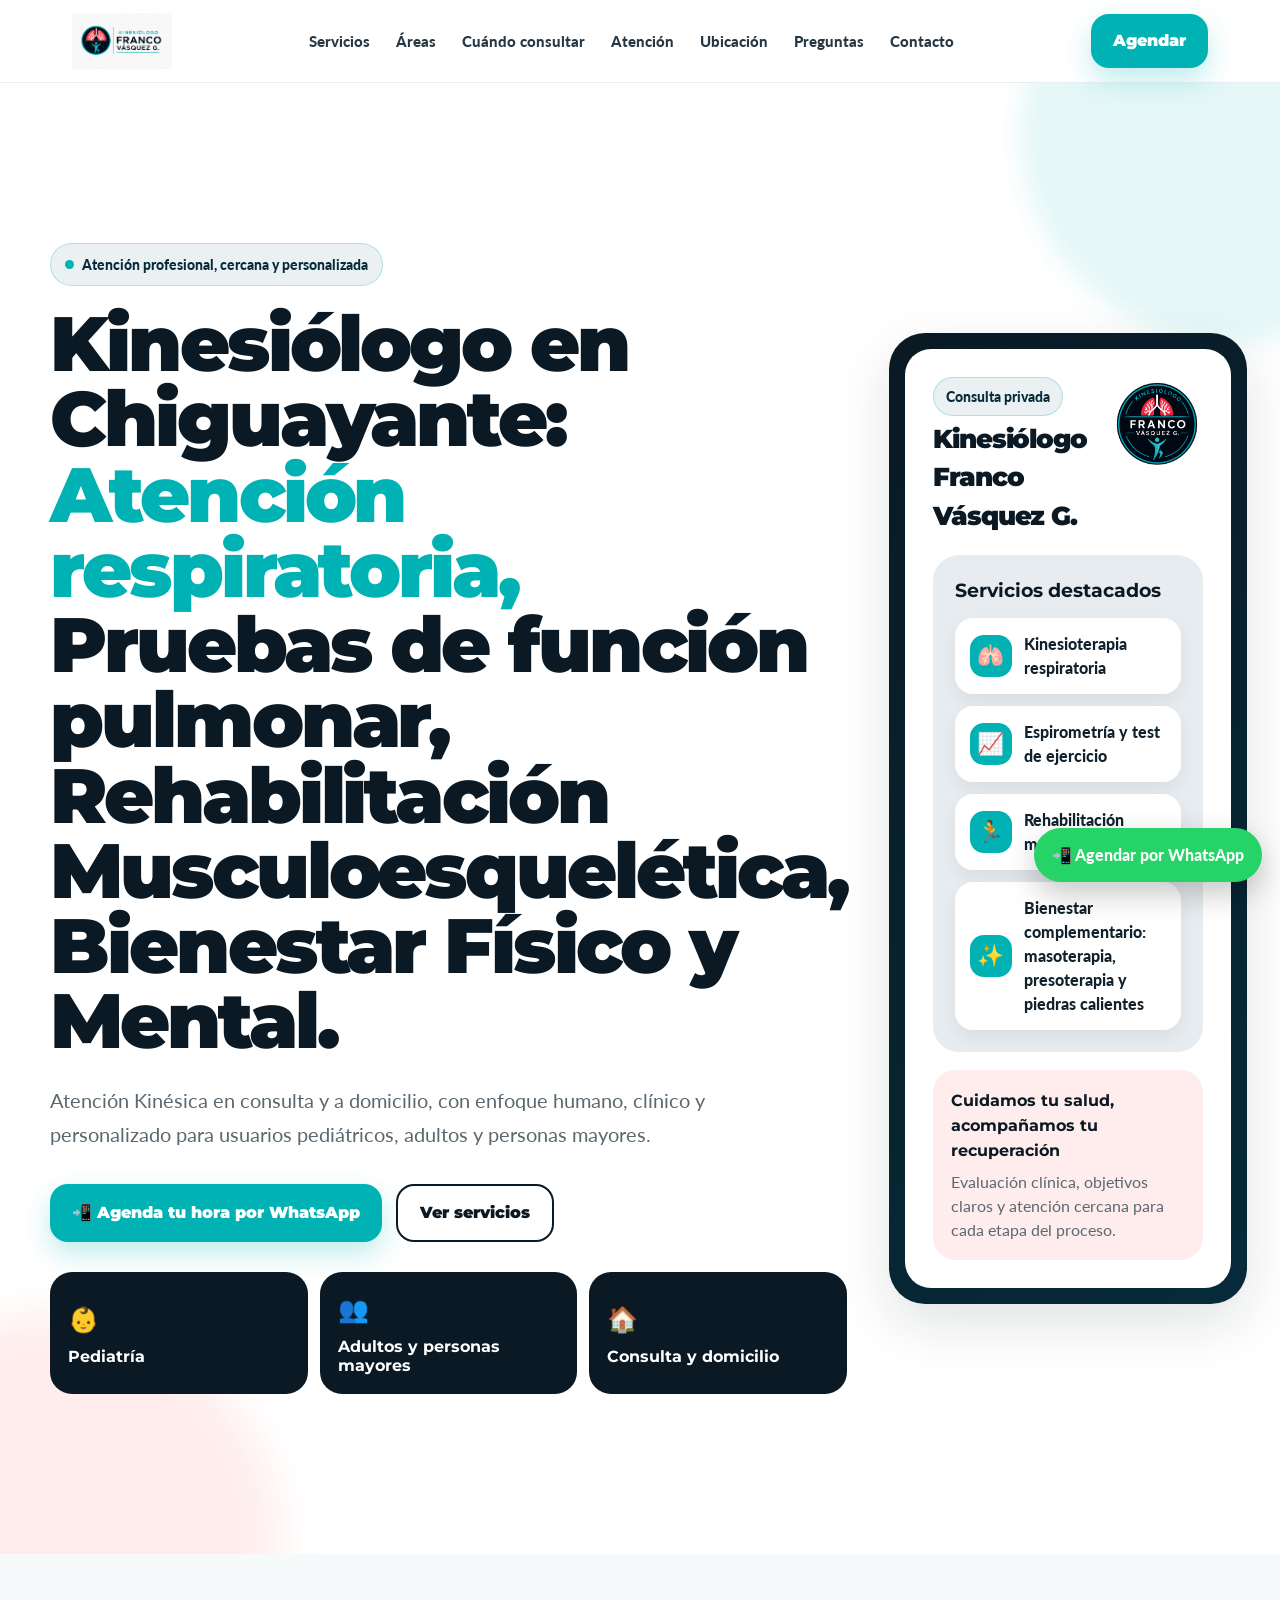
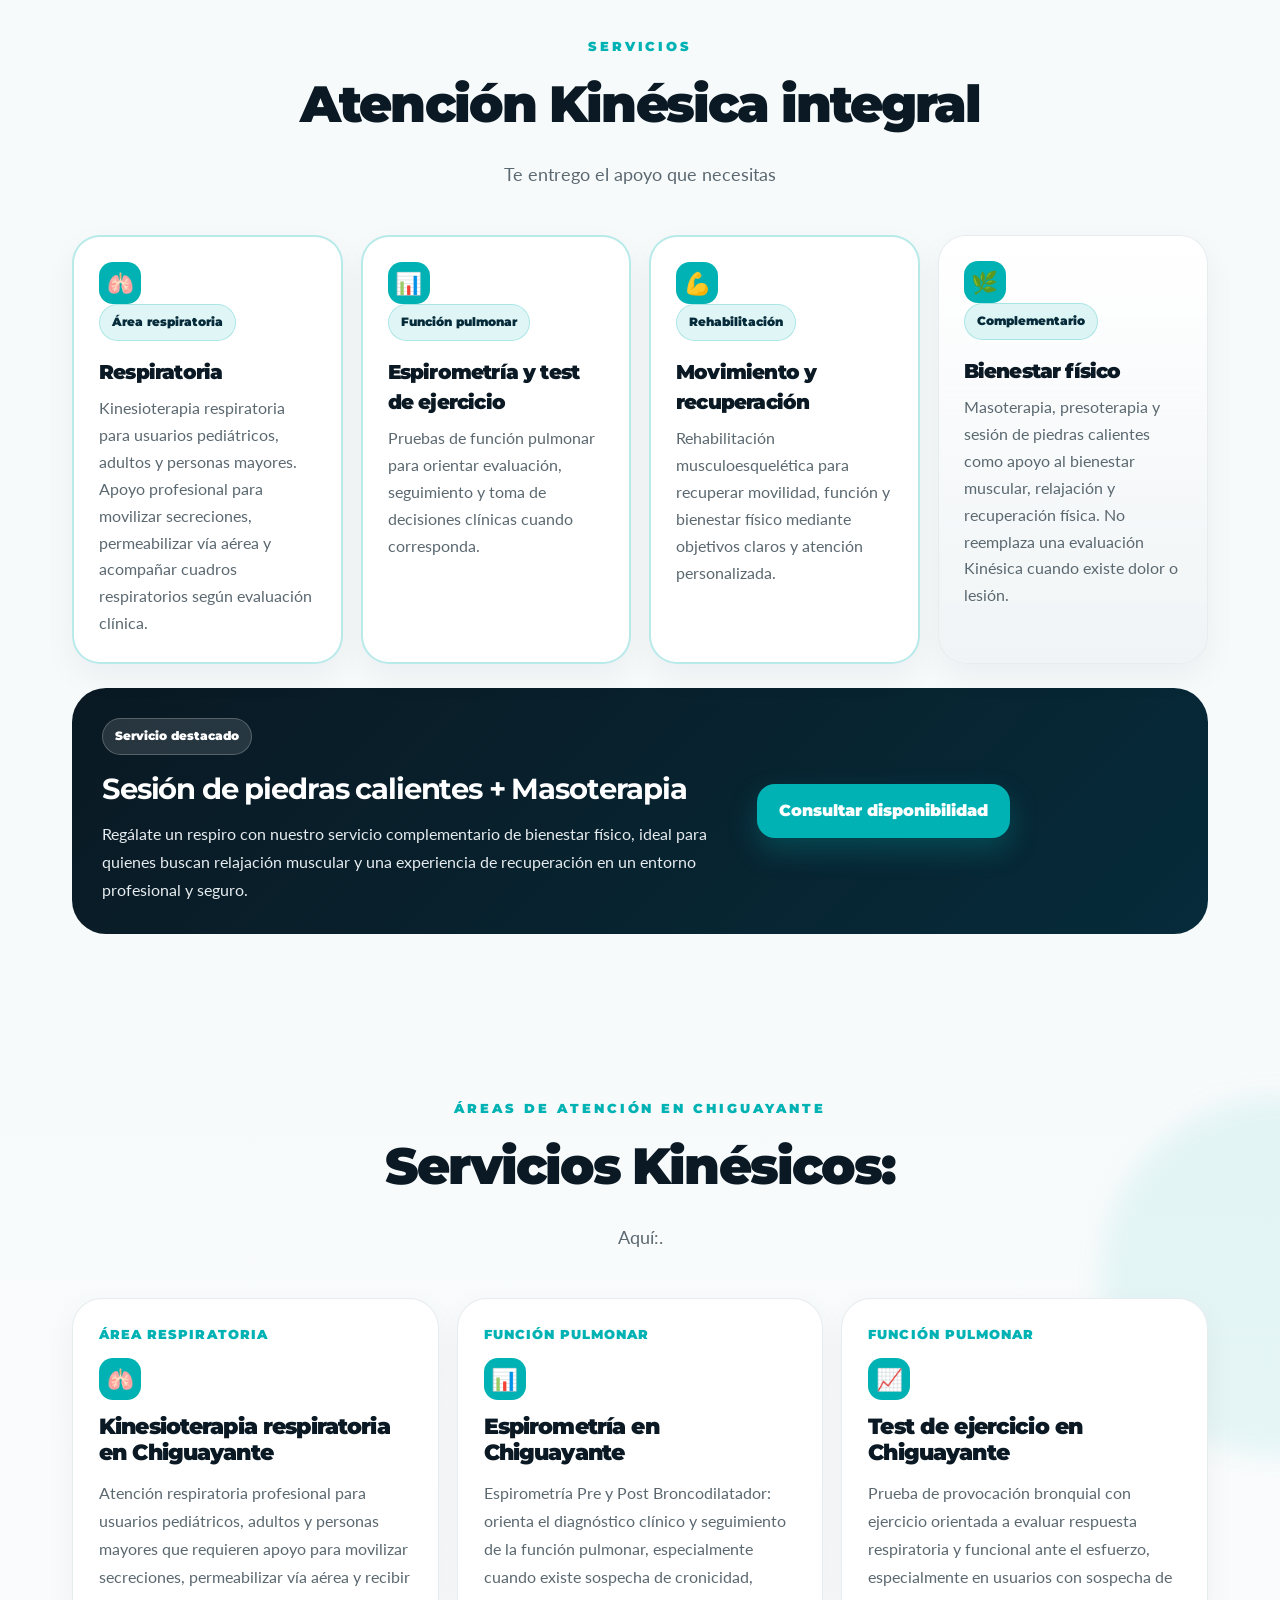
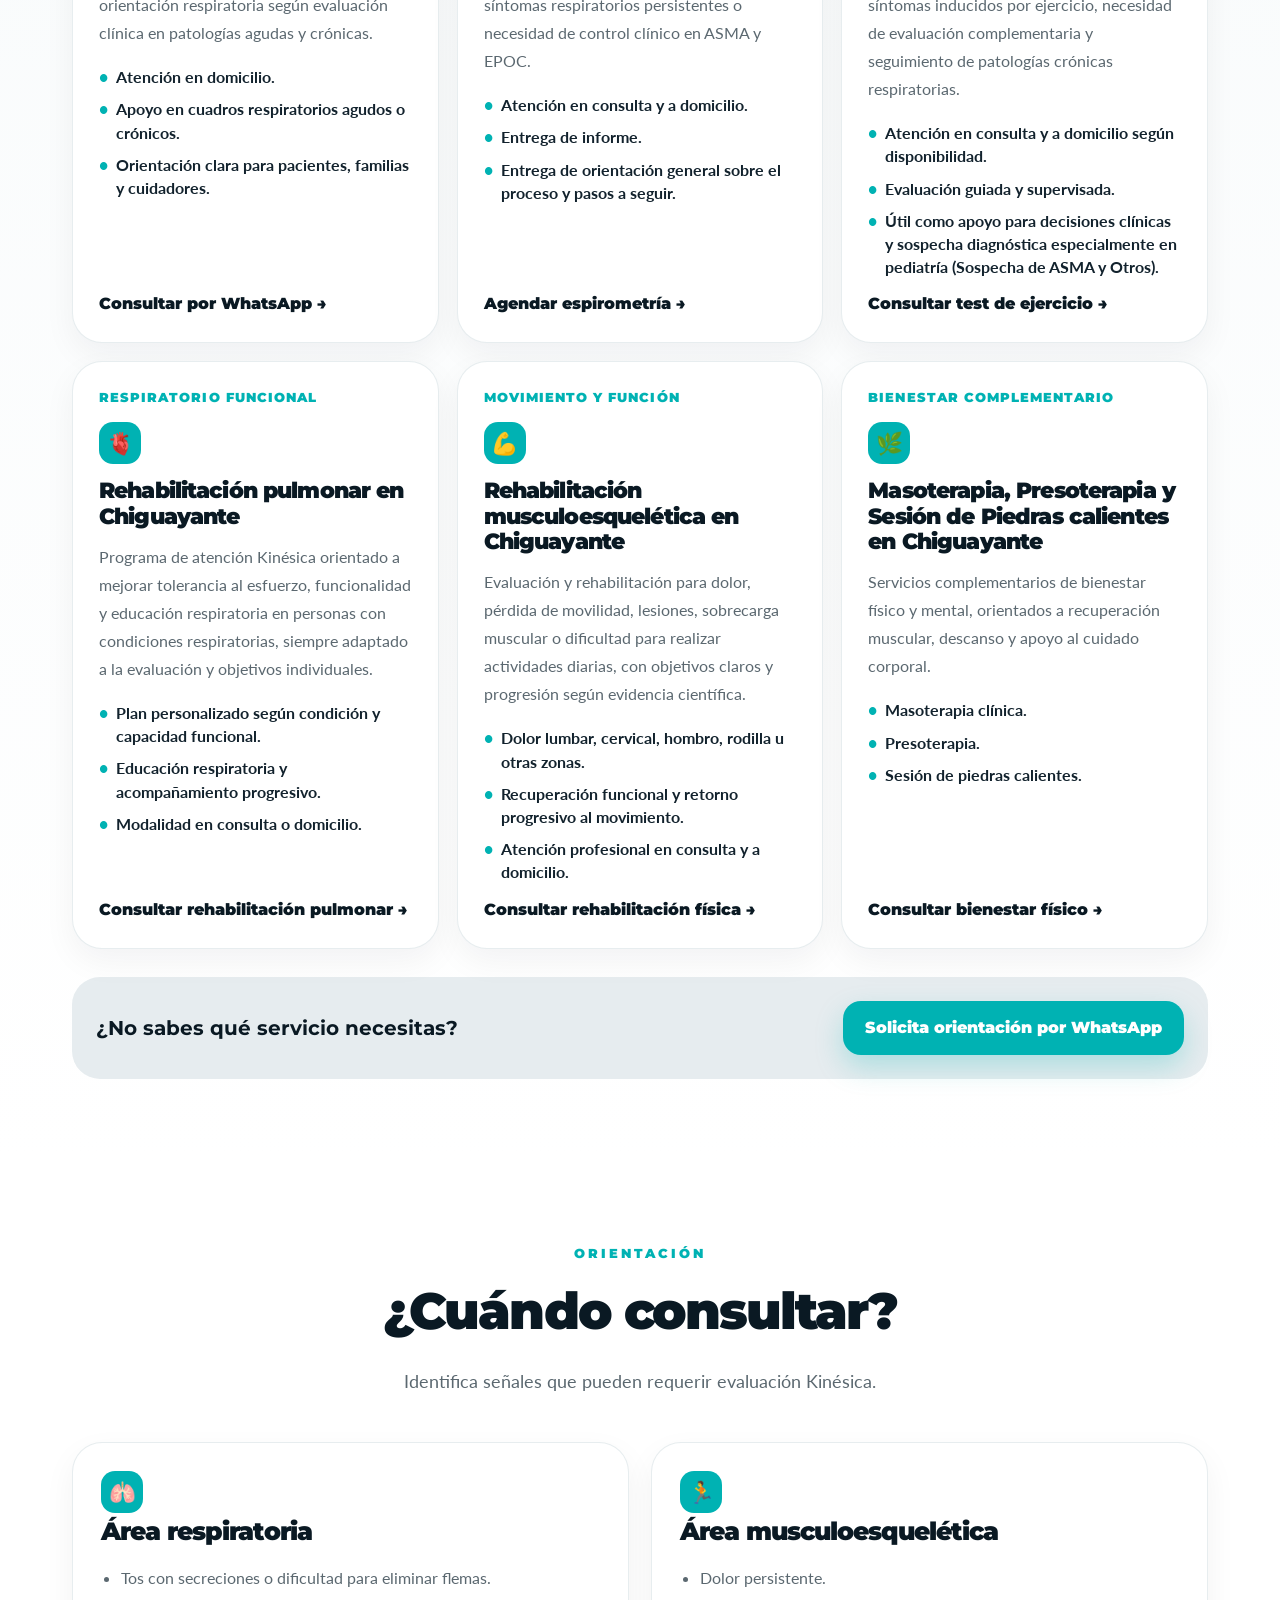
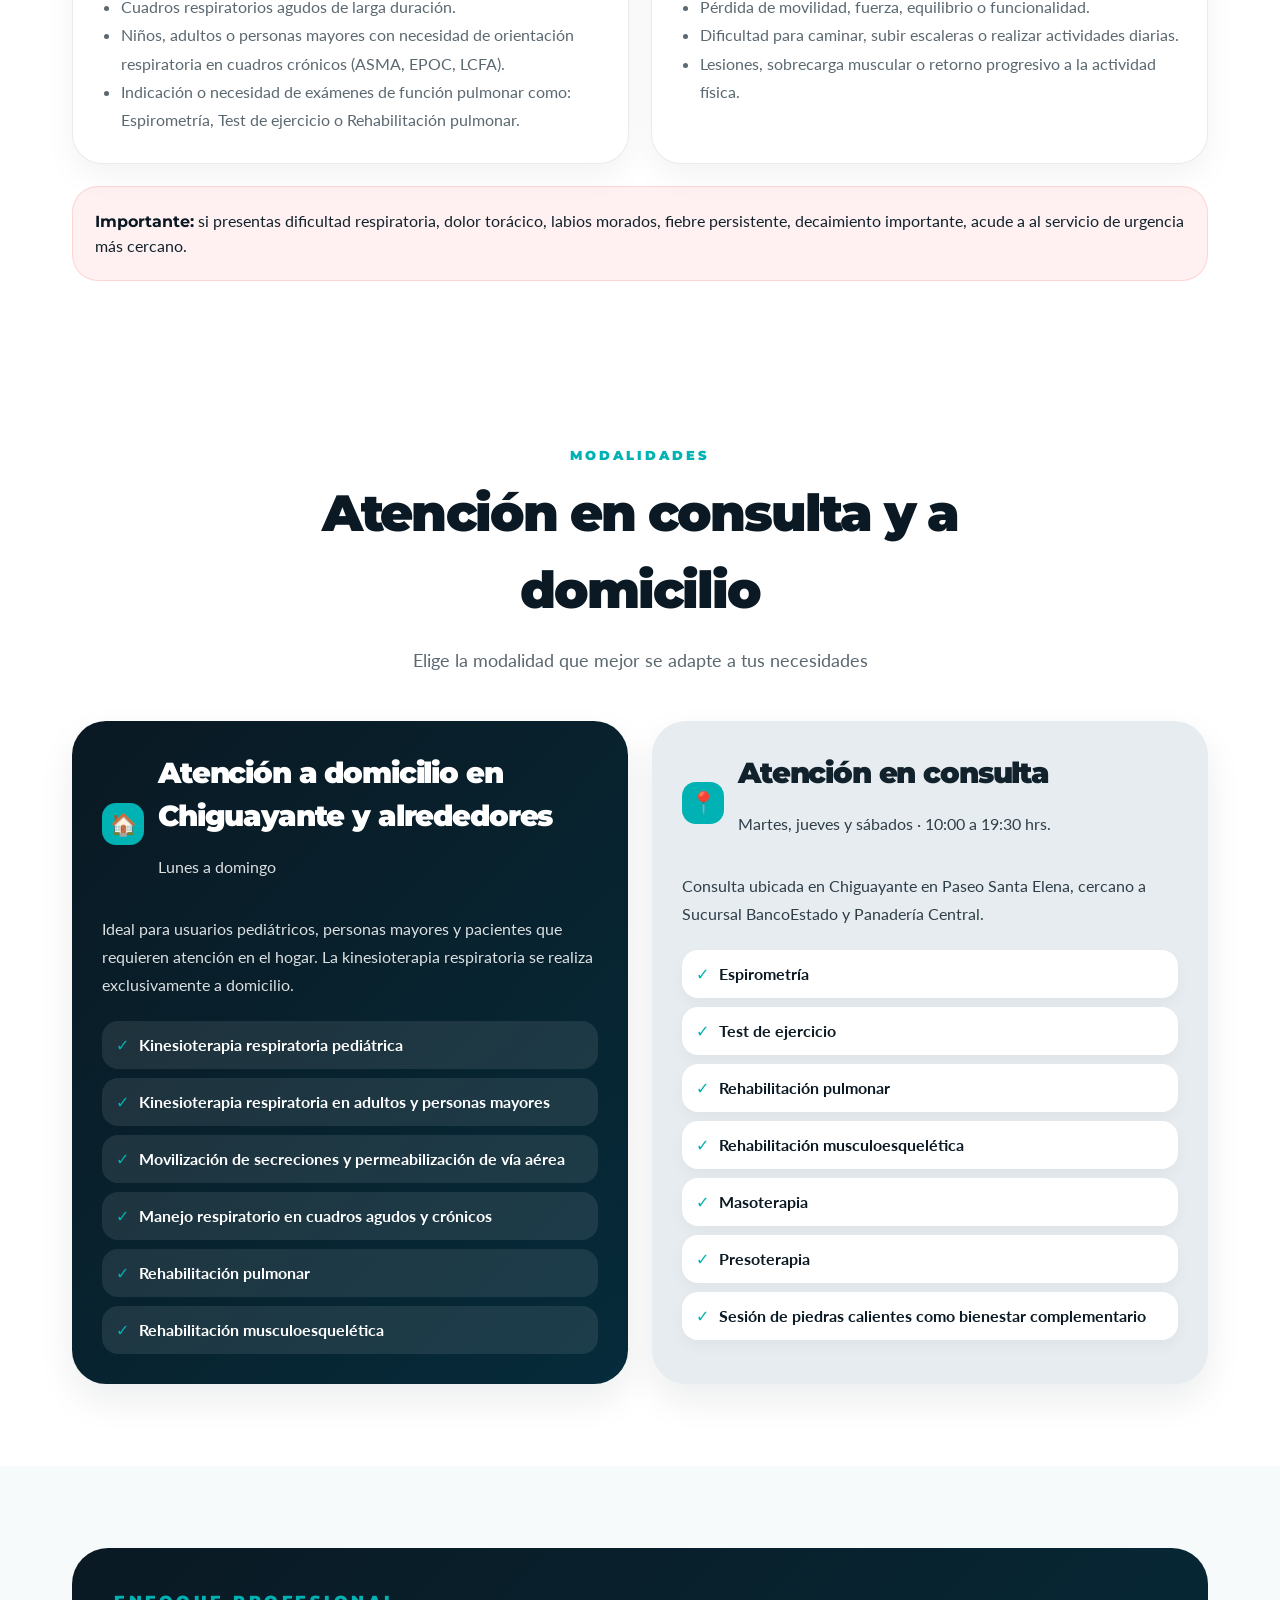
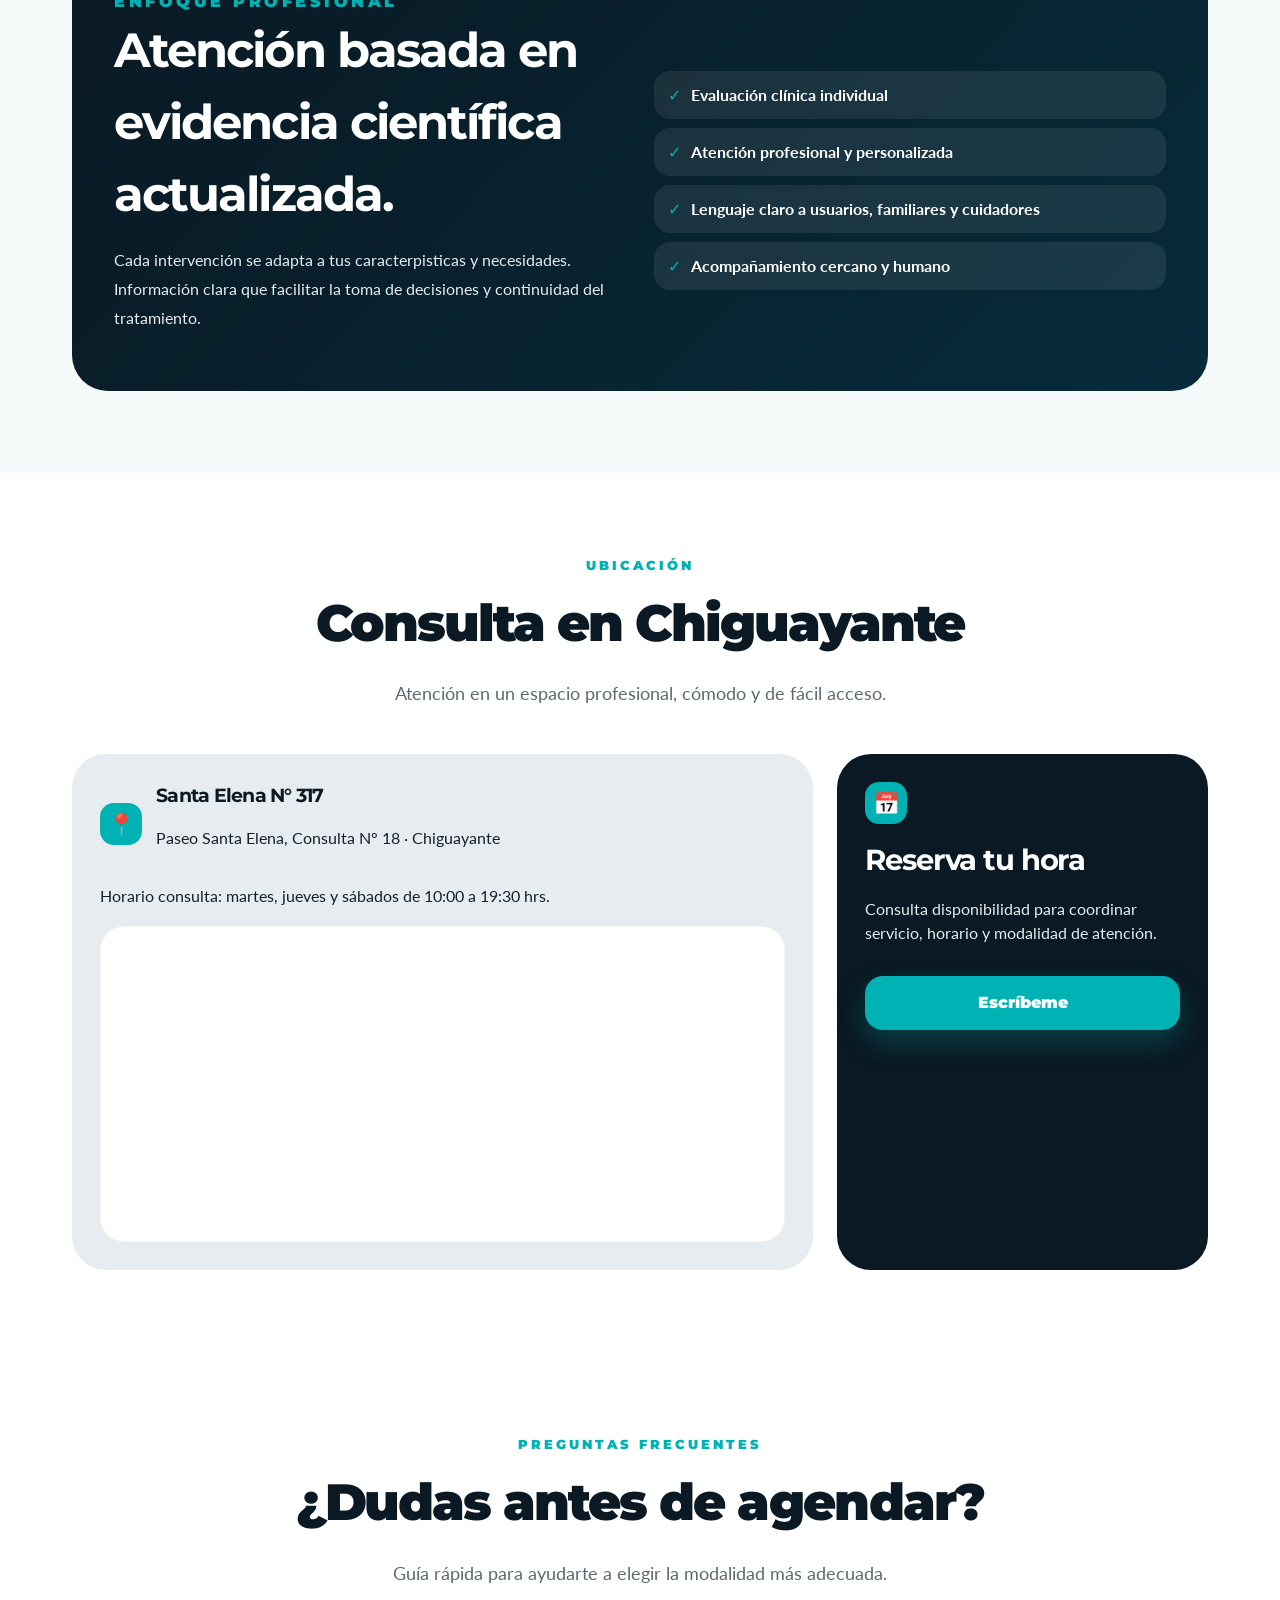
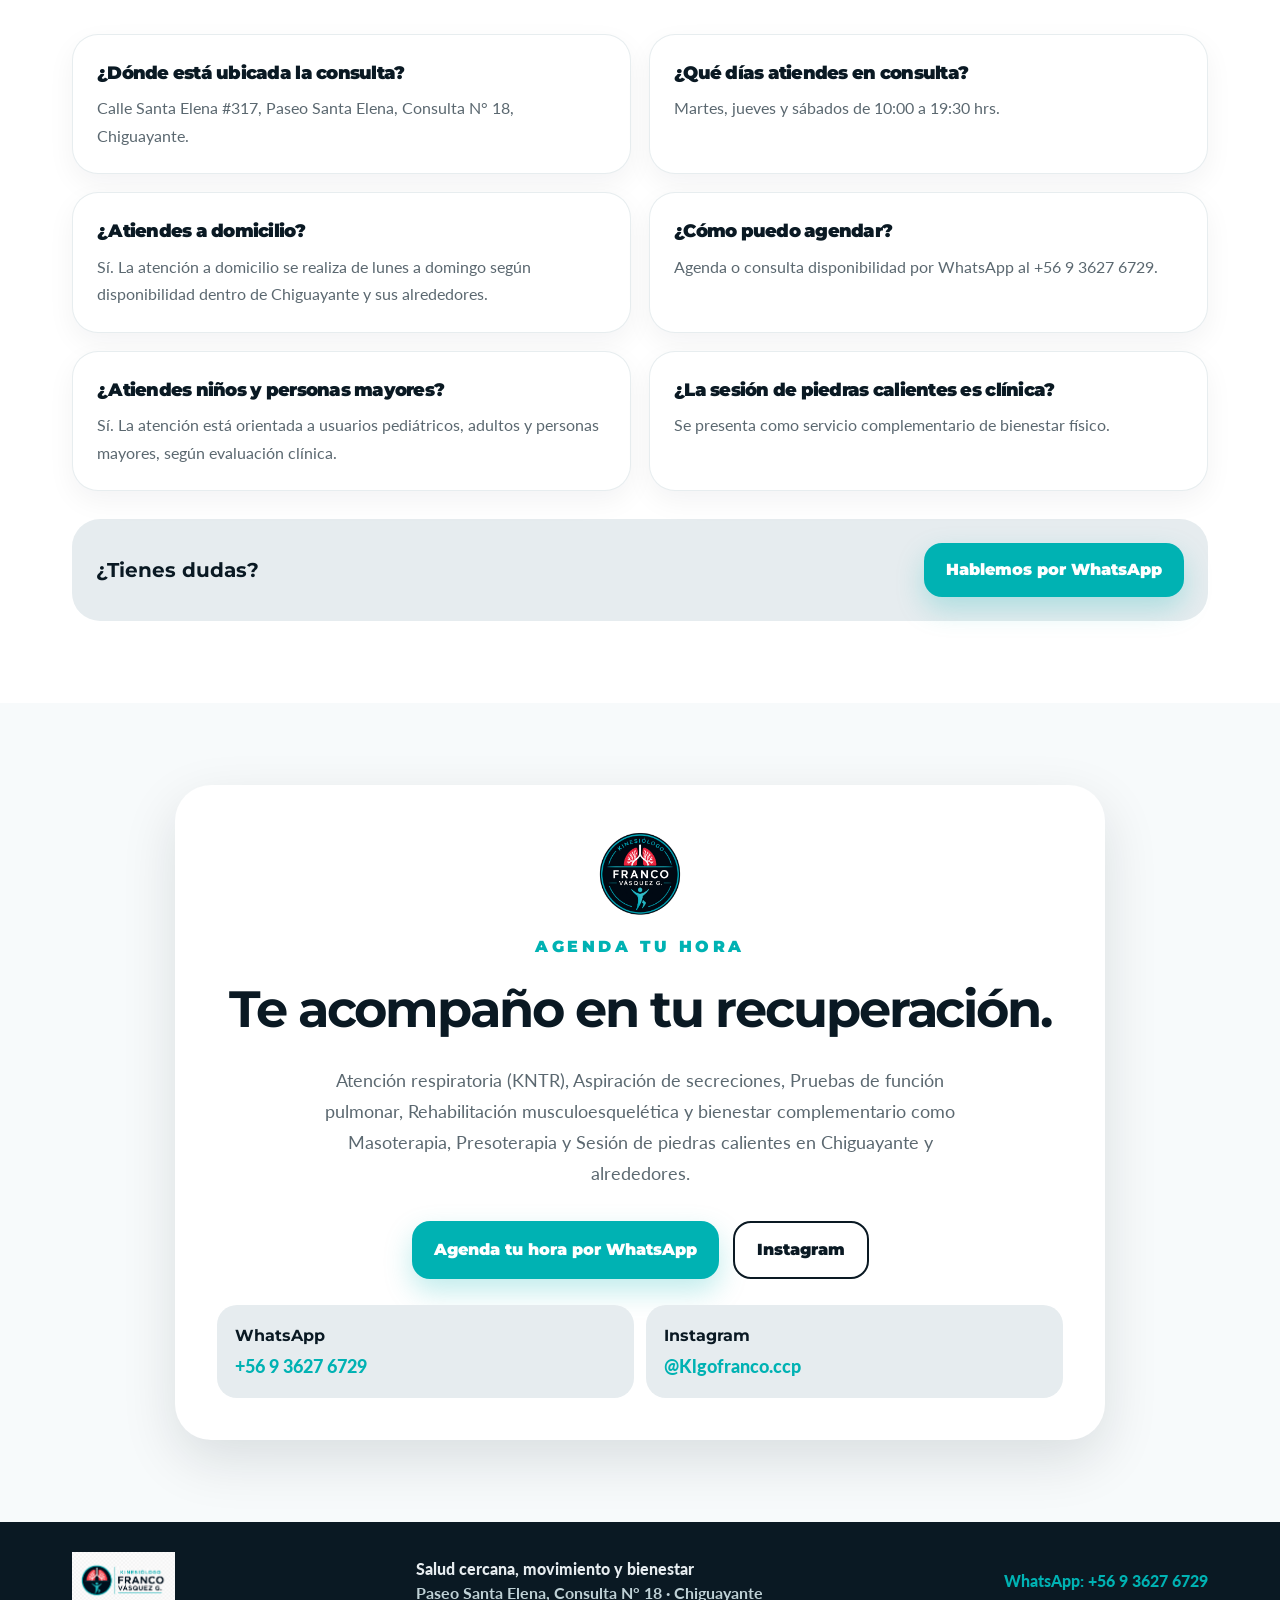
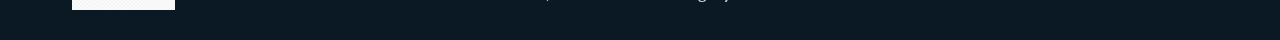
==== index.html @ 35f3f90d "Update index.html" ====
<!doctype html>
<html lang="es-CL">
<head>
  <meta charset="utf-8" />
  <meta name="viewport" content="width=device-width, initial-scale=1" />
  <title>Kinesiólogo Franco Vásquez G. | Kinesiología en Chiguayante</title>
  <meta name="description" content="Kinesiólogo en Chiguayante. Atención Kinésica profesional en consulta y visita domiciliaria: Kinesioterapia respiratoria, Rehabilitación musculoesquelética, Espirometría, Test de ejercicio, Rehabilitación pulmonar, Masoterapia, Presoterapia y Sesión de piedras calientes. Agenda por WhatsApp." />
  <meta name="keywords" content="Kinesiólogo Chiguayante, Kinesiología Chiguayante, Kinesioterapia respiratoria pediátrica, Kinesiología a domicilio, Espirometría Chiguayante, Test de ejercicio Chiguayante, Rehabilitación pulmonar, Rehabilitación musculoesquelética, Masoterapia Chiguayante, Presoterapia Chiguayante, Sesión de piedras calientes Chiguayante" />
  <meta property="og:title" content="Kinesiólogo Franco Vásquez G." />
  <meta property="og:description" content="Salud cercana, movimiento y bienestar. Atención respiratoria, espirometría, rehabilitación física y bienestar complementario en consulta y a domicilio en Chiguayante." />
  <meta property="og:type" content="website" />
  <meta property="og:url" content="https://kinesiologofrancovasquez.com" />
  <link rel="icon" href="assets/logo-circular.png" />
  <link rel="preconnect" href="https://fonts.googleapis.com">
  <link rel="preconnect" href="https://fonts.gstatic.com" crossorigin>
  <link href="https://fonts.googleapis.com/css2?family=Lato:wght@400;700;900&family=Montserrat:wght@600;700;800;900&display=swap" rel="stylesheet">

  <script type="application/ld+json">
  {
    "@context": "https://schema.org",
    "@graph": [
      {
        "@type": "MedicalBusiness",
        "@id": "https://kinesiologofrancovasquez.com/#business",
        "name": "Kinesiólogo Franco Vásquez G.",
        "url": "https://kinesiologofrancovasquez.com/",
        "logo": "https://kinesiologofrancovasquez.com/assets/logo-horizontal.png",
        "image": "https://kinesiologofrancovasquez.com/assets/logo-horizontal.png",
        "description": "Atención Kinésica profesional en Chiguayante: Kinesioterapia respiratoria, Espirometría, Test de ejercicio, Rehabilitación pulmonar, Rehabilitación musculoesquelética, Masoterapia, Presoterapia y Sesión de piedras calientes como servicio complementario.",
        "telephone": "+56936276729",
        "priceRange": "$$",
        "address": {
          "@type": "PostalAddress",
          "streetAddress": "Calle Santa Elena #317, Paseo Santa Elena, Consulta N° 18",
          "addressLocality": "Chiguayante",
          "addressRegion": "Biobío",
          "addressCountry": "CL"
        },
        "areaServed": [
          "Chiguayante",
          "Concepción",
          "Hualqui",
          "San Pedro de la Paz"
        ],
        "openingHoursSpecification": [
          {
            "@type": "OpeningHoursSpecification",
            "dayOfWeek": ["Tuesday", "Thursday", "Saturday"],
            "opens": "10:00",
            "closes": "19:30"
          }
        ],
        "sameAs": [
          "https://www.instagram.com/Klgofranco.ccp"
        ],
        "makesOffer": [
          {"@type": "Offer", "itemOffered": {"@type": "Service", "name": "Kinesioterapia respiratoria"}},
          {"@type": "Offer", "itemOffered": {"@type": "Service", "name": "Espirometría"}},
          {"@type": "Offer", "itemOffered": {"@type": "Service", "name": "Test de ejercicio"}},
          {"@type": "Offer", "itemOffered": {"@type": "Service", "name": "Rehabilitación pulmonar"}},
          {"@type": "Offer", "itemOffered": {"@type": "Service", "name": "Rehabilitación musculoesquelética"}},
          {"@type": "Offer", "itemOffered": {"@type": "Service", "name": "Masoterapia"}},
          {"@type": "Offer", "itemOffered": {"@type": "Service", "name": "Presoterapia"}},
          {"@type": "Offer", "itemOffered": {"@type": "Service", "name": "Sesión de piedras calientes"}}
        ]
      },
      {
        "@type": "FAQPage",
        "@id": "https://kinesiologofrancovasquez.com/#faq",
        "mainEntity": [
          {
            "@type": "Question",
            "name": "¿Dónde atiende Kinesiólogo Franco Vásquez G.?",
            "acceptedAnswer": {
              "@type": "Answer",
              "text": "Atiende en Calle Santa Elena #317, Paseo Santa Elena, Consulta N° 18, Chiguayante, y también realiza atención a domicilio según disponibilidad."
            }
          },
          {
            "@type": "Question",
            "name": "¿Cómo puedo agendar una atención?",
            "acceptedAnswer": {
              "@type": "Answer",
              "text": "Puedes agendar o consultar disponibilidad por WhatsApp al +56 9 3627 6729."
            }
          },
          {
            "@type": "Question",
            "name": "¿Realiza kinesioterapia respiratoria a domicilio?",
            "acceptedAnswer": {
              "@type": "Answer",
              "text": "Sí. La kinesioterapia respiratoria se realiza exclusivamente a domicilio, según evaluación clínica y disponibilidad."
            }
          },
          {
            "@type": "Question",
            "name": "¿La sesión de piedras calientes reemplaza una evaluación Kinésica?",
            "acceptedAnswer": {
              "@type": "Answer",
              "text": "No. La sesión de piedras calientes se ofrece como servicio complementario de bienestar físico y no reemplaza una evaluación kinésica cuando existe dolor, lesión o condición clínica."
            }
          }
        ]
      }
    ]
  }
  </script>

  <script type="application/ld+json">
  {
    "@context": "https://schema.org",
    "@type": "ItemList",
    "@id": "https://kinesiologofrancovasquez.com/#servicios-chiguayante",
    "name": "Servicios kinésicos en Chiguayante",
    "description": "Servicios de Kinesiólogo Franco Vásquez G. en Chiguayante: kinesioterapia respiratoria, espirometría, test de ejercicio, rehabilitación pulmonar, rehabilitación musculoesquelética, masoterapia, presoterapia y sesión de piedras calientes.",
    "itemListElement": [
      {"@type": "ListItem", "position": 1, "url": "https://kinesiologofrancovasquez.com/#kinesioterapia-respiratoria-chiguayante", "name": "Kinesioterapia respiratoria en Chiguayante"},
      {"@type": "ListItem", "position": 2, "url": "https://kinesiologofrancovasquez.com/#espirometria-chiguayante", "name": "Espirometría en Chiguayante"},
      {"@type": "ListItem", "position": 3, "url": "https://kinesiologofrancovasquez.com/#test-de-ejercicio-chiguayante", "name": "Test de ejercicio en Chiguayante"},
      {"@type": "ListItem", "position": 4, "url": "https://kinesiologofrancovasquez.com/#rehabilitacion-pulmonar-chiguayante", "name": "Rehabilitación pulmonar en Chiguayante"},
      {"@type": "ListItem", "position": 5, "url": "https://kinesiologofrancovasquez.com/#rehabilitacion-musculoesqueletica-chiguayante", "name": "Rehabilitación musculoesquelética en Chiguayante"},
      {"@type": "ListItem", "position": 6, "url": "https://kinesiologofrancovasquez.com/#masoterapia-presoterapia-chiguayante", "name": "Masoterapia y presoterapia en Chiguayante"}
    ]
  }
  </script>

  <style>
    :root{
      --navy:#0A1923;
      --navy2:#062B3A;
      --teal:#00B2B3;
      --coral:#FF4D4F;
      --gray:#E6ECEF;
      --white:#FFFFFF;
      --text:#12222D;
      --muted:#5B6870;
      --shadow:0 20px 55px rgba(10,25,35,.12);
      --radius:28px;
    }
    *{box-sizing:border-box}
    html{scroll-behavior:smooth}
    body{
      margin:0;
      font-family:'Lato', system-ui, -apple-system, BlinkMacSystemFont, 'Segoe UI', sans-serif;
      color:var(--text);
      background:#F7FAFB;
      line-height:1.5;
    }
    img{max-width:100%;display:block}
    a{text-decoration:none;color:inherit}
    .container{max-width:1180px;margin:0 auto;padding:0 22px}
    .topbar{
      position:sticky;top:0;z-index:50;
      background:rgba(255,255,255,.92);
      backdrop-filter: blur(18px);
      border-bottom:1px solid rgba(230,236,239,.9);
    }
    .nav{height:82px;display:flex;align-items:center;justify-content:space-between;gap:22px}
    .brand{display:flex;align-items:center;gap:14px;min-width:0}
    .brand img{height:56px;width:auto;object-fit:contain}
    .brand-fallback{display:none}
    .menu{display:flex;gap:26px;align-items:center;font-weight:900;font-size:.92rem;color:#273743}
    .menu a:hover{color:var(--teal)}
    .btn{
      display:inline-flex;align-items:center;justify-content:center;gap:10px;
      background:var(--teal);color:#fff;border-radius:18px;
      padding:15px 22px;font-weight:900;font-family:'Montserrat',sans-serif;
      box-shadow:0 12px 28px rgba(0,178,179,.25);
      transition:.2s ease;
    }
    .btn:hover{transform:translateY(-2px);background:#009a9b}
    .btn.dark{background:var(--navy);box-shadow:0 12px 28px rgba(10,25,35,.22)}
    .btn.light{background:white;color:var(--navy);box-shadow:none;border:2px solid var(--navy)}
    .hero{background:white;position:relative;overflow:hidden}
    .hero:before{content:"";position:absolute;right:-160px;top:-160px;width:420px;height:420px;background:rgba(0,178,179,.10);border-radius:50%;filter:blur(12px)}
    .hero:after{content:"";position:absolute;left:-180px;bottom:-220px;width:460px;height:460px;background:rgba(255,77,79,.10);border-radius:50%;filter:blur(20px)}
    .hero-grid{position:relative;z-index:1;display:grid;grid-template-columns:1.05fr .95fr;gap:42px;align-items:center;padding:78px 0}
    .eyebrow{display:inline-flex;align-items:center;gap:8px;background:rgba(230,236,239,.78);border:1px solid rgba(0,178,179,.25);border-radius:999px;padding:10px 14px;color:var(--navy2);font-weight:900;font-size:.88rem}
    .dot{width:9px;height:9px;border-radius:50%;background:var(--teal);display:inline-block}
    h1,h2,h3{font-family:'Montserrat',sans-serif;margin:0;color:var(--navy);letter-spacing:-.04em}
    h1{font-size:clamp(2.55rem,6vw,5.1rem);line-height:.98;margin-top:20px;font-weight:900}
    .hero p.lead{font-size:1.24rem;color:var(--muted);max-width:680px;margin:24px 0 0;line-height:1.75}
    .accent{color:var(--teal)}
    .hero-actions{display:flex;flex-wrap:wrap;gap:14px;margin-top:32px}
    .mini-grid{display:grid;grid-template-columns:repeat(3,1fr);gap:12px;margin-top:30px}
    .mini-card{background:var(--navy);color:#fff;border-radius:22px;padding:18px;min-height:108px;display:flex;flex-direction:column;gap:10px;justify-content:center}
    .mini-card span{font-size:1.55rem}.mini-card strong{font-family:'Montserrat',sans-serif;line-height:1.2}
    .hero-card{background:linear-gradient(135deg,var(--navy),var(--navy2));border-radius:36px;padding:16px;box-shadow:var(--shadow)}
    .hero-inner{background:white;border-radius:26px;padding:28px}
    .hero-inner-top{display:flex;justify-content:space-between;gap:18px;align-items:flex-start;margin-bottom:20px}
    .seal{width:92px;height:92px;object-fit:contain;flex:0 0 auto}
    .card-title{font-size:1.6rem;font-weight:900;margin-top:4px}
    .service-list{background:var(--gray);border-radius:26px;padding:22px;display:grid;gap:12px}
    .service-chip{display:flex;align-items:center;gap:12px;background:white;border-radius:18px;padding:14px 15px;font-weight:900;box-shadow:0 8px 20px rgba(10,25,35,.06)}
    .icon{width:42px;height:42px;border-radius:14px;background:var(--teal);color:white;display:grid;place-items:center;font-size:1.35rem;flex:0 0 auto}
    .soft-note{margin-top:18px;background:rgba(255,77,79,.10);border-radius:22px;padding:18px}.soft-note strong{font-family:'Montserrat',sans-serif;color:var(--navy)}
    section{padding:82px 0}
    .section-title{text-align:center;max-width:760px;margin:0 auto 44px}.section-title .kicker{font-family:'Montserrat',sans-serif;color:var(--teal);font-weight:900;text-transform:uppercase;letter-spacing:.22em;font-size:.84rem;margin-bottom:10px}.section-title h2{font-size:clamp(2rem,4vw,3.2rem);font-weight:900}.section-title p{color:var(--muted);font-size:1.1rem;line-height:1.75}
    .cards{display:grid;grid-template-columns:repeat(4,1fr);gap:18px}.info-card{background:white;border:1px solid rgba(230,236,239,.95);border-radius:28px;padding:25px;box-shadow:0 12px 32px rgba(10,25,35,.05);transition:.2s ease}.info-card:hover{transform:translateY(-4px);box-shadow:var(--shadow)}.info-card h3{font-size:1.25rem;font-weight:900;margin:16px 0 8px}.info-card p{color:var(--muted);font-size:.98rem;line-height:1.72;margin:0}
    .split{display:grid;grid-template-columns:1fr 1fr;gap:24px}.panel{border-radius:34px;padding:30px;box-shadow:0 16px 36px rgba(10,25,35,.08)}.panel.dark{background:linear-gradient(135deg,var(--navy),var(--navy2));color:white}.panel.light{background:var(--gray)}.panel h3{font-size:1.8rem;font-weight:900;color:inherit}.panel p{line-height:1.75;color:inherit;opacity:.86}.panel-head{display:flex;align-items:center;gap:14px;margin-bottom:18px}.check-list{display:grid;gap:9px;margin-top:22px}.check{display:flex;align-items:flex-start;gap:10px;background:rgba(255,255,255,.09);border-radius:16px;padding:12px 14px;font-weight:700}.panel.light .check{background:white;color:var(--navy);box-shadow:0 6px 15px rgba(10,25,35,.04)}.check:before{content:"✓";color:var(--teal);font-weight:900}
    .evidence{background:linear-gradient(135deg,var(--navy),var(--navy2));border-radius:36px;color:white;padding:42px;display:grid;grid-template-columns:1fr 1fr;gap:28px;align-items:center}.evidence h2{color:white;font-size:clamp(2rem,4vw,3rem)}.evidence p{color:var(--gray);line-height:1.8}.evidence .check{background:rgba(255,255,255,.08)}
    .location-grid{display:grid;grid-template-columns:2fr 1fr;gap:24px}.map-card{background:var(--gray);border-radius:34px;padding:28px}.mapbox{margin-top:18px;border-radius:24px;overflow:hidden;background:white;box-shadow:inset 0 0 0 1px rgba(0,0,0,.04)}iframe{width:100%;height:310px;border:0}.reserve{background:var(--navy);color:white;border-radius:34px;padding:28px}.reserve h3{color:white;font-size:1.8rem}.reserve p{color:var(--gray)}
    .contact-card{max-width:930px;margin:0 auto;background:white;border-radius:36px;padding:42px;text-align:center;box-shadow:var(--shadow)}.contact-card .seal{margin:0 auto 16px}.contact-grid{display:grid;grid-template-columns:1fr 1fr;gap:12px;margin-top:26px;text-align:left}.contact-item{background:var(--gray);border-radius:20px;padding:18px}.contact-item strong{font-family:'Montserrat',sans-serif;color:var(--navy)}.contact-item p{font-size:1.1rem;font-weight:900;color:var(--teal);margin:.35rem 0 0}
    footer{background:var(--navy);color:white;padding:30px 0}.footer-row{display:flex;align-items:center;justify-content:space-between;gap:18px}.footer-row img{height:58px;width:auto}.slogan{font-weight:900;color:var(--gray)}
    .floating-wa{position:fixed;right:18px;bottom:18px;z-index:60;background:#25D366;color:white;border-radius:999px;padding:15px 18px;font-weight:900;box-shadow:0 12px 30px rgba(0,0,0,.22);display:flex;align-items:center;gap:8px}

    .tag{
      display:inline-flex;align-items:center;gap:8px;
      border-radius:999px;padding:8px 12px;
      font-family:'Montserrat',sans-serif;font-weight:900;font-size:.78rem;
      color:var(--navy2);background:rgba(0,178,179,.12);
      border:1px solid rgba(0,178,179,.24);
      width:max-content;
    }
    .info-card.featured{border:2px solid rgba(0,178,179,.28)}
    .info-card.complementary{background:linear-gradient(180deg,#fff,rgba(230,236,239,.42));}
    .callout{
      background:white;border-radius:34px;padding:34px;
      box-shadow:var(--shadow);border:1px solid rgba(230,236,239,.95);
    }
    .consult-grid{display:grid;grid-template-columns:1fr 1fr;gap:22px}
    .consult-card{
      background:#fff;border-radius:30px;padding:28px;
      border:1px solid rgba(230,236,239,.95);
      box-shadow:0 12px 32px rgba(10,25,35,.05);
    }
    .consult-card h3{font-size:1.55rem;font-weight:900;margin-bottom:14px}
    .consult-card ul,.faq-card ul{margin:14px 0 0;padding-left:20px;color:var(--muted);line-height:1.78}
    .clinical-note{
      margin-top:22px;border-radius:26px;padding:22px;
      background:rgba(255,77,79,.08);
      border:1px solid rgba(255,77,79,.18);
      color:var(--text);
    }
    .clinical-note strong{font-family:'Montserrat',sans-serif;color:var(--navy)}
    .wellness-band{
      margin-top:24px;background:linear-gradient(135deg,var(--navy),var(--navy2));
      border-radius:34px;padding:30px;color:white;display:grid;grid-template-columns:1.2fr .8fr;gap:24px;align-items:center;
    }
    .wellness-band h3{color:white;font-size:1.8rem}
    .wellness-band p{color:var(--gray);line-height:1.75;margin:10px 0 0}
    .wellness-band .btn{width:max-content}
    .faq-grid{display:grid;grid-template-columns:1fr 1fr;gap:18px}
    .faq-card{
      background:white;border:1px solid rgba(230,236,239,.95);
      border-radius:26px;padding:24px;box-shadow:0 10px 28px rgba(10,25,35,.05);
    }
    .faq-card h3{font-size:1.15rem;font-weight:900;margin-bottom:8px}
    .faq-card p{margin:0;color:var(--muted);line-height:1.72}
    .cta-strip{
      margin-top:28px;background:var(--gray);border-radius:28px;padding:24px;
      display:flex;align-items:center;justify-content:space-between;gap:18px;flex-wrap:wrap;
    }
    .cta-strip strong{font-family:'Montserrat',sans-serif;color:var(--navy);font-size:1.25rem}

    .seo-services{
      background:linear-gradient(180deg,#F7FAFB 0%,#FFFFFF 100%);
      position:relative;
      overflow:hidden;
    }
    .seo-services:before{
      content:"";position:absolute;right:-180px;top:80px;width:360px;height:360px;
      border-radius:50%;background:rgba(0,178,179,.08);filter:blur(12px);
    }
    .seo-grid{
      position:relative;z-index:1;
      display:grid;grid-template-columns:repeat(3,1fr);gap:18px;
    }
    .seo-card{
      background:white;border:1px solid rgba(230,236,239,.95);
      border-radius:30px;padding:26px;box-shadow:0 12px 32px rgba(10,25,35,.05);
      display:flex;flex-direction:column;gap:14px;min-height:100%;
    }
    .seo-card h3{font-size:1.35rem;font-weight:900;line-height:1.18;margin:0;color:var(--navy)}
    .seo-card p{color:var(--muted);line-height:1.75;margin:0}
    .seo-card .micro{font-family:'Montserrat',sans-serif;font-size:.82rem;font-weight:900;color:var(--teal);letter-spacing:.08em;text-transform:uppercase}
    .seo-card .mini-list{display:grid;gap:9px;margin:4px 0 0;padding:0;list-style:none;color:var(--text)}
    .seo-card .mini-list li{display:flex;gap:8px;align-items:flex-start;font-weight:700;line-height:1.45}
    .seo-card .mini-list li:before{content:"•";color:var(--teal);font-weight:900}
    .seo-card .service-link{margin-top:auto;color:var(--navy);font-family:'Montserrat',sans-serif;font-weight:900}
    .seo-card .service-link:hover{color:var(--teal)}

    @media(max-width:930px){.menu{display:none}.hero-grid,.split,.evidence,.location-grid,.consult-grid,.wellness-band,.faq-grid,.seo-grid{grid-template-columns:1fr}.hero-grid{padding:48px 0}.cards{grid-template-columns:1fr 1fr}.seo-grid{grid-template-columns:1fr 1fr}.mini-grid{grid-template-columns:1fr}.brand img{height:46px}.nav{height:72px}.footer-row{flex-direction:column;text-align:center}.hero-inner-top{flex-direction:column}.contact-grid{grid-template-columns:1fr}}
    @media(max-width:560px){.container{padding:0 16px}section{padding:58px 0}.cards,.seo-grid{grid-template-columns:1fr}h1{font-size:2.65rem}.hero-actions .btn{width:100%}.panel,.map-card,.reserve,.contact-card{padding:22px;border-radius:26px}.evidence{padding:26px;border-radius:26px}.floating-wa{left:14px;right:14px;justify-content:center}.hero-card{border-radius:28px}.hero-inner{padding:20px;border-radius:22px}.service-chip{font-size:.95rem}}
  </style>
</head>
<body>
  <a class="floating-wa" href="https://wa.me/56936276729?text=Hola%2C%20quiero%20consultar%20disponibilidad%20para%20una%20atenci%C3%B3n%20kin%C3%A9sica." target="_blank" rel="noopener">📲 Agendar por WhatsApp</a>
  <header class="topbar">
    <div class="container nav">
      <a class="brand" href="#inicio" aria-label="Inicio">
        <img src="assets/logo-horizontal.png" alt="Kinesiólogo Franco Vásquez G." />
        <span class="brand-fallback">Kinesiólogo Franco Vásquez G.</span>
      </a>
      <nav class="menu" aria-label="Menú principal">
        <a href="#servicios">Servicios</a>
        <a href="#servicios-chiguayante">Áreas</a>
        <a href="#cuando-consultar">Cuándo consultar</a>
        <a href="#modalidades">Atención</a>
        <a href="#ubicacion">Ubicación</a>
        <a href="#faq">Preguntas</a>
        <a href="#contacto">Contacto</a>
      </nav>
      <a class="btn" href="https://wa.me/56936276729?text=Hola%2C%20quiero%20consultar%20disponibilidad%20para%20una%20atenci%C3%B3n%20kin%C3%A9sica." target="_blank" rel="noopener">Agendar</a>
    </div>
  </header>

  <main id="inicio">
    <section class="hero">
      <div class="container hero-grid">
        <div>
          <div class="eyebrow"><span class="dot"></span> Atención profesional, cercana y personalizada</div>
          <h1>Kinesiólogo en Chiguayante: <span class="accent">Atención respiratoria,</span> Pruebas de función pulmonar, Rehabilitación Musculoesquelética, Bienestar Físico y Mental.</h1>
          <p class="lead">Atención Kinésica en consulta y a domicilio, con enfoque humano, clínico y personalizado para usuarios pediátricos, adultos y personas mayores.</p>
          <div class="hero-actions">
            <a class="btn" href="https://wa.me/56936276729?text=Hola%2C%20quiero%20consultar%20disponibilidad%20para%20una%20atenci%C3%B3n%20kin%C3%A9sica." target="_blank" rel="noopener">📲 Agenda tu hora por WhatsApp</a>
            <a class="btn light" href="#servicios">Ver servicios</a>
          </div>
          <div class="mini-grid" aria-label="Población atendida">
            <div class="mini-card"><span>👶</span><strong>Pediatría</strong></div>
            <div class="mini-card"><span>👥</span><strong>Adultos y personas mayores</strong></div>
            <div class="mini-card"><span>🏠</span><strong>Consulta y domicilio</strong></div>
          </div>
        </div>
        <div class="hero-card">
          <div class="hero-inner">
            <div class="hero-inner-top">
              <div>
                <div class="eyebrow" style="padding:8px 12px">Consulta privada</div>
                <h2 class="card-title">Kinesiólogo Franco Vásquez G.</h2>
              </div>
              <img class="seal" src="assets/logo-circular.png" alt="Logo circular Kinesiólogo Franco Vásquez G." />
            </div>
            <div class="service-list">
              <strong style="font-family:Montserrat,sans-serif;font-size:1.18rem;color:var(--navy)">Servicios destacados</strong>
              <div class="service-chip"><span class="icon">🫁</span> Kinesioterapia respiratoria</div>
              <div class="service-chip"><span class="icon">📈</span> Espirometría y test de ejercicio</div>
              <div class="service-chip"><span class="icon">🏃</span> Rehabilitación musculoesquelética</div>
              <div class="service-chip"><span class="icon">✨</span> Bienestar complementario: masoterapia, presoterapia y piedras calientes</div>
            </div>
            <div class="soft-note">
              <strong>Cuidamos tu salud, acompañamos tu recuperación</strong>
              <p style="margin:.45rem 0 0;color:var(--muted)">Evaluación clínica, objetivos claros y atención cercana para cada etapa del proceso.</p>
            </div>
          </div>
        </div>
      </div>
    </section>

    <section id="servicios">
      <div class="container">
        <div class="section-title">
          <div class="kicker">Servicios</div>
          <h2>Atención Kinésica integral</h2>
          <p>Te entrego el apoyo que necesitas</p>
        </div>
        <div class="cards">
          <article class="info-card featured"><span class="icon">🫁</span><span class="tag">Área respiratoria</span><h3>Respiratoria</h3><p>Kinesioterapia respiratoria para usuarios pediátricos, adultos y personas mayores. Apoyo profesional para movilizar secreciones, permeabilizar vía aérea y acompañar cuadros respiratorios según evaluación clínica.</p></article>
          <article class="info-card featured"><span class="icon">📊</span><span class="tag">Función pulmonar</span><h3>Espirometría y test de ejercicio</h3><p>Pruebas de función pulmonar para orientar evaluación, seguimiento y toma de decisiones clínicas cuando corresponda.</p></article>
          <article class="info-card featured"><span class="icon">💪</span><span class="tag">Rehabilitación</span><h3>Movimiento y recuperación</h3><p>Rehabilitación musculoesquelética para recuperar movilidad, función y bienestar físico mediante objetivos claros y atención personalizada.</p></article>
          <article class="info-card complementary"><span class="icon">🌿</span><span class="tag">Complementario</span><h3>Bienestar físico</h3><p>Masoterapia, presoterapia y sesión de piedras calientes como apoyo al bienestar muscular, relajación y recuperación física. No reemplaza una evaluación Kinésica cuando existe dolor o lesión.</p></article>
        </div>

        <div class="wellness-band">
          <div>
            <span class="tag" style="background:rgba(255,255,255,.12);color:white;border-color:rgba(255,255,255,.22)">Servicio destacado</span>
            <h3 style="margin-top:12px">Sesión de piedras calientes + Masoterapia</h3>
            <p>Regálate un respiro con nuestro servicio complementario de bienestar físico, ideal para quienes buscan relajación muscular y una experiencia de recuperación en un entorno profesional y seguro.</p>
          </div>
          <a class="btn" href="https://wa.me/56936276729?text=Hola%2C%20quiero%20consultar%20por%20una%20sesi%C3%B3n%20de%20piedras%20calientes." target="_blank" rel="noopener">Consultar disponibilidad</a>
        </div>
      </div>
    </section>


    <section id="servicios-chiguayante" class="seo-services">
      <div class="container">
        <div class="section-title">
          <div class="kicker">Áreas de atención en Chiguayante</div>
          <h2>Servicios Kinésicos:</h2>
          <p>Aquí:.</p>
        </div>
        <div class="seo-grid">
          <article class="seo-card" id="kinesioterapia-respiratoria-chiguayante">
            <span class="micro">Área Respiratoria</span>
            <span class="icon">🫁</span>
            <h3>Kinesioterapia respiratoria en Chiguayante</h3>
            <p>Atención respiratoria profesional para usuarios pediátricos, adultos y personas mayores que requieren apoyo para movilizar secreciones, permeabilizar vía aérea y recibir orientación respiratoria según evaluación clínica en patologías agudas y crónicas.</p>
            <ul class="mini-list">
              <li>Atención en domicilio.</li>
              <li>Apoyo en cuadros respiratorios agudos o crónicos.</li>
              <li>Orientación clara para pacientes, familias y cuidadores.</li>
            </ul>
            <a class="service-link" href="https://wa.me/56936276729?text=Hola%2C%20quiero%20consultar%20por%20kinesioterapia%20respiratoria%20en%20Chiguayante." target="_blank" rel="noopener">Consultar por WhatsApp →</a>
          </article>

          <article class="seo-card" id="espirometria-chiguayante">
            <span class="micro">Función pulmonar</span>
            <span class="icon">📊</span>
            <h3>Espirometría en Chiguayante</h3>
            <p>Espirometría Pre y Post Broncodilatador: orienta el diagnóstico clínico y seguimiento de la función pulmonar, especialmente cuando existe sospecha de cronicidad, síntomas respiratorios persistentes o necesidad de control clínico en ASMA y EPOC.</p>
            <ul class="mini-list">
              <li>Atención en consulta y a domicilio.</li>
              <li>Entrega de informe.</li>
              <li>Entrega de orientación general sobre el proceso y pasos a seguir.</li>
            </ul>
            <a class="service-link" href="https://wa.me/56936276729?text=Hola%2C%20quiero%20consultar%20disponibilidad%20para%20una%20espirometr%C3%ADa%20en%20Chiguayante." target="_blank" rel="noopener">Agendar espirometría →</a>
          </article>

          <article class="seo-card" id="test-de-ejercicio-chiguayante">
            <span class="micro">Función pulmonar</span>
            <span class="icon">📈</span>
            <h3>Test de ejercicio en Chiguayante</h3>
            <p>Prueba de provocación bronquial con ejercicio orientada a evaluar respuesta respiratoria y funcional ante el esfuerzo, especialmente en usuarios con sospecha de síntomas inducidos por ejercicio, necesidad de evaluación complementaria y seguimiento de patologías crónicas respiratorias.</p>
            <ul class="mini-list">
              <li>Atención en consulta y a domicilio según disponibilidad.</li>
              <li>Evaluación guiada y supervisada.</li>
              <li>Útil como apoyo para decisiones clínicas y sospecha diagnóstica especialmente en pediatría (Sospecha de ASMA y Otros).</li>
            </ul>
            <a class="service-link" href="https://wa.me/56936276729?text=Hola%2C%20quiero%20consultar%20por%20test%20de%20ejercicio%20en%20Chiguayante." target="_blank" rel="noopener">Consultar test de ejercicio →</a>
          </article>

          <article class="seo-card" id="rehabilitacion-pulmonar-chiguayante">
            <span class="micro">Respiratorio funcional</span>
            <span class="icon">🫀</span>
            <h3>Rehabilitación pulmonar en Chiguayante</h3>
            <p>Programa de atención Kinésica orientado a mejorar tolerancia al esfuerzo, funcionalidad y educación respiratoria en personas con condiciones respiratorias, siempre adaptado a la evaluación y objetivos individuales.</p>
            <ul class="mini-list">
              <li>Plan personalizado según condición y capacidad funcional.</li>
              <li>Educación respiratoria y acompañamiento progresivo.</li>
              <li>Modalidad en consulta o domicilio.</li>
            </ul>
            <a class="service-link" href="https://wa.me/56936276729?text=Hola%2C%20quiero%20consultar%20por%20rehabilitaci%C3%B3n%20pulmonar%20en%20Chiguayante." target="_blank" rel="noopener">Consultar rehabilitación pulmonar →</a>
          </article>

          <article class="seo-card" id="rehabilitacion-musculoesqueletica-chiguayante">
            <span class="micro">Movimiento y función</span>
            <span class="icon">💪</span>
            <h3>Rehabilitación musculoesquelética en Chiguayante</h3>
            <p>Evaluación y rehabilitación para dolor, pérdida de movilidad, lesiones, sobrecarga muscular o dificultad para realizar actividades diarias, con objetivos claros y progresión según evidencia científica.</p>
            <ul class="mini-list">
              <li>Dolor lumbar, cervical, hombro, rodilla u otras zonas.</li>
              <li>Recuperación funcional y retorno progresivo al movimiento.</li>
              <li>Atención profesional en consulta y a domicilio.</li>
            </ul>
            <a class="service-link" href="https://wa.me/56936276729?text=Hola%2C%20quiero%20consultar%20por%20rehabilitaci%C3%B3n%20musculoesquel%C3%A9tica%20en%20Chiguayante." target="_blank" rel="noopener">Consultar rehabilitación física →</a>
          </article>

          <article class="seo-card" id="masoterapia-presoterapia-chiguayante">
            <span class="micro">Bienestar complementario</span>
            <span class="icon">🌿</span>
            <h3>Masoterapia, Presoterapia y Sesión de Piedras calientes en Chiguayante</h3>
            <p>Servicios complementarios de bienestar físico y mental, orientados a recuperación muscular, descanso y apoyo al cuidado corporal.</p>
            <ul class="mini-list">
              <li>Masoterapia clínica.</li>
              <li>Presoterapia.</li>
              <li>Sesión de piedras calientes.</li>
            </ul>
            <a class="service-link" href="https://wa.me/56936276729?text=Hola%2C%20quiero%20consultar%20por%20masoterapia%2C%20presoterapia%20o%20sesi%C3%B3n%20de%20piedras%20calientes%20en%20Chiguayante." target="_blank" rel="noopener">Consultar bienestar físico →</a>
          </article>
        </div>
        <div class="cta-strip">
          <strong>¿No sabes qué servicio necesitas?</strong>
          <a class="btn" href="https://wa.me/56936276729?text=Hola%2C%20necesito%20orientaci%C3%B3n%20para%20elegir%20el%20servicio%20kin%C3%A9sico%20adecuado." target="_blank" rel="noopener">Solicita orientación por WhatsApp</a>
        </div>
      </div>
    </section>

    <section id="cuando-consultar" style="background:white">
      <div class="container">
        <div class="section-title">
          <div class="kicker">Orientación</div>
          <h2>¿Cuándo consultar?</h2>
          <p>Identifica señales que pueden requerir evaluación Kinésica.</p>
        </div>
        <div class="consult-grid">
          <article class="consult-card">
            <span class="icon">🫁</span>
            <h3>Área respiratoria</h3>
            <ul>
              <li>Tos con secreciones o dificultad para eliminar flemas.</li>
              <li>Cuadros respiratorios agudos de larga duración.</li>
              <li>Niños, adultos o personas mayores con necesidad de orientación respiratoria en cuadros crónicos (ASMA, EPOC, LCFA).</li>
              <li>Indicación o necesidad de exámenes de función pulmonar como: Espirometría, Test de ejercicio o Rehabilitación pulmonar.</li>
            </ul>
          </article>
          <article class="consult-card">
            <span class="icon">🏃</span>
            <h3>Área musculoesquelética</h3>
            <ul>
              <li>Dolor persistente.</li>
              <li>Pérdida de movilidad, fuerza, equilibrio o funcionalidad.</li>
              <li>Dificultad para caminar, subir escaleras o realizar actividades diarias.</li>
              <li>Lesiones, sobrecarga muscular o retorno progresivo a la actividad física.</li>
            </ul>
          </article>
        </div>
        <div class="clinical-note">
          <strong>Importante:</strong> si presentas dificultad respiratoria, dolor torácico, labios morados, fiebre persistente, decaimiento importante, acude a al servicio de urgencia más cercano.
        </div>
      </div>
    </section>

    <section id="modalidades" style="background:white">
      <div class="container">
        <div class="section-title">
          <div class="kicker">Modalidades</div>
          <h2>Atención en consulta y a domicilio</h2>
          <p>Elige la modalidad que mejor se adapte a tus necesidades</p>
        </div>
        <div class="split">
          <article class="panel dark">
            <div class="panel-head"><span class="icon">🏠</span><div><h3>Atención a domicilio en Chiguayante y alrededores</h3><p>Lunes a domingo</p></div></div>
            <p>Ideal para usuarios pediátricos, personas mayores y pacientes que requieren atención en el hogar. La kinesioterapia respiratoria se realiza exclusivamente a domicilio.</p>
            <div class="check-list">
              <div class="check">Kinesioterapia respiratoria pediátrica</div>
              <div class="check">Kinesioterapia respiratoria en adultos y personas mayores</div>
              <div class="check">Movilización de secreciones y permeabilización de vía aérea</div>
              <div class="check">Manejo respiratorio en cuadros agudos y crónicos</div>
              <div class="check">Rehabilitación pulmonar</div>
              <div class="check">Rehabilitación musculoesquelética</div>
            </div>
          </article>
          <article class="panel light">
            <div class="panel-head"><span class="icon">📍</span><div><h3>Atención en consulta</h3><p>Martes, jueves y sábados · 10:00 a 19:30 hrs.</p></div></div>
            <p>Consulta ubicada en Chiguayante en Paseo Santa Elena, cercano a Sucursal BancoEstado y Panadería Central.</p>
            <div class="check-list">
              <div class="check">Espirometría</div>
              <div class="check">Test de ejercicio</div>
              <div class="check">Rehabilitación pulmonar</div>
              <div class="check">Rehabilitación musculoesquelética</div>
              <div class="check">Masoterapia</div>
              <div class="check">Presoterapia</div>
              <div class="check">Sesión de piedras calientes como bienestar complementario</div>
            </div>
          </article>
        </div>
      </div>
    </section>

    <section>
      <div class="container">
        <div class="evidence">
          <div>
            <div class="kicker" style="color:var(--teal);font-family:Montserrat,sans-serif;font-weight:900;letter-spacing:.22em;text-transform:uppercase">Enfoque profesional</div>
            <h2>Atención basada en evidencia científica actualizada.</h2>
            <p>Cada intervención se adapta a tus caracterpisticas y necesidades. Información clara que facilitar la toma de decisiones y continuidad del tratamiento.</p>
          </div>
          <div class="check-list">
            <div class="check">Evaluación clínica individual</div>
            <div class="check">Atención profesional y personalizada</div>
            <div class="check">Lenguaje claro a usuarios, familiares y cuidadores</div>
            <div class="check">Acompañamiento cercano y humano</div>
          </div>
        </div>
      </div>
    </section>

    <section id="ubicacion" style="background:white">
      <div class="container">
        <div class="section-title">
          <div class="kicker">Ubicación</div>
          <h2>Consulta en Chiguayante</h2>
          <p>Atención en un espacio profesional, cómodo y de fácil acceso.</p>
        </div>
        <div class="location-grid">
          <div class="map-card">
            <div class="panel-head"><span class="icon">📍</span><div><h3>Santa Elena N° 317</h3><p>Paseo Santa Elena, Consulta N° 18 · Chiguayante</p></div></div>
            <p>Horario consulta: martes, jueves y sábados de 10:00 a 19:30 hrs.</p>
            <div class="mapbox"><iframe title="Ubicación Paseo Santa Elena Chiguayante" src="https://www.google.com/maps?q=Santa%20Elena%20317%20Chiguayante%20Chile&output=embed" loading="lazy"></iframe></div>
          </div>
          <div class="reserve">
            <span class="icon">📅</span>
            <h3 style="margin-top:14px">Reserva tu hora</h3>
            <p>Consulta disponibilidad para coordinar servicio, horario y modalidad de atención.</p>
            <a class="btn" style="width:100%;margin-top:15px" href="https://wa.me/56936276729?text=Hola%2C%20quiero%20consultar%20disponibilidad%20para%20una%20atenci%C3%B3n%20kin%C3%A9sica." target="_blank" rel="noopener">Escríbeme</a>
          </div>
        </div>
      </div>
    </section>

    <section id="faq" style="background:white">
      <div class="container">
        <div class="section-title">
          <div class="kicker">Preguntas frecuentes</div>
          <h2>¿Dudas antes de agendar?</h2>
          <p>Guía rápida para ayudarte a elegir la modalidad más adecuada.</p>
        </div>
        <div class="faq-grid">
          <article class="faq-card">
            <h3>¿Dónde está ubicada la consulta?</h3>
            <p>Calle Santa Elena #317, Paseo Santa Elena, Consulta N° 18, Chiguayante.</p>
          </article>
          <article class="faq-card">
            <h3>¿Qué días atiendes en consulta?</h3>
            <p>Martes, jueves y sábados de 10:00 a 19:30 hrs.</p>
          </article>
          <article class="faq-card">
            <h3>¿Atiendes a domicilio?</h3>
            <p>Sí. La atención a domicilio se realiza de lunes a domingo según disponibilidad dentro de Chiguayante y sus alrededores.</p>
          </article>
          <article class="faq-card">
            <h3>¿Cómo puedo agendar?</h3>
            <p>Agenda o consulta disponibilidad por WhatsApp al +56 9 3627 6729.</p>
          </article>
          <article class="faq-card">
            <h3>¿Atiendes niños y personas mayores?</h3>
            <p>Sí. La atención está orientada a usuarios pediátricos, adultos y personas mayores, según evaluación clínica.</p>
          </article>
          <article class="faq-card">
            <h3>¿La sesión de piedras calientes es clínica?</h3>
            <p>Se presenta como servicio complementario de bienestar físico.</p>
          </article>
        </div>
        <div class="cta-strip">
          <strong>¿Tienes dudas?</strong>
          <a class="btn" href="https://wa.me/56936276729?text=Hola%2C%20quiero%20orientaci%C3%B3n%20para%20elegir%20el%20servicio%20kin%C3%A9sico%20adecuado." target="_blank" rel="noopener">Hablemos por WhatsApp</a>
        </div>
      </div>
    </section>

    <section id="contacto">
      <div class="container">
        <div class="contact-card">
          <img class="seal" src="assets/logo-circular.png" alt="Logo circular" />
          <div class="kicker" style="font-family:Montserrat,sans-serif;color:var(--teal);font-weight:900;letter-spacing:.22em;text-transform:uppercase">Agenda tu hora</div>
          <h2 style="font-size:clamp(2rem,4vw,3.5rem);margin-top:12px">Te acompaño en tu recuperación.</h2>
          <p style="color:var(--muted);font-size:1.1rem;max-width:660px;margin:18px auto 0;line-height:1.75">Atención respiratoria (KNTR), Aspiración de secreciones, Pruebas de función pulmonar, Rehabilitación musculoesquelética y bienestar complementario como Masoterapia, Presoterapia y Sesión de piedras calientes en Chiguayante y alrededores.</p>
          <div class="hero-actions" style="justify-content:center">
            <a class="btn" href="https://wa.me/56936276729?text=Hola%2C%20quiero%20consultar%20disponibilidad%20para%20una%20atenci%C3%B3n%20kin%C3%A9sica." target="_blank" rel="noopener">Agenda tu hora por WhatsApp</a>
            <a class="btn light" href="https://www.instagram.com/Klgofranco.ccp" target="_blank" rel="noopener">Instagram</a>
          </div>
          <div class="contact-grid">
            <div class="contact-item"><strong>WhatsApp</strong><p>+56 9 3627 6729</p></div>
            <div class="contact-item"><strong>Instagram</strong><p>@Klgofranco.ccp</p></div>
          </div>
        </div>
      </div>
    </section>
  </main>

  <footer>
    <div class="container footer-row">
      <img src="assets/logo-horizontal.png" alt="Kinesiólogo Franco Vásquez G." />
      <div class="slogan">Salud cercana, movimiento y bienestar<br><span style="font-weight:700;color:#BFD1D6">Paseo Santa Elena, Consulta N° 18 · Chiguayante</span></div>
      <a style="color:var(--teal);font-weight:900" href="https://wa.me/56936276729" target="_blank" rel="noopener">WhatsApp: +56 9 3627 6729</a>
    </div>
  </footer>
</body>
</html>
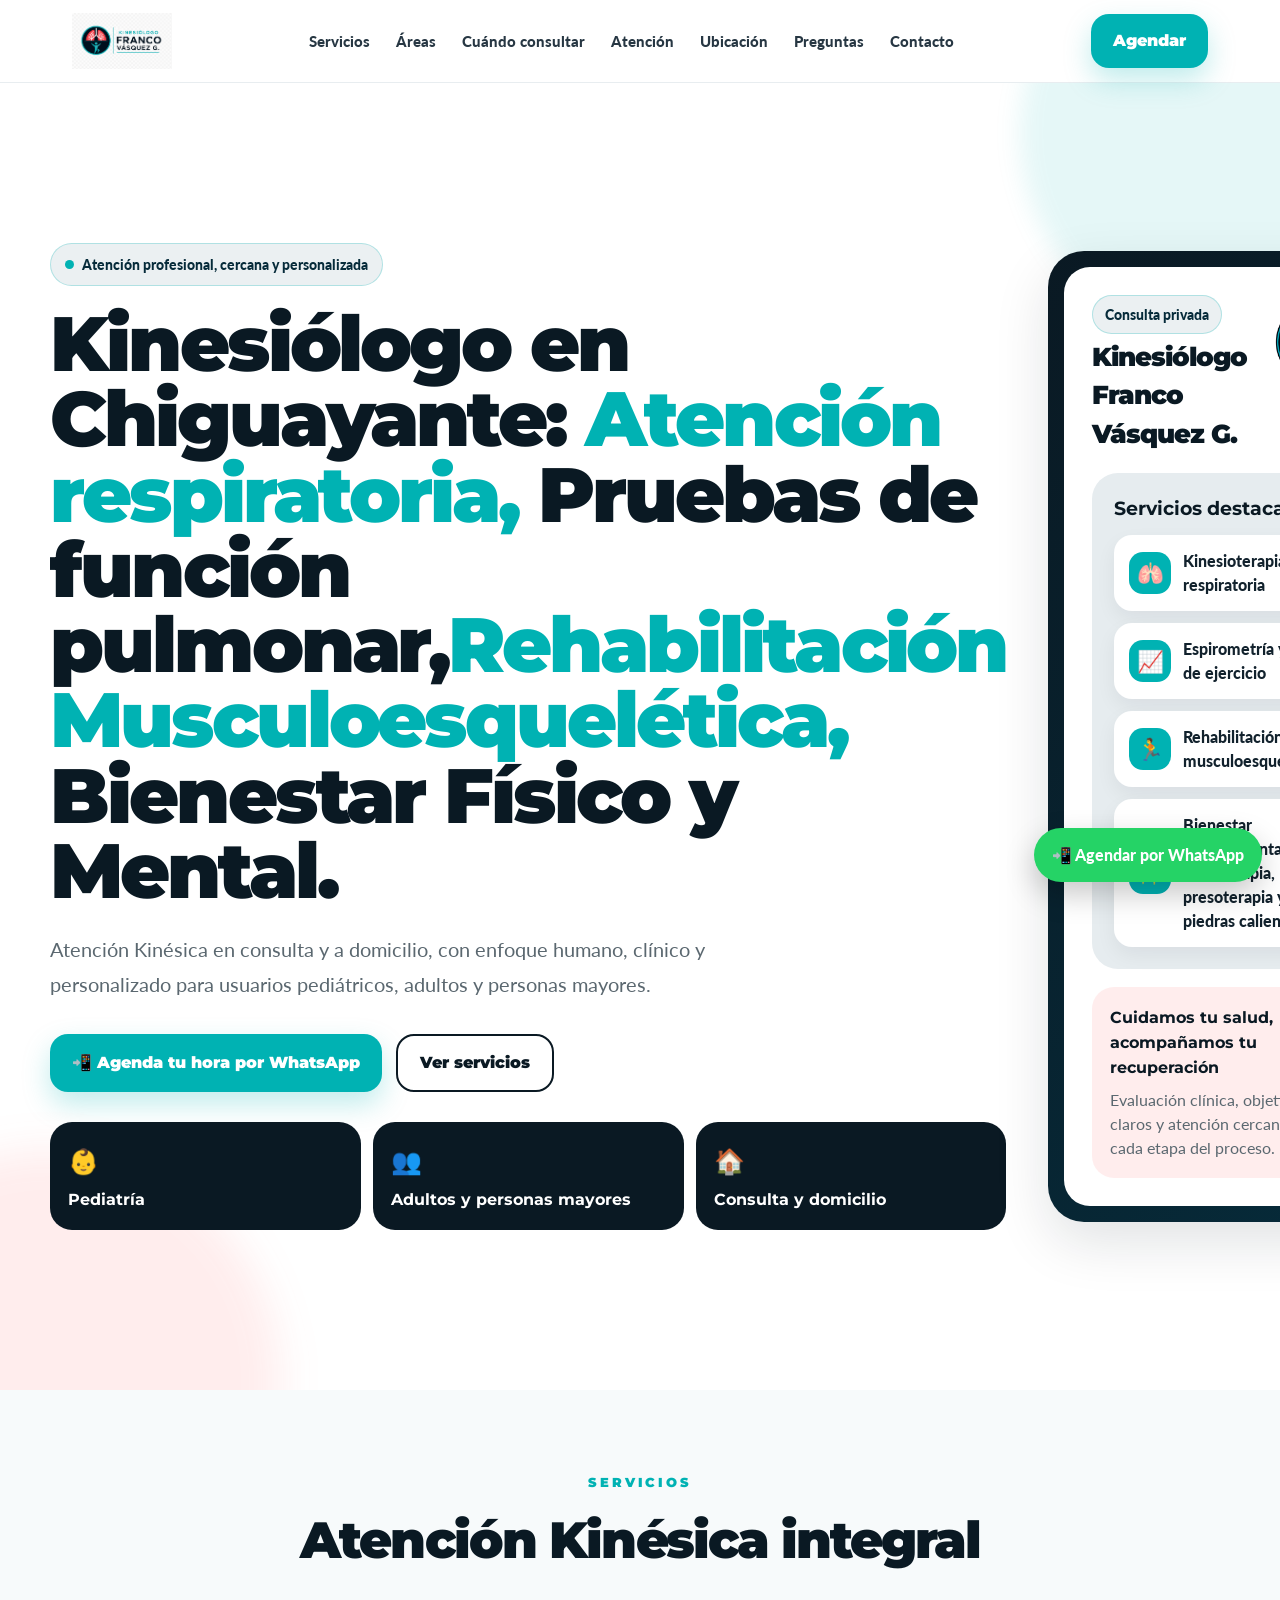
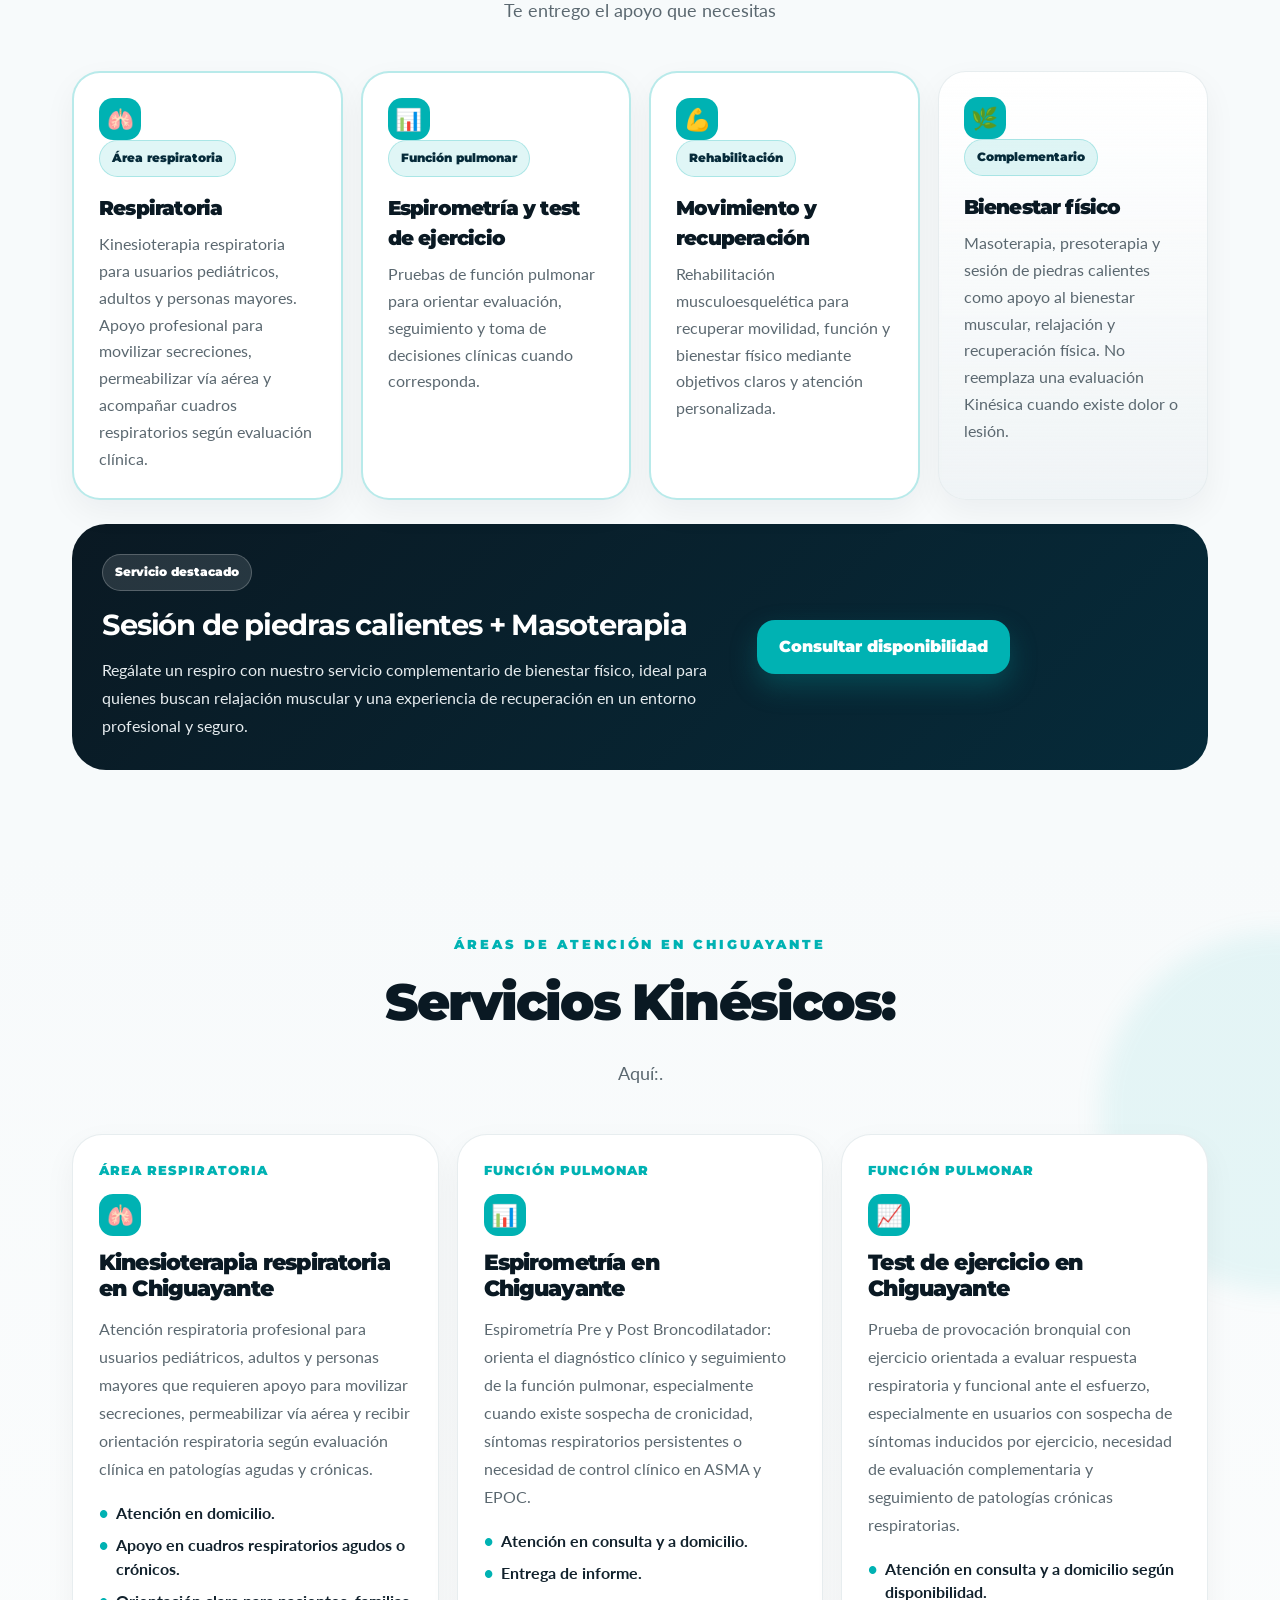
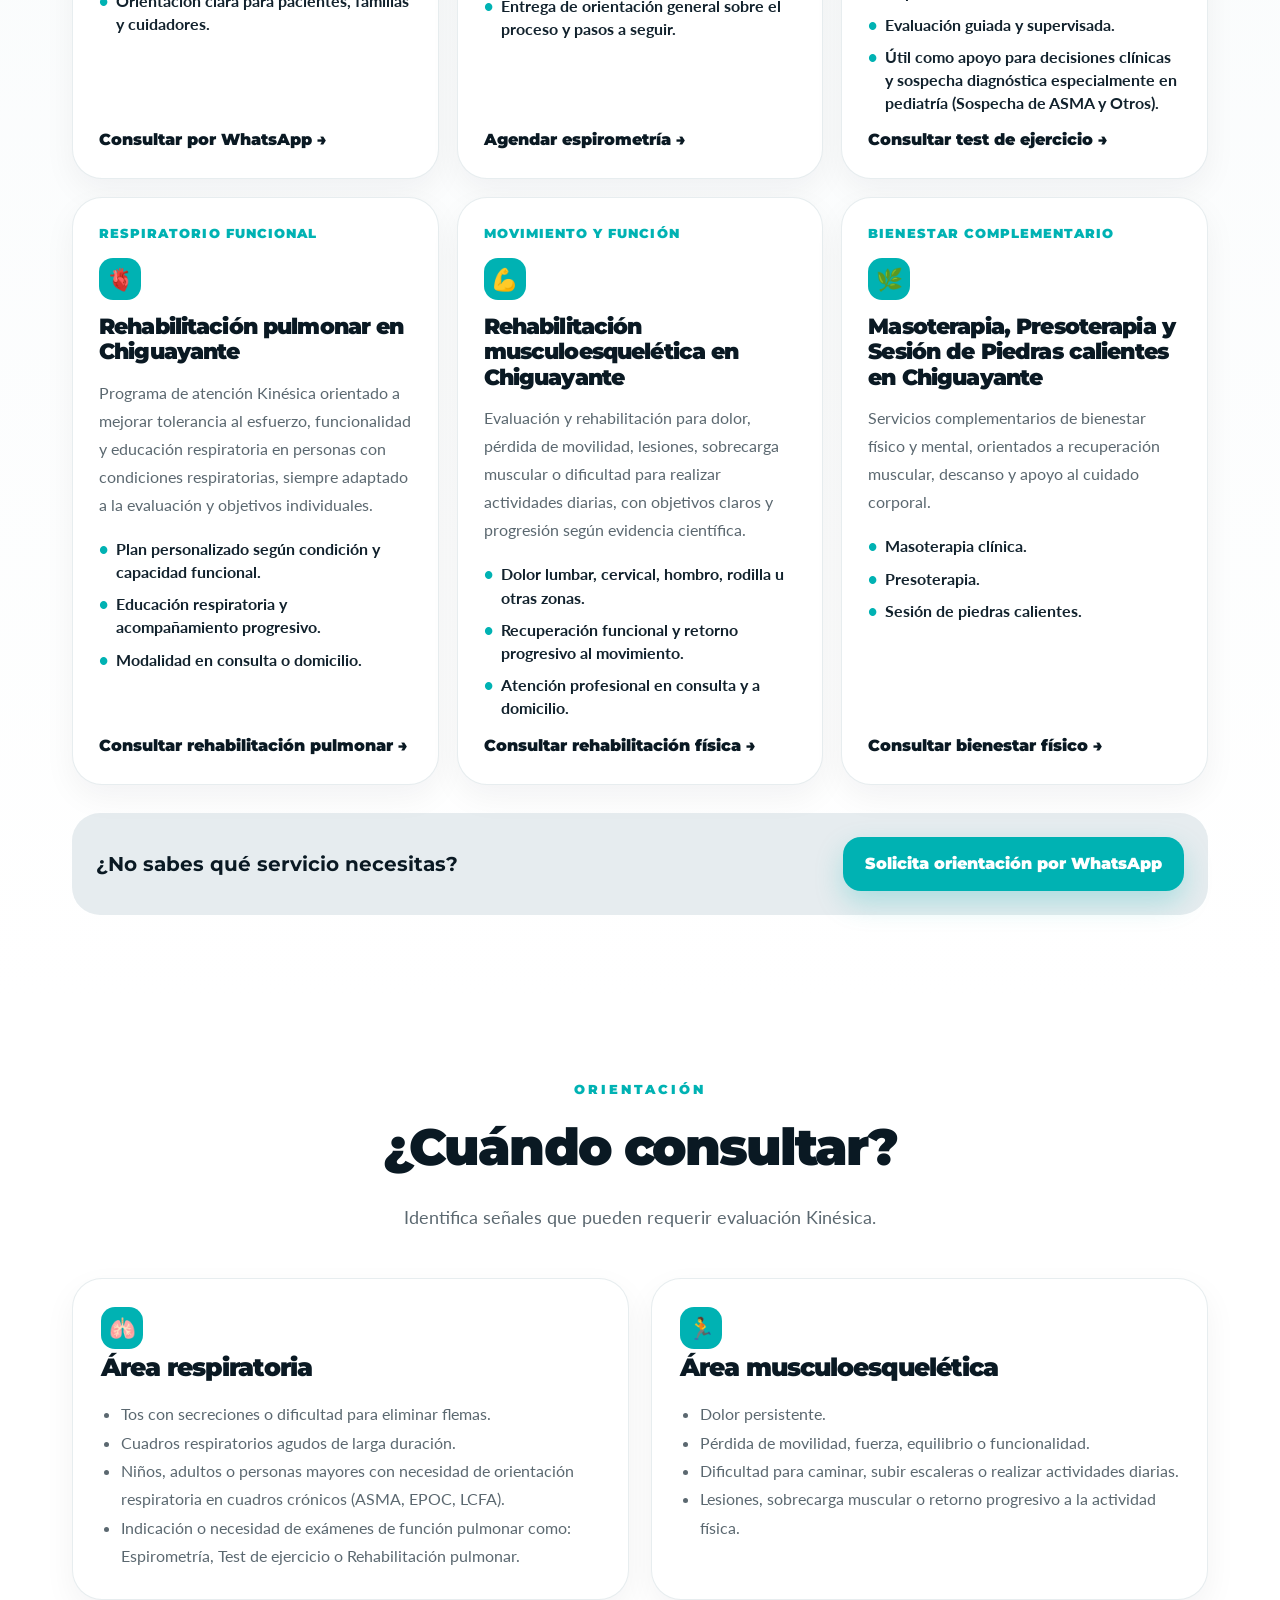
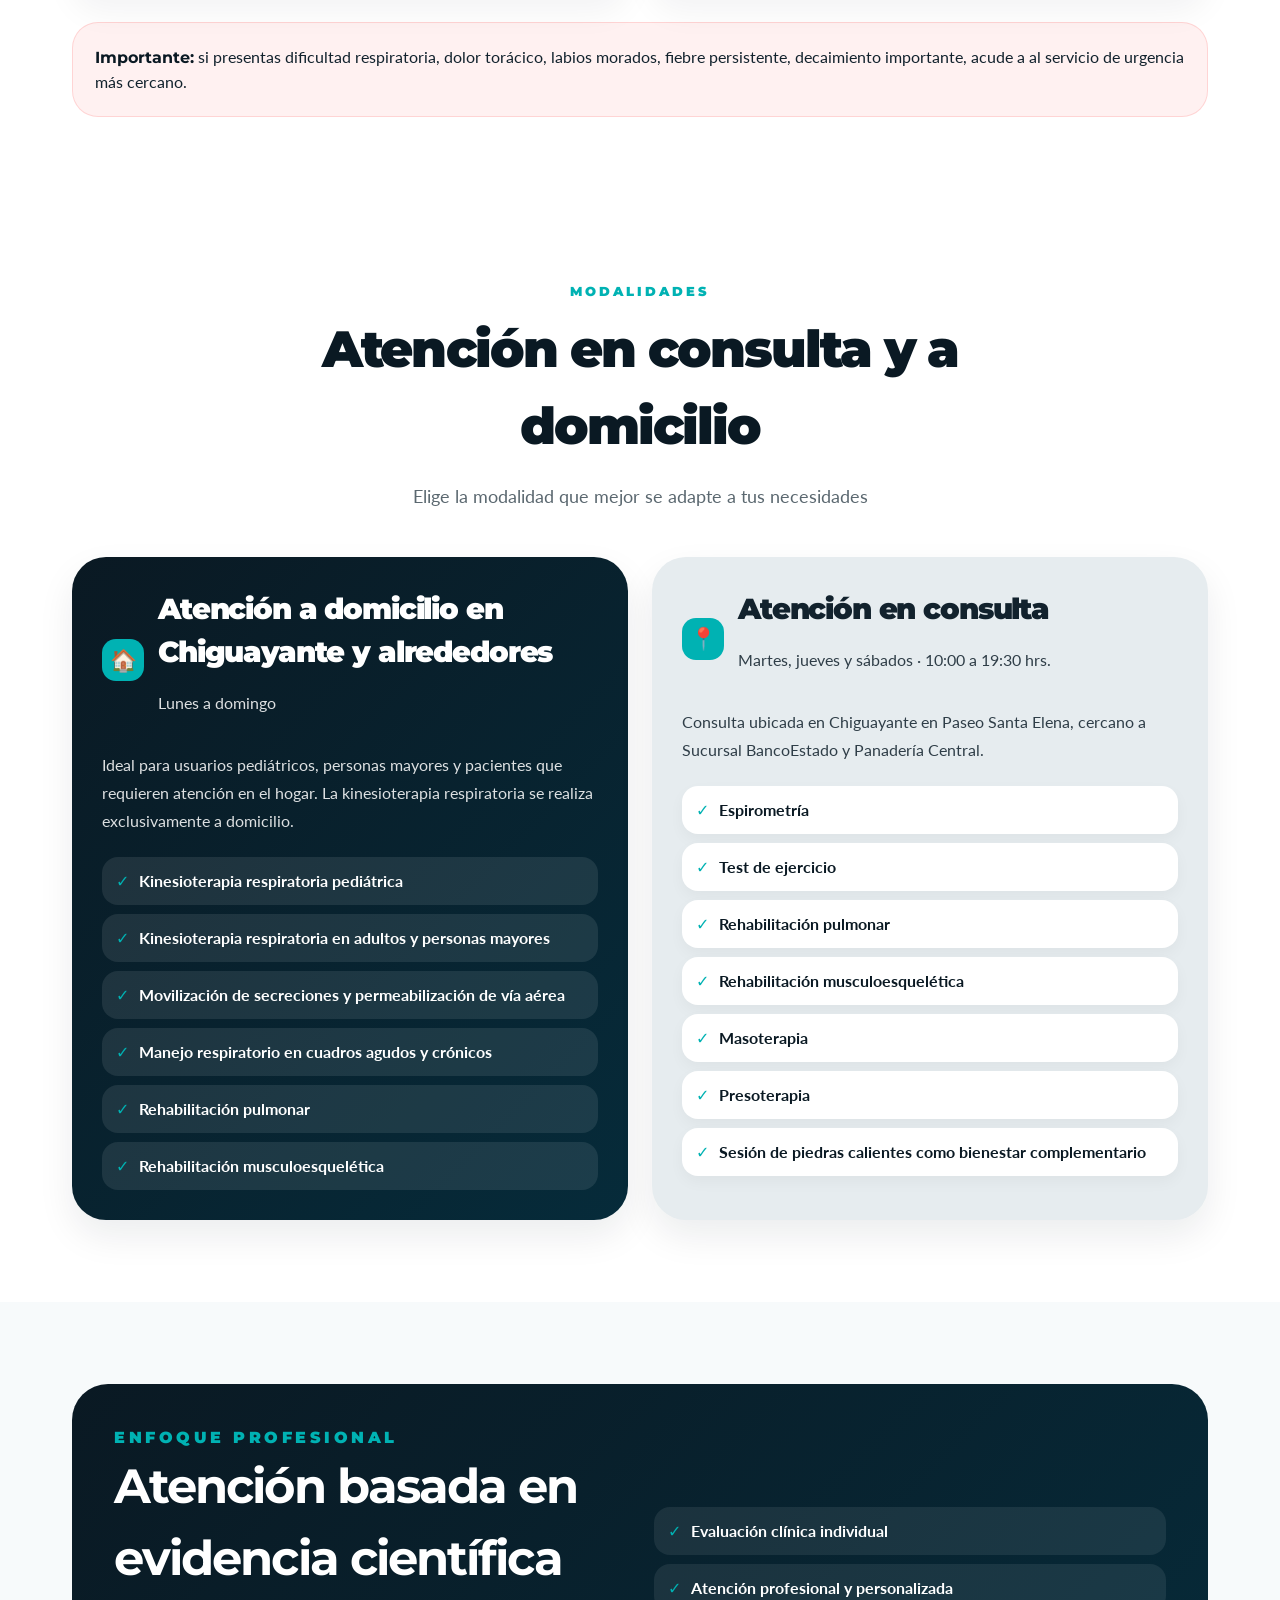
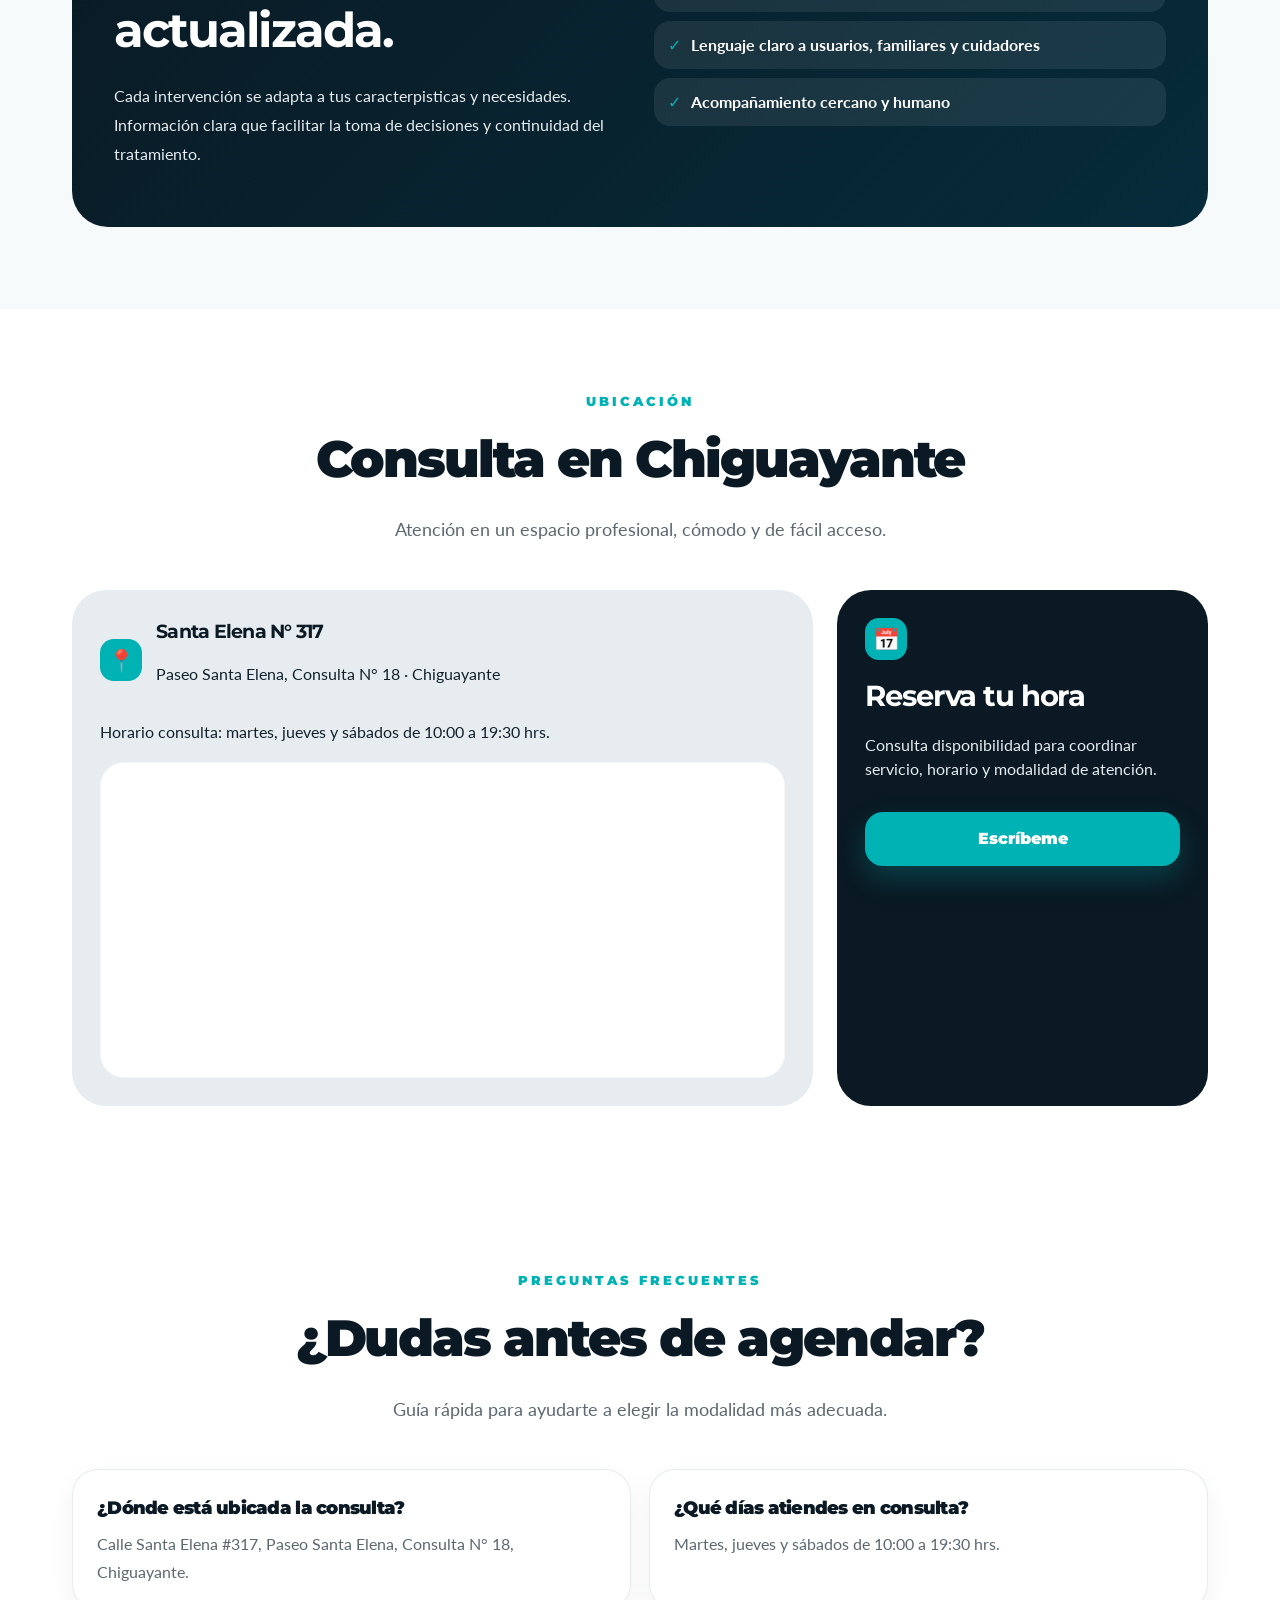
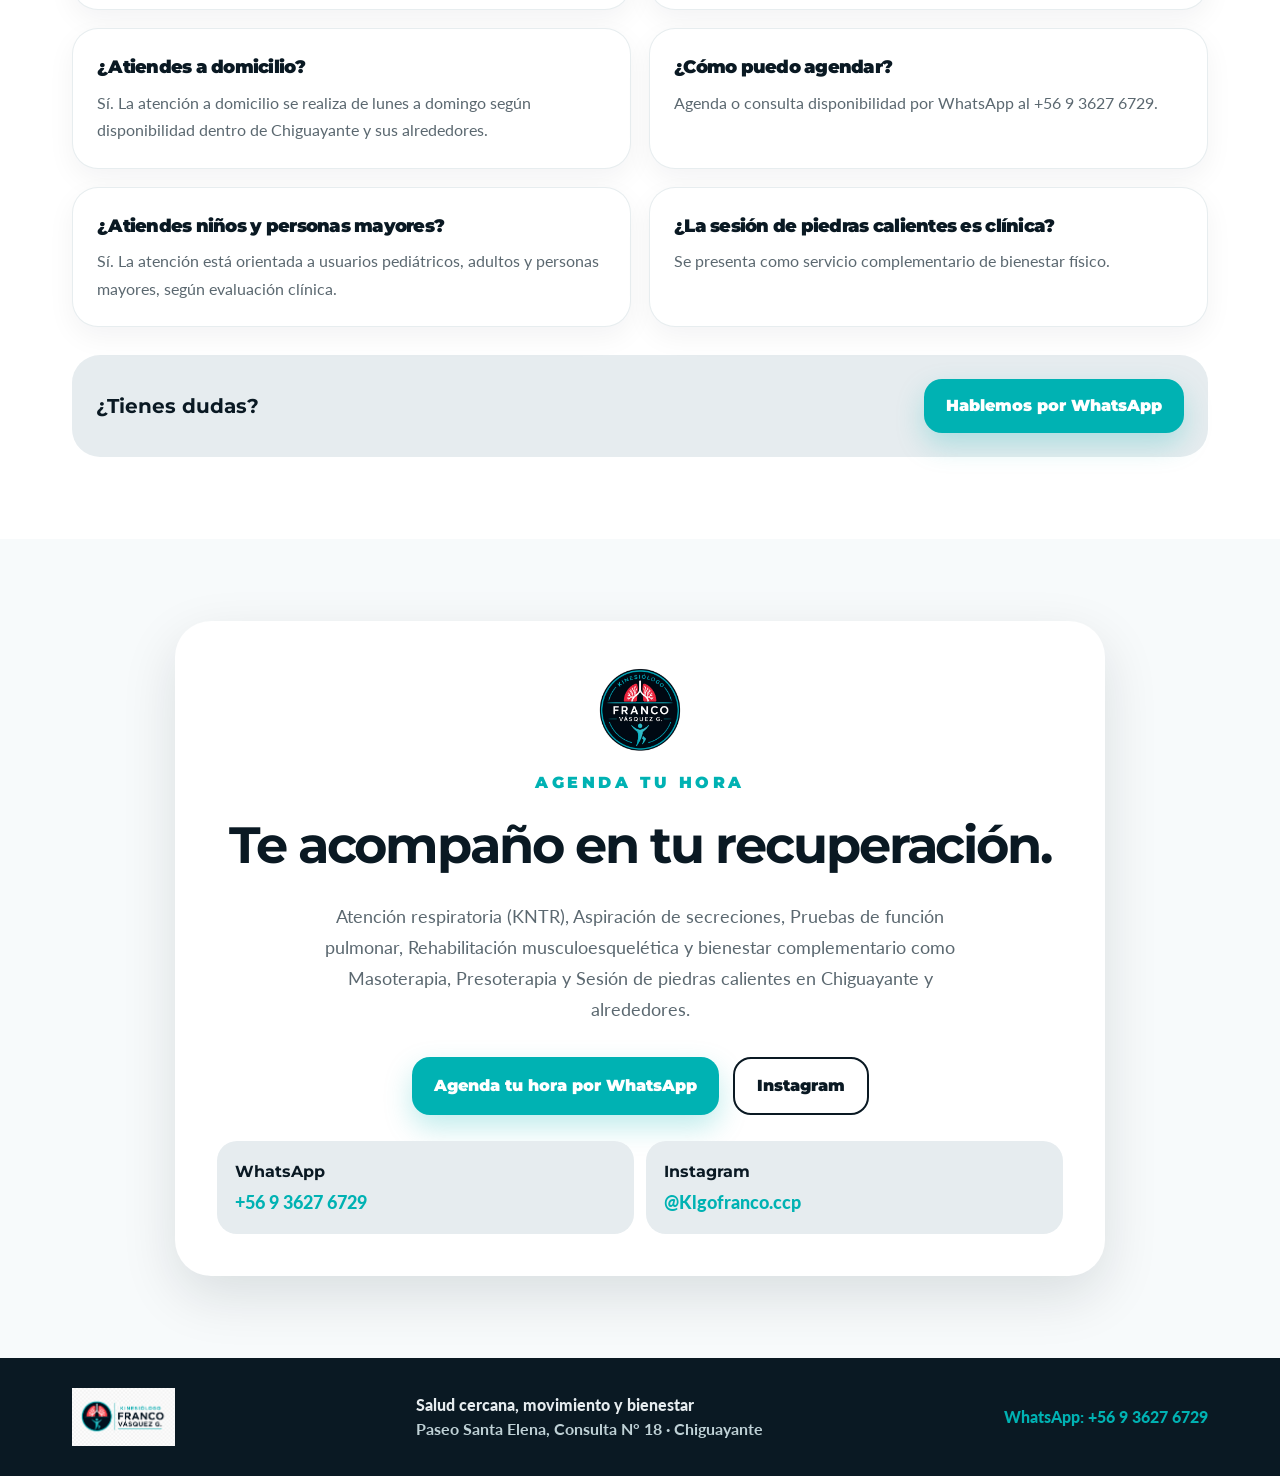
==== commit 23916b85: "Update index.html" ====
--- a/index.html
+++ b/index.html
@@ -310,7 +310,7 @@
       <div class="container hero-grid">
         <div>
           <div class="eyebrow"><span class="dot"></span> Atención profesional, cercana y personalizada</div>
-          <h1>Kinesiólogo en Chiguayante: <span class="accent">Atención respiratoria,</span> Pruebas de función pulmonar, Rehabilitación Musculoesquelética, Bienestar Físico y Mental.</h1>
+          <h1>Kinesiólogo en Chiguayante: <span class="accent">Atención respiratoria,</span> Pruebas de función pulmonar,<span class="accent">Rehabilitación Musculoesquelética,</span>  Bienestar Físico y Mental.</h1>
           <p class="lead">Atención Kinésica en consulta y a domicilio, con enfoque humano, clínico y personalizado para usuarios pediátricos, adultos y personas mayores.</p>
           <div class="hero-actions">
             <a class="btn" href="https://wa.me/56936276729?text=Hola%2C%20quiero%20consultar%20disponibilidad%20para%20una%20atenci%C3%B3n%20kin%C3%A9sica." target="_blank" rel="noopener">📲 Agenda tu hora por WhatsApp</a>
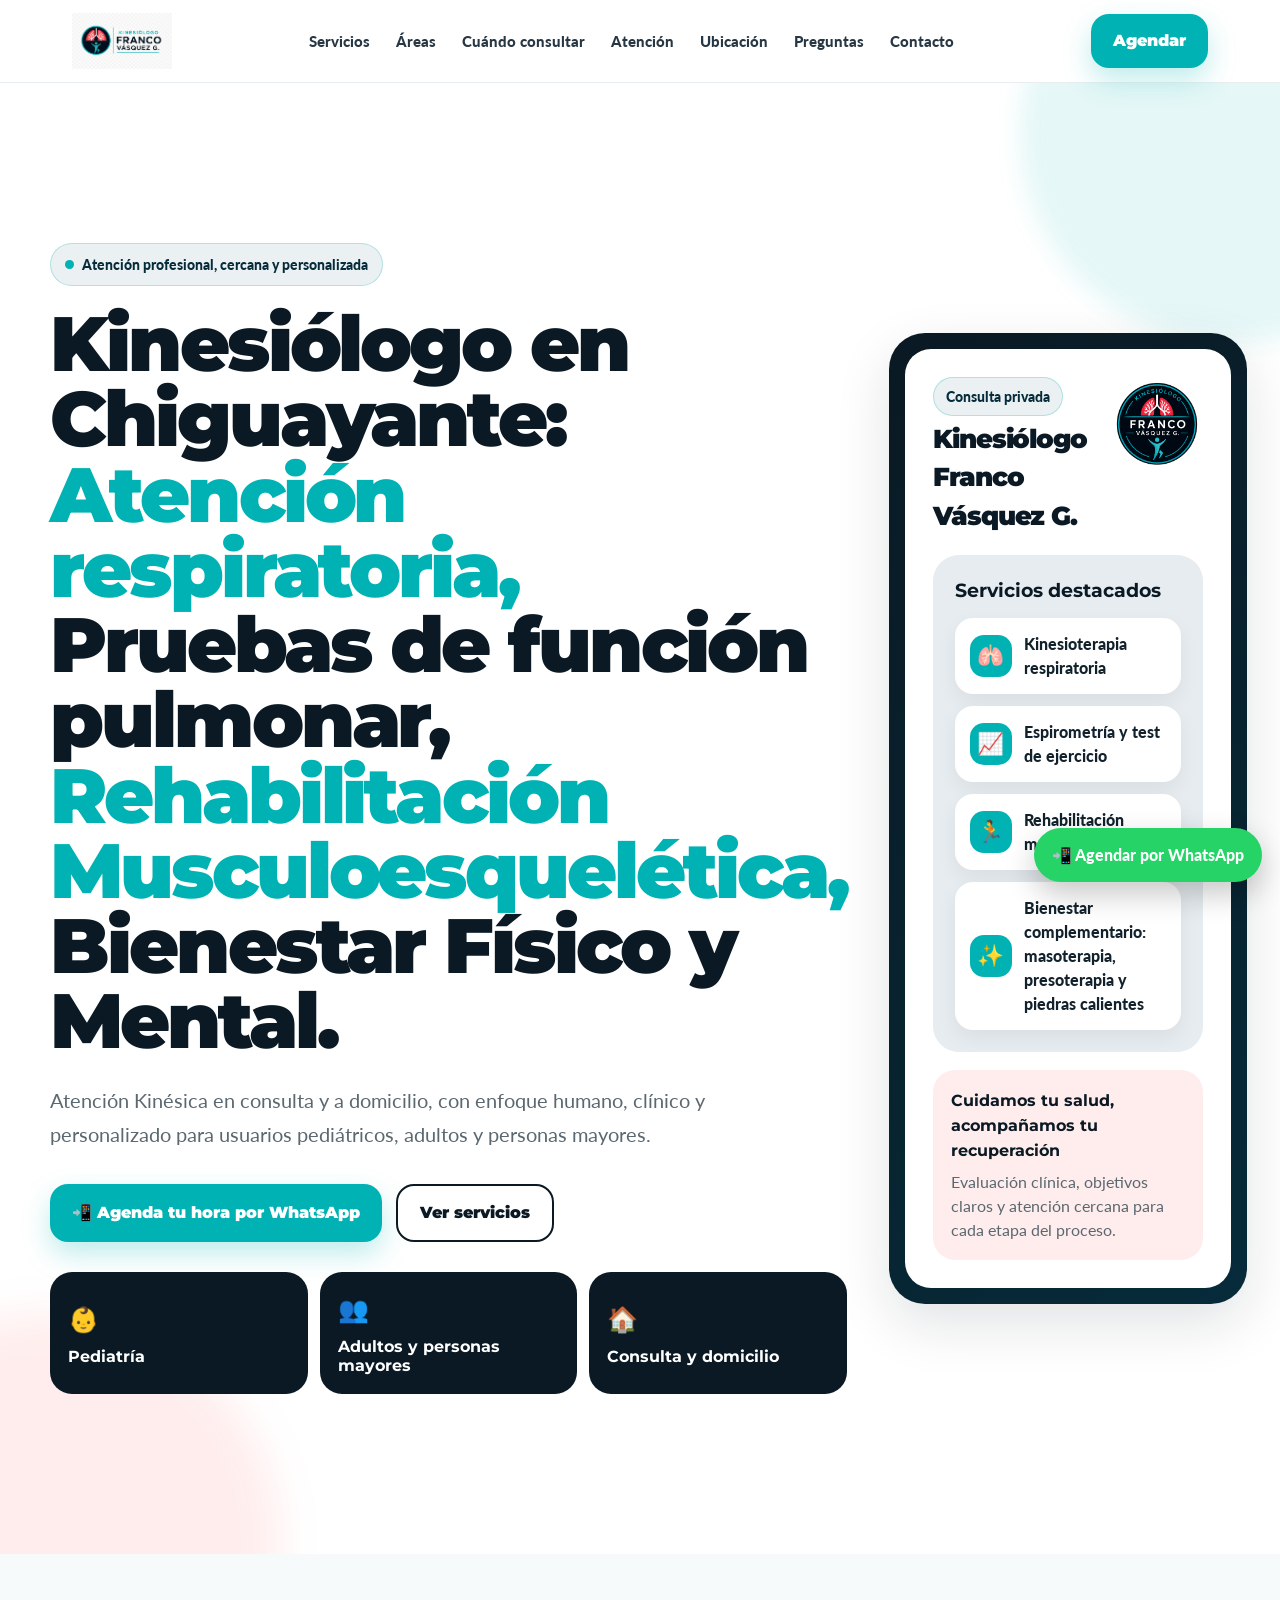
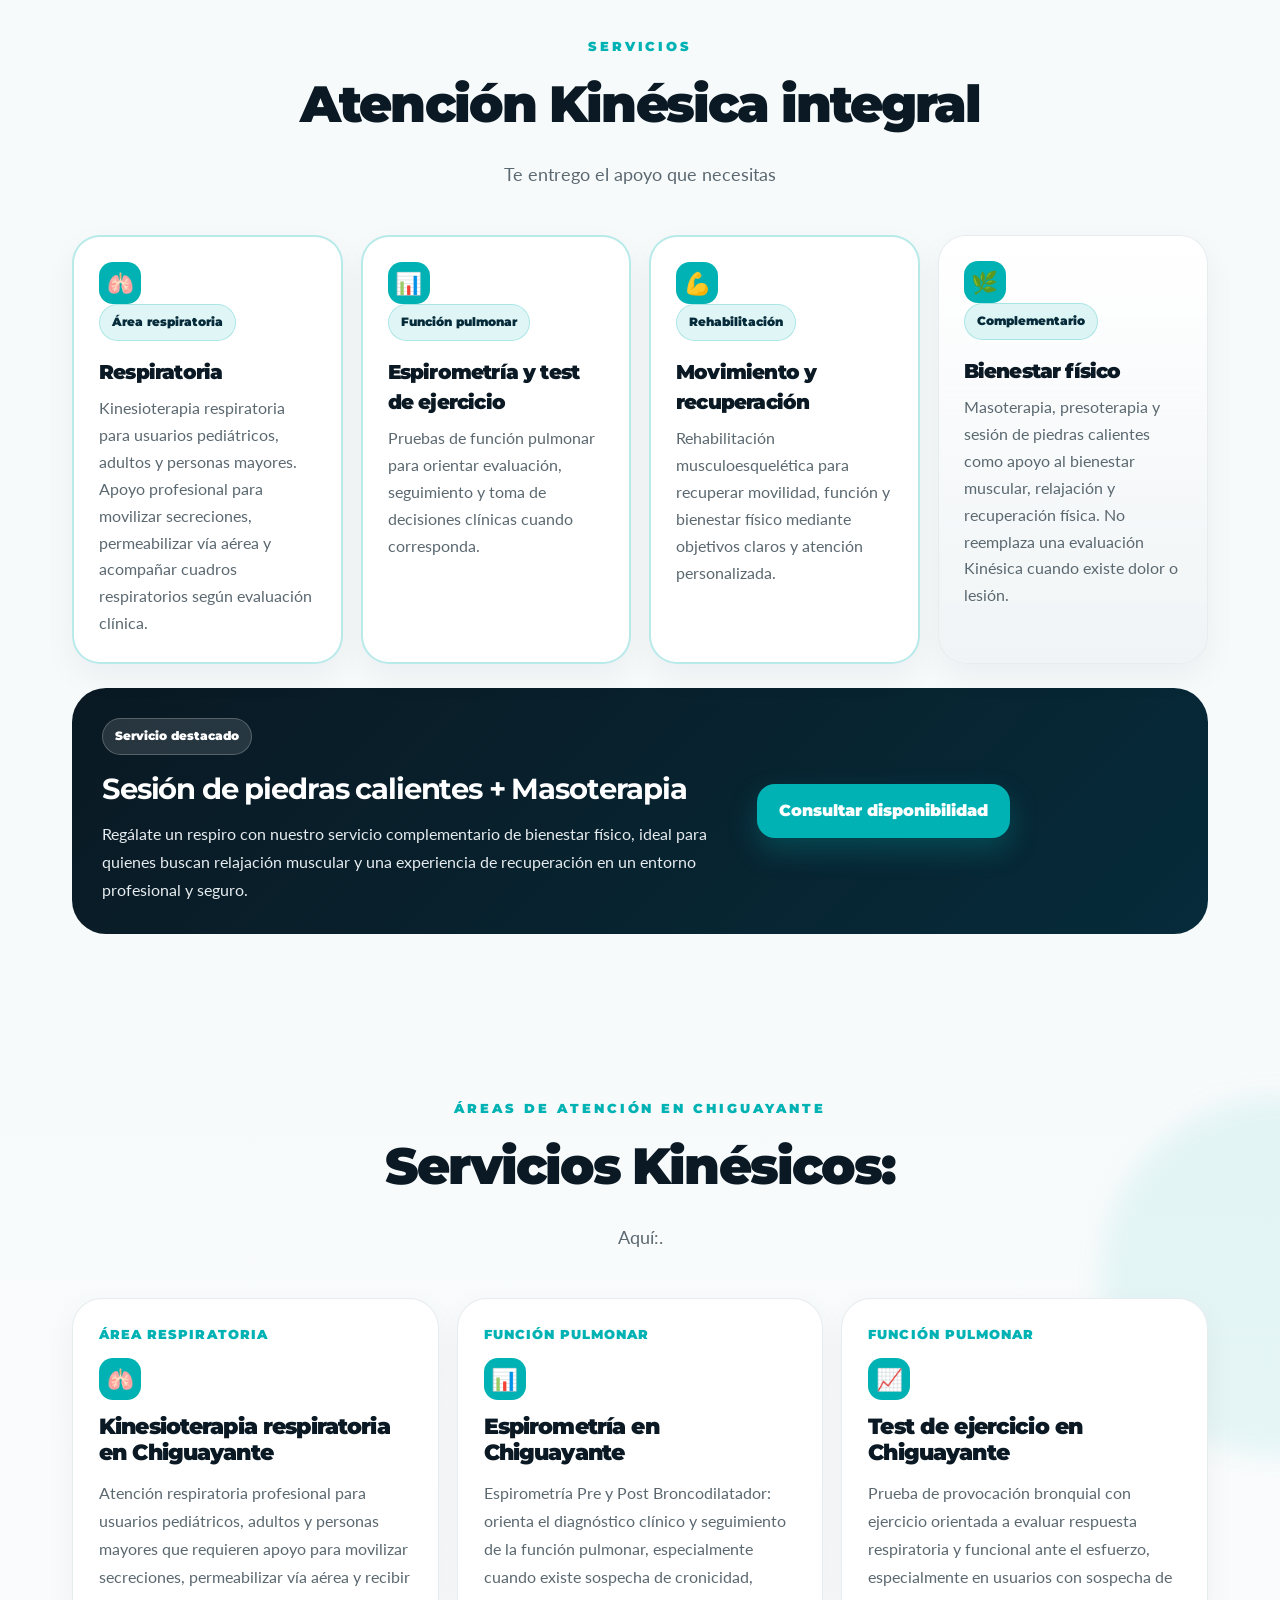
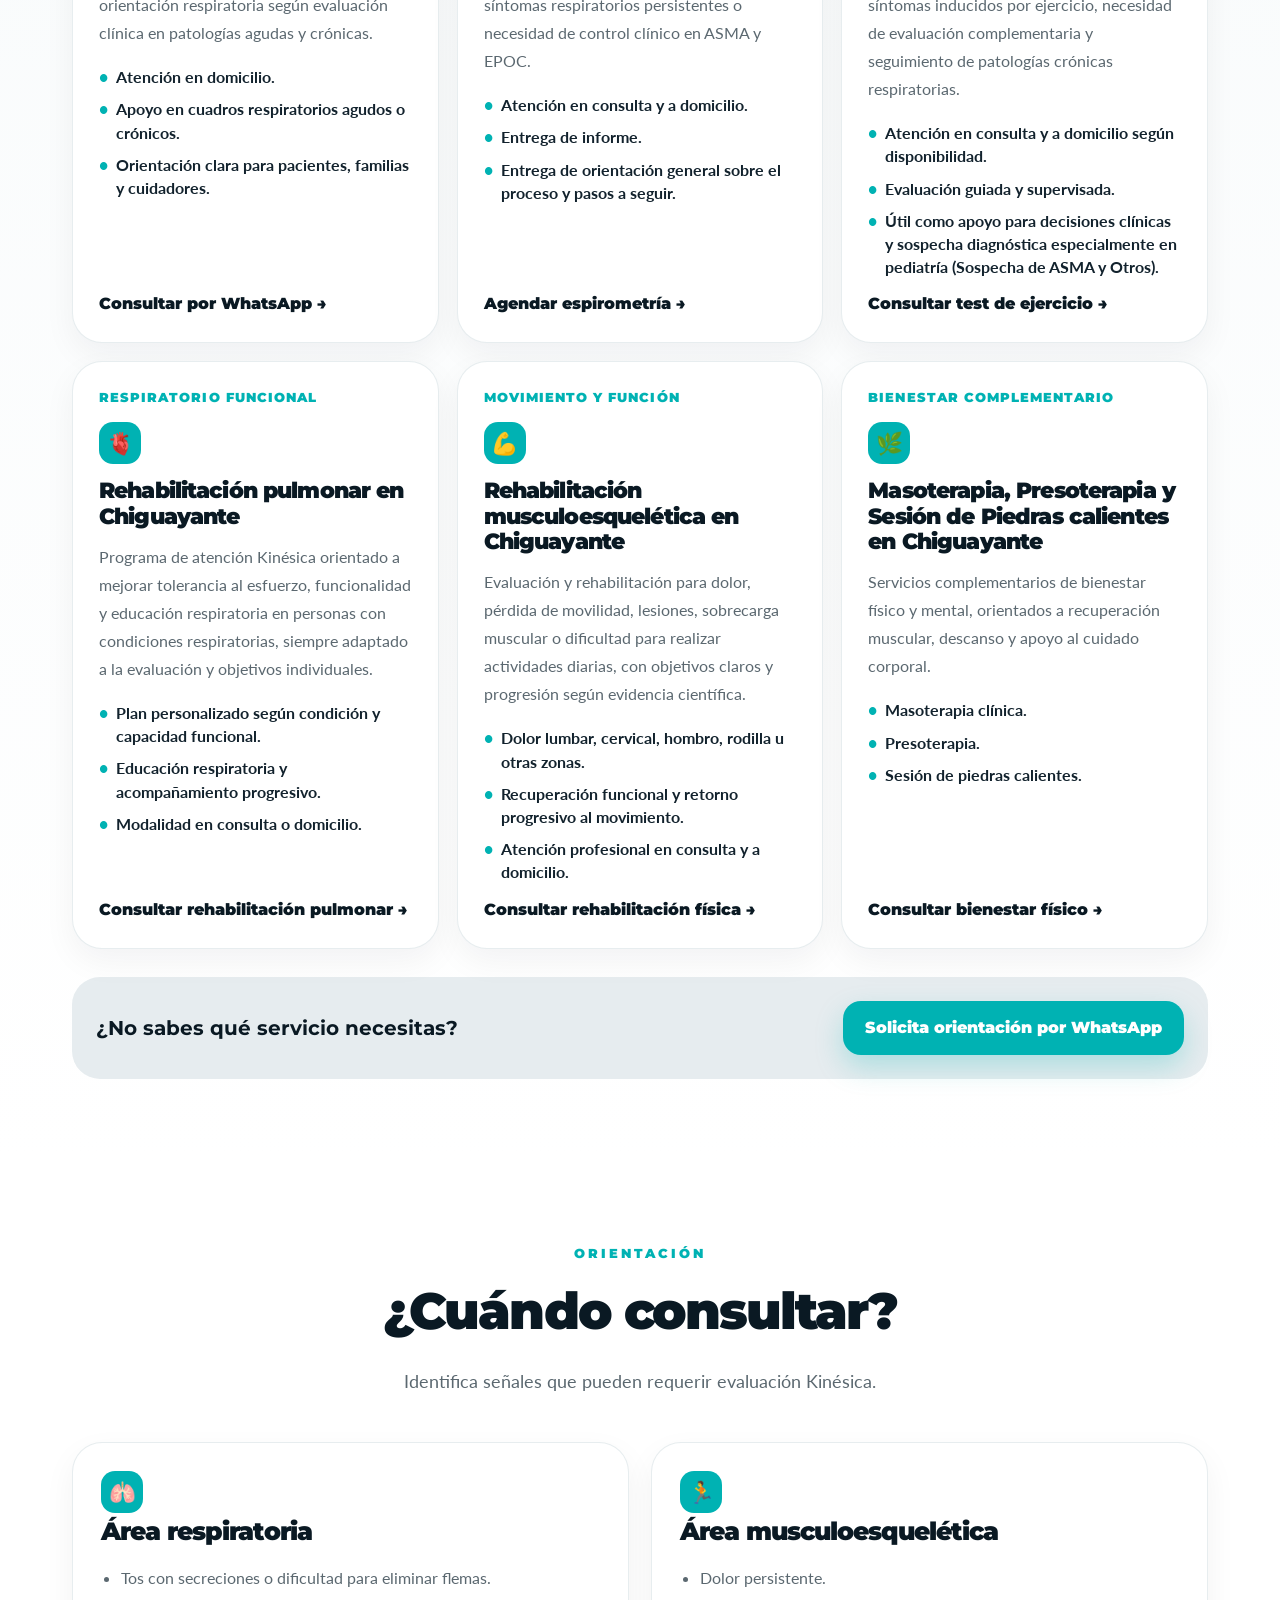
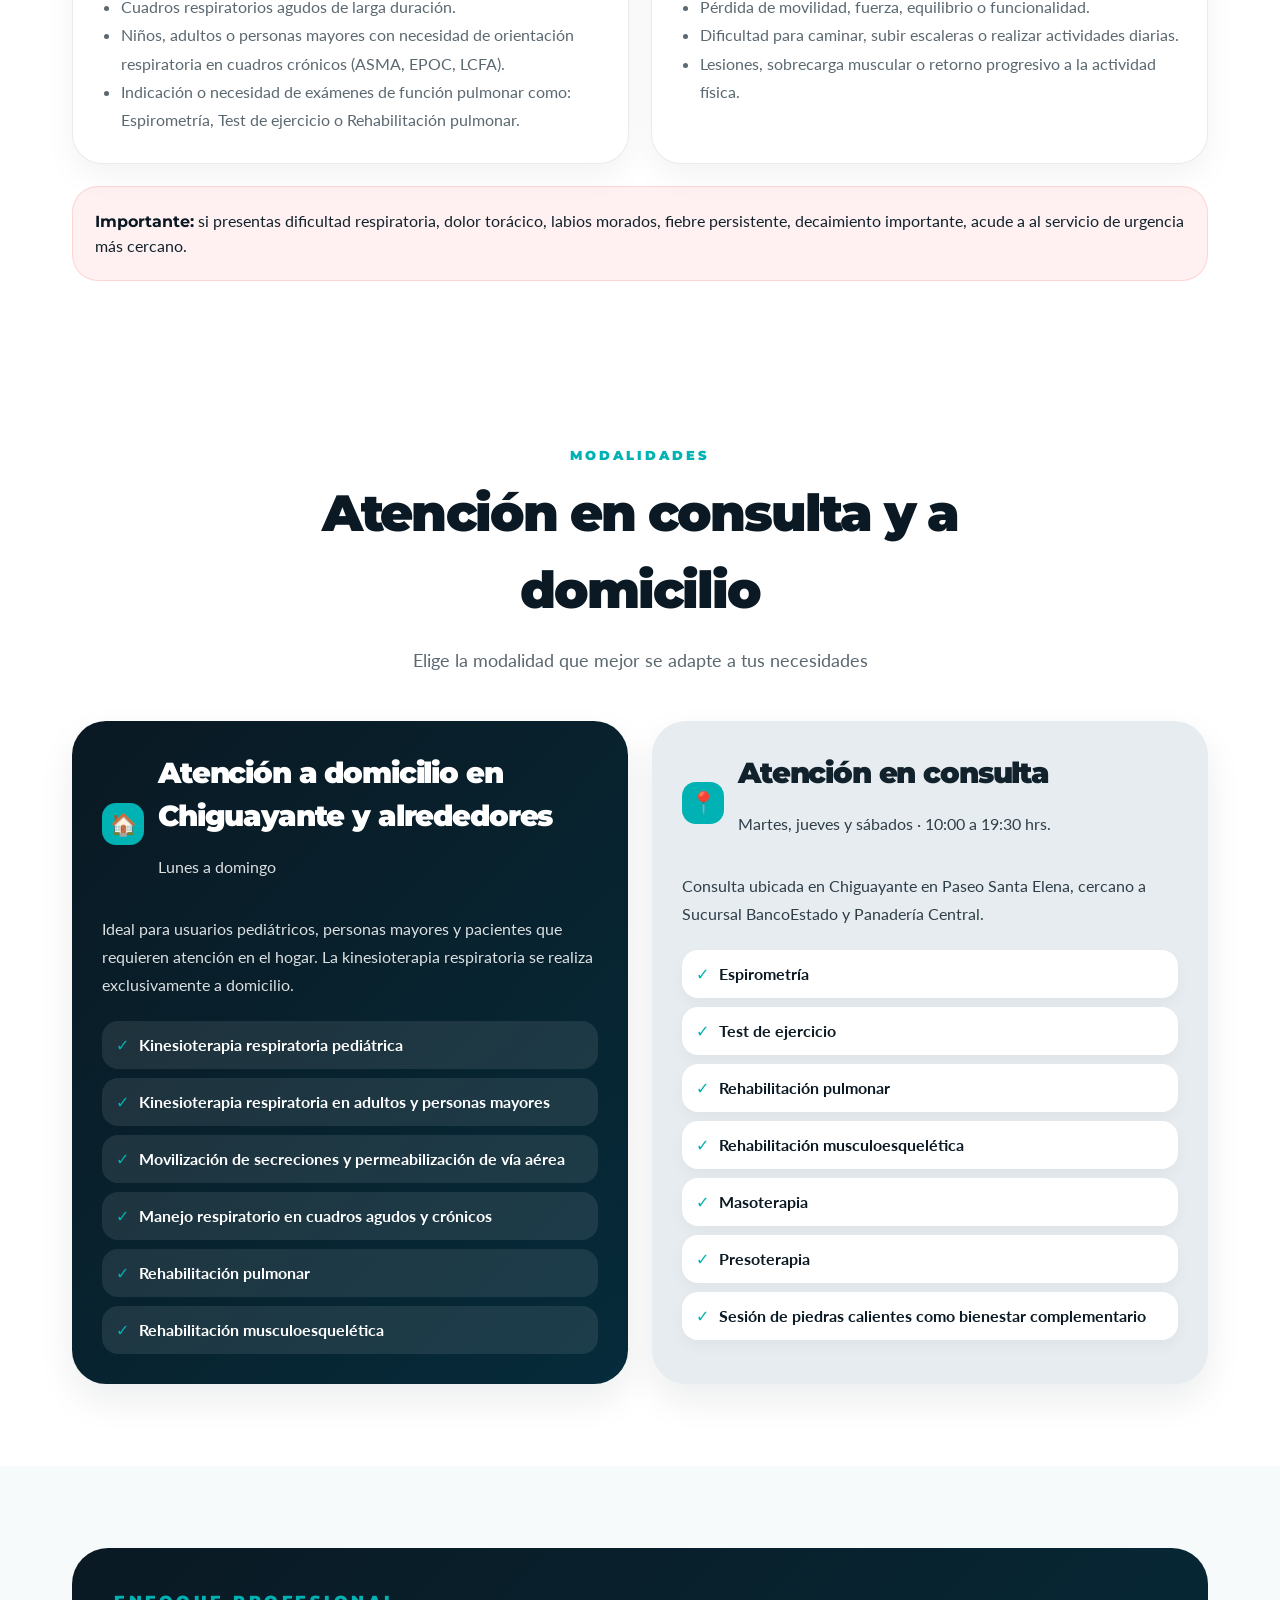
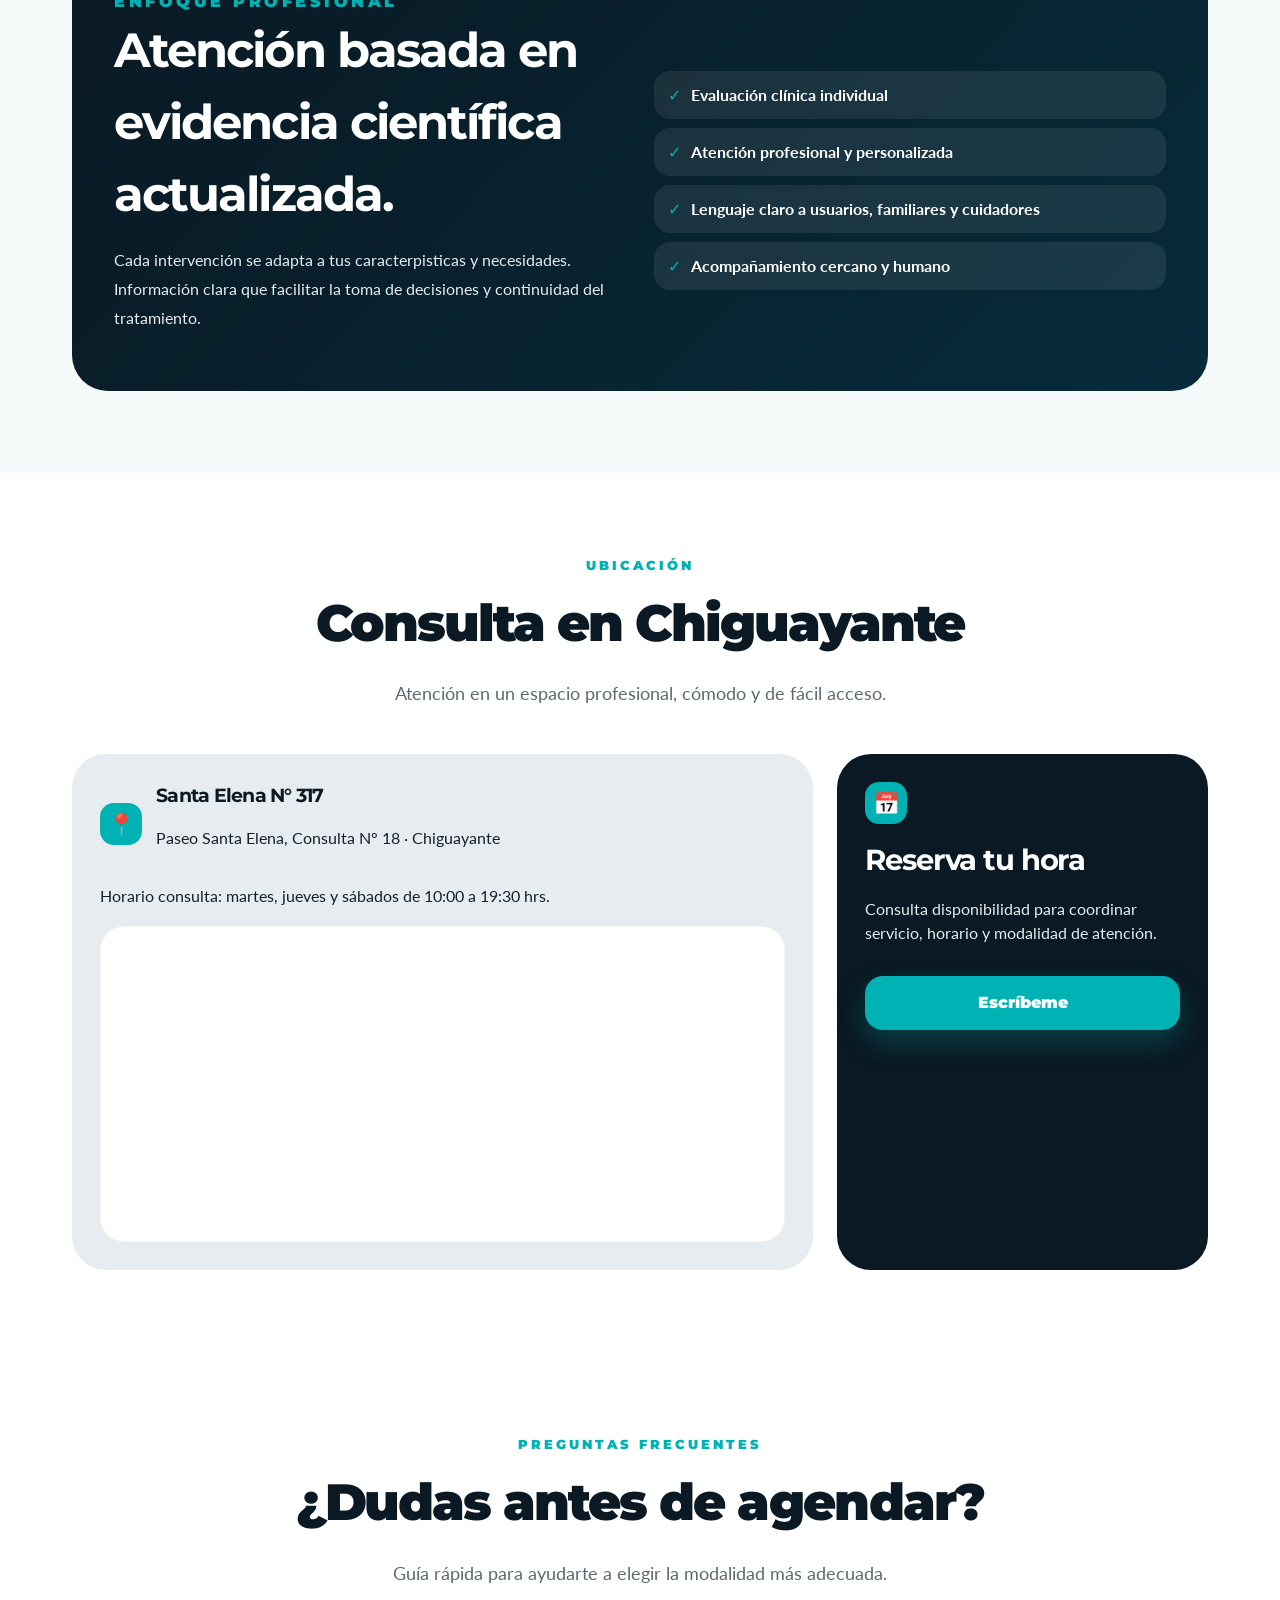
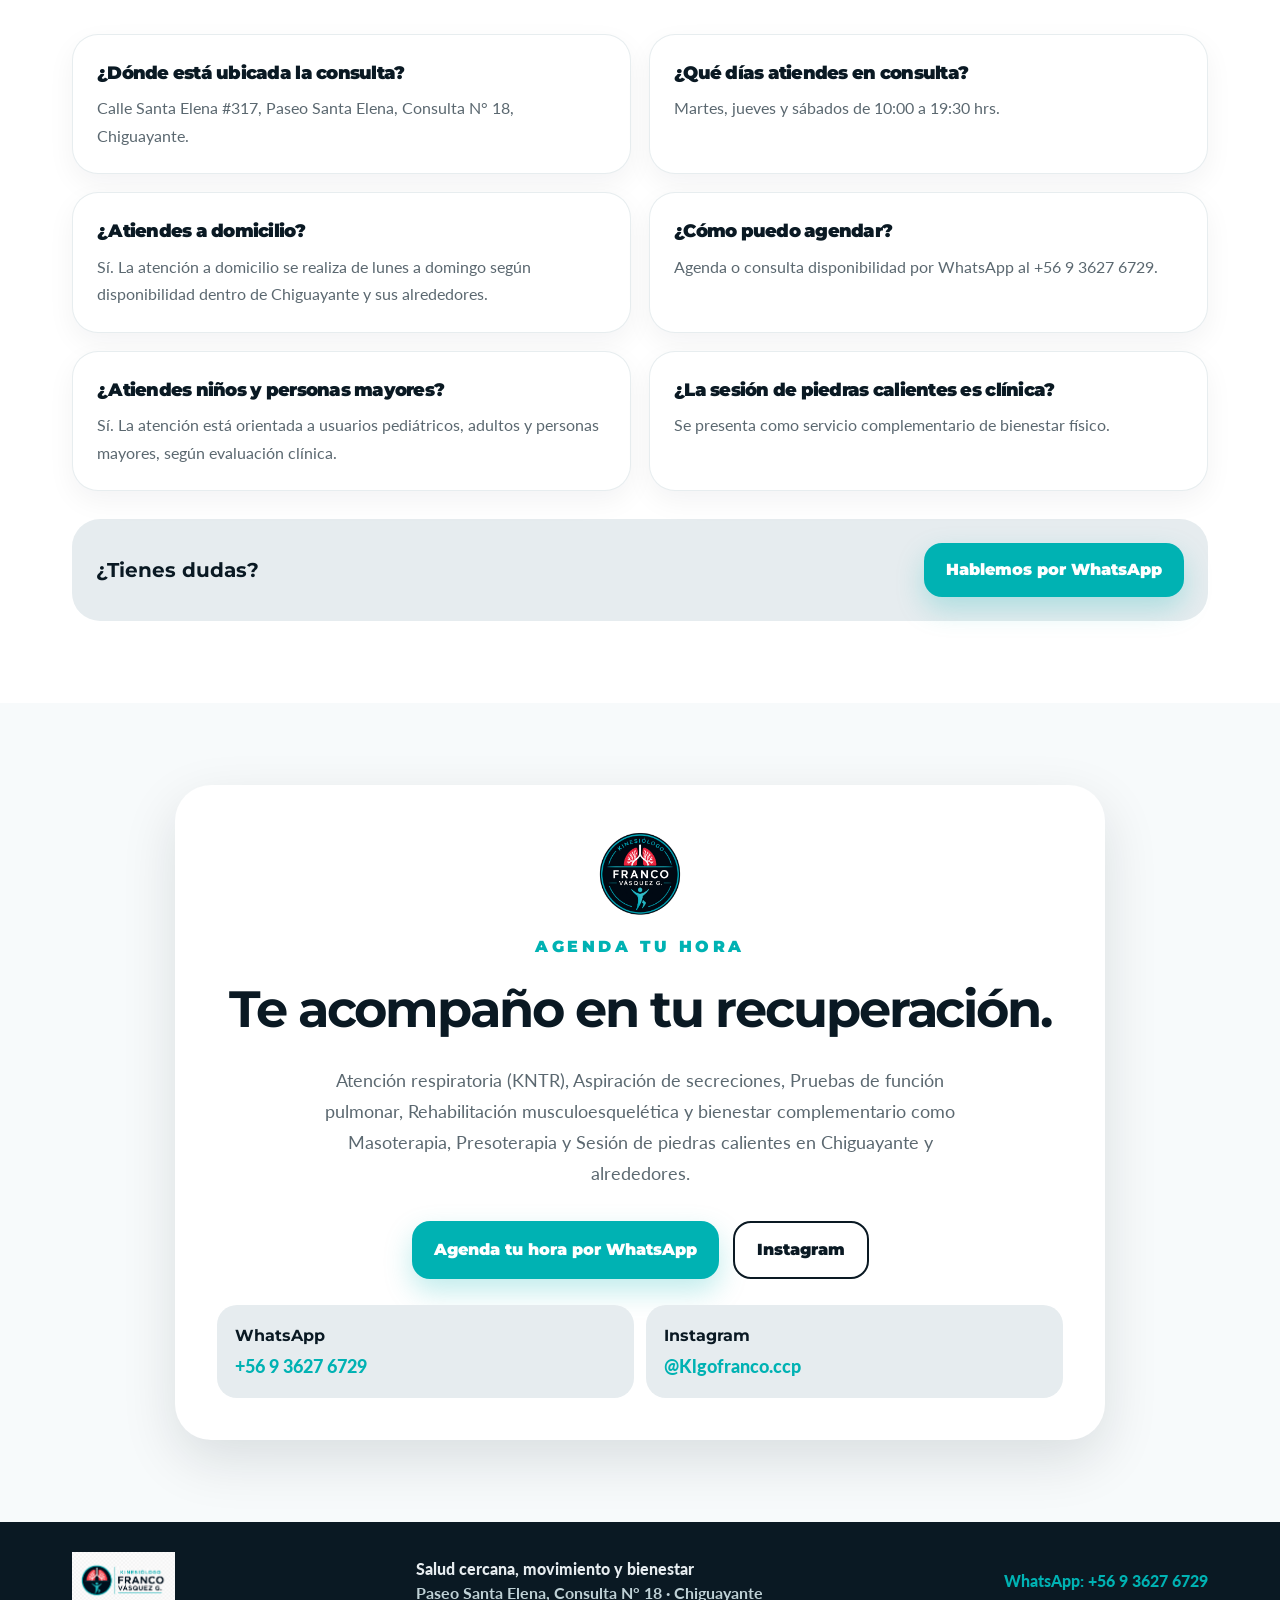
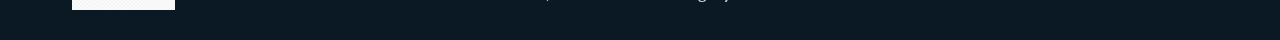
==== commit 4933a634: "Update index.html" ====
--- a/index.html
+++ b/index.html
@@ -310,7 +310,12 @@
       <div class="container hero-grid">
         <div>
           <div class="eyebrow"><span class="dot"></span> Atención profesional, cercana y personalizada</div>
-          <h1>Kinesiólogo en Chiguayante: <span class="accent">Atención respiratoria,</span> Pruebas de función pulmonar,<span class="accent">Rehabilitación Musculoesquelética,</span>  Bienestar Físico y Mental.</h1>
+          <h1>Kinesiólogo en Chiguayante: 
+            
+            <span class="accent">Atención respiratoria,
+            </span> Pruebas de función pulmonar,
+            <span class="accent">Rehabilitación Musculoesquelética,
+            </span>  Bienestar Físico y Mental.</h1>
           <p class="lead">Atención Kinésica en consulta y a domicilio, con enfoque humano, clínico y personalizado para usuarios pediátricos, adultos y personas mayores.</p>
           <div class="hero-actions">
             <a class="btn" href="https://wa.me/56936276729?text=Hola%2C%20quiero%20consultar%20disponibilidad%20para%20una%20atenci%C3%B3n%20kin%C3%A9sica." target="_blank" rel="noopener">📲 Agenda tu hora por WhatsApp</a>
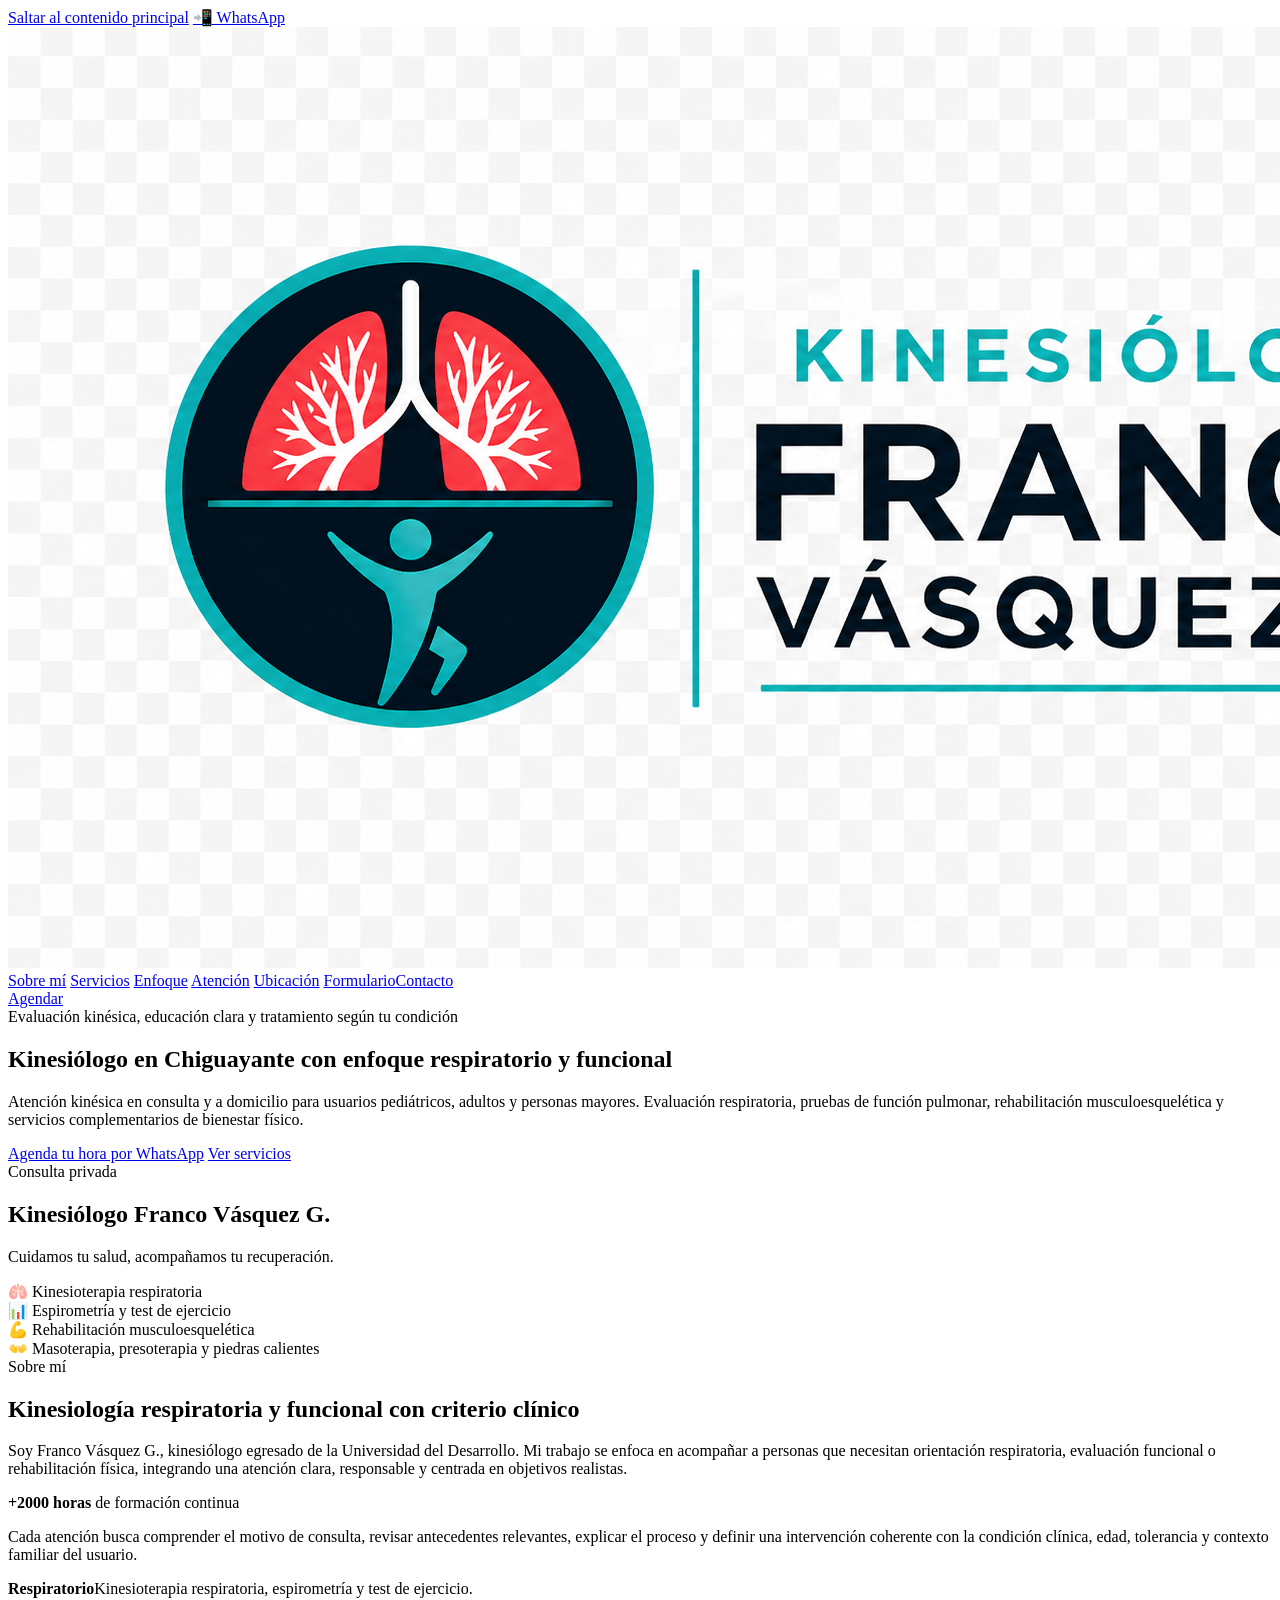
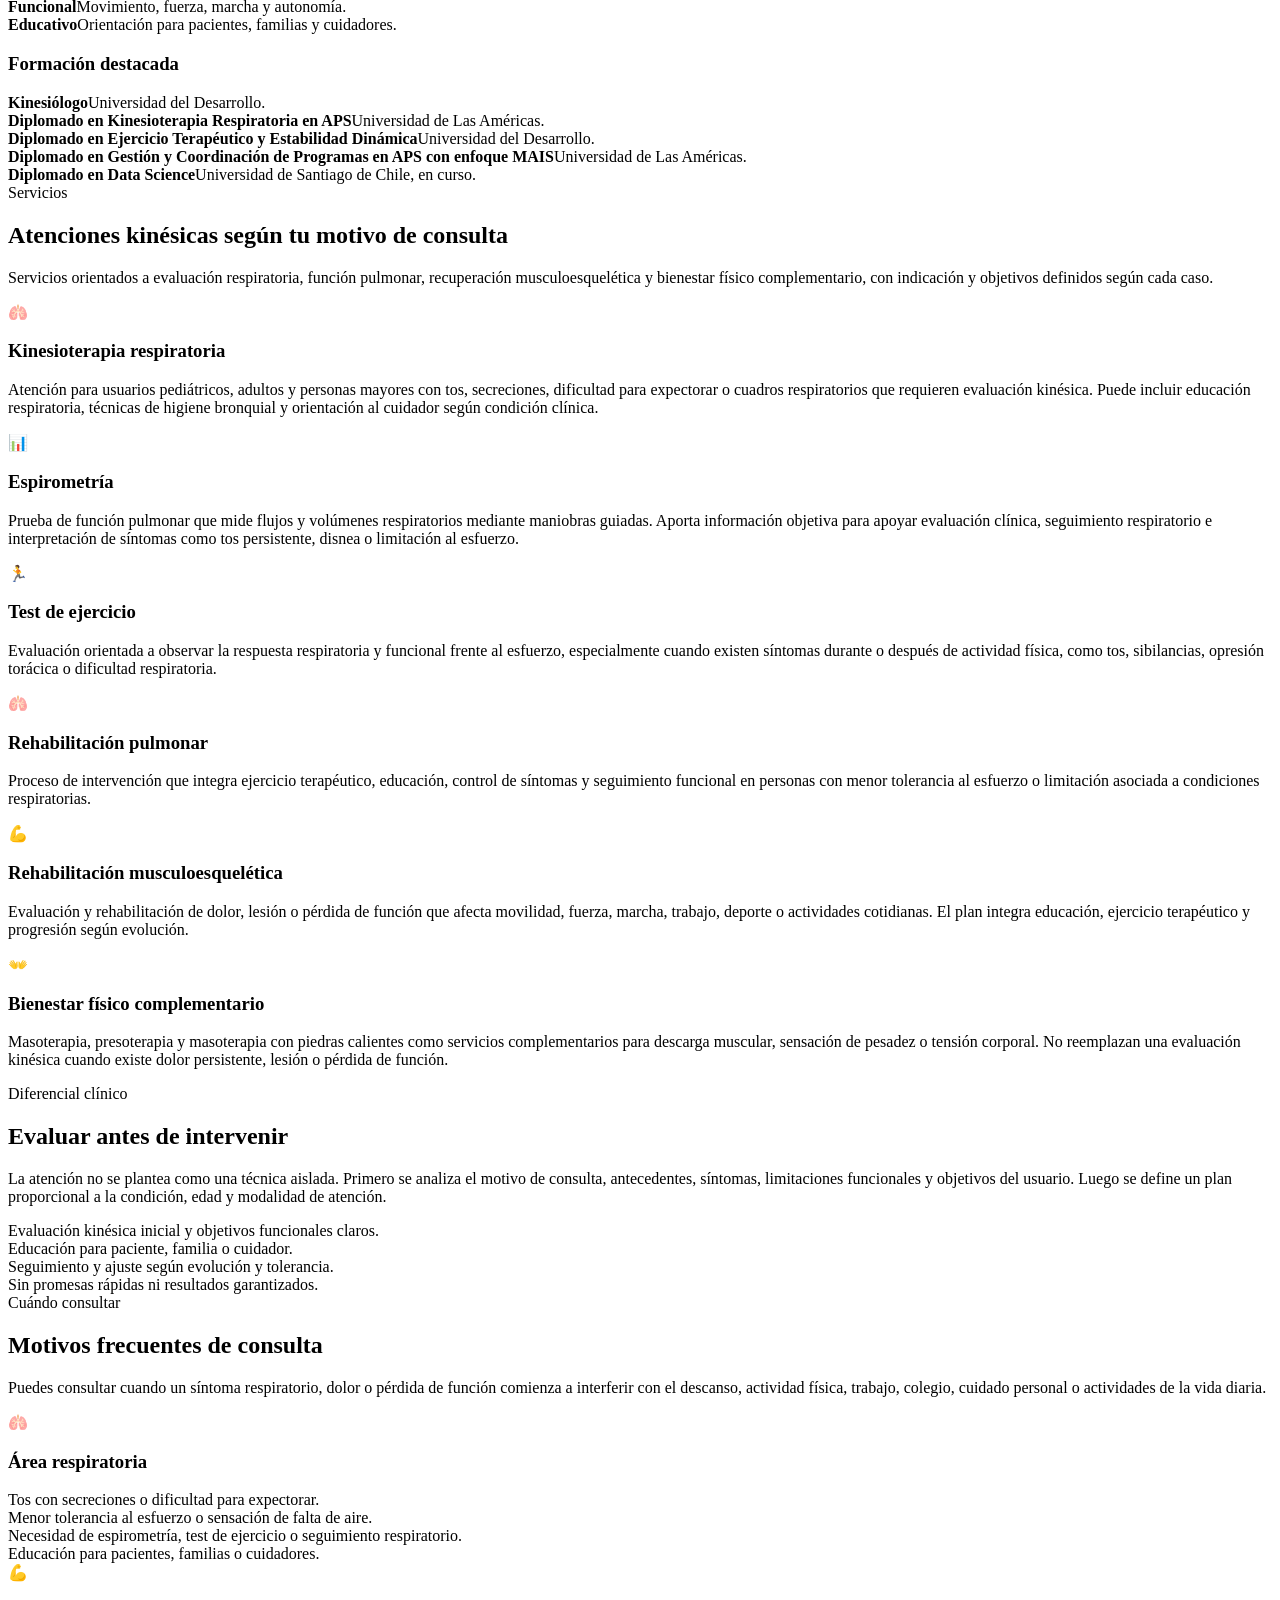
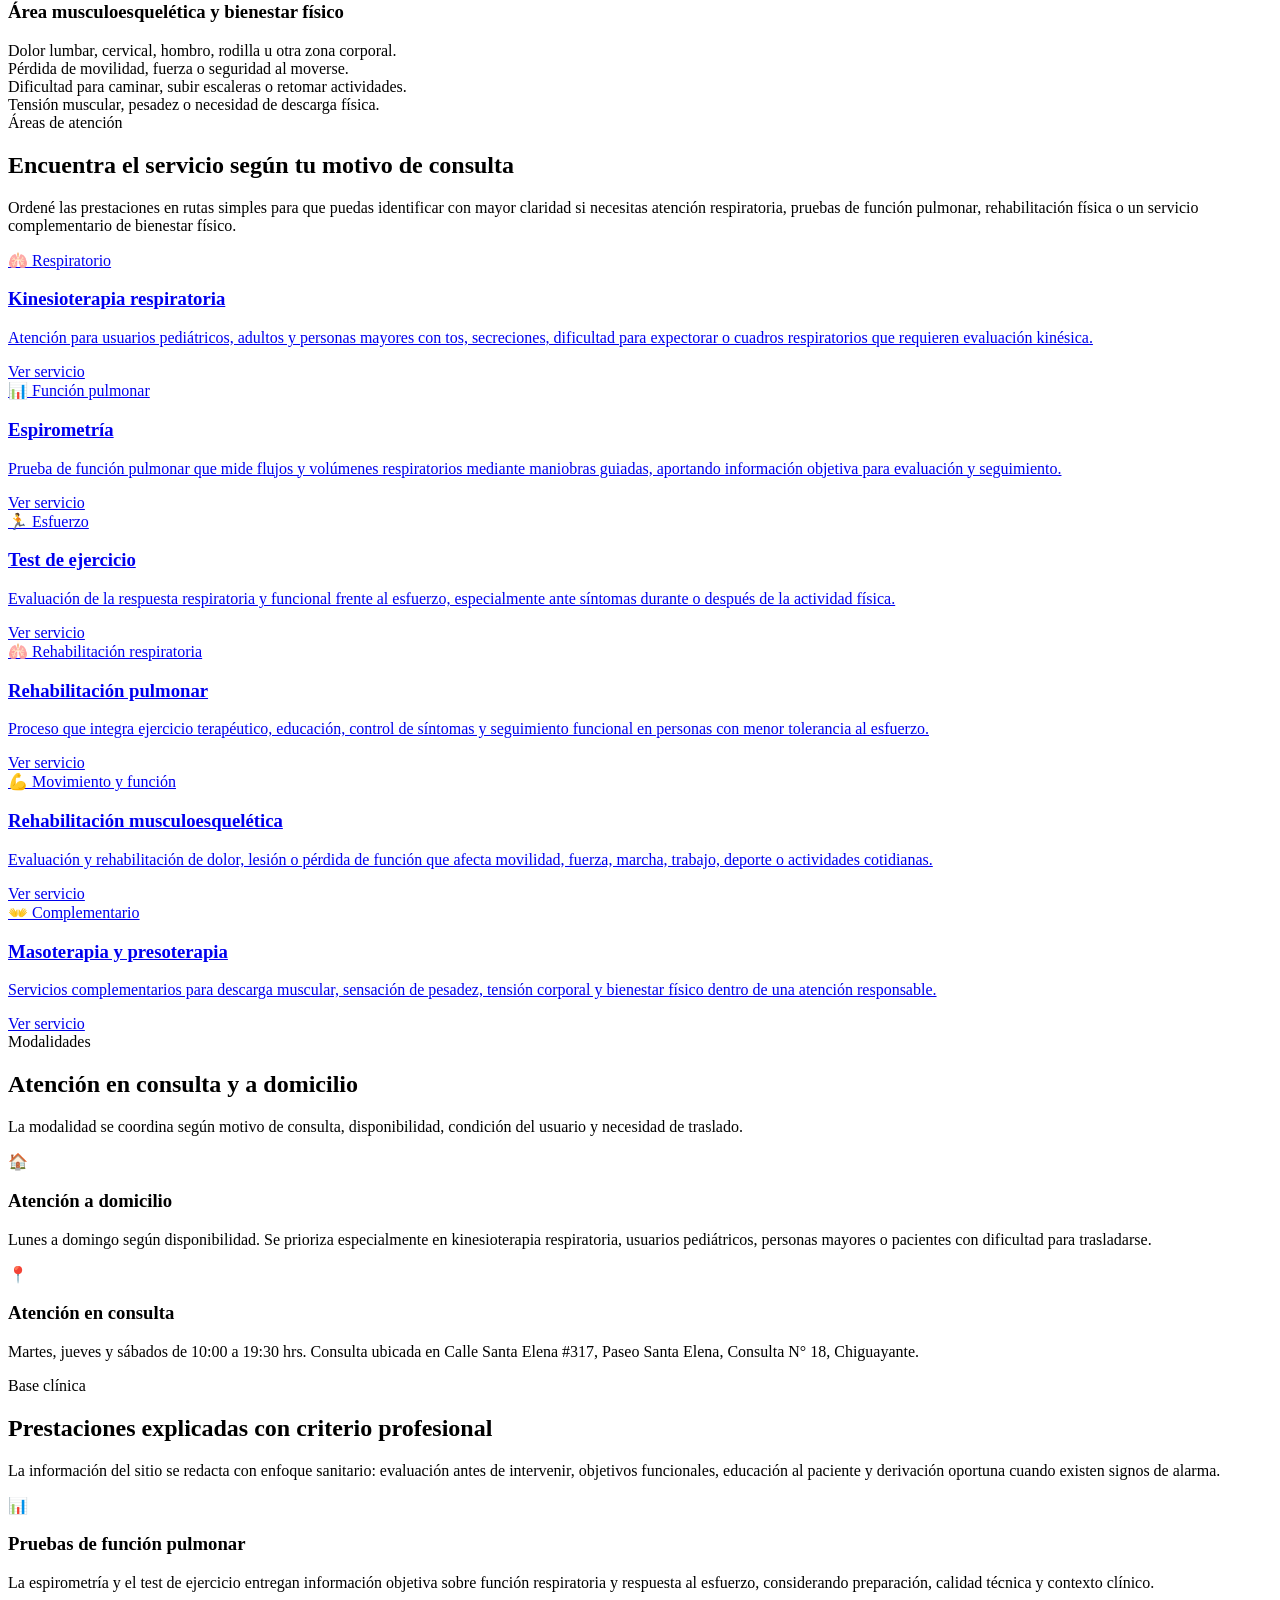
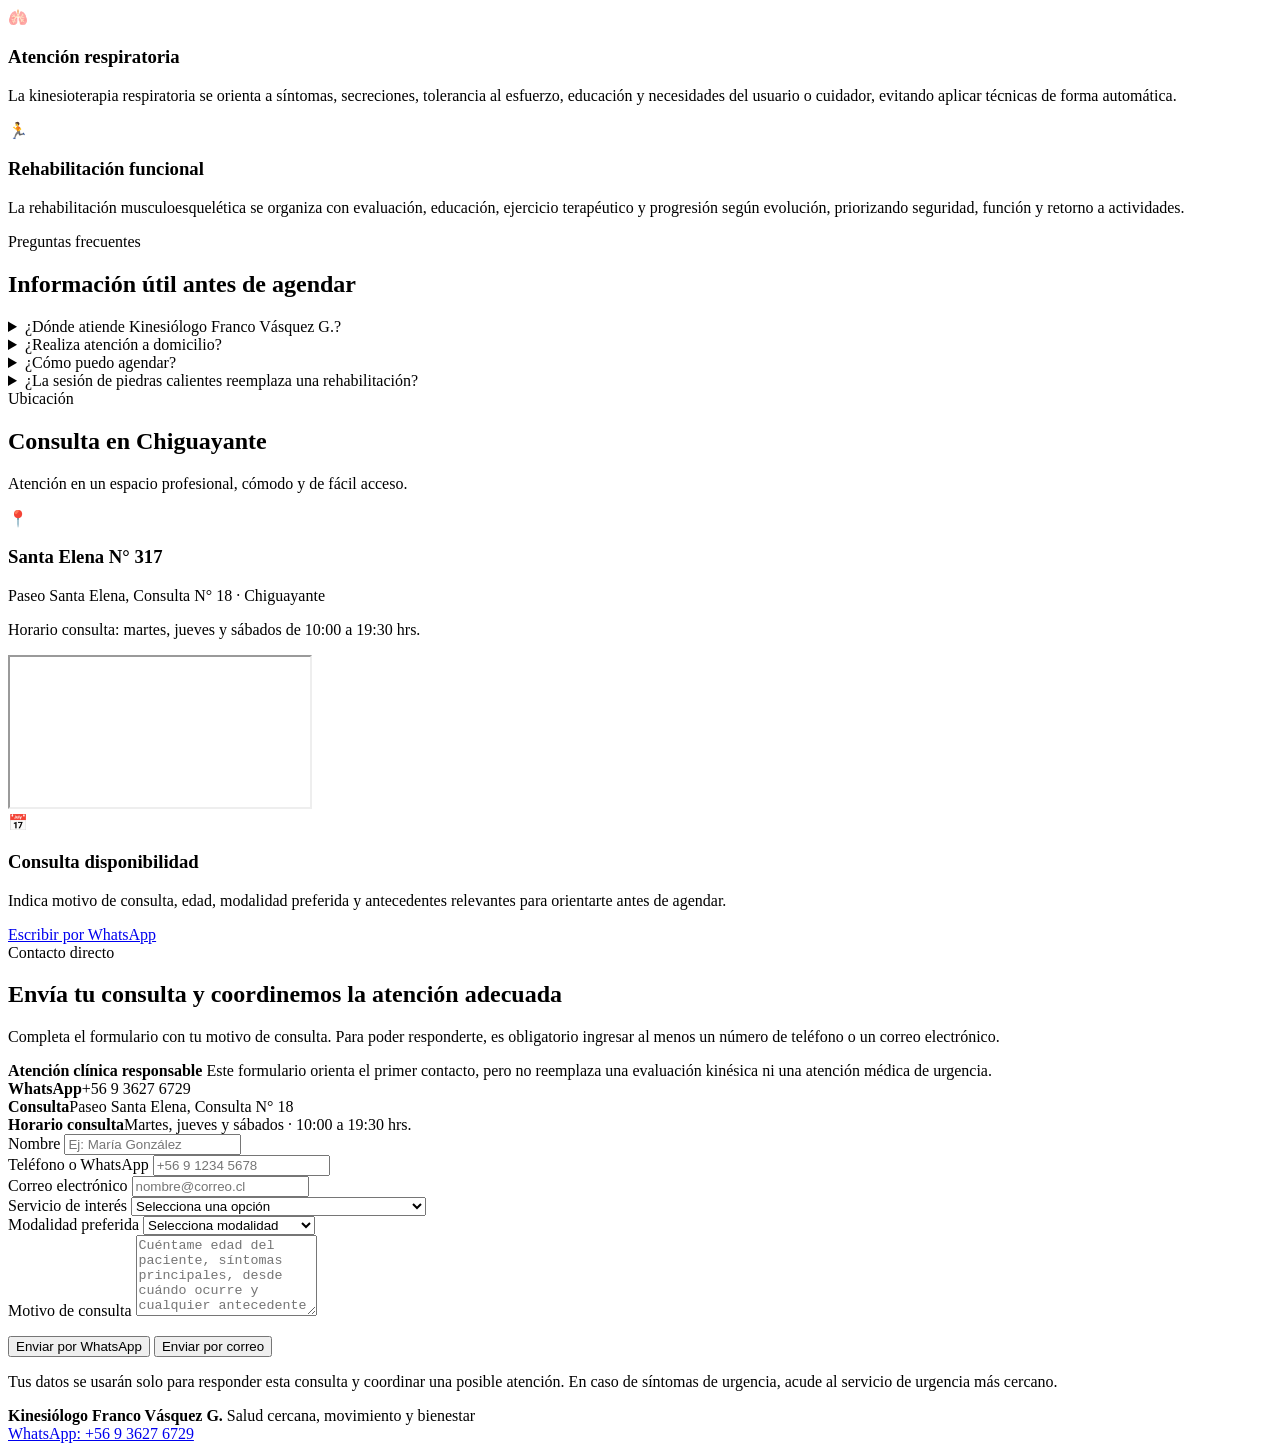
==== commit 58434547: "Add files via upload" ====
--- a/index.html
+++ b/index.html
@@ -1,655 +1,462 @@
-<!doctype html>
+<!DOCTYPE html>
+
 <html lang="es-CL">
 <head>
-  <meta charset="utf-8" />
-  <meta name="viewport" content="width=device-width, initial-scale=1" />
-  <title>Kinesiólogo Franco Vásquez G. | Kinesiología en Chiguayante</title>
-  <meta name="description" content="Kinesiólogo en Chiguayante. Atención Kinésica profesional en consulta y visita domiciliaria: Kinesioterapia respiratoria, Rehabilitación musculoesquelética, Espirometría, Test de ejercicio, Rehabilitación pulmonar, Masoterapia, Presoterapia y Sesión de piedras calientes. Agenda por WhatsApp." />
-  <meta name="keywords" content="Kinesiólogo Chiguayante, Kinesiología Chiguayante, Kinesioterapia respiratoria pediátrica, Kinesiología a domicilio, Espirometría Chiguayante, Test de ejercicio Chiguayante, Rehabilitación pulmonar, Rehabilitación musculoesquelética, Masoterapia Chiguayante, Presoterapia Chiguayante, Sesión de piedras calientes Chiguayante" />
-  <meta property="og:title" content="Kinesiólogo Franco Vásquez G." />
-  <meta property="og:description" content="Salud cercana, movimiento y bienestar. Atención respiratoria, espirometría, rehabilitación física y bienestar complementario en consulta y a domicilio en Chiguayante." />
-  <meta property="og:type" content="website" />
-  <meta property="og:url" content="https://kinesiologofrancovasquez.com" />
-  <link rel="icon" href="assets/logo-circular.png" />
-  <link rel="preconnect" href="https://fonts.googleapis.com">
-  <link rel="preconnect" href="https://fonts.gstatic.com" crossorigin>
-  <link href="https://fonts.googleapis.com/css2?family=Lato:wght@400;700;900&family=Montserrat:wght@600;700;800;900&display=swap" rel="stylesheet">
-
-  <script type="application/ld+json">
-  {
-    "@context": "https://schema.org",
-    "@graph": [
-      {
-        "@type": "MedicalBusiness",
-        "@id": "https://kinesiologofrancovasquez.com/#business",
-        "name": "Kinesiólogo Franco Vásquez G.",
-        "url": "https://kinesiologofrancovasquez.com/",
-        "logo": "https://kinesiologofrancovasquez.com/assets/logo-horizontal.png",
-        "image": "https://kinesiologofrancovasquez.com/assets/logo-horizontal.png",
-        "description": "Atención Kinésica profesional en Chiguayante: Kinesioterapia respiratoria, Espirometría, Test de ejercicio, Rehabilitación pulmonar, Rehabilitación musculoesquelética, Masoterapia, Presoterapia y Sesión de piedras calientes como servicio complementario.",
-        "telephone": "+56936276729",
-        "priceRange": "$$",
-        "address": {
-          "@type": "PostalAddress",
-          "streetAddress": "Calle Santa Elena #317, Paseo Santa Elena, Consulta N° 18",
-          "addressLocality": "Chiguayante",
-          "addressRegion": "Biobío",
-          "addressCountry": "CL"
-        },
-        "areaServed": [
-          "Chiguayante",
-          "Concepción",
-          "Hualqui",
-          "San Pedro de la Paz"
-        ],
-        "openingHoursSpecification": [
-          {
-            "@type": "OpeningHoursSpecification",
-            "dayOfWeek": ["Tuesday", "Thursday", "Saturday"],
-            "opens": "10:00",
-            "closes": "19:30"
-          }
-        ],
-        "sameAs": [
-          "https://www.instagram.com/Klgofranco.ccp"
-        ],
-        "makesOffer": [
-          {"@type": "Offer", "itemOffered": {"@type": "Service", "name": "Kinesioterapia respiratoria"}},
-          {"@type": "Offer", "itemOffered": {"@type": "Service", "name": "Espirometría"}},
-          {"@type": "Offer", "itemOffered": {"@type": "Service", "name": "Test de ejercicio"}},
-          {"@type": "Offer", "itemOffered": {"@type": "Service", "name": "Rehabilitación pulmonar"}},
-          {"@type": "Offer", "itemOffered": {"@type": "Service", "name": "Rehabilitación musculoesquelética"}},
-          {"@type": "Offer", "itemOffered": {"@type": "Service", "name": "Masoterapia"}},
-          {"@type": "Offer", "itemOffered": {"@type": "Service", "name": "Presoterapia"}},
-          {"@type": "Offer", "itemOffered": {"@type": "Service", "name": "Sesión de piedras calientes"}}
-        ]
-      },
-      {
-        "@type": "FAQPage",
-        "@id": "https://kinesiologofrancovasquez.com/#faq",
-        "mainEntity": [
-          {
-            "@type": "Question",
-            "name": "¿Dónde atiende Kinesiólogo Franco Vásquez G.?",
-            "acceptedAnswer": {
-              "@type": "Answer",
-              "text": "Atiende en Calle Santa Elena #317, Paseo Santa Elena, Consulta N° 18, Chiguayante, y también realiza atención a domicilio según disponibilidad."
-            }
-          },
-          {
-            "@type": "Question",
-            "name": "¿Cómo puedo agendar una atención?",
-            "acceptedAnswer": {
-              "@type": "Answer",
-              "text": "Puedes agendar o consultar disponibilidad por WhatsApp al +56 9 3627 6729."
-            }
-          },
-          {
-            "@type": "Question",
-            "name": "¿Realiza kinesioterapia respiratoria a domicilio?",
-            "acceptedAnswer": {
-              "@type": "Answer",
-              "text": "Sí. La kinesioterapia respiratoria se realiza exclusivamente a domicilio, según evaluación clínica y disponibilidad."
-            }
-          },
-          {
-            "@type": "Question",
-            "name": "¿La sesión de piedras calientes reemplaza una evaluación Kinésica?",
-            "acceptedAnswer": {
-              "@type": "Answer",
-              "text": "No. La sesión de piedras calientes se ofrece como servicio complementario de bienestar físico y no reemplaza una evaluación kinésica cuando existe dolor, lesión o condición clínica."
-            }
-          }
-        ]
-      }
-    ]
-  }
-  </script>
-
-  <script type="application/ld+json">
-  {
-    "@context": "https://schema.org",
-    "@type": "ItemList",
-    "@id": "https://kinesiologofrancovasquez.com/#servicios-chiguayante",
-    "name": "Servicios kinésicos en Chiguayante",
-    "description": "Servicios de Kinesiólogo Franco Vásquez G. en Chiguayante: kinesioterapia respiratoria, espirometría, test de ejercicio, rehabilitación pulmonar, rehabilitación musculoesquelética, masoterapia, presoterapia y sesión de piedras calientes.",
-    "itemListElement": [
-      {"@type": "ListItem", "position": 1, "url": "https://kinesiologofrancovasquez.com/#kinesioterapia-respiratoria-chiguayante", "name": "Kinesioterapia respiratoria en Chiguayante"},
-      {"@type": "ListItem", "position": 2, "url": "https://kinesiologofrancovasquez.com/#espirometria-chiguayante", "name": "Espirometría en Chiguayante"},
-      {"@type": "ListItem", "position": 3, "url": "https://kinesiologofrancovasquez.com/#test-de-ejercicio-chiguayante", "name": "Test de ejercicio en Chiguayante"},
-      {"@type": "ListItem", "position": 4, "url": "https://kinesiologofrancovasquez.com/#rehabilitacion-pulmonar-chiguayante", "name": "Rehabilitación pulmonar en Chiguayante"},
-      {"@type": "ListItem", "position": 5, "url": "https://kinesiologofrancovasquez.com/#rehabilitacion-musculoesqueletica-chiguayante", "name": "Rehabilitación musculoesquelética en Chiguayante"},
-      {"@type": "ListItem", "position": 6, "url": "https://kinesiologofrancovasquez.com/#masoterapia-presoterapia-chiguayante", "name": "Masoterapia y presoterapia en Chiguayante"}
-    ]
-  }
-  </script>
-
-  <style>
-    :root{
-      --navy:#0A1923;
-      --navy2:#062B3A;
-      --teal:#00B2B3;
-      --coral:#FF4D4F;
-      --gray:#E6ECEF;
-      --white:#FFFFFF;
-      --text:#12222D;
-      --muted:#5B6870;
-      --shadow:0 20px 55px rgba(10,25,35,.12);
-      --radius:28px;
-    }
-    *{box-sizing:border-box}
-    html{scroll-behavior:smooth}
-    body{
-      margin:0;
-      font-family:'Lato', system-ui, -apple-system, BlinkMacSystemFont, 'Segoe UI', sans-serif;
-      color:var(--text);
-      background:#F7FAFB;
-      line-height:1.5;
-    }
-    img{max-width:100%;display:block}
-    a{text-decoration:none;color:inherit}
-    .container{max-width:1180px;margin:0 auto;padding:0 22px}
-    .topbar{
-      position:sticky;top:0;z-index:50;
-      background:rgba(255,255,255,.92);
-      backdrop-filter: blur(18px);
-      border-bottom:1px solid rgba(230,236,239,.9);
-    }
-    .nav{height:82px;display:flex;align-items:center;justify-content:space-between;gap:22px}
-    .brand{display:flex;align-items:center;gap:14px;min-width:0}
-    .brand img{height:56px;width:auto;object-fit:contain}
-    .brand-fallback{display:none}
-    .menu{display:flex;gap:26px;align-items:center;font-weight:900;font-size:.92rem;color:#273743}
-    .menu a:hover{color:var(--teal)}
-    .btn{
-      display:inline-flex;align-items:center;justify-content:center;gap:10px;
-      background:var(--teal);color:#fff;border-radius:18px;
-      padding:15px 22px;font-weight:900;font-family:'Montserrat',sans-serif;
-      box-shadow:0 12px 28px rgba(0,178,179,.25);
-      transition:.2s ease;
-    }
-    .btn:hover{transform:translateY(-2px);background:#009a9b}
-    .btn.dark{background:var(--navy);box-shadow:0 12px 28px rgba(10,25,35,.22)}
-    .btn.light{background:white;color:var(--navy);box-shadow:none;border:2px solid var(--navy)}
-    .hero{background:white;position:relative;overflow:hidden}
-    .hero:before{content:"";position:absolute;right:-160px;top:-160px;width:420px;height:420px;background:rgba(0,178,179,.10);border-radius:50%;filter:blur(12px)}
-    .hero:after{content:"";position:absolute;left:-180px;bottom:-220px;width:460px;height:460px;background:rgba(255,77,79,.10);border-radius:50%;filter:blur(20px)}
-    .hero-grid{position:relative;z-index:1;display:grid;grid-template-columns:1.05fr .95fr;gap:42px;align-items:center;padding:78px 0}
-    .eyebrow{display:inline-flex;align-items:center;gap:8px;background:rgba(230,236,239,.78);border:1px solid rgba(0,178,179,.25);border-radius:999px;padding:10px 14px;color:var(--navy2);font-weight:900;font-size:.88rem}
-    .dot{width:9px;height:9px;border-radius:50%;background:var(--teal);display:inline-block}
-    h1,h2,h3{font-family:'Montserrat',sans-serif;margin:0;color:var(--navy);letter-spacing:-.04em}
-    h1{font-size:clamp(2.55rem,6vw,5.1rem);line-height:.98;margin-top:20px;font-weight:900}
-    .hero p.lead{font-size:1.24rem;color:var(--muted);max-width:680px;margin:24px 0 0;line-height:1.75}
-    .accent{color:var(--teal)}
-    .hero-actions{display:flex;flex-wrap:wrap;gap:14px;margin-top:32px}
-    .mini-grid{display:grid;grid-template-columns:repeat(3,1fr);gap:12px;margin-top:30px}
-    .mini-card{background:var(--navy);color:#fff;border-radius:22px;padding:18px;min-height:108px;display:flex;flex-direction:column;gap:10px;justify-content:center}
-    .mini-card span{font-size:1.55rem}.mini-card strong{font-family:'Montserrat',sans-serif;line-height:1.2}
-    .hero-card{background:linear-gradient(135deg,var(--navy),var(--navy2));border-radius:36px;padding:16px;box-shadow:var(--shadow)}
-    .hero-inner{background:white;border-radius:26px;padding:28px}
-    .hero-inner-top{display:flex;justify-content:space-between;gap:18px;align-items:flex-start;margin-bottom:20px}
-    .seal{width:92px;height:92px;object-fit:contain;flex:0 0 auto}
-    .card-title{font-size:1.6rem;font-weight:900;margin-top:4px}
-    .service-list{background:var(--gray);border-radius:26px;padding:22px;display:grid;gap:12px}
-    .service-chip{display:flex;align-items:center;gap:12px;background:white;border-radius:18px;padding:14px 15px;font-weight:900;box-shadow:0 8px 20px rgba(10,25,35,.06)}
-    .icon{width:42px;height:42px;border-radius:14px;background:var(--teal);color:white;display:grid;place-items:center;font-size:1.35rem;flex:0 0 auto}
-    .soft-note{margin-top:18px;background:rgba(255,77,79,.10);border-radius:22px;padding:18px}.soft-note strong{font-family:'Montserrat',sans-serif;color:var(--navy)}
-    section{padding:82px 0}
-    .section-title{text-align:center;max-width:760px;margin:0 auto 44px}.section-title .kicker{font-family:'Montserrat',sans-serif;color:var(--teal);font-weight:900;text-transform:uppercase;letter-spacing:.22em;font-size:.84rem;margin-bottom:10px}.section-title h2{font-size:clamp(2rem,4vw,3.2rem);font-weight:900}.section-title p{color:var(--muted);font-size:1.1rem;line-height:1.75}
-    .cards{display:grid;grid-template-columns:repeat(4,1fr);gap:18px}.info-card{background:white;border:1px solid rgba(230,236,239,.95);border-radius:28px;padding:25px;box-shadow:0 12px 32px rgba(10,25,35,.05);transition:.2s ease}.info-card:hover{transform:translateY(-4px);box-shadow:var(--shadow)}.info-card h3{font-size:1.25rem;font-weight:900;margin:16px 0 8px}.info-card p{color:var(--muted);font-size:.98rem;line-height:1.72;margin:0}
-    .split{display:grid;grid-template-columns:1fr 1fr;gap:24px}.panel{border-radius:34px;padding:30px;box-shadow:0 16px 36px rgba(10,25,35,.08)}.panel.dark{background:linear-gradient(135deg,var(--navy),var(--navy2));color:white}.panel.light{background:var(--gray)}.panel h3{font-size:1.8rem;font-weight:900;color:inherit}.panel p{line-height:1.75;color:inherit;opacity:.86}.panel-head{display:flex;align-items:center;gap:14px;margin-bottom:18px}.check-list{display:grid;gap:9px;margin-top:22px}.check{display:flex;align-items:flex-start;gap:10px;background:rgba(255,255,255,.09);border-radius:16px;padding:12px 14px;font-weight:700}.panel.light .check{background:white;color:var(--navy);box-shadow:0 6px 15px rgba(10,25,35,.04)}.check:before{content:"✓";color:var(--teal);font-weight:900}
-    .evidence{background:linear-gradient(135deg,var(--navy),var(--navy2));border-radius:36px;color:white;padding:42px;display:grid;grid-template-columns:1fr 1fr;gap:28px;align-items:center}.evidence h2{color:white;font-size:clamp(2rem,4vw,3rem)}.evidence p{color:var(--gray);line-height:1.8}.evidence .check{background:rgba(255,255,255,.08)}
-    .location-grid{display:grid;grid-template-columns:2fr 1fr;gap:24px}.map-card{background:var(--gray);border-radius:34px;padding:28px}.mapbox{margin-top:18px;border-radius:24px;overflow:hidden;background:white;box-shadow:inset 0 0 0 1px rgba(0,0,0,.04)}iframe{width:100%;height:310px;border:0}.reserve{background:var(--navy);color:white;border-radius:34px;padding:28px}.reserve h3{color:white;font-size:1.8rem}.reserve p{color:var(--gray)}
-    .contact-card{max-width:930px;margin:0 auto;background:white;border-radius:36px;padding:42px;text-align:center;box-shadow:var(--shadow)}.contact-card .seal{margin:0 auto 16px}.contact-grid{display:grid;grid-template-columns:1fr 1fr;gap:12px;margin-top:26px;text-align:left}.contact-item{background:var(--gray);border-radius:20px;padding:18px}.contact-item strong{font-family:'Montserrat',sans-serif;color:var(--navy)}.contact-item p{font-size:1.1rem;font-weight:900;color:var(--teal);margin:.35rem 0 0}
-    footer{background:var(--navy);color:white;padding:30px 0}.footer-row{display:flex;align-items:center;justify-content:space-between;gap:18px}.footer-row img{height:58px;width:auto}.slogan{font-weight:900;color:var(--gray)}
-    .floating-wa{position:fixed;right:18px;bottom:18px;z-index:60;background:#25D366;color:white;border-radius:999px;padding:15px 18px;font-weight:900;box-shadow:0 12px 30px rgba(0,0,0,.22);display:flex;align-items:center;gap:8px}
-
-    .tag{
-      display:inline-flex;align-items:center;gap:8px;
-      border-radius:999px;padding:8px 12px;
-      font-family:'Montserrat',sans-serif;font-weight:900;font-size:.78rem;
-      color:var(--navy2);background:rgba(0,178,179,.12);
-      border:1px solid rgba(0,178,179,.24);
-      width:max-content;
-    }
-    .info-card.featured{border:2px solid rgba(0,178,179,.28)}
-    .info-card.complementary{background:linear-gradient(180deg,#fff,rgba(230,236,239,.42));}
-    .callout{
-      background:white;border-radius:34px;padding:34px;
-      box-shadow:var(--shadow);border:1px solid rgba(230,236,239,.95);
-    }
-    .consult-grid{display:grid;grid-template-columns:1fr 1fr;gap:22px}
-    .consult-card{
-      background:#fff;border-radius:30px;padding:28px;
-      border:1px solid rgba(230,236,239,.95);
-      box-shadow:0 12px 32px rgba(10,25,35,.05);
-    }
-    .consult-card h3{font-size:1.55rem;font-weight:900;margin-bottom:14px}
-    .consult-card ul,.faq-card ul{margin:14px 0 0;padding-left:20px;color:var(--muted);line-height:1.78}
-    .clinical-note{
-      margin-top:22px;border-radius:26px;padding:22px;
-      background:rgba(255,77,79,.08);
-      border:1px solid rgba(255,77,79,.18);
-      color:var(--text);
-    }
-    .clinical-note strong{font-family:'Montserrat',sans-serif;color:var(--navy)}
-    .wellness-band{
-      margin-top:24px;background:linear-gradient(135deg,var(--navy),var(--navy2));
-      border-radius:34px;padding:30px;color:white;display:grid;grid-template-columns:1.2fr .8fr;gap:24px;align-items:center;
-    }
-    .wellness-band h3{color:white;font-size:1.8rem}
-    .wellness-band p{color:var(--gray);line-height:1.75;margin:10px 0 0}
-    .wellness-band .btn{width:max-content}
-    .faq-grid{display:grid;grid-template-columns:1fr 1fr;gap:18px}
-    .faq-card{
-      background:white;border:1px solid rgba(230,236,239,.95);
-      border-radius:26px;padding:24px;box-shadow:0 10px 28px rgba(10,25,35,.05);
-    }
-    .faq-card h3{font-size:1.15rem;font-weight:900;margin-bottom:8px}
-    .faq-card p{margin:0;color:var(--muted);line-height:1.72}
-    .cta-strip{
-      margin-top:28px;background:var(--gray);border-radius:28px;padding:24px;
-      display:flex;align-items:center;justify-content:space-between;gap:18px;flex-wrap:wrap;
-    }
-    .cta-strip strong{font-family:'Montserrat',sans-serif;color:var(--navy);font-size:1.25rem}
-
-    .seo-services{
-      background:linear-gradient(180deg,#F7FAFB 0%,#FFFFFF 100%);
-      position:relative;
-      overflow:hidden;
-    }
-    .seo-services:before{
-      content:"";position:absolute;right:-180px;top:80px;width:360px;height:360px;
-      border-radius:50%;background:rgba(0,178,179,.08);filter:blur(12px);
-    }
-    .seo-grid{
-      position:relative;z-index:1;
-      display:grid;grid-template-columns:repeat(3,1fr);gap:18px;
-    }
-    .seo-card{
-      background:white;border:1px solid rgba(230,236,239,.95);
-      border-radius:30px;padding:26px;box-shadow:0 12px 32px rgba(10,25,35,.05);
-      display:flex;flex-direction:column;gap:14px;min-height:100%;
-    }
-    .seo-card h3{font-size:1.35rem;font-weight:900;line-height:1.18;margin:0;color:var(--navy)}
-    .seo-card p{color:var(--muted);line-height:1.75;margin:0}
-    .seo-card .micro{font-family:'Montserrat',sans-serif;font-size:.82rem;font-weight:900;color:var(--teal);letter-spacing:.08em;text-transform:uppercase}
-    .seo-card .mini-list{display:grid;gap:9px;margin:4px 0 0;padding:0;list-style:none;color:var(--text)}
-    .seo-card .mini-list li{display:flex;gap:8px;align-items:flex-start;font-weight:700;line-height:1.45}
-    .seo-card .mini-list li:before{content:"•";color:var(--teal);font-weight:900}
-    .seo-card .service-link{margin-top:auto;color:var(--navy);font-family:'Montserrat',sans-serif;font-weight:900}
-    .seo-card .service-link:hover{color:var(--teal)}
-
-    @media(max-width:930px){.menu{display:none}.hero-grid,.split,.evidence,.location-grid,.consult-grid,.wellness-band,.faq-grid,.seo-grid{grid-template-columns:1fr}.hero-grid{padding:48px 0}.cards{grid-template-columns:1fr 1fr}.seo-grid{grid-template-columns:1fr 1fr}.mini-grid{grid-template-columns:1fr}.brand img{height:46px}.nav{height:72px}.footer-row{flex-direction:column;text-align:center}.hero-inner-top{flex-direction:column}.contact-grid{grid-template-columns:1fr}}
-    @media(max-width:560px){.container{padding:0 16px}section{padding:58px 0}.cards,.seo-grid{grid-template-columns:1fr}h1{font-size:2.65rem}.hero-actions .btn{width:100%}.panel,.map-card,.reserve,.contact-card{padding:22px;border-radius:26px}.evidence{padding:26px;border-radius:26px}.floating-wa{left:14px;right:14px;justify-content:center}.hero-card{border-radius:28px}.hero-inner{padding:20px;border-radius:22px}.service-chip{font-size:.95rem}}
-  </style>
+<meta charset="utf-8"/>
+<meta content="width=device-width, initial-scale=1" name="viewport"/>
+<title>Kinesiólogo en Chiguayante | Franco Vásquez G.</title>
+<meta content="Kinesiólogo en Chiguayante con enfoque respiratorio y rehabilitación funcional. Espirometría, test de ejercicio, kinesioterapia respiratoria, rehabilitación pulmonar, rehabilitación musculoesquelética, masoterapia, presoterapia y piedras calientes. Atención en consulta y a domicilio." name="description"/>
+<meta content="#0A1923" name="theme-color"/>
+<link href="https://kinesiologofrancovasquez.com/" rel="canonical"/>
+<meta content="Kinesiólogo Franco Vásquez G. | Chiguayante" property="og:title"/>
+<meta content="Atención respiratoria, pruebas de función pulmonar y rehabilitación funcional en Chiguayante." property="og:description"/>
+<meta content="website" property="og:type"/>
+<meta content="https://kinesiologofrancovasquez.com/" property="og:url"/>
+<meta content="https://kinesiologofrancovasquez.com/assets/logo-horizontal.png" property="og:image"/>
+<meta content="es_CL" property="og:locale"/>
+<meta content="Kinesiólogo Franco Vásquez G." property="og:site_name"/>
+<meta content="summary_large_image" name="twitter:card"/>
+<link href="assets/logo-circular.png" rel="icon"/>
+<link href="https://fonts.googleapis.com" rel="preconnect"/>
+<link crossorigin="" href="https://fonts.gstatic.com" rel="preconnect"/>
+<link href="https://fonts.googleapis.com/css2?family=Lato:wght@400;700;900&amp;family=Montserrat:wght@600;700;800;900&amp;display=swap" rel="stylesheet"/>
+<link href="style.css" rel="stylesheet"/>
+<script type="application/ld+json">{"@context": "https://schema.org", "@graph": [{"@type": ["MedicalBusiness", "LocalBusiness"], "@id": "https://kinesiologofrancovasquez.com/#business", "name": "Kinesiólogo Franco Vásquez G.", "url": "https://kinesiologofrancovasquez.com/", "logo": "https://kinesiologofrancovasquez.com/assets/logo-horizontal.png", "image": "https://kinesiologofrancovasquez.com/assets/logo-horizontal.png", "telephone": "+56936276729", "priceRange": "$$", "address": {"@type": "PostalAddress", "streetAddress": "Calle Santa Elena #317, Paseo Santa Elena, Consulta N° 18", "addressLocality": "Chiguayante", "addressCountry": "CL"}, "areaServed": ["Chiguayante", "Concepción", "Hualqui", "San Pedro de la Paz"], "openingHoursSpecification": [{"@type": "OpeningHoursSpecification", "dayOfWeek": ["Tuesday", "Thursday", "Saturday"], "opens": "10:00", "closes": "19:30"}], "sameAs": ["https://www.instagram.com/klgofranco.ccp/"], "medicalSpecialty": ["PhysicalTherapy", "RespiratoryTherapy"]}, {"@type": "Person", "@id": "https://kinesiologofrancovasquez.com/#franco", "name": "Franco Vásquez G.", "jobTitle": "Kinesiólogo", "alumniOf": {"@type": "CollegeOrUniversity", "name": "Universidad del Desarrollo"}}, {"@type": "WebSite", "@id": "https://kinesiologofrancovasquez.com/#website", "url": "https://kinesiologofrancovasquez.com/", "name": "Kinesiólogo Franco Vásquez G.", "inLanguage": "es-CL"}]}</script>
 </head>
 <body>
-  <a class="floating-wa" href="https://wa.me/56936276729?text=Hola%2C%20quiero%20consultar%20disponibilidad%20para%20una%20atenci%C3%B3n%20kin%C3%A9sica." target="_blank" rel="noopener">📲 Agendar por WhatsApp</a>
-  <header class="topbar">
-    <div class="container nav">
-      <a class="brand" href="#inicio" aria-label="Inicio">
-        <img src="assets/logo-horizontal.png" alt="Kinesiólogo Franco Vásquez G." />
-        <span class="brand-fallback">Kinesiólogo Franco Vásquez G.</span>
-      </a>
-      <nav class="menu" aria-label="Menú principal">
-        <a href="#servicios">Servicios</a>
-        <a href="#servicios-chiguayante">Áreas</a>
-        <a href="#cuando-consultar">Cuándo consultar</a>
-        <a href="#modalidades">Atención</a>
-        <a href="#ubicacion">Ubicación</a>
-        <a href="#faq">Preguntas</a>
-        <a href="#contacto">Contacto</a>
-      </nav>
-      <a class="btn" href="https://wa.me/56936276729?text=Hola%2C%20quiero%20consultar%20disponibilidad%20para%20una%20atenci%C3%B3n%20kin%C3%A9sica." target="_blank" rel="noopener">Agendar</a>
-    </div>
-  </header>
-
-  <main id="inicio">
-    <section class="hero">
-      <div class="container hero-grid">
-        <div>
-          <div class="eyebrow"><span class="dot"></span> Atención profesional, cercana y personalizada</div>
-          <h1>Kinesiólogo en Chiguayante: 
-            
-            <span class="accent">Atención respiratoria,
-            </span> Pruebas de función pulmonar,
-            <span class="accent">Rehabilitación Musculoesquelética,
-            </span>  Bienestar Físico y Mental.</h1>
-          <p class="lead">Atención Kinésica en consulta y a domicilio, con enfoque humano, clínico y personalizado para usuarios pediátricos, adultos y personas mayores.</p>
-          <div class="hero-actions">
-            <a class="btn" href="https://wa.me/56936276729?text=Hola%2C%20quiero%20consultar%20disponibilidad%20para%20una%20atenci%C3%B3n%20kin%C3%A9sica." target="_blank" rel="noopener">📲 Agenda tu hora por WhatsApp</a>
-            <a class="btn light" href="#servicios">Ver servicios</a>
-          </div>
-          <div class="mini-grid" aria-label="Población atendida">
-            <div class="mini-card"><span>👶</span><strong>Pediatría</strong></div>
-            <div class="mini-card"><span>👥</span><strong>Adultos y personas mayores</strong></div>
-            <div class="mini-card"><span>🏠</span><strong>Consulta y domicilio</strong></div>
-          </div>
-        </div>
-        <div class="hero-card">
-          <div class="hero-inner">
-            <div class="hero-inner-top">
-              <div>
-                <div class="eyebrow" style="padding:8px 12px">Consulta privada</div>
-                <h2 class="card-title">Kinesiólogo Franco Vásquez G.</h2>
-              </div>
-              <img class="seal" src="assets/logo-circular.png" alt="Logo circular Kinesiólogo Franco Vásquez G." />
-            </div>
-            <div class="service-list">
-              <strong style="font-family:Montserrat,sans-serif;font-size:1.18rem;color:var(--navy)">Servicios destacados</strong>
-              <div class="service-chip"><span class="icon">🫁</span> Kinesioterapia respiratoria</div>
-              <div class="service-chip"><span class="icon">📈</span> Espirometría y test de ejercicio</div>
-              <div class="service-chip"><span class="icon">🏃</span> Rehabilitación musculoesquelética</div>
-              <div class="service-chip"><span class="icon">✨</span> Bienestar complementario: masoterapia, presoterapia y piedras calientes</div>
-            </div>
-            <div class="soft-note">
-              <strong>Cuidamos tu salud, acompañamos tu recuperación</strong>
-              <p style="margin:.45rem 0 0;color:var(--muted)">Evaluación clínica, objetivos claros y atención cercana para cada etapa del proceso.</p>
-            </div>
-          </div>
-        </div>
-      </div>
-    </section>
-
-    <section id="servicios">
-      <div class="container">
-        <div class="section-title">
-          <div class="kicker">Servicios</div>
-          <h2>Atención Kinésica integral</h2>
-          <p>Te entrego el apoyo que necesitas</p>
-        </div>
-        <div class="cards">
-          <article class="info-card featured"><span class="icon">🫁</span><span class="tag">Área respiratoria</span><h3>Respiratoria</h3><p>Kinesioterapia respiratoria para usuarios pediátricos, adultos y personas mayores. Apoyo profesional para movilizar secreciones, permeabilizar vía aérea y acompañar cuadros respiratorios según evaluación clínica.</p></article>
-          <article class="info-card featured"><span class="icon">📊</span><span class="tag">Función pulmonar</span><h3>Espirometría y test de ejercicio</h3><p>Pruebas de función pulmonar para orientar evaluación, seguimiento y toma de decisiones clínicas cuando corresponda.</p></article>
-          <article class="info-card featured"><span class="icon">💪</span><span class="tag">Rehabilitación</span><h3>Movimiento y recuperación</h3><p>Rehabilitación musculoesquelética para recuperar movilidad, función y bienestar físico mediante objetivos claros y atención personalizada.</p></article>
-          <article class="info-card complementary"><span class="icon">🌿</span><span class="tag">Complementario</span><h3>Bienestar físico</h3><p>Masoterapia, presoterapia y sesión de piedras calientes como apoyo al bienestar muscular, relajación y recuperación física. No reemplaza una evaluación Kinésica cuando existe dolor o lesión.</p></article>
-        </div>
-
-        <div class="wellness-band">
-          <div>
-            <span class="tag" style="background:rgba(255,255,255,.12);color:white;border-color:rgba(255,255,255,.22)">Servicio destacado</span>
-            <h3 style="margin-top:12px">Sesión de piedras calientes + Masoterapia</h3>
-            <p>Regálate un respiro con nuestro servicio complementario de bienestar físico, ideal para quienes buscan relajación muscular y una experiencia de recuperación en un entorno profesional y seguro.</p>
-          </div>
-          <a class="btn" href="https://wa.me/56936276729?text=Hola%2C%20quiero%20consultar%20por%20una%20sesi%C3%B3n%20de%20piedras%20calientes." target="_blank" rel="noopener">Consultar disponibilidad</a>
-        </div>
-      </div>
-    </section>
-
-
-    <section id="servicios-chiguayante" class="seo-services">
-      <div class="container">
-        <div class="section-title">
-          <div class="kicker">Áreas de atención en Chiguayante</div>
-          <h2>Servicios Kinésicos:</h2>
-          <p>Aquí:.</p>
-        </div>
-        <div class="seo-grid">
-          <article class="seo-card" id="kinesioterapia-respiratoria-chiguayante">
-            <span class="micro">Área Respiratoria</span>
-            <span class="icon">🫁</span>
-            <h3>Kinesioterapia respiratoria en Chiguayante</h3>
-            <p>Atención respiratoria profesional para usuarios pediátricos, adultos y personas mayores que requieren apoyo para movilizar secreciones, permeabilizar vía aérea y recibir orientación respiratoria según evaluación clínica en patologías agudas y crónicas.</p>
-            <ul class="mini-list">
-              <li>Atención en domicilio.</li>
-              <li>Apoyo en cuadros respiratorios agudos o crónicos.</li>
-              <li>Orientación clara para pacientes, familias y cuidadores.</li>
-            </ul>
-            <a class="service-link" href="https://wa.me/56936276729?text=Hola%2C%20quiero%20consultar%20por%20kinesioterapia%20respiratoria%20en%20Chiguayante." target="_blank" rel="noopener">Consultar por WhatsApp →</a>
-          </article>
-
-          <article class="seo-card" id="espirometria-chiguayante">
-            <span class="micro">Función pulmonar</span>
-            <span class="icon">📊</span>
-            <h3>Espirometría en Chiguayante</h3>
-            <p>Espirometría Pre y Post Broncodilatador: orienta el diagnóstico clínico y seguimiento de la función pulmonar, especialmente cuando existe sospecha de cronicidad, síntomas respiratorios persistentes o necesidad de control clínico en ASMA y EPOC.</p>
-            <ul class="mini-list">
-              <li>Atención en consulta y a domicilio.</li>
-              <li>Entrega de informe.</li>
-              <li>Entrega de orientación general sobre el proceso y pasos a seguir.</li>
-            </ul>
-            <a class="service-link" href="https://wa.me/56936276729?text=Hola%2C%20quiero%20consultar%20disponibilidad%20para%20una%20espirometr%C3%ADa%20en%20Chiguayante." target="_blank" rel="noopener">Agendar espirometría →</a>
-          </article>
-
-          <article class="seo-card" id="test-de-ejercicio-chiguayante">
-            <span class="micro">Función pulmonar</span>
-            <span class="icon">📈</span>
-            <h3>Test de ejercicio en Chiguayante</h3>
-            <p>Prueba de provocación bronquial con ejercicio orientada a evaluar respuesta respiratoria y funcional ante el esfuerzo, especialmente en usuarios con sospecha de síntomas inducidos por ejercicio, necesidad de evaluación complementaria y seguimiento de patologías crónicas respiratorias.</p>
-            <ul class="mini-list">
-              <li>Atención en consulta y a domicilio según disponibilidad.</li>
-              <li>Evaluación guiada y supervisada.</li>
-              <li>Útil como apoyo para decisiones clínicas y sospecha diagnóstica especialmente en pediatría (Sospecha de ASMA y Otros).</li>
-            </ul>
-            <a class="service-link" href="https://wa.me/56936276729?text=Hola%2C%20quiero%20consultar%20por%20test%20de%20ejercicio%20en%20Chiguayante." target="_blank" rel="noopener">Consultar test de ejercicio →</a>
-          </article>
-
-          <article class="seo-card" id="rehabilitacion-pulmonar-chiguayante">
-            <span class="micro">Respiratorio funcional</span>
-            <span class="icon">🫀</span>
-            <h3>Rehabilitación pulmonar en Chiguayante</h3>
-            <p>Programa de atención Kinésica orientado a mejorar tolerancia al esfuerzo, funcionalidad y educación respiratoria en personas con condiciones respiratorias, siempre adaptado a la evaluación y objetivos individuales.</p>
-            <ul class="mini-list">
-              <li>Plan personalizado según condición y capacidad funcional.</li>
-              <li>Educación respiratoria y acompañamiento progresivo.</li>
-              <li>Modalidad en consulta o domicilio.</li>
-            </ul>
-            <a class="service-link" href="https://wa.me/56936276729?text=Hola%2C%20quiero%20consultar%20por%20rehabilitaci%C3%B3n%20pulmonar%20en%20Chiguayante." target="_blank" rel="noopener">Consultar rehabilitación pulmonar →</a>
-          </article>
-
-          <article class="seo-card" id="rehabilitacion-musculoesqueletica-chiguayante">
-            <span class="micro">Movimiento y función</span>
-            <span class="icon">💪</span>
-            <h3>Rehabilitación musculoesquelética en Chiguayante</h3>
-            <p>Evaluación y rehabilitación para dolor, pérdida de movilidad, lesiones, sobrecarga muscular o dificultad para realizar actividades diarias, con objetivos claros y progresión según evidencia científica.</p>
-            <ul class="mini-list">
-              <li>Dolor lumbar, cervical, hombro, rodilla u otras zonas.</li>
-              <li>Recuperación funcional y retorno progresivo al movimiento.</li>
-              <li>Atención profesional en consulta y a domicilio.</li>
-            </ul>
-            <a class="service-link" href="https://wa.me/56936276729?text=Hola%2C%20quiero%20consultar%20por%20rehabilitaci%C3%B3n%20musculoesquel%C3%A9tica%20en%20Chiguayante." target="_blank" rel="noopener">Consultar rehabilitación física →</a>
-          </article>
-
-          <article class="seo-card" id="masoterapia-presoterapia-chiguayante">
-            <span class="micro">Bienestar complementario</span>
-            <span class="icon">🌿</span>
-            <h3>Masoterapia, Presoterapia y Sesión de Piedras calientes en Chiguayante</h3>
-            <p>Servicios complementarios de bienestar físico y mental, orientados a recuperación muscular, descanso y apoyo al cuidado corporal.</p>
-            <ul class="mini-list">
-              <li>Masoterapia clínica.</li>
-              <li>Presoterapia.</li>
-              <li>Sesión de piedras calientes.</li>
-            </ul>
-            <a class="service-link" href="https://wa.me/56936276729?text=Hola%2C%20quiero%20consultar%20por%20masoterapia%2C%20presoterapia%20o%20sesi%C3%B3n%20de%20piedras%20calientes%20en%20Chiguayante." target="_blank" rel="noopener">Consultar bienestar físico →</a>
-          </article>
-        </div>
-        <div class="cta-strip">
-          <strong>¿No sabes qué servicio necesitas?</strong>
-          <a class="btn" href="https://wa.me/56936276729?text=Hola%2C%20necesito%20orientaci%C3%B3n%20para%20elegir%20el%20servicio%20kin%C3%A9sico%20adecuado." target="_blank" rel="noopener">Solicita orientación por WhatsApp</a>
-        </div>
-      </div>
-    </section>
-
-    <section id="cuando-consultar" style="background:white">
-      <div class="container">
-        <div class="section-title">
-          <div class="kicker">Orientación</div>
-          <h2>¿Cuándo consultar?</h2>
-          <p>Identifica señales que pueden requerir evaluación Kinésica.</p>
-        </div>
-        <div class="consult-grid">
-          <article class="consult-card">
-            <span class="icon">🫁</span>
-            <h3>Área respiratoria</h3>
-            <ul>
-              <li>Tos con secreciones o dificultad para eliminar flemas.</li>
-              <li>Cuadros respiratorios agudos de larga duración.</li>
-              <li>Niños, adultos o personas mayores con necesidad de orientación respiratoria en cuadros crónicos (ASMA, EPOC, LCFA).</li>
-              <li>Indicación o necesidad de exámenes de función pulmonar como: Espirometría, Test de ejercicio o Rehabilitación pulmonar.</li>
-            </ul>
-          </article>
-          <article class="consult-card">
-            <span class="icon">🏃</span>
-            <h3>Área musculoesquelética</h3>
-            <ul>
-              <li>Dolor persistente.</li>
-              <li>Pérdida de movilidad, fuerza, equilibrio o funcionalidad.</li>
-              <li>Dificultad para caminar, subir escaleras o realizar actividades diarias.</li>
-              <li>Lesiones, sobrecarga muscular o retorno progresivo a la actividad física.</li>
-            </ul>
-          </article>
-        </div>
-        <div class="clinical-note">
-          <strong>Importante:</strong> si presentas dificultad respiratoria, dolor torácico, labios morados, fiebre persistente, decaimiento importante, acude a al servicio de urgencia más cercano.
-        </div>
-      </div>
-    </section>
-
-    <section id="modalidades" style="background:white">
-      <div class="container">
-        <div class="section-title">
-          <div class="kicker">Modalidades</div>
-          <h2>Atención en consulta y a domicilio</h2>
-          <p>Elige la modalidad que mejor se adapte a tus necesidades</p>
-        </div>
-        <div class="split">
-          <article class="panel dark">
-            <div class="panel-head"><span class="icon">🏠</span><div><h3>Atención a domicilio en Chiguayante y alrededores</h3><p>Lunes a domingo</p></div></div>
-            <p>Ideal para usuarios pediátricos, personas mayores y pacientes que requieren atención en el hogar. La kinesioterapia respiratoria se realiza exclusivamente a domicilio.</p>
-            <div class="check-list">
-              <div class="check">Kinesioterapia respiratoria pediátrica</div>
-              <div class="check">Kinesioterapia respiratoria en adultos y personas mayores</div>
-              <div class="check">Movilización de secreciones y permeabilización de vía aérea</div>
-              <div class="check">Manejo respiratorio en cuadros agudos y crónicos</div>
-              <div class="check">Rehabilitación pulmonar</div>
-              <div class="check">Rehabilitación musculoesquelética</div>
-            </div>
-          </article>
-          <article class="panel light">
-            <div class="panel-head"><span class="icon">📍</span><div><h3>Atención en consulta</h3><p>Martes, jueves y sábados · 10:00 a 19:30 hrs.</p></div></div>
-            <p>Consulta ubicada en Chiguayante en Paseo Santa Elena, cercano a Sucursal BancoEstado y Panadería Central.</p>
-            <div class="check-list">
-              <div class="check">Espirometría</div>
-              <div class="check">Test de ejercicio</div>
-              <div class="check">Rehabilitación pulmonar</div>
-              <div class="check">Rehabilitación musculoesquelética</div>
-              <div class="check">Masoterapia</div>
-              <div class="check">Presoterapia</div>
-              <div class="check">Sesión de piedras calientes como bienestar complementario</div>
-            </div>
-          </article>
-        </div>
-      </div>
-    </section>
-
-    <section>
-      <div class="container">
-        <div class="evidence">
-          <div>
-            <div class="kicker" style="color:var(--teal);font-family:Montserrat,sans-serif;font-weight:900;letter-spacing:.22em;text-transform:uppercase">Enfoque profesional</div>
-            <h2>Atención basada en evidencia científica actualizada.</h2>
-            <p>Cada intervención se adapta a tus caracterpisticas y necesidades. Información clara que facilitar la toma de decisiones y continuidad del tratamiento.</p>
-          </div>
-          <div class="check-list">
-            <div class="check">Evaluación clínica individual</div>
-            <div class="check">Atención profesional y personalizada</div>
-            <div class="check">Lenguaje claro a usuarios, familiares y cuidadores</div>
-            <div class="check">Acompañamiento cercano y humano</div>
-          </div>
-        </div>
-      </div>
-    </section>
-
-    <section id="ubicacion" style="background:white">
-      <div class="container">
-        <div class="section-title">
-          <div class="kicker">Ubicación</div>
-          <h2>Consulta en Chiguayante</h2>
-          <p>Atención en un espacio profesional, cómodo y de fácil acceso.</p>
-        </div>
-        <div class="location-grid">
-          <div class="map-card">
-            <div class="panel-head"><span class="icon">📍</span><div><h3>Santa Elena N° 317</h3><p>Paseo Santa Elena, Consulta N° 18 · Chiguayante</p></div></div>
-            <p>Horario consulta: martes, jueves y sábados de 10:00 a 19:30 hrs.</p>
-            <div class="mapbox"><iframe title="Ubicación Paseo Santa Elena Chiguayante" src="https://www.google.com/maps?q=Santa%20Elena%20317%20Chiguayante%20Chile&output=embed" loading="lazy"></iframe></div>
-          </div>
-          <div class="reserve">
-            <span class="icon">📅</span>
-            <h3 style="margin-top:14px">Reserva tu hora</h3>
-            <p>Consulta disponibilidad para coordinar servicio, horario y modalidad de atención.</p>
-            <a class="btn" style="width:100%;margin-top:15px" href="https://wa.me/56936276729?text=Hola%2C%20quiero%20consultar%20disponibilidad%20para%20una%20atenci%C3%B3n%20kin%C3%A9sica." target="_blank" rel="noopener">Escríbeme</a>
-          </div>
-        </div>
-      </div>
-    </section>
-
-    <section id="faq" style="background:white">
-      <div class="container">
-        <div class="section-title">
-          <div class="kicker">Preguntas frecuentes</div>
-          <h2>¿Dudas antes de agendar?</h2>
-          <p>Guía rápida para ayudarte a elegir la modalidad más adecuada.</p>
-        </div>
-        <div class="faq-grid">
-          <article class="faq-card">
-            <h3>¿Dónde está ubicada la consulta?</h3>
-            <p>Calle Santa Elena #317, Paseo Santa Elena, Consulta N° 18, Chiguayante.</p>
-          </article>
-          <article class="faq-card">
-            <h3>¿Qué días atiendes en consulta?</h3>
-            <p>Martes, jueves y sábados de 10:00 a 19:30 hrs.</p>
-          </article>
-          <article class="faq-card">
-            <h3>¿Atiendes a domicilio?</h3>
-            <p>Sí. La atención a domicilio se realiza de lunes a domingo según disponibilidad dentro de Chiguayante y sus alrededores.</p>
-          </article>
-          <article class="faq-card">
-            <h3>¿Cómo puedo agendar?</h3>
-            <p>Agenda o consulta disponibilidad por WhatsApp al +56 9 3627 6729.</p>
-          </article>
-          <article class="faq-card">
-            <h3>¿Atiendes niños y personas mayores?</h3>
-            <p>Sí. La atención está orientada a usuarios pediátricos, adultos y personas mayores, según evaluación clínica.</p>
-          </article>
-          <article class="faq-card">
-            <h3>¿La sesión de piedras calientes es clínica?</h3>
-            <p>Se presenta como servicio complementario de bienestar físico.</p>
-          </article>
-        </div>
-        <div class="cta-strip">
-          <strong>¿Tienes dudas?</strong>
-          <a class="btn" href="https://wa.me/56936276729?text=Hola%2C%20quiero%20orientaci%C3%B3n%20para%20elegir%20el%20servicio%20kin%C3%A9sico%20adecuado." target="_blank" rel="noopener">Hablemos por WhatsApp</a>
-        </div>
-      </div>
-    </section>
-
-    <section id="contacto">
-      <div class="container">
-        <div class="contact-card">
-          <img class="seal" src="assets/logo-circular.png" alt="Logo circular" />
-          <div class="kicker" style="font-family:Montserrat,sans-serif;color:var(--teal);font-weight:900;letter-spacing:.22em;text-transform:uppercase">Agenda tu hora</div>
-          <h2 style="font-size:clamp(2rem,4vw,3.5rem);margin-top:12px">Te acompaño en tu recuperación.</h2>
-          <p style="color:var(--muted);font-size:1.1rem;max-width:660px;margin:18px auto 0;line-height:1.75">Atención respiratoria (KNTR), Aspiración de secreciones, Pruebas de función pulmonar, Rehabilitación musculoesquelética y bienestar complementario como Masoterapia, Presoterapia y Sesión de piedras calientes en Chiguayante y alrededores.</p>
-          <div class="hero-actions" style="justify-content:center">
-            <a class="btn" href="https://wa.me/56936276729?text=Hola%2C%20quiero%20consultar%20disponibilidad%20para%20una%20atenci%C3%B3n%20kin%C3%A9sica." target="_blank" rel="noopener">Agenda tu hora por WhatsApp</a>
-            <a class="btn light" href="https://www.instagram.com/Klgofranco.ccp" target="_blank" rel="noopener">Instagram</a>
-          </div>
-          <div class="contact-grid">
-            <div class="contact-item"><strong>WhatsApp</strong><p>+56 9 3627 6729</p></div>
-            <div class="contact-item"><strong>Instagram</strong><p>@Klgofranco.ccp</p></div>
-          </div>
-        </div>
-      </div>
-    </section>
-  </main>
-
-  <footer>
-    <div class="container footer-row">
-      <img src="assets/logo-horizontal.png" alt="Kinesiólogo Franco Vásquez G." />
-      <div class="slogan">Salud cercana, movimiento y bienestar<br><span style="font-weight:700;color:#BFD1D6">Paseo Santa Elena, Consulta N° 18 · Chiguayante</span></div>
-      <a style="color:var(--teal);font-weight:900" href="https://wa.me/56936276729" target="_blank" rel="noopener">WhatsApp: +56 9 3627 6729</a>
-    </div>
-  </footer>
+<a class="skip-link" href="#inicio">Saltar al contenido principal</a>
+<a class="floating-wa" href="https://wa.me/56936276729?text=Hola%2C%20quiero%20consultar%20disponibilidad%20para%20una%20atenci%C3%B3n%20kin%C3%A9sica." rel="noopener" target="_blank">📲 WhatsApp</a>
+<header class="topbar">
+<div class="container nav">
+<a aria-label="Ir al inicio - Kinesiólogo Franco Vásquez G." class="brand" href="#inicio">
+<img alt="Logo oficial de Kinesiólogo Franco Vásquez G." class="brand-logo" height="941" src="assets/logo-horizontal.png" width="1672"/>
+</a>
+<nav aria-label="Menú principal" class="menu">
+<a href="#sobre-mi">Sobre mí</a>
+<a href="#servicios">Servicios</a>
+<a href="#diferencial">Enfoque</a>
+<a href="#modalidades">Atención</a>
+<a href="#ubicacion">Ubicación</a>
+<a href="#formulario">Formulario</a><a href="#formulario">Contacto</a>
+</nav>
+<a class="btn" href="https://wa.me/56936276729?text=Hola%2C%20quiero%20consultar%20disponibilidad%20para%20una%20atenci%C3%B3n%20kin%C3%A9sica." rel="noopener" target="_blank">Agendar</a>
+</div>
+</header>
+<main id="inicio">
+<section class="hero">
+<div class="container hero-grid">
+<div>
+<div class="eyebrow"><span class="dot"></span> Evaluación kinésica, educación clara y tratamiento según tu condición</div>
+<h1>Kinesiólogo en Chiguayante con enfoque <span class="accent">respiratorio y funcional</span></h1>
+<p class="lead">Atención kinésica en consulta y a domicilio para usuarios pediátricos, adultos y personas mayores. Evaluación respiratoria, pruebas de función pulmonar, rehabilitación musculoesquelética y servicios complementarios de bienestar físico.</p>
+<div class="actions">
+<a class="btn" href="https://wa.me/56936276729?text=Hola%2C%20quiero%20consultar%20disponibilidad%20para%20una%20atenci%C3%B3n%20kin%C3%A9sica." rel="noopener" target="_blank">Agenda tu hora por WhatsApp</a>
+<a class="btn light" href="#servicios">Ver servicios</a>
+</div>
+</div>
+<aside aria-label="Servicios principales" class="hero-card">
+<div class="kicker">Consulta privada</div>
+<h2>Kinesiólogo Franco Vásquez G.</h2>
+<p>Cuidamos tu salud, acompañamos tu recuperación.</p>
+<div class="hero-services">
+<div class="hero-service"><span>🫁</span> Kinesioterapia respiratoria</div>
+<div class="hero-service"><span>📊</span> Espirometría y test de ejercicio</div>
+<div class="hero-service"><span>💪</span> Rehabilitación musculoesquelética</div>
+<div class="hero-service"><span>👐</span> Masoterapia, presoterapia y piedras calientes</div>
+</div>
+</aside>
+</div>
+</section>
+<section id="sobre-mi">
+<div class="container about-wrap">
+<div class="about-intro">
+<div class="kicker">Sobre mí</div>
+<h2>Kinesiología respiratoria y funcional con criterio clínico</h2>
+<p>Soy Franco Vásquez G., kinesiólogo egresado de la Universidad del Desarrollo. Mi trabajo se enfoca en acompañar a personas que necesitan orientación respiratoria, evaluación funcional o rehabilitación física, integrando una atención clara, responsable y centrada en objetivos realistas.</p>
+<div class="about-badge">
+<strong>+2000 horas</strong>
+<span>de formación continua</span>
+</div>
+</div>
+<div class="about-detail">
+<p class="lead-strong">Cada atención busca comprender el motivo de consulta, revisar antecedentes relevantes, explicar el proceso y definir una intervención coherente con la condición clínica, edad, tolerancia y contexto familiar del usuario.</p>
+<div class="about-metrics">
+<div class="metric"><strong>Respiratorio</strong><span>Kinesioterapia respiratoria, espirometría y test de ejercicio.</span></div>
+<div class="metric"><strong>Funcional</strong><span>Movimiento, fuerza, marcha y autonomía.</span></div>
+<div class="metric"><strong>Educativo</strong><span>Orientación para pacientes, familias y cuidadores.</span></div>
+</div>
+<h3>Formación destacada</h3>
+<div class="credentials">
+<div class="credential"><strong>Kinesiólogo</strong><span>Universidad del Desarrollo.</span></div>
+<div class="credential"><strong>Diplomado en Kinesioterapia Respiratoria en APS</strong><span>Universidad de Las Américas.</span></div>
+<div class="credential"><strong>Diplomado en Ejercicio Terapéutico y Estabilidad Dinámica</strong><span>Universidad del Desarrollo.</span></div>
+<div class="credential"><strong>Diplomado en Gestión y Coordinación de Programas en APS con enfoque MAIS</strong><span>Universidad de Las Américas.</span></div>
+<div class="credential"><strong>Diplomado en Data Science</strong><span>Universidad de Santiago de Chile, en curso.</span></div>
+</div>
+</div>
+</div>
+</section>
+<section id="servicios" style="background:white">
+<div class="container">
+<div class="section-title">
+<div class="kicker">Servicios</div>
+<h2>Atenciones kinésicas según tu motivo de consulta</h2>
+<p>Servicios orientados a evaluación respiratoria, función pulmonar, recuperación musculoesquelética y bienestar físico complementario, con indicación y objetivos definidos según cada caso.</p>
+</div>
+<div class="cards"><article class="card"><span class="icon">🫁</span><h3>Kinesioterapia respiratoria</h3><p>Atención para usuarios pediátricos, adultos y personas mayores con tos, secreciones, dificultad para expectorar o cuadros respiratorios que requieren evaluación kinésica. Puede incluir educación respiratoria, técnicas de higiene bronquial y orientación al cuidador según condición clínica.</p></article>
+<article class="card"><span class="icon">📊</span><h3>Espirometría</h3><p>Prueba de función pulmonar que mide flujos y volúmenes respiratorios mediante maniobras guiadas. Aporta información objetiva para apoyar evaluación clínica, seguimiento respiratorio e interpretación de síntomas como tos persistente, disnea o limitación al esfuerzo.</p></article>
+<article class="card"><span class="icon">🏃</span><h3>Test de ejercicio</h3><p>Evaluación orientada a observar la respuesta respiratoria y funcional frente al esfuerzo, especialmente cuando existen síntomas durante o después de actividad física, como tos, sibilancias, opresión torácica o dificultad respiratoria.</p></article>
+<article class="card"><span class="icon">🫁</span><h3>Rehabilitación pulmonar</h3><p>Proceso de intervención que integra ejercicio terapéutico, educación, control de síntomas y seguimiento funcional en personas con menor tolerancia al esfuerzo o limitación asociada a condiciones respiratorias.</p></article>
+<article class="card"><span class="icon">💪</span><h3>Rehabilitación musculoesquelética</h3><p>Evaluación y rehabilitación de dolor, lesión o pérdida de función que afecta movilidad, fuerza, marcha, trabajo, deporte o actividades cotidianas. El plan integra educación, ejercicio terapéutico y progresión según evolución.</p></article>
+<article class="card"><span class="icon">👐</span><h3>Bienestar físico complementario</h3><p>Masoterapia, presoterapia y masoterapia con piedras calientes como servicios complementarios para descarga muscular, sensación de pesadez o tensión corporal. No reemplazan una evaluación kinésica cuando existe dolor persistente, lesión o pérdida de función.</p></article></div>
+</div>
+</section>
+<section id="diferencial">
+<div class="container clinical">
+<div>
+<div class="kicker">Diferencial clínico</div>
+<h2>Evaluar antes de intervenir</h2>
+<p>La atención no se plantea como una técnica aislada. Primero se analiza el motivo de consulta, antecedentes, síntomas, limitaciones funcionales y objetivos del usuario. Luego se define un plan proporcional a la condición, edad y modalidad de atención.</p>
+</div>
+<div class="check-list">
+<div class="check">Evaluación kinésica inicial y objetivos funcionales claros.</div>
+<div class="check">Educación para paciente, familia o cuidador.</div>
+<div class="check">Seguimiento y ajuste según evolución y tolerancia.</div>
+<div class="check">Sin promesas rápidas ni resultados garantizados.</div>
+</div>
+</div>
+</section>
+<section id="motivos" style="background:white">
+<div class="container">
+<div class="section-title">
+<div class="kicker">Cuándo consultar</div>
+<h2>Motivos frecuentes de consulta</h2>
+<p>Puedes consultar cuando un síntoma respiratorio, dolor o pérdida de función comienza a interferir con el descanso, actividad física, trabajo, colegio, cuidado personal o actividades de la vida diaria.</p>
+</div>
+<div class="two-col">
+<article class="panel">
+<span class="icon">🫁</span>
+<h3>Área respiratoria</h3>
+<div class="check-list light-check">
+<div class="check">Tos con secreciones o dificultad para expectorar.</div>
+<div class="check">Menor tolerancia al esfuerzo o sensación de falta de aire.</div>
+<div class="check">Necesidad de espirometría, test de ejercicio o seguimiento respiratorio.</div>
+<div class="check">Educación para pacientes, familias o cuidadores.</div>
+</div>
+</article>
+<article class="panel">
+<span class="icon">💪</span>
+<h3>Área musculoesquelética y bienestar físico</h3>
+<div class="check-list light-check">
+<div class="check">Dolor lumbar, cervical, hombro, rodilla u otra zona corporal.</div>
+<div class="check">Pérdida de movilidad, fuerza o seguridad al moverse.</div>
+<div class="check">Dificultad para caminar, subir escaleras o retomar actividades.</div>
+<div class="check">Tensión muscular, pesadez o necesidad de descarga física.</div>
+</div>
+</article>
+</div>
+</div>
+</section>
+<section class="areas-section" id="areas">
+<div class="container">
+<div class="areas-heading">
+<div class="kicker">Áreas de atención</div>
+<h2>Encuentra el servicio según tu motivo de consulta</h2>
+<p>Ordené las prestaciones en rutas simples para que puedas identificar con mayor claridad si necesitas atención respiratoria, pruebas de función pulmonar, rehabilitación física o un servicio complementario de bienestar físico.</p>
+</div>
+<div class="areas-premium-grid">
+<a class="area-card area-card-featured" href="servicios/kinesioterapia-respiratoria-chiguayante.html">
+<div class="area-top">
+<span class="area-icon">🫁</span>
+<span class="area-label">Respiratorio</span>
+</div>
+<h3>Kinesioterapia respiratoria</h3>
+<p>Atención para usuarios pediátricos, adultos y personas mayores con tos, secreciones, dificultad para expectorar o cuadros respiratorios que requieren evaluación kinésica.</p>
+<span class="area-cta">Ver servicio</span>
+</a>
+<a class="area-card" href="servicios/espirometria-chiguayante.html">
+<div class="area-top">
+<span class="area-icon">📊</span>
+<span class="area-label">Función pulmonar</span>
+</div>
+<h3>Espirometría</h3>
+<p>Prueba de función pulmonar que mide flujos y volúmenes respiratorios mediante maniobras guiadas, aportando información objetiva para evaluación y seguimiento.</p>
+<span class="area-cta">Ver servicio</span>
+</a>
+<a class="area-card" href="servicios/test-de-ejercicio-chiguayante.html">
+<div class="area-top">
+<span class="area-icon">🏃</span>
+<span class="area-label">Esfuerzo</span>
+</div>
+<h3>Test de ejercicio</h3>
+<p>Evaluación de la respuesta respiratoria y funcional frente al esfuerzo, especialmente ante síntomas durante o después de la actividad física.</p>
+<span class="area-cta">Ver servicio</span>
+</a>
+<a class="area-card" href="servicios/rehabilitacion-pulmonar-chiguayante.html">
+<div class="area-top">
+<span class="area-icon">🫁</span>
+<span class="area-label">Rehabilitación respiratoria</span>
+</div>
+<h3>Rehabilitación pulmonar</h3>
+<p>Proceso que integra ejercicio terapéutico, educación, control de síntomas y seguimiento funcional en personas con menor tolerancia al esfuerzo.</p>
+<span class="area-cta">Ver servicio</span>
+</a>
+<a class="area-card" href="servicios/rehabilitacion-musculoesqueletica-chiguayante.html">
+<div class="area-top">
+<span class="area-icon">💪</span>
+<span class="area-label">Movimiento y función</span>
+</div>
+<h3>Rehabilitación musculoesquelética</h3>
+<p>Evaluación y rehabilitación de dolor, lesión o pérdida de función que afecta movilidad, fuerza, marcha, trabajo, deporte o actividades cotidianas.</p>
+<span class="area-cta">Ver servicio</span>
+</a>
+<a class="area-card" href="servicios/masoterapia-presoterapia-piedras-calientes-chiguayante.html">
+<div class="area-top">
+<span class="area-icon">👐</span>
+<span class="area-label">Complementario</span>
+</div>
+<h3>Masoterapia y presoterapia</h3>
+<p>Servicios complementarios para descarga muscular, sensación de pesadez, tensión corporal y bienestar físico dentro de una atención responsable.</p>
+<span class="area-cta">Ver servicio</span>
+</a>
+</div>
+</div>
+</section>
+<section id="modalidades" style="background:white">
+<div class="container">
+<div class="section-title">
+<div class="kicker">Modalidades</div>
+<h2>Atención en consulta y a domicilio</h2>
+<p>La modalidad se coordina según motivo de consulta, disponibilidad, condición del usuario y necesidad de traslado.</p>
+</div>
+<div class="two-col">
+<article class="panel dark">
+<span class="icon">🏠</span>
+<h3>Atención a domicilio</h3>
+<p>Lunes a domingo según disponibilidad. Se prioriza especialmente en kinesioterapia respiratoria, usuarios pediátricos, personas mayores o pacientes con dificultad para trasladarse.</p>
+</article>
+<article class="panel gray">
+<span class="icon">📍</span>
+<h3>Atención en consulta</h3>
+<p>Martes, jueves y sábados de 10:00 a 19:30 hrs. Consulta ubicada en Calle Santa Elena #317, Paseo Santa Elena, Consulta N° 18, Chiguayante.</p>
+</article>
+</div>
+</div>
+</section>
+<section id="base-clinica">
+<div class="container">
+<div class="section-title">
+<div class="kicker">Base clínica</div>
+<h2>Prestaciones explicadas con criterio profesional</h2>
+<p>La información del sitio se redacta con enfoque sanitario: evaluación antes de intervenir, objetivos funcionales, educación al paciente y derivación oportuna cuando existen signos de alarma.</p>
+</div>
+<div class="cards">
+<article class="card"><span class="icon">📊</span><h3>Pruebas de función pulmonar</h3><p>La espirometría y el test de ejercicio entregan información objetiva sobre función respiratoria y respuesta al esfuerzo, considerando preparación, calidad técnica y contexto clínico.</p></article>
+<article class="card"><span class="icon">🫁</span><h3>Atención respiratoria</h3><p>La kinesioterapia respiratoria se orienta a síntomas, secreciones, tolerancia al esfuerzo, educación y necesidades del usuario o cuidador, evitando aplicar técnicas de forma automática.</p></article>
+<article class="card"><span class="icon">🏃</span><h3>Rehabilitación funcional</h3><p>La rehabilitación musculoesquelética se organiza con evaluación, educación, ejercicio terapéutico y progresión según evolución, priorizando seguridad, función y retorno a actividades.</p></article>
+</div>
+</div>
+</section>
+<section id="faq" style="background:white">
+<div class="container">
+<div class="section-title">
+<div class="kicker">Preguntas frecuentes</div>
+<h2>Información útil antes de agendar</h2>
+</div>
+<div class="faq">
+<details><summary>¿Dónde atiende Kinesiólogo Franco Vásquez G.?</summary><p>Atiendo en Calle Santa Elena #317, Paseo Santa Elena, Consulta N° 18, Chiguayante.</p></details>
+<details><summary>¿Realiza atención a domicilio?</summary><p>Sí. La atención a domicilio se coordina de lunes a domingo según disponibilidad, especialmente para usuarios pediátricos, personas mayores o pacientes con dificultad para trasladarse.</p></details>
+<details><summary>¿Cómo puedo agendar?</summary><p>Puedes consultar disponibilidad o agendar por WhatsApp al +56 9 3627 6729.</p></details>
+<details><summary>¿La sesión de piedras calientes reemplaza una rehabilitación?</summary><p>No. Es un servicio complementario de bienestar físico. Si existe dolor persistente, lesión, inflamación, pérdida de movilidad, pérdida de fuerza o dificultad funcional, se recomienda evaluación kinésica.</p></details>
+</div>
+</div>
+</section>
+<section id="ubicacion">
+<div class="container">
+<div class="section-title">
+<div class="kicker">Ubicación</div>
+<h2>Consulta en Chiguayante</h2>
+<p>Atención en un espacio profesional, cómodo y de fácil acceso.</p>
+</div>
+<div class="location-grid">
+<div class="map-card">
+<span class="icon">📍</span>
+<h3>Santa Elena N° 317</h3>
+<p>Paseo Santa Elena, Consulta N° 18 · Chiguayante</p>
+<p>Horario consulta: martes, jueves y sábados de 10:00 a 19:30 hrs.</p>
+<div class="mapbox"><iframe loading="lazy" src="https://www.google.com/maps?q=Santa%20Elena%20317%20Chiguayante%20Chile&amp;output=embed" title="Ubicación Paseo Santa Elena Chiguayante"></iframe></div>
+</div>
+<div class="reserve">
+<span class="icon">📅</span>
+<h3>Consulta disponibilidad</h3>
+<p>Indica motivo de consulta, edad, modalidad preferida y antecedentes relevantes para orientarte antes de agendar.</p>
+<a class="btn" href="https://wa.me/56936276729?text=Hola%2C%20quiero%20consultar%20disponibilidad%20para%20una%20atenci%C3%B3n%20kin%C3%A9sica." rel="noopener" style="width:100%;margin-top:15px" target="_blank">Escribir por WhatsApp</a>
+</div>
+</div>
+</div>
+</section>
+
+<section class="contact-form-section" id="formulario">
+<div class="container">
+<div class="form-layout">
+<div class="form-copy">
+<div class="kicker">Contacto directo</div>
+<h2>Envía tu consulta y coordinemos la atención adecuada</h2>
+<p>Completa el formulario con tu motivo de consulta. Para poder responderte, es obligatorio ingresar al menos un número de teléfono o un correo electrónico.</p>
+<div class="form-note">
+<strong>Atención clínica responsable</strong>
+<span>Este formulario orienta el primer contacto, pero no reemplaza una evaluación kinésica ni una atención médica de urgencia.</span>
+</div>
+<div class="contact-mini-list">
+<div><strong>WhatsApp</strong><span>+56 9 3627 6729</span></div>
+<div><strong>Consulta</strong><span>Paseo Santa Elena, Consulta N° 18</span></div>
+<div><strong>Horario consulta</strong><span>Martes, jueves y sábados · 10:00 a 19:30 hrs.</span></div>
+</div>
+</div>
+<form class="contact-form" id="consultaForm" novalidate="">
+<div class="form-row">
+<label for="nombre">Nombre</label>
+<input autocomplete="name" id="nombre" name="nombre" placeholder="Ej: María González" required="" type="text"/>
+</div>
+<div class="form-grid">
+<div class="form-row">
+<label for="telefono">Teléfono o WhatsApp</label>
+<input autocomplete="tel" id="telefono" name="telefono" placeholder="+56 9 1234 5678" type="tel"/>
+</div>
+<div class="form-row">
+<label for="email">Correo electrónico</label>
+<input autocomplete="email" id="email" name="email" placeholder="nombre@correo.cl" type="email"/>
+</div>
+</div>
+<div class="form-grid">
+<div class="form-row">
+<label for="servicio">Servicio de interés</label>
+<select id="servicio" name="servicio" required="">
+<option value="">Selecciona una opción</option>
+<option>Kinesioterapia respiratoria</option>
+<option>Espirometría</option>
+<option>Test de ejercicio</option>
+<option>Rehabilitación pulmonar</option>
+<option>Rehabilitación musculoesquelética</option>
+<option>Masoterapia / Presoterapia / Piedras calientes</option>
+<option>No estoy seguro, necesito orientación</option>
+</select>
+</div>
+<div class="form-row">
+<label for="modalidad">Modalidad preferida</label>
+<select id="modalidad" name="modalidad" required="">
+<option value="">Selecciona modalidad</option>
+<option>Consulta en Chiguayante</option>
+<option>Atención a domicilio</option>
+<option>Necesito orientación</option>
+</select>
+</div>
+</div>
+<div class="form-row">
+<label for="mensaje">Motivo de consulta</label>
+<textarea id="mensaje" name="mensaje" placeholder="Cuéntame edad del paciente, síntomas principales, desde cuándo ocurre y cualquier antecedente relevante." required="" rows="5"></textarea>
+</div>
+<p aria-live="polite" class="form-error" id="formError" role="alert"></p>
+<div class="form-actions">
+<button class="btn" id="sendWhatsapp" type="button">Enviar por WhatsApp</button>
+<button class="btn light" id="sendEmail" type="button">Enviar por correo</button>
+</div>
+<p class="form-privacy">Tus datos se usarán solo para responder esta consulta y coordinar una posible atención. En caso de síntomas de urgencia, acude al servicio de urgencia más cercano.</p>
+</form>
+</div>
+</div>
+</section>
+
+</main>
+<footer>
+<div class="container footer-row">
+<div class="footer-brand">
+<strong>Kinesiólogo Franco Vásquez G.</strong>
+<span>Salud cercana, movimiento y bienestar</span>
+</div>
+<a class="footer-wa" href="https://wa.me/56936276729" rel="noopener" target="_blank">WhatsApp: +56 9 3627 6729</a>
+</div>
+</footer>
+
+<script>
+  (function() {
+    const WHATSAPP = "56936276729";
+    const CORREO_DESTINO = "contacto@kinesiologofrancovasquez.com"; // Verificar que este correo exista o reemplazar por el correo oficial.
+
+    const form = document.getElementById("consultaForm");
+    if (!form) return;
+
+    const errorBox = document.getElementById("formError");
+
+    function getValue(id) {
+      const el = document.getElementById(id);
+      return el ? el.value.trim() : "";
+    }
+
+    function validate() {
+      const nombre = getValue("nombre");
+      const telefono = getValue("telefono");
+      const email = getValue("email");
+      const servicio = getValue("servicio");
+      const modalidad = getValue("modalidad");
+      const mensaje = getValue("mensaje");
+
+      if (!nombre) return "Ingresa tu nombre para poder responder la consulta.";
+      if (!telefono && !email) return "Ingresa al menos un número de teléfono o un correo electrónico.";
+      if (email && !/^[^\s@]+@[^\s@]+\.[^\s@]+$/.test(email)) return "Ingresa un correo electrónico válido o deja ese campo vacío.";
+      if (!servicio) return "Selecciona el servicio de interés.";
+      if (!modalidad) return "Selecciona la modalidad preferida.";
+      if (!mensaje) return "Describe brevemente el motivo de consulta.";
+
+      return "";
+    }
+
+    function buildMessage() {
+      const nombre = getValue("nombre");
+      const telefono = getValue("telefono") || "No informado";
+      const email = getValue("email") || "No informado";
+      const servicio = getValue("servicio");
+      const modalidad = getValue("modalidad");
+      const mensaje = getValue("mensaje");
+
+      return [
+        "Hola, soy " + nombre + ". Quiero consultar disponibilidad para atención kinésica.",
+        "",
+        "Servicio de interés: " + servicio,
+        "Modalidad preferida: " + modalidad,
+        "Teléfono/WhatsApp: " + telefono,
+        "Correo electrónico: " + email,
+        "",
+        "Motivo de consulta:",
+        mensaje
+      ].join("\n");
+    }
+
+    function handleSend(type) {
+      const error = validate();
+      if (error) {
+        errorBox.textContent = error;
+        return;
+      }
+
+      errorBox.textContent = "";
+      const msg = buildMessage();
+
+      if (type === "whatsapp") {
+        const url = "https://wa.me/" + WHATSAPP + "?text=" + encodeURIComponent(msg);
+        window.open(url, "_blank", "noopener");
+      }
+
+      if (type === "email") {
+        const subject = "Consulta desde sitio web - Kinesiólogo Franco Vásquez G.";
+        const url = "mailto:" + CORREO_DESTINO + "?subject=" + encodeURIComponent(subject) + "&body=" + encodeURIComponent(msg);
+        window.location.href = url;
+      }
+    }
+
+    document.getElementById("sendWhatsapp").addEventListener("click", function() { handleSend("whatsapp"); });
+    document.getElementById("sendEmail").addEventListener("click", function() { handleSend("email"); });
+  })();
+</script>
 </body>
 </html>
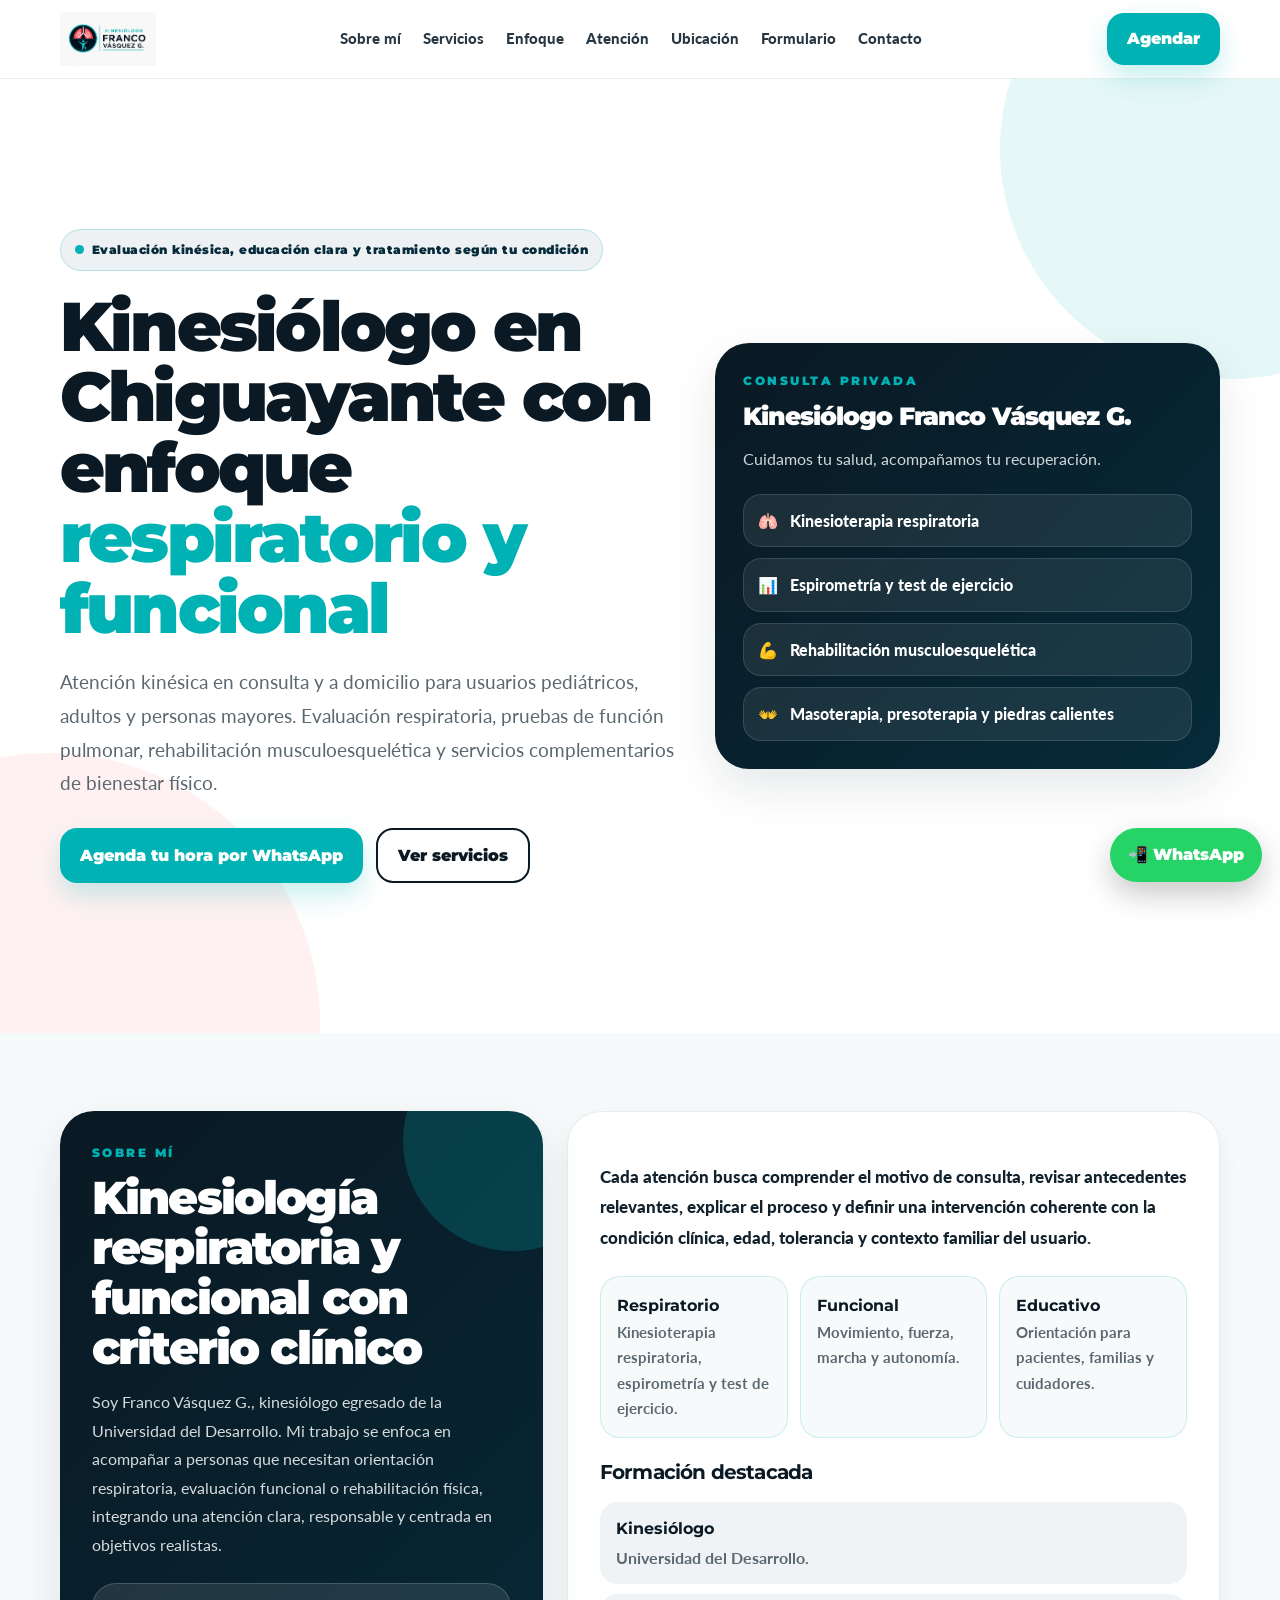
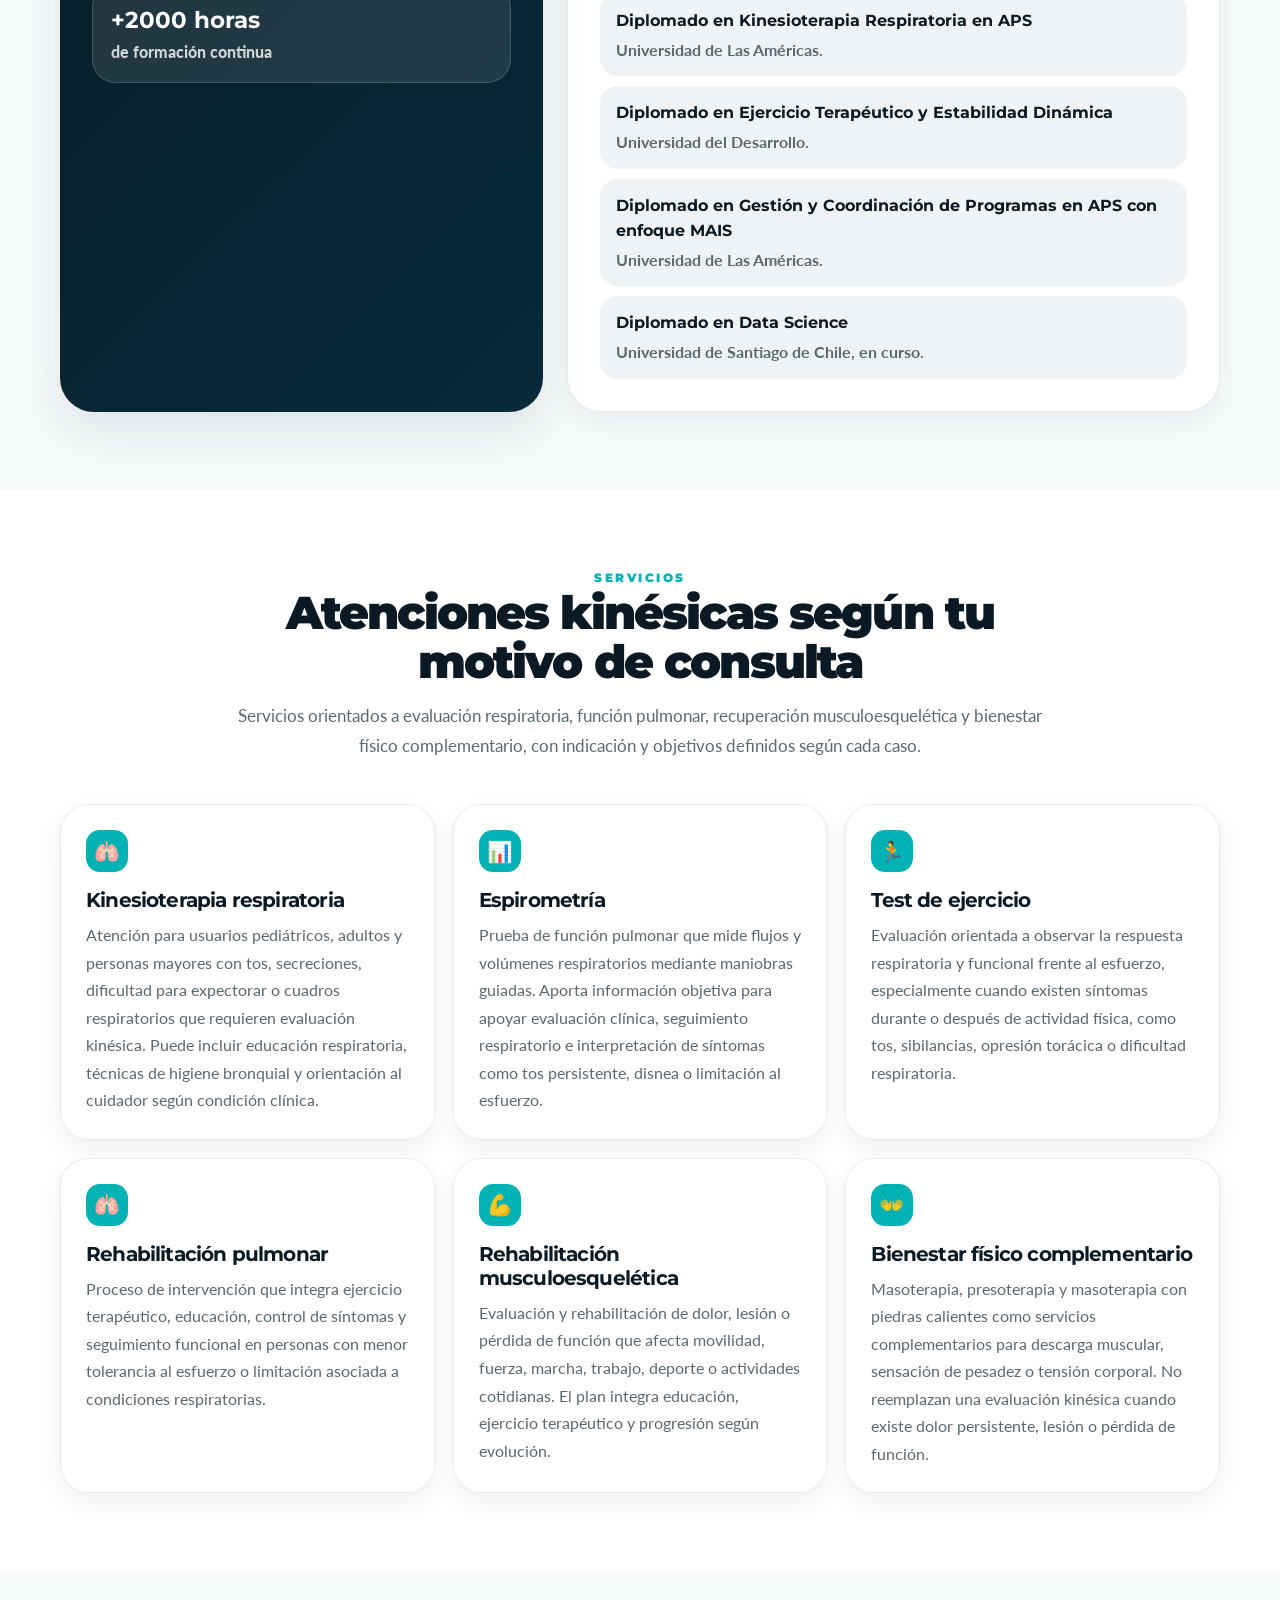
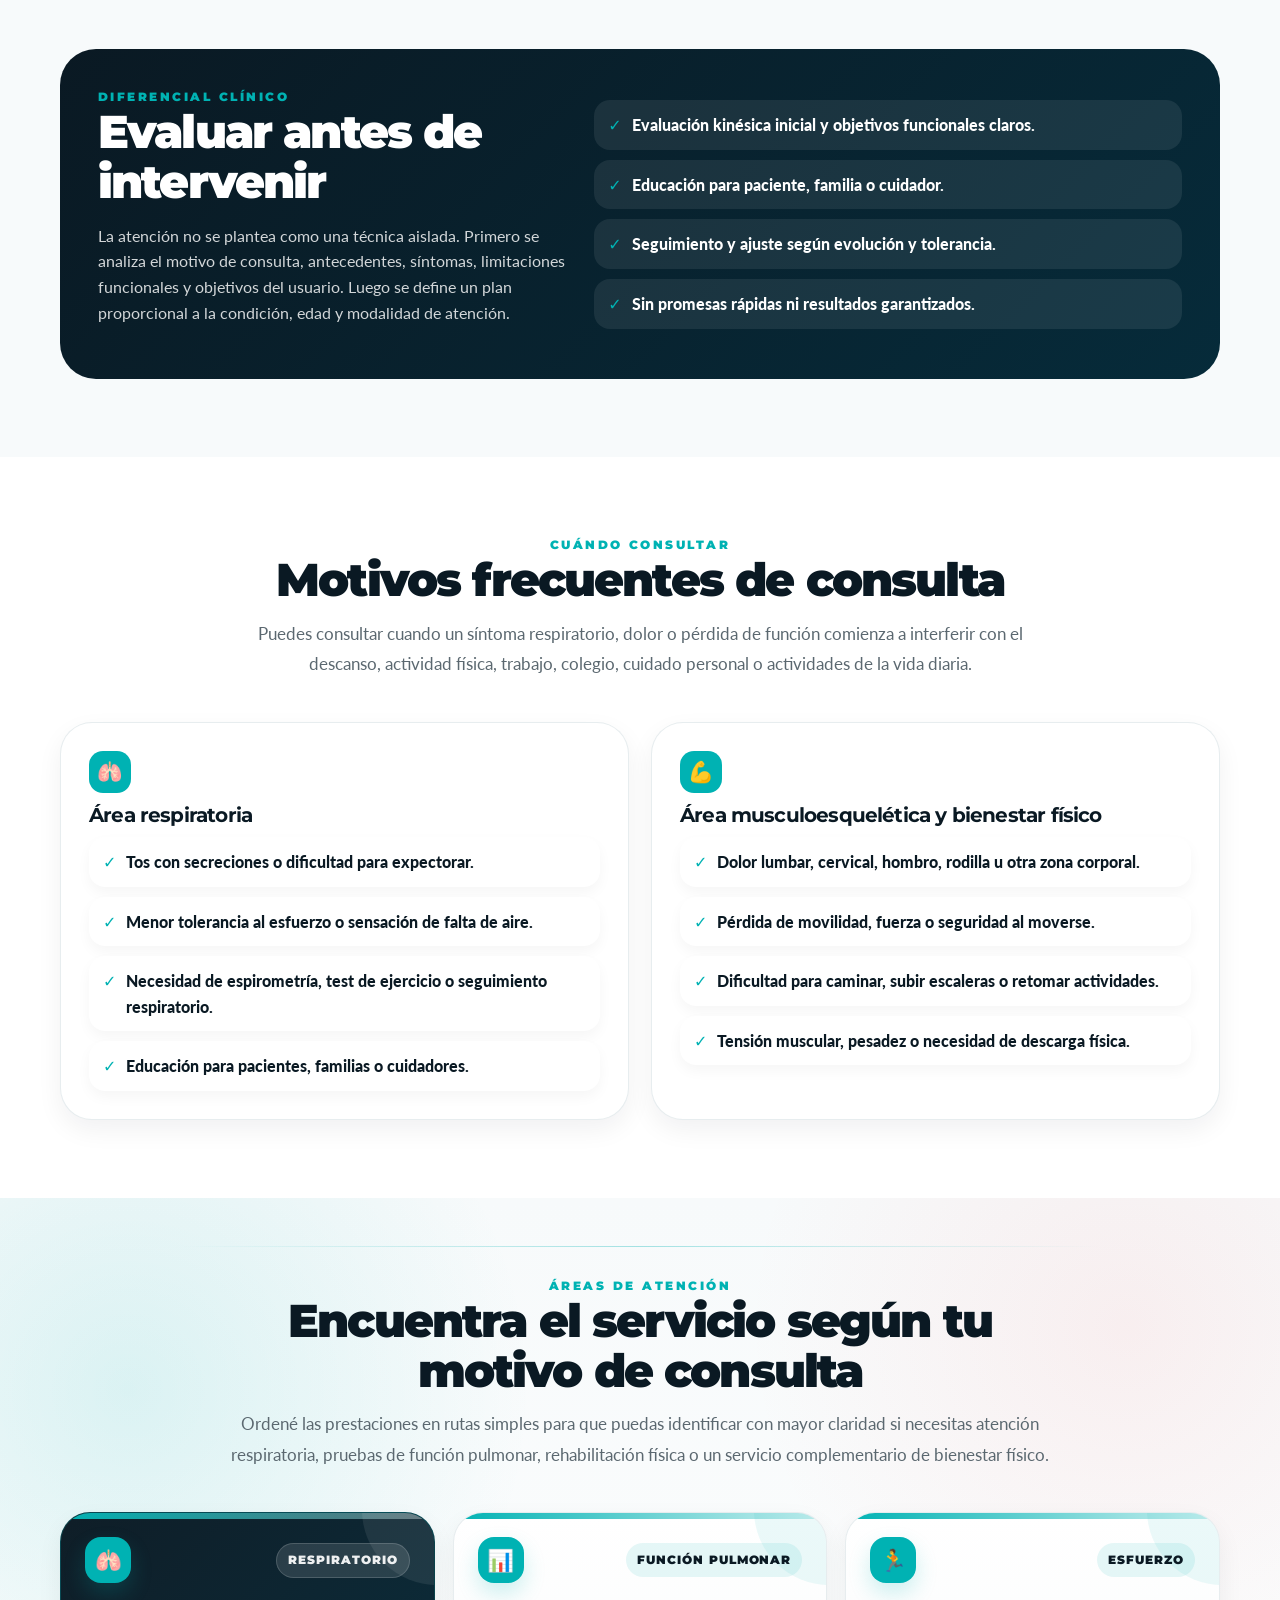
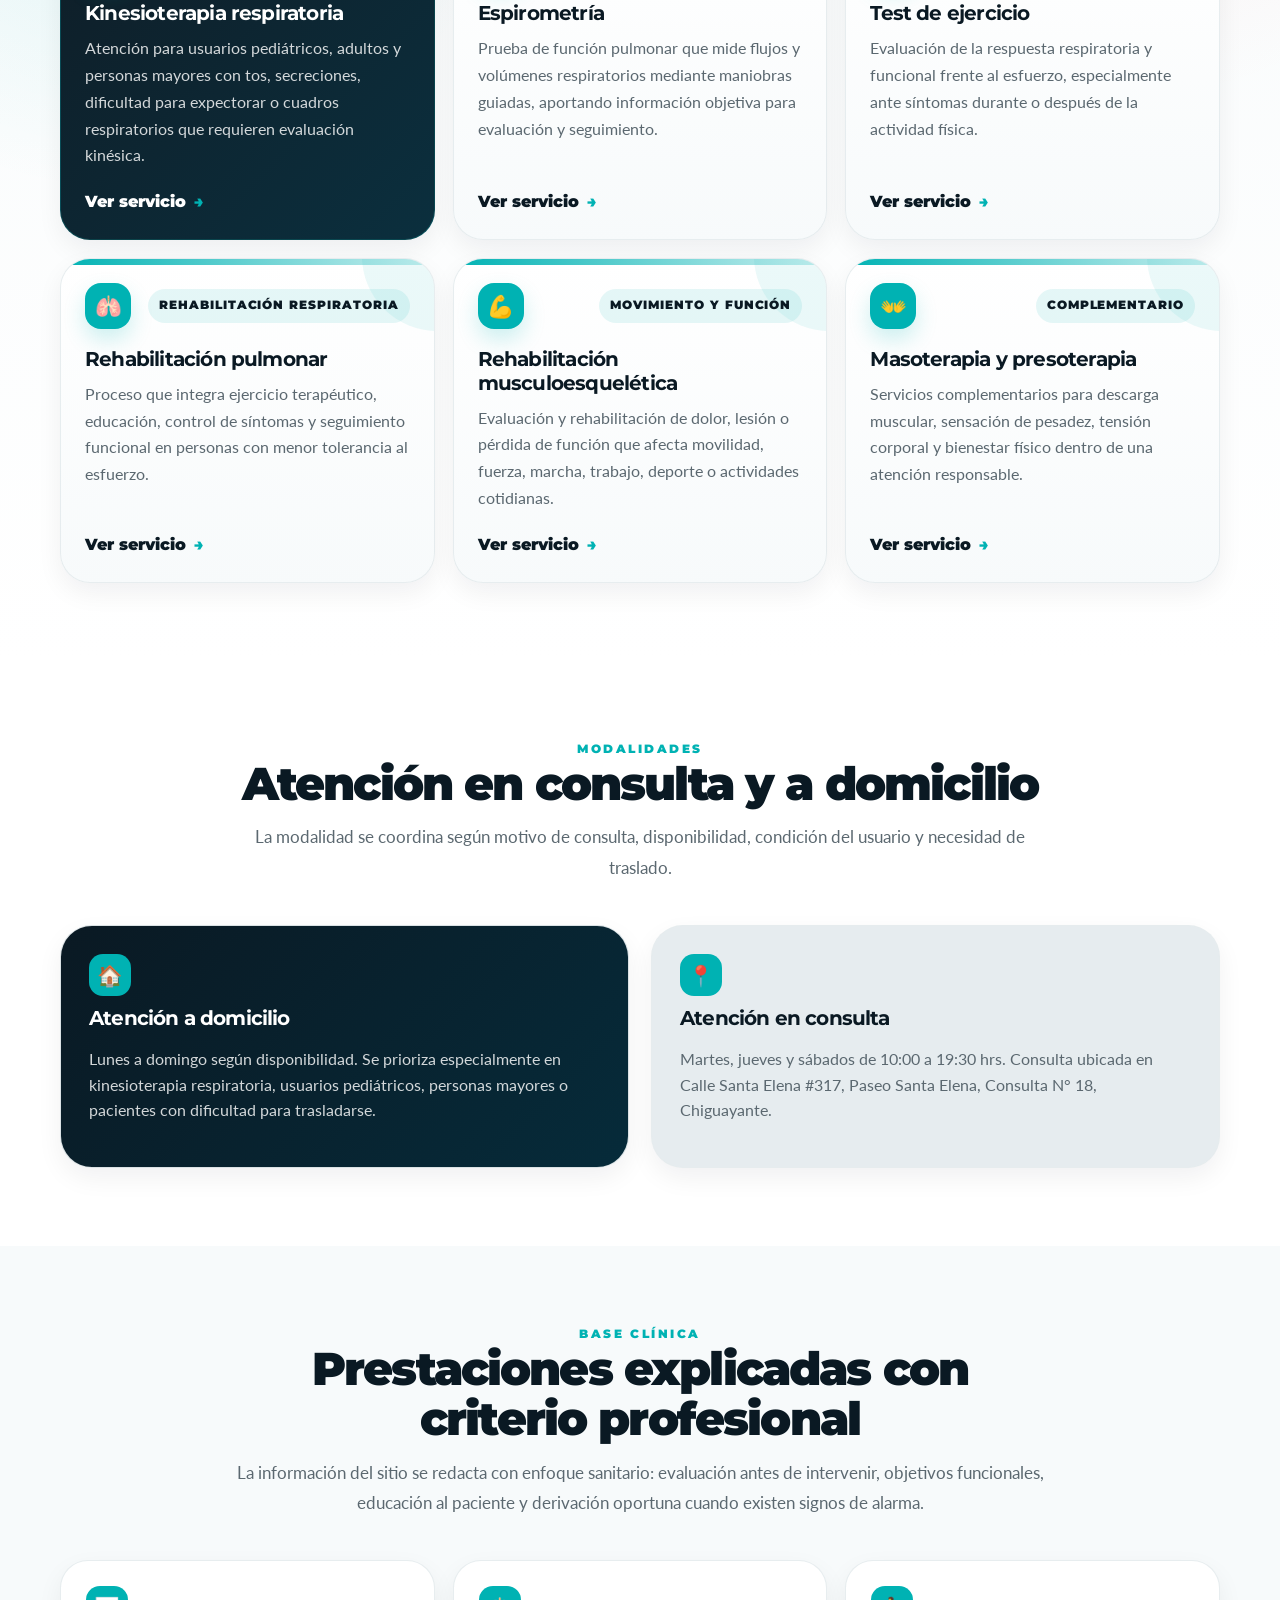
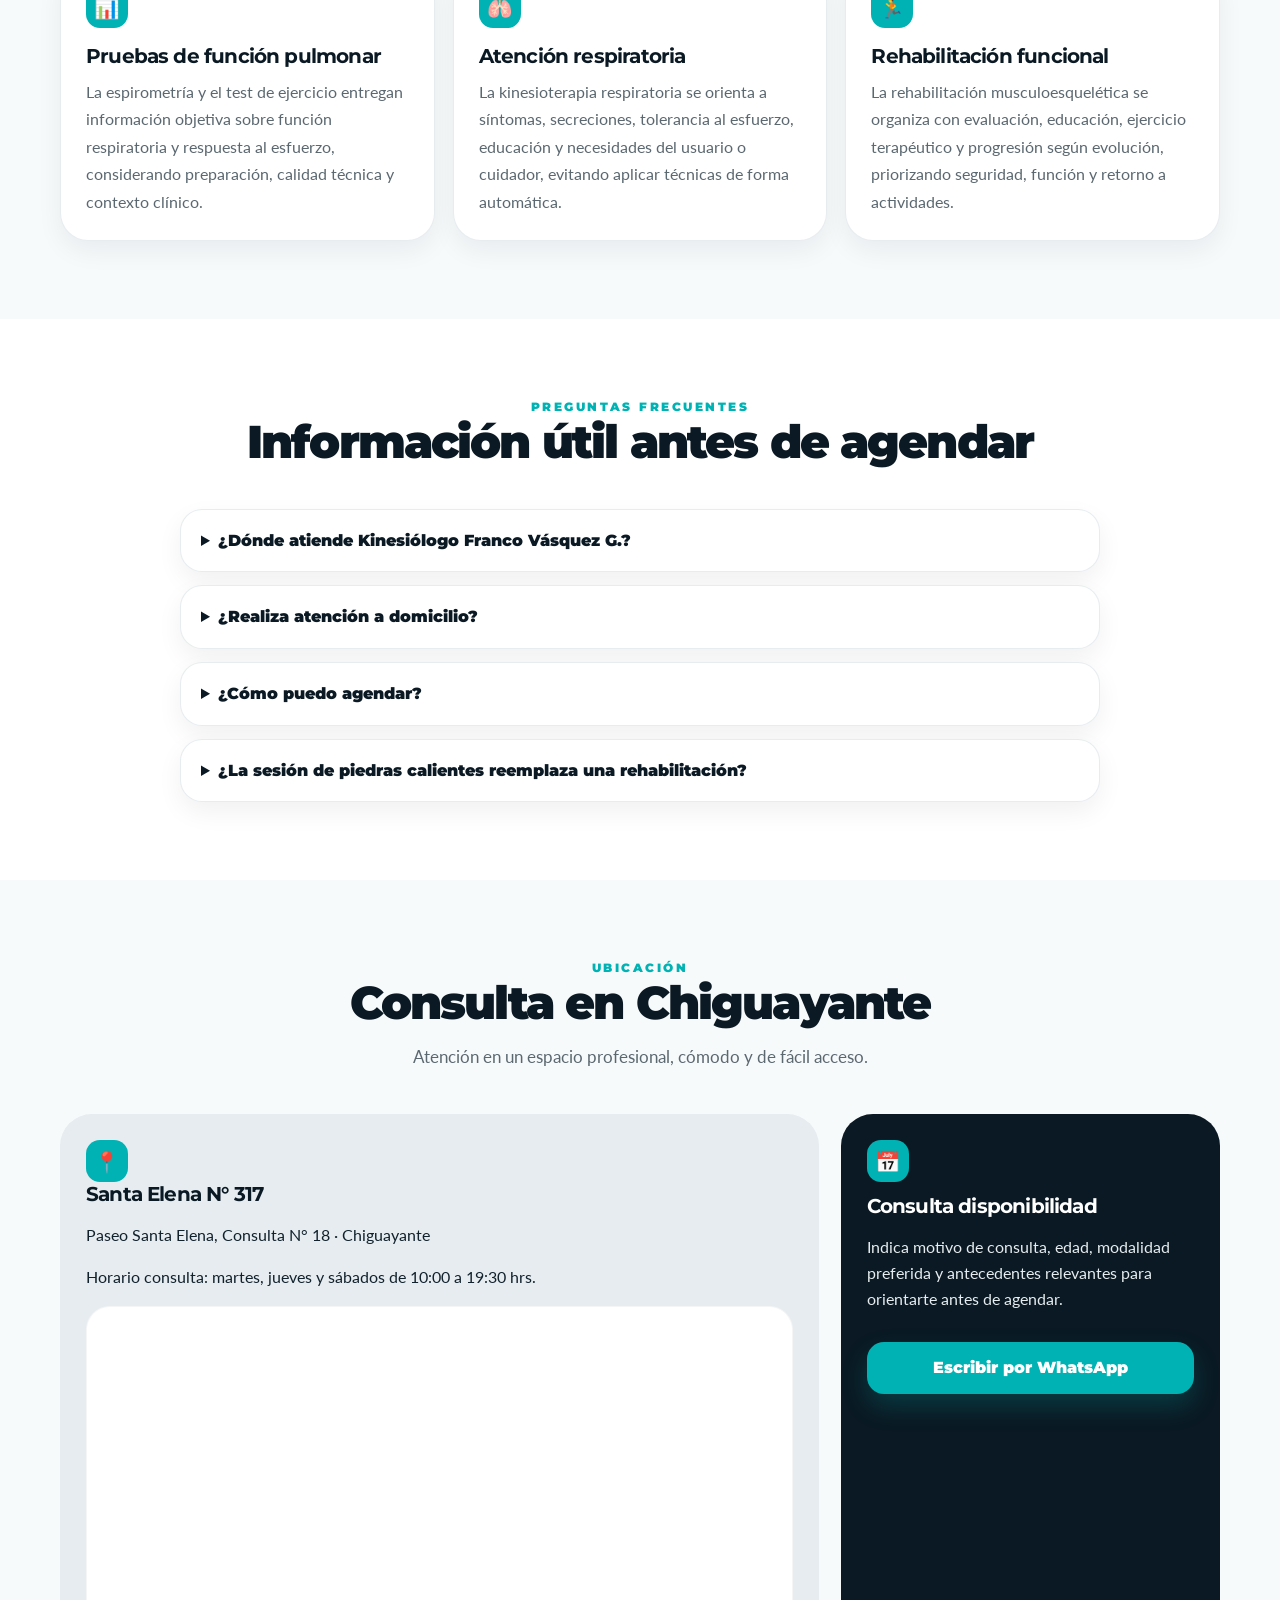
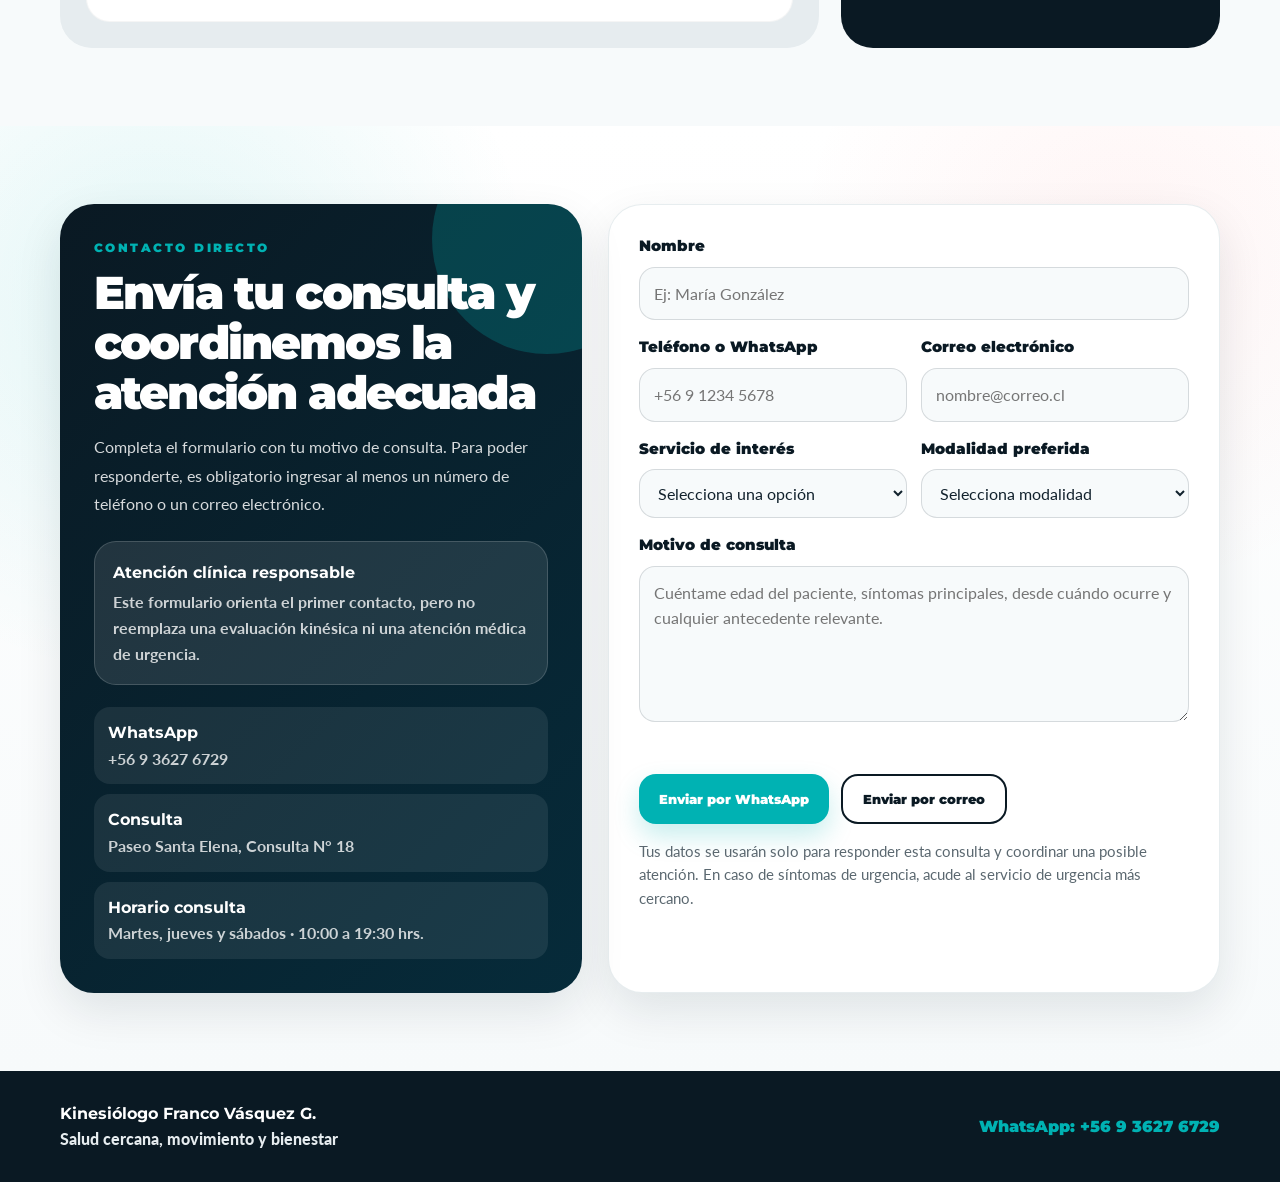
==== commit fc754ee8: "Update index.html" ====
--- a/index.html
+++ b/index.html
@@ -381,7 +381,7 @@
 <script>
   (function() {
     const WHATSAPP = "56936276729";
-    const CORREO_DESTINO = "contacto@kinesiologofrancovasquez.com"; // Verificar que este correo exista o reemplazar por el correo oficial.
+    const CORREO_DESTINO = "kinesiologo.franco.vasquez@gmail.com"; // Verificar que este correo exista o reemplazar por el correo oficial.
 
     const form = document.getElementById("consultaForm");
     if (!form) return;
--- a/style.css
+++ b/style.css
@@ -0,0 +1,678 @@
+
+:root{
+  --navy:#0A1923;
+  --navy2:#062B3A;
+  --teal:#00B2B3;
+  --coral:#FF4D4F;
+  --gray:#E6ECEF;
+  --bg:#F7FAFB;
+  --white:#FFFFFF;
+  --text:#12222D;
+  --muted:#5B6870;
+  --line:rgba(10,25,35,.10);
+  --shadow:0 18px 46px rgba(10,25,35,.10);
+  --soft:0 10px 26px rgba(10,25,35,.06);
+  --radius:28px;
+}
+*{box-sizing:border-box}
+html{scroll-behavior:smooth}
+body{
+  margin:0;
+  font-family:'Lato',system-ui,-apple-system,BlinkMacSystemFont,'Segoe UI',sans-serif;
+  color:var(--text);
+  background:var(--bg);
+  line-height:1.6;
+}
+img{max-width:100%;display:block}
+a{text-decoration:none;color:inherit}
+.container{width:min(1160px,calc(100% - 44px));margin:0 auto}
+.skip-link{position:absolute;left:-999px;top:12px;background:#fff;color:var(--navy);padding:10px 14px;border-radius:12px;font-weight:900;z-index:999}
+.skip-link:focus{left:16px;outline:3px solid rgba(0,178,179,.45)}
+.topbar{
+  position:sticky;top:0;z-index:40;
+  background:rgba(255,255,255,.94);
+  backdrop-filter:blur(18px);
+  border-bottom:1px solid rgba(230,236,239,.95);
+}
+.nav{height:78px;display:flex;align-items:center;justify-content:space-between;gap:18px}
+.brand{display:flex;align-items:center;min-width:0}
+.brand-logo{
+  height:54px!important;
+  width:auto!important;
+  max-width:250px!important;
+  object-fit:contain!important;
+}
+.menu{display:flex;gap:22px;align-items:center;font-weight:900;font-size:.92rem;color:#273743}
+.menu a:hover{color:var(--teal)}
+.btn{
+  display:inline-flex;align-items:center;justify-content:center;gap:9px;
+  min-height:50px;
+  padding:13px 20px;
+  border-radius:17px;
+  background:var(--teal);
+  color:#fff;
+  font-family:'Montserrat',sans-serif;
+  font-weight:900;
+  box-shadow:0 12px 26px rgba(0,178,179,.22);
+  transition:.2s ease;
+}
+.btn:hover{transform:translateY(-2px);background:#009a9b}
+.btn.dark{background:var(--navy)}
+.btn.light{background:#fff;color:var(--navy);border:2px solid var(--navy);box-shadow:none}
+.btn:focus-visible,.menu a:focus-visible,.tag:focus-visible{outline:3px solid rgba(0,178,179,.45);outline-offset:4px}
+.floating-wa{
+  position:fixed;right:18px;bottom:18px;z-index:50;
+  background:#25D366;color:#fff;border-radius:999px;
+  padding:14px 18px;
+  font-family:'Montserrat',sans-serif;font-weight:900;
+  box-shadow:0 12px 30px rgba(0,0,0,.22);
+}
+section{padding:78px 0}
+.hero{
+  position:relative;overflow:hidden;background:#fff;
+}
+.hero:before{content:"";position:absolute;right:-180px;top:-160px;width:460px;height:460px;border-radius:50%;background:rgba(0,178,179,.10)}
+.hero:after{content:"";position:absolute;left:-220px;bottom:-260px;width:540px;height:540px;border-radius:50%;background:rgba(255,77,79,.08)}
+.hero-grid{position:relative;z-index:1;display:grid;grid-template-columns:1.1fr .9fr;gap:38px;align-items:center;padding:72px 0}
+.kicker,.eyebrow{
+  font-family:'Montserrat',sans-serif;
+  color:var(--teal);
+  font-weight:900;
+  text-transform:uppercase;
+  letter-spacing:.20em;
+  font-size:.78rem;
+}
+.eyebrow{
+  display:inline-flex;align-items:center;gap:8px;
+  background:rgba(230,236,239,.72);
+  border:1px solid rgba(0,178,179,.24);
+  color:var(--navy2);
+  border-radius:999px;
+  padding:10px 14px;
+  letter-spacing:.04em;
+  text-transform:none;
+}
+.dot{width:9px;height:9px;background:var(--teal);border-radius:50%}
+h1,h2,h3{font-family:'Montserrat',sans-serif;margin:0;color:var(--navy);letter-spacing:-.04em}
+h1{font-size:clamp(2.35rem,5.4vw,4.75rem);line-height:1.02;margin:20px 0 0;font-weight:900}
+h2{font-size:clamp(1.95rem,3.6vw,3rem);line-height:1.08;font-weight:900}
+h3{font-size:1.28rem;line-height:1.18}
+.accent{color:var(--teal)}
+.lead{font-size:1.18rem;color:var(--muted);line-height:1.78;max-width:720px;margin:22px 0 0}
+.actions{display:flex;flex-wrap:wrap;gap:13px;margin-top:28px}
+.hero-card{
+  background:linear-gradient(135deg,var(--navy),var(--navy2));
+  color:#fff;
+  border-radius:34px;
+  padding:28px;
+  box-shadow:var(--shadow);
+}
+.hero-card h2{color:#fff;font-size:1.55rem;margin-top:12px}
+.hero-card p{color:rgba(255,255,255,.82)}
+.hero-services{display:grid;gap:11px;margin-top:22px}
+.hero-service{
+  background:rgba(255,255,255,.08);
+  border:1px solid rgba(255,255,255,.12);
+  border-radius:18px;
+  padding:13px 14px;
+  display:flex;gap:12px;align-items:center;
+  font-weight:900;
+}
+.icon{
+  width:42px;height:42px;border-radius:14px;
+  background:var(--teal);color:#fff;
+  display:grid;place-items:center;
+  font-size:1.28rem;flex:0 0 auto;
+}
+.section-title{text-align:center;max-width:820px;margin:0 auto 42px}
+.section-title p{color:var(--muted);font-size:1.08rem;line-height:1.76;margin:14px 0 0}
+.about-wrap{
+  display:grid;
+  grid-template-columns:.85fr 1.15fr;
+  gap:24px;
+  align-items:stretch;
+}
+.about-intro{
+  background:linear-gradient(135deg,var(--navy),var(--navy2));
+  color:#fff;
+  border-radius:34px;
+  padding:32px;
+  box-shadow:var(--shadow);
+  position:relative;
+  overflow:hidden;
+}
+.about-intro:before{content:"";position:absolute;right:-80px;top:-80px;width:220px;height:220px;border-radius:50%;background:rgba(0,178,179,.22)}
+.about-intro .kicker{color:var(--teal)}
+.about-intro h2{color:#fff;margin-top:10px}
+.about-intro p{color:rgba(255,255,255,.84);line-height:1.78}
+.about-badge{
+  margin-top:24px;
+  background:rgba(255,255,255,.10);
+  border:1px solid rgba(255,255,255,.16);
+  border-radius:24px;
+  padding:18px;
+}
+.about-badge strong{display:block;font-family:'Montserrat',sans-serif;font-size:1.42rem;color:#fff}
+.about-badge span{display:block;color:rgba(255,255,255,.78);font-weight:900}
+.about-detail{
+  background:#fff;border:1px solid rgba(230,236,239,.95);
+  border-radius:34px;padding:32px;box-shadow:var(--soft);
+}
+.about-detail p{color:var(--muted);line-height:1.78}
+.about-detail .lead-strong{color:var(--text);font-weight:900;font-size:1.08rem}
+.about-metrics{display:grid;grid-template-columns:repeat(3,1fr);gap:12px;margin:22px 0}
+.metric{background:#F7FAFB;border:1px solid rgba(0,178,179,.18);border-radius:20px;padding:16px}
+.metric strong{display:block;font-family:'Montserrat',sans-serif;color:var(--navy)}
+.metric span{color:var(--muted);font-weight:700;font-size:.92rem}
+.credentials{display:grid;gap:10px;margin-top:18px}
+.credential{background:rgba(230,236,239,.64);border-radius:18px;padding:14px 16px;display:grid;gap:3px}
+.credential strong{font-family:'Montserrat',sans-serif;color:var(--navy)}
+.credential span{color:var(--muted);font-weight:700}
+.cards{display:grid;grid-template-columns:repeat(3,1fr);gap:18px}
+.card{
+  background:#fff;border:1px solid rgba(230,236,239,.95);
+  border-radius:28px;padding:25px;
+  box-shadow:var(--soft);
+  transition:.2s ease;
+}
+.card:hover{transform:translateY(-3px);box-shadow:var(--shadow);border-color:rgba(0,178,179,.24)}
+.card h3{margin:16px 0 9px}
+.card p{color:var(--muted);line-height:1.72;margin:0}
+.clinical{
+  background:linear-gradient(135deg,var(--navy),var(--navy2));
+  color:#fff;border-radius:36px;padding:38px;
+  display:grid;grid-template-columns:1fr 1.25fr;gap:26px;align-items:center;
+}
+.clinical h2{color:#fff}
+.clinical p{color:rgba(255,255,255,.82)}
+.check-list{display:grid;gap:10px}
+.check{
+  background:rgba(255,255,255,.08);
+  border-radius:16px;padding:12px 14px;
+  font-weight:900;display:flex;gap:10px;
+}
+.check:before{content:"✓";color:var(--teal);font-weight:900}
+.light-check .check{background:#fff;color:var(--navy);box-shadow:0 6px 14px rgba(10,25,35,.04)}
+.two-col{display:grid;grid-template-columns:1fr 1fr;gap:22px}
+.panel{
+  border-radius:32px;padding:28px;box-shadow:var(--soft);
+  background:#fff;border:1px solid rgba(230,236,239,.95);
+}
+.panel.dark{background:linear-gradient(135deg,var(--navy),var(--navy2));color:#fff}
+.panel.dark h3{color:#fff}.panel.dark p{color:rgba(255,255,255,.82)}
+.panel.gray{background:var(--gray)}
+.panel h3{margin:10px 0}
+.panel p{color:var(--muted)}
+.service-links{display:grid;grid-template-columns:repeat(2,1fr);gap:16px}
+.service-link{
+  background:#fff;border:1px solid rgba(230,236,239,.95);
+  border-radius:24px;padding:20px;box-shadow:var(--soft);
+}
+.service-link h3{font-size:1.16rem}
+.service-link p{color:var(--muted);font-size:.98rem}
+.tag{display:inline-flex;margin-top:10px;background:rgba(0,178,179,.10);color:var(--navy);border:1px solid rgba(0,178,179,.18);border-radius:999px;padding:7px 10px;font-weight:900;font-size:.82rem}
+.faq{max-width:920px;margin:0 auto;display:grid;gap:13px}
+.faq details{background:#fff;border:1px solid rgba(230,236,239,.95);border-radius:22px;padding:18px 20px;box-shadow:var(--soft)}
+.faq summary{cursor:pointer;font-family:'Montserrat',sans-serif;font-weight:900;color:var(--navy)}
+.faq p{color:var(--muted);line-height:1.75}
+.location-grid{display:grid;grid-template-columns:2fr 1fr;gap:22px}
+.map-card{background:var(--gray);border-radius:32px;padding:26px}
+.mapbox{margin-top:16px;border-radius:24px;overflow:hidden;background:#fff;box-shadow:inset 0 0 0 1px rgba(0,0,0,.04)}
+iframe{width:100%;height:310px;border:0}
+.reserve{background:var(--navy);color:#fff;border-radius:32px;padding:26px}
+.reserve h3{color:#fff;margin-top:12px}
+.reserve p{color:var(--gray)}
+.contact-card{
+  background:#fff;border-radius:36px;padding:40px;text-align:center;
+  box-shadow:var(--shadow);border:1px solid rgba(230,236,239,.95);max-width:930px;margin:0 auto;
+}
+.contact-card p{color:var(--muted)}
+.contact-grid{display:grid;grid-template-columns:1fr 1fr;gap:12px;margin-top:24px;text-align:left}
+.contact-item{background:var(--gray);border-radius:20px;padding:18px}
+.contact-item strong{font-family:'Montserrat',sans-serif;color:var(--navy)}
+.contact-item p{font-size:1.08rem;font-weight:900;color:var(--teal);margin:.35rem 0 0}
+footer{background:var(--navy);color:#fff;padding:30px 0}
+.footer-row{display:flex;align-items:center;justify-content:space-between;gap:18px}
+.footer-brand strong{font-family:'Montserrat',sans-serif;display:block}
+.footer-brand span{display:block;color:var(--gray);font-weight:900}
+.footer-wa{color:var(--teal);font-weight:900;font-family:'Montserrat',sans-serif}
+.page-hero{background:#fff;padding:60px 0;border-bottom:1px solid rgba(230,236,239,.95)}
+.breadcrumb{font-weight:900;color:var(--muted);font-size:.92rem;margin-bottom:16px}
+.content{max-width:900px;margin:0 auto}
+.content p,.content li{color:var(--muted);line-height:1.82;font-size:1.05rem}
+.content h2{margin-top:34px}
+.notice{background:rgba(255,77,79,.08);border-left:4px solid var(--coral);border-radius:20px;padding:18px;margin-top:24px}
+@media(max-width:980px){
+  .menu{display:none}
+  .hero-grid,.about-wrap,.clinical,.two-col,.location-grid{grid-template-columns:1fr}
+  .cards{grid-template-columns:1fr 1fr}
+  .service-links{grid-template-columns:1fr}
+  .footer-row{flex-direction:column;text-align:center}
+}
+@media(max-width:640px){
+  .container{width:min(100% - 32px,1160px)}
+  section{padding:58px 0}
+  .cards,.about-metrics,.contact-grid{grid-template-columns:1fr}
+  h1{font-size:2.35rem}
+  .actions .btn{width:100%}
+  .brand-logo{max-width:210px!important;height:auto!important}
+  .floating-wa{left:14px;right:14px;text-align:center}
+  .hero-card,.about-intro,.about-detail,.panel,.map-card,.reserve,.contact-card{border-radius:26px;padding:22px}
+}
+
+
+/* =========================================================
+   SECCIÓN ÁREAS DE ATENCIÓN — versión premium final
+   ========================================================= */
+
+.areas-section{
+  position:relative;
+  overflow:hidden;
+  background:
+    radial-gradient(circle at 10% 18%, rgba(0,178,179,.12), transparent 28%),
+    radial-gradient(circle at 88% 12%, rgba(255,77,79,.07), transparent 26%),
+    linear-gradient(180deg,#F7FAFB 0%, #FFFFFF 100%);
+}
+
+.areas-section:before{
+  content:"";
+  position:absolute;
+  left:50%;
+  top:48px;
+  width:min(920px,92%);
+  height:1px;
+  transform:translateX(-50%);
+  background:linear-gradient(90deg,transparent,rgba(0,178,179,.34),transparent);
+}
+
+.areas-heading{
+  max-width:860px;
+  margin:0 auto 42px;
+  text-align:center;
+}
+
+.areas-heading p{
+  color:var(--muted);
+  font-size:1.08rem;
+  line-height:1.76;
+  margin:14px 0 0;
+}
+
+.areas-premium-grid{
+  display:grid;
+  grid-template-columns:repeat(3,1fr);
+  gap:18px;
+  align-items:stretch;
+}
+
+.area-card{
+  position:relative;
+  display:flex;
+  flex-direction:column;
+  min-height:292px;
+  background:
+    linear-gradient(180deg,rgba(255,255,255,.98),rgba(247,250,251,.98));
+  border:1px solid rgba(230,236,239,.95);
+  border-radius:30px;
+  padding:24px;
+  box-shadow:var(--soft);
+  overflow:hidden;
+  transition:transform .2s ease, box-shadow .2s ease, border-color .2s ease;
+}
+
+.area-card:before{
+  content:"";
+  position:absolute;
+  inset:0 0 auto 0;
+  height:6px;
+  background:linear-gradient(90deg,var(--teal),rgba(0,178,179,.20));
+}
+
+.area-card:after{
+  content:"";
+  position:absolute;
+  width:150px;
+  height:150px;
+  right:-78px;
+  top:-78px;
+  border-radius:50%;
+  background:rgba(0,178,179,.08);
+  pointer-events:none;
+}
+
+.area-card:hover{
+  transform:translateY(-4px);
+  box-shadow:var(--shadow);
+  border-color:rgba(0,178,179,.28);
+}
+
+.area-card-featured{
+  background:
+    linear-gradient(135deg,rgba(10,25,35,.98),rgba(6,43,58,.98));
+  color:white;
+  border-color:rgba(0,178,179,.24);
+}
+
+.area-card-featured:before{
+  background:linear-gradient(90deg,var(--teal),rgba(255,255,255,.34));
+}
+
+.area-card-featured:after{
+  background:rgba(255,255,255,.08);
+}
+
+.area-top{
+  display:flex;
+  align-items:center;
+  justify-content:space-between;
+  gap:12px;
+  margin-bottom:18px;
+  position:relative;
+  z-index:1;
+}
+
+.area-icon{
+  width:46px;
+  height:46px;
+  display:grid;
+  place-items:center;
+  border-radius:16px;
+  background:var(--teal);
+  color:white;
+  font-size:1.35rem;
+  box-shadow:0 10px 22px rgba(0,178,179,.20);
+}
+
+.area-label{
+  display:inline-flex;
+  align-items:center;
+  min-height:34px;
+  padding:7px 11px;
+  border-radius:999px;
+  background:rgba(0,178,179,.10);
+  color:var(--navy);
+  font-family:'Montserrat',sans-serif;
+  font-size:.74rem;
+  font-weight:900;
+  letter-spacing:.08em;
+  text-transform:uppercase;
+}
+
+.area-card-featured .area-label{
+  background:rgba(255,255,255,.12);
+  color:rgba(255,255,255,.92);
+  border:1px solid rgba(255,255,255,.16);
+}
+
+.area-card h3{
+  position:relative;
+  z-index:1;
+  font-size:1.26rem;
+  margin:0 0 10px;
+}
+
+.area-card-featured h3{
+  color:white;
+}
+
+.area-card p{
+  position:relative;
+  z-index:1;
+  color:var(--muted);
+  line-height:1.68;
+  margin:0;
+  flex:1;
+}
+
+.area-card-featured p{
+  color:rgba(255,255,255,.82);
+}
+
+.area-cta{
+  position:relative;
+  z-index:1;
+  display:inline-flex;
+  align-items:center;
+  gap:8px;
+  margin-top:20px;
+  color:var(--navy);
+  font-family:'Montserrat',sans-serif;
+  font-weight:900;
+}
+
+.area-cta:after{
+  content:"→";
+  color:var(--teal);
+  transition:transform .2s ease;
+}
+
+.area-card:hover .area-cta:after{
+  transform:translateX(3px);
+}
+
+.area-card-featured .area-cta{
+  color:white;
+}
+
+@media(max-width:980px){
+  .areas-premium-grid{
+    grid-template-columns:repeat(2,1fr);
+  }
+}
+
+@media(max-width:640px){
+  .areas-premium-grid{
+    grid-template-columns:1fr;
+  }
+
+  .area-card{
+    min-height:auto;
+  }
+}
+
+
+/* =========================================================
+   FORMULARIO DE CONTACTO — versión clínica premium
+   ========================================================= */
+
+.contact-form-section{
+  background:
+    radial-gradient(circle at 12% 18%, rgba(0,178,179,.11), transparent 28%),
+    radial-gradient(circle at 88% 14%, rgba(255,77,79,.06), transparent 24%),
+    linear-gradient(180deg,#FFFFFF 0%, #F7FAFB 100%);
+}
+
+.form-layout{
+  display:grid;
+  grid-template-columns:.92fr 1.08fr;
+  gap:26px;
+  align-items:stretch;
+}
+
+.form-copy{
+  background:linear-gradient(135deg,var(--navy),var(--navy2));
+  color:white;
+  border-radius:34px;
+  padding:34px;
+  box-shadow:var(--shadow);
+  position:relative;
+  overflow:hidden;
+}
+
+.form-copy:before{
+  content:"";
+  position:absolute;
+  right:-80px;
+  top:-80px;
+  width:230px;
+  height:230px;
+  border-radius:50%;
+  background:rgba(0,178,179,.24);
+}
+
+.form-copy .kicker,
+.form-copy h2,
+.form-copy p,
+.form-copy .form-note,
+.form-copy .contact-mini-list{
+  position:relative;
+  z-index:1;
+}
+
+.form-copy h2{
+  color:white;
+  margin-top:10px;
+}
+
+.form-copy p{
+  color:rgba(255,255,255,.84);
+  line-height:1.78;
+}
+
+.form-note{
+  background:rgba(255,255,255,.10);
+  border:1px solid rgba(255,255,255,.16);
+  border-radius:22px;
+  padding:18px;
+  margin-top:22px;
+}
+
+.form-note strong{
+  display:block;
+  font-family:'Montserrat',sans-serif;
+  color:white;
+  margin-bottom:4px;
+}
+
+.form-note span{
+  color:rgba(255,255,255,.78);
+  font-weight:700;
+}
+
+.contact-mini-list{
+  display:grid;
+  gap:10px;
+  margin-top:22px;
+}
+
+.contact-mini-list div{
+  background:rgba(255,255,255,.08);
+  border-radius:16px;
+  padding:13px 14px;
+}
+
+.contact-mini-list strong{
+  display:block;
+  font-family:'Montserrat',sans-serif;
+  color:white;
+}
+
+.contact-mini-list span{
+  color:rgba(255,255,255,.78);
+  font-weight:700;
+}
+
+.contact-form{
+  background:white;
+  border:1px solid rgba(230,236,239,.95);
+  border-radius:34px;
+  padding:30px;
+  box-shadow:var(--shadow);
+}
+
+.form-grid{
+  display:grid;
+  grid-template-columns:1fr 1fr;
+  gap:14px;
+}
+
+.form-row{
+  display:grid;
+  gap:8px;
+  margin-bottom:16px;
+}
+
+.form-row label{
+  font-family:'Montserrat',sans-serif;
+  font-weight:900;
+  color:var(--navy);
+  font-size:.92rem;
+}
+
+.form-row input,
+.form-row select,
+.form-row textarea{
+  width:100%;
+  border:1px solid rgba(10,25,35,.14);
+  border-radius:16px;
+  padding:13px 14px;
+  font:inherit;
+  color:var(--text);
+  background:#F7FAFB;
+  transition:border-color .2s ease, box-shadow .2s ease, background .2s ease;
+}
+
+.form-row textarea{
+  resize:vertical;
+  min-height:130px;
+}
+
+.form-row input:focus,
+.form-row select:focus,
+.form-row textarea:focus{
+  outline:none;
+  border-color:rgba(0,178,179,.72);
+  background:white;
+  box-shadow:0 0 0 4px rgba(0,178,179,.12);
+}
+
+.form-error{
+  min-height:24px;
+  color:#B42318;
+  font-weight:900;
+  margin:0 0 12px;
+}
+
+.form-actions{
+  display:flex;
+  flex-wrap:wrap;
+  gap:12px;
+}
+
+.form-actions .btn{
+  border:0;
+  cursor:pointer;
+}
+
+.form-actions .btn.light{
+  border:2px solid var(--navy);
+}
+
+.form-privacy{
+  margin:16px 0 0;
+  color:var(--muted);
+  font-size:.92rem;
+  line-height:1.6;
+}
+
+@media(max-width:980px){
+  .form-layout{
+    grid-template-columns:1fr;
+  }
+}
+
+@media(max-width:640px){
+  .form-grid{
+    grid-template-columns:1fr;
+  }
+
+  .contact-form,
+  .form-copy{
+    padding:24px;
+    border-radius:28px;
+  }
+
+  .form-actions .btn{
+    width:100%;
+  }
+}
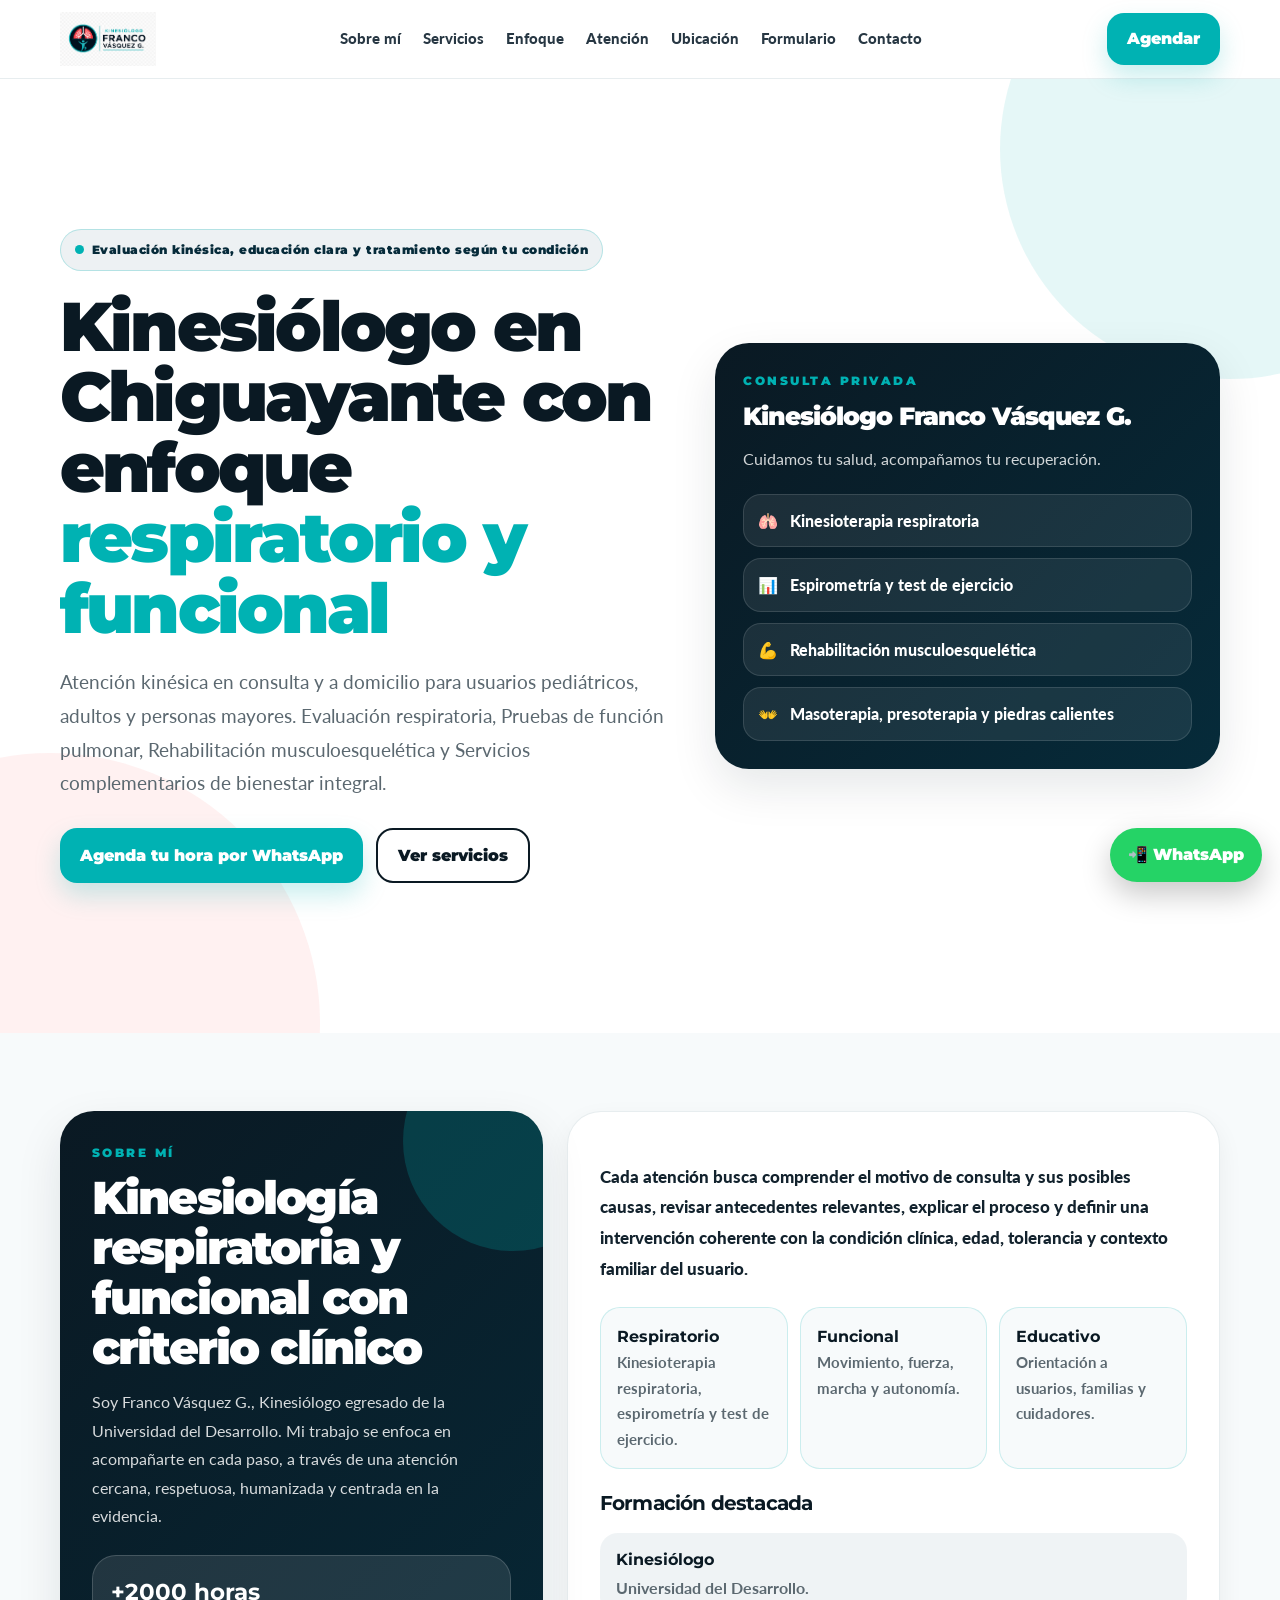
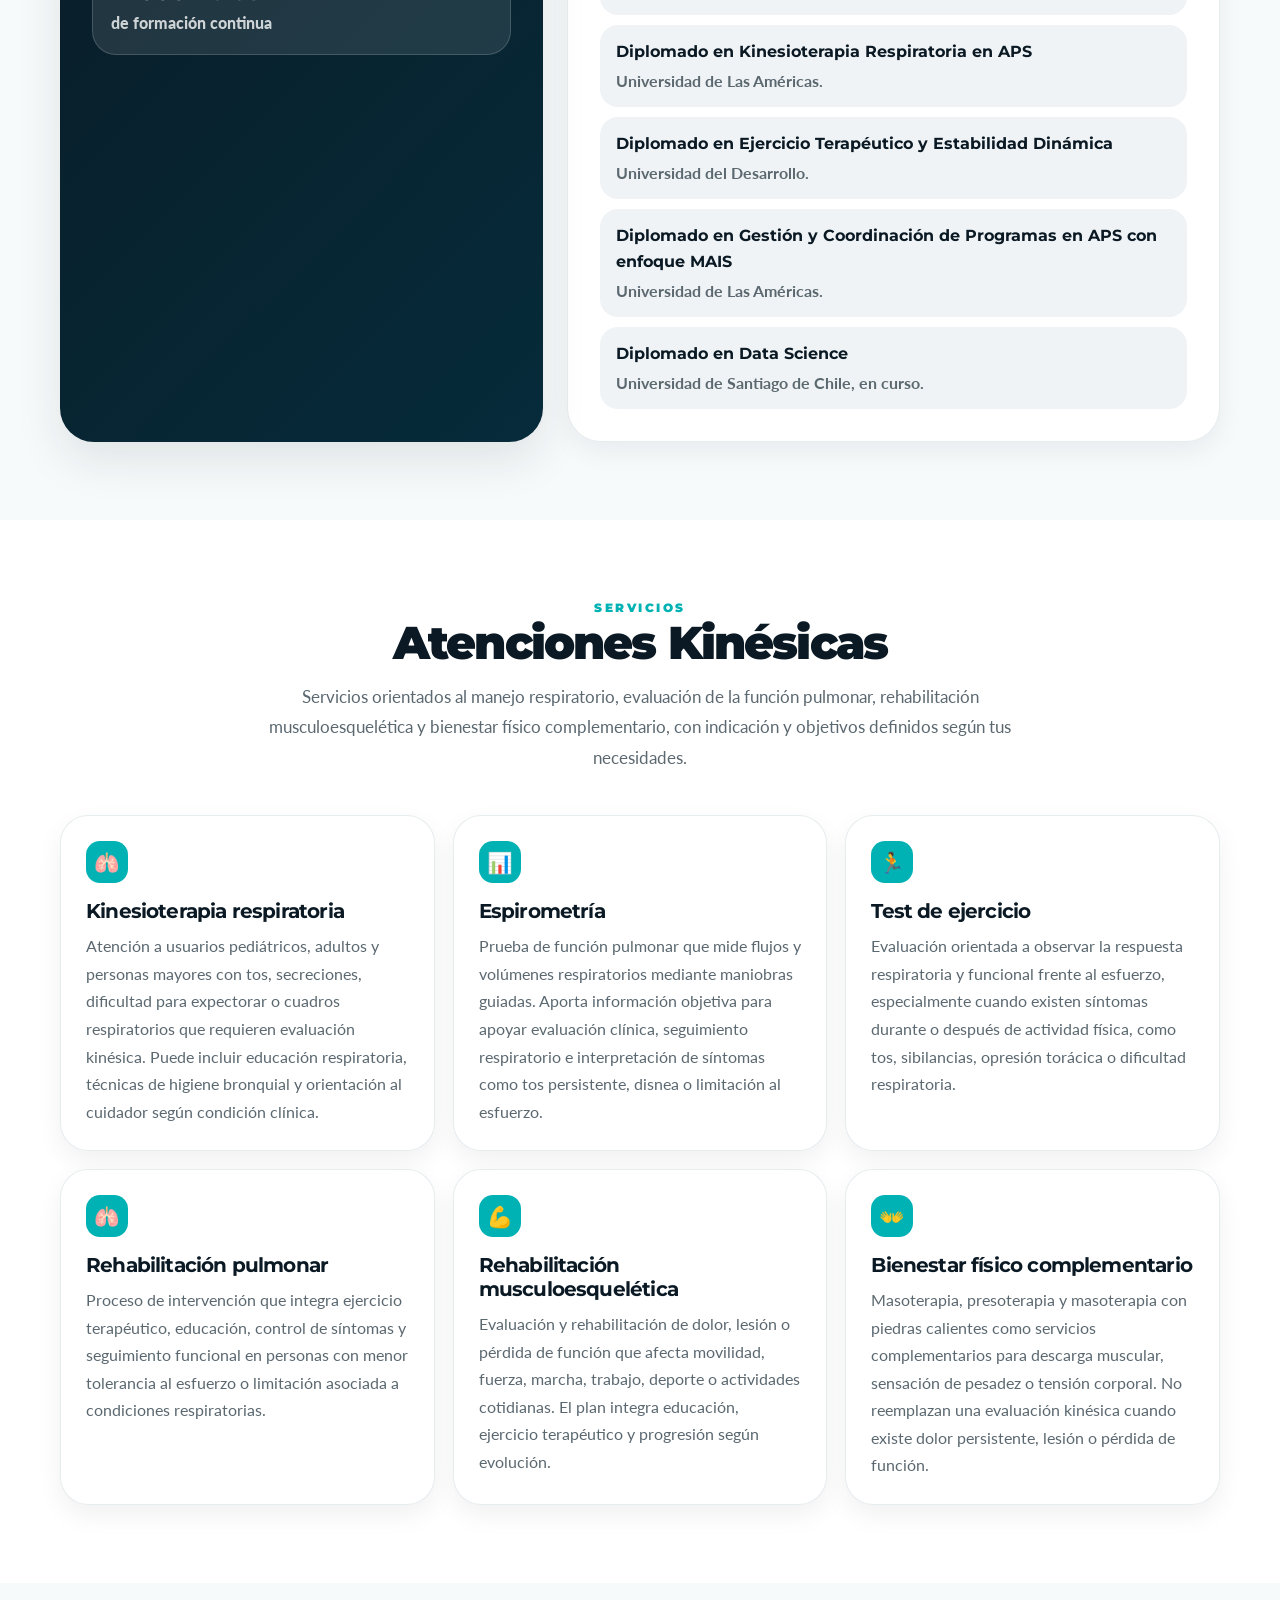
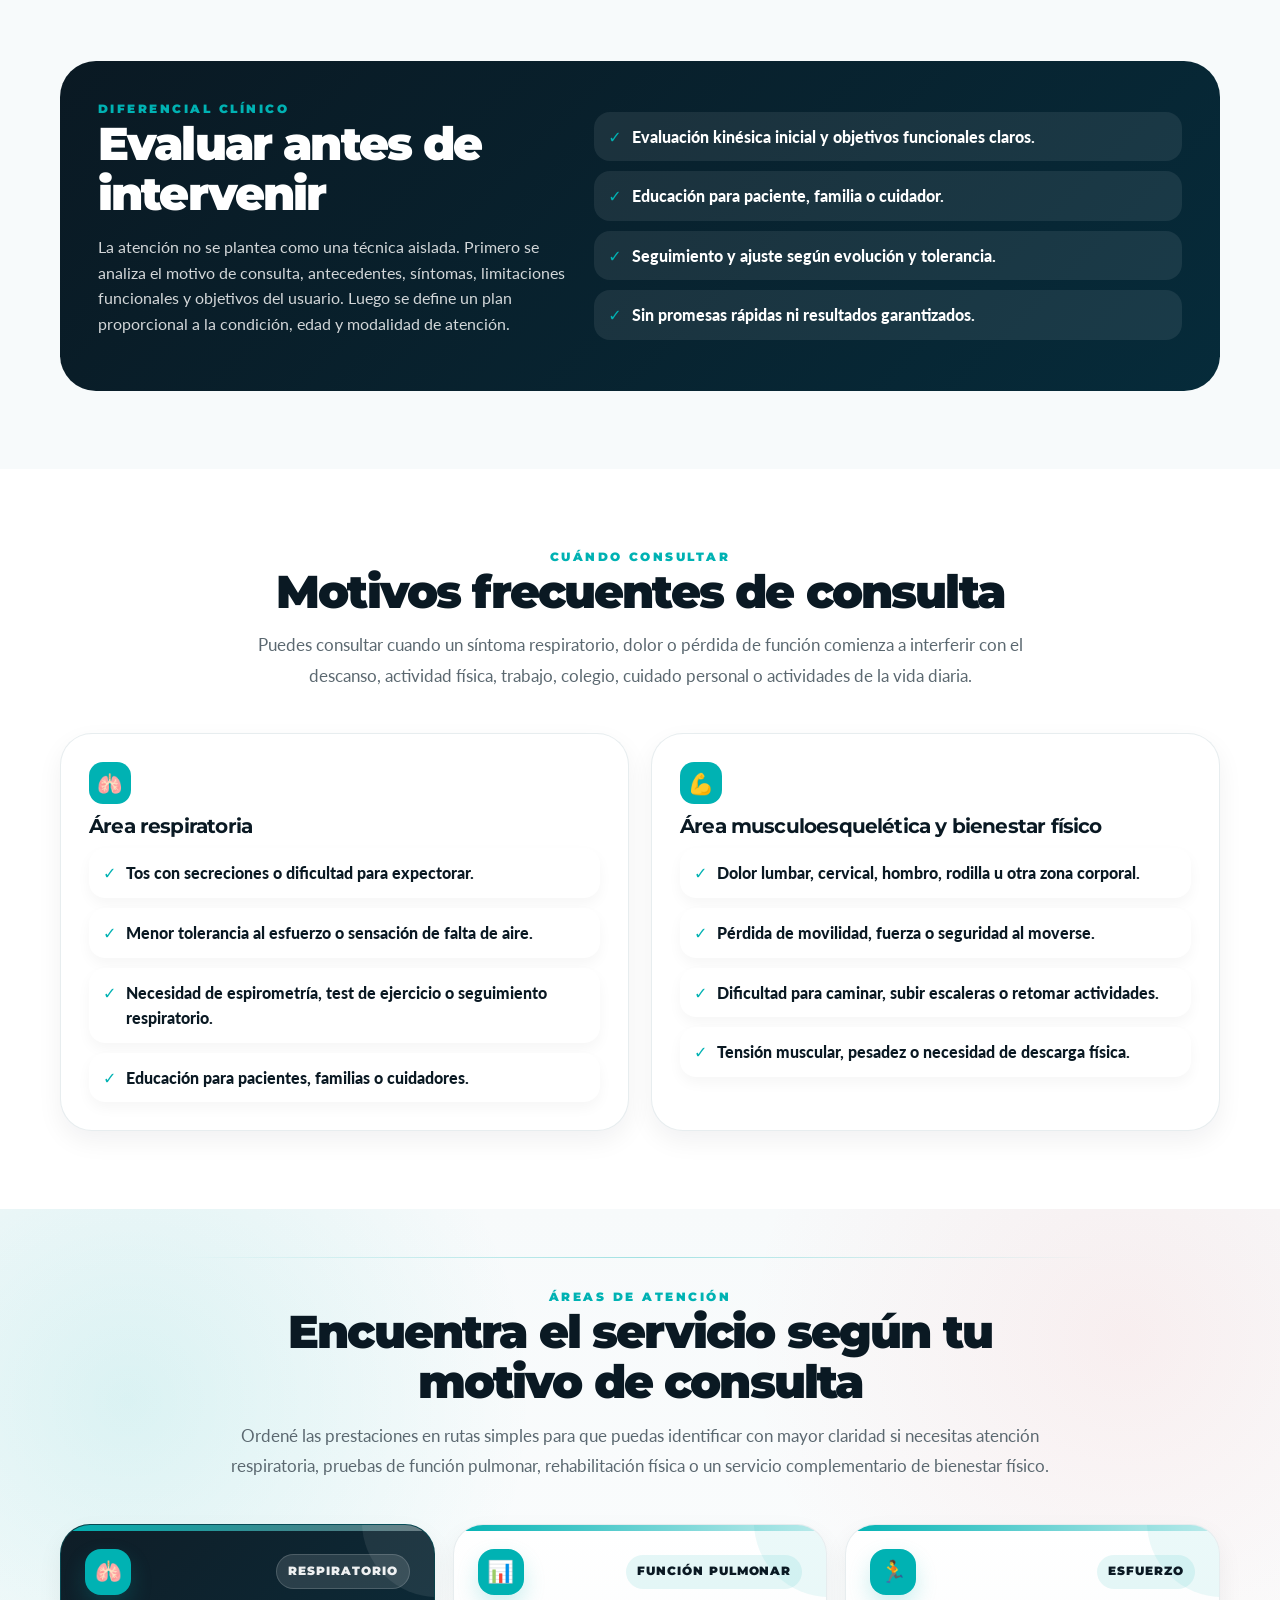
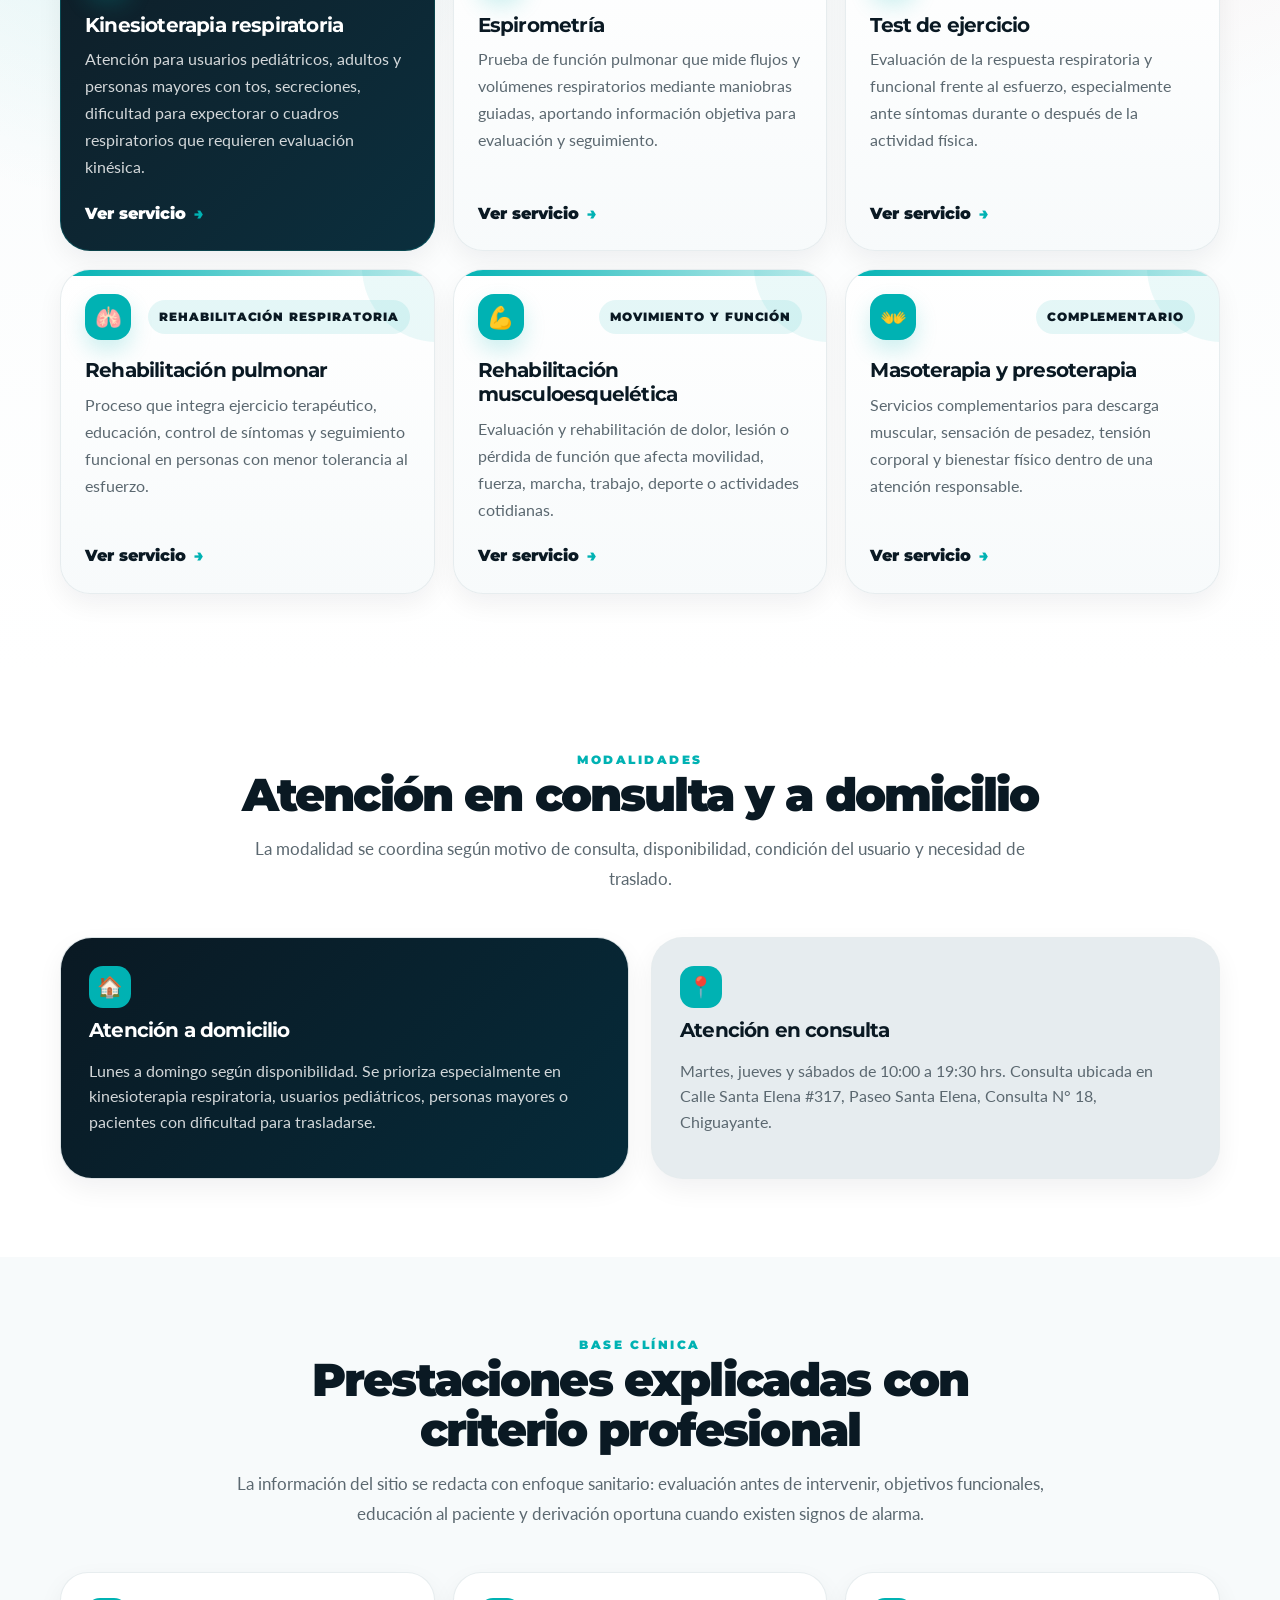
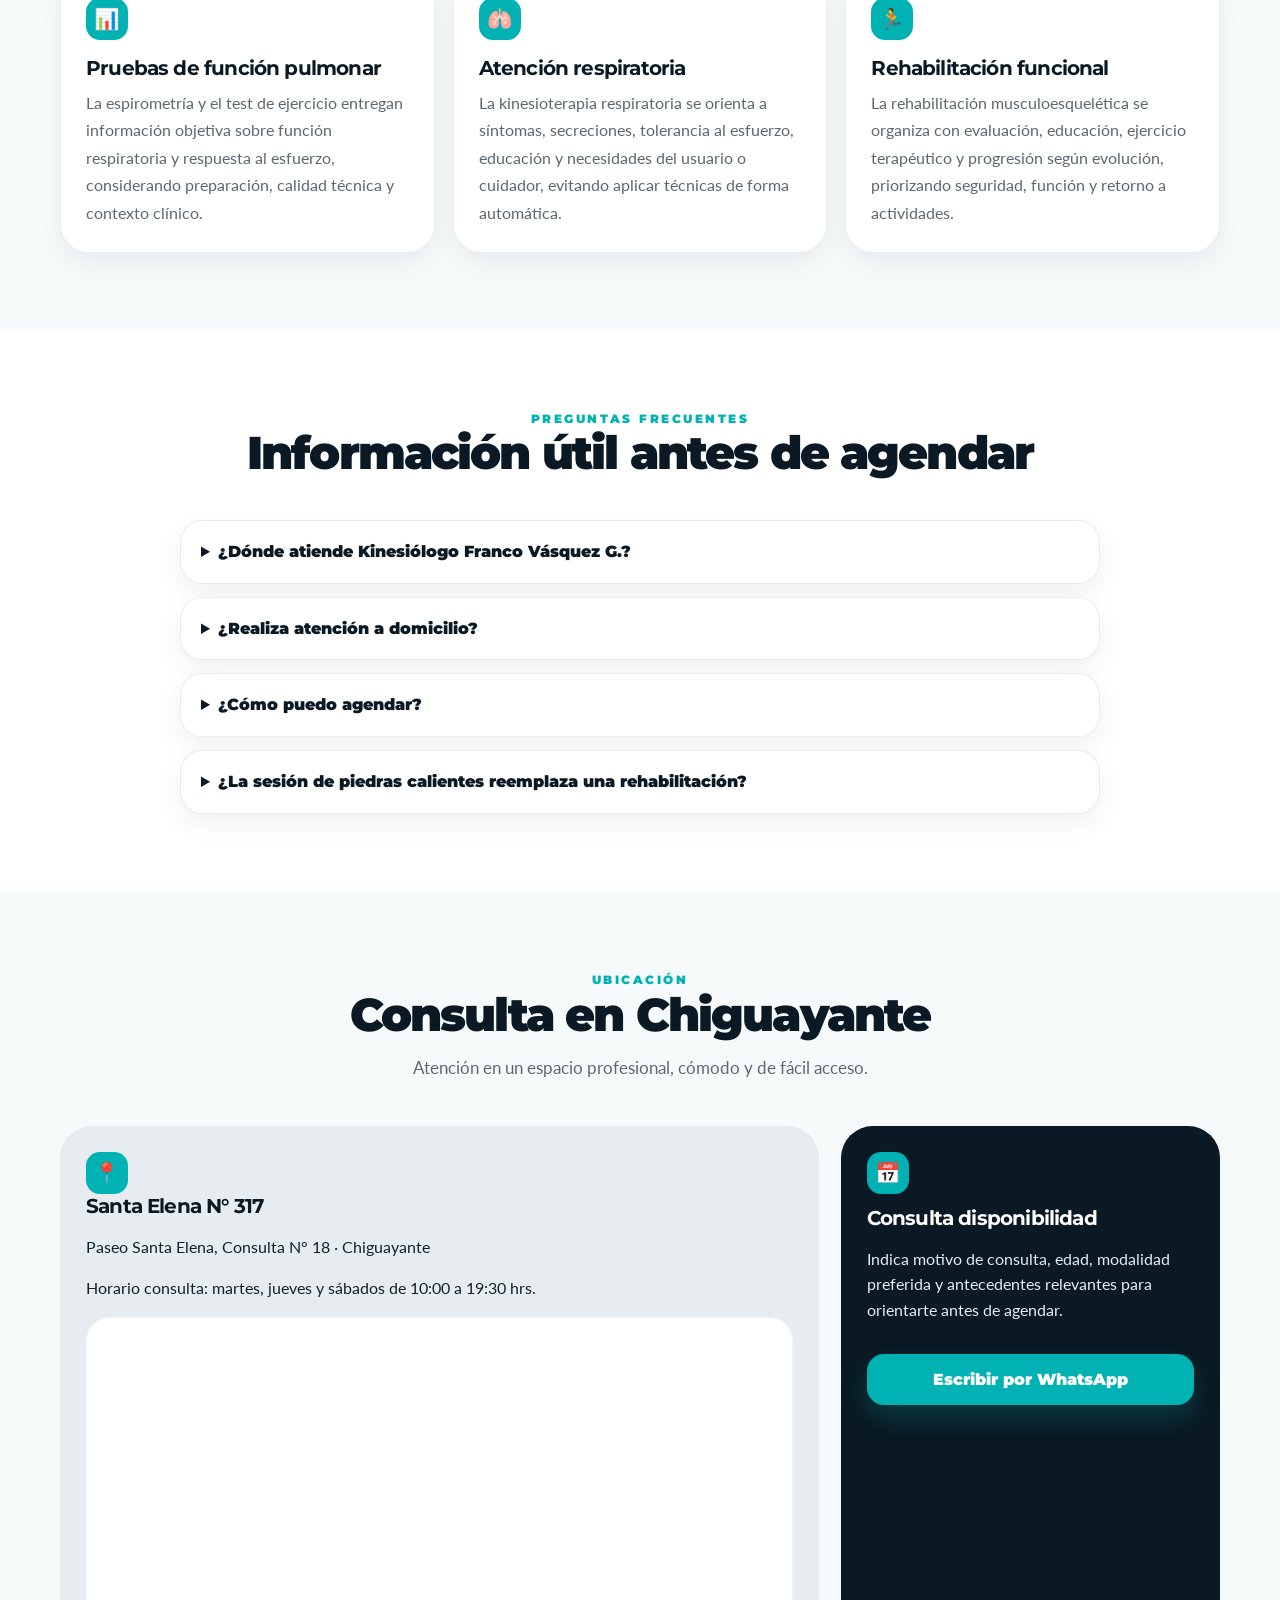
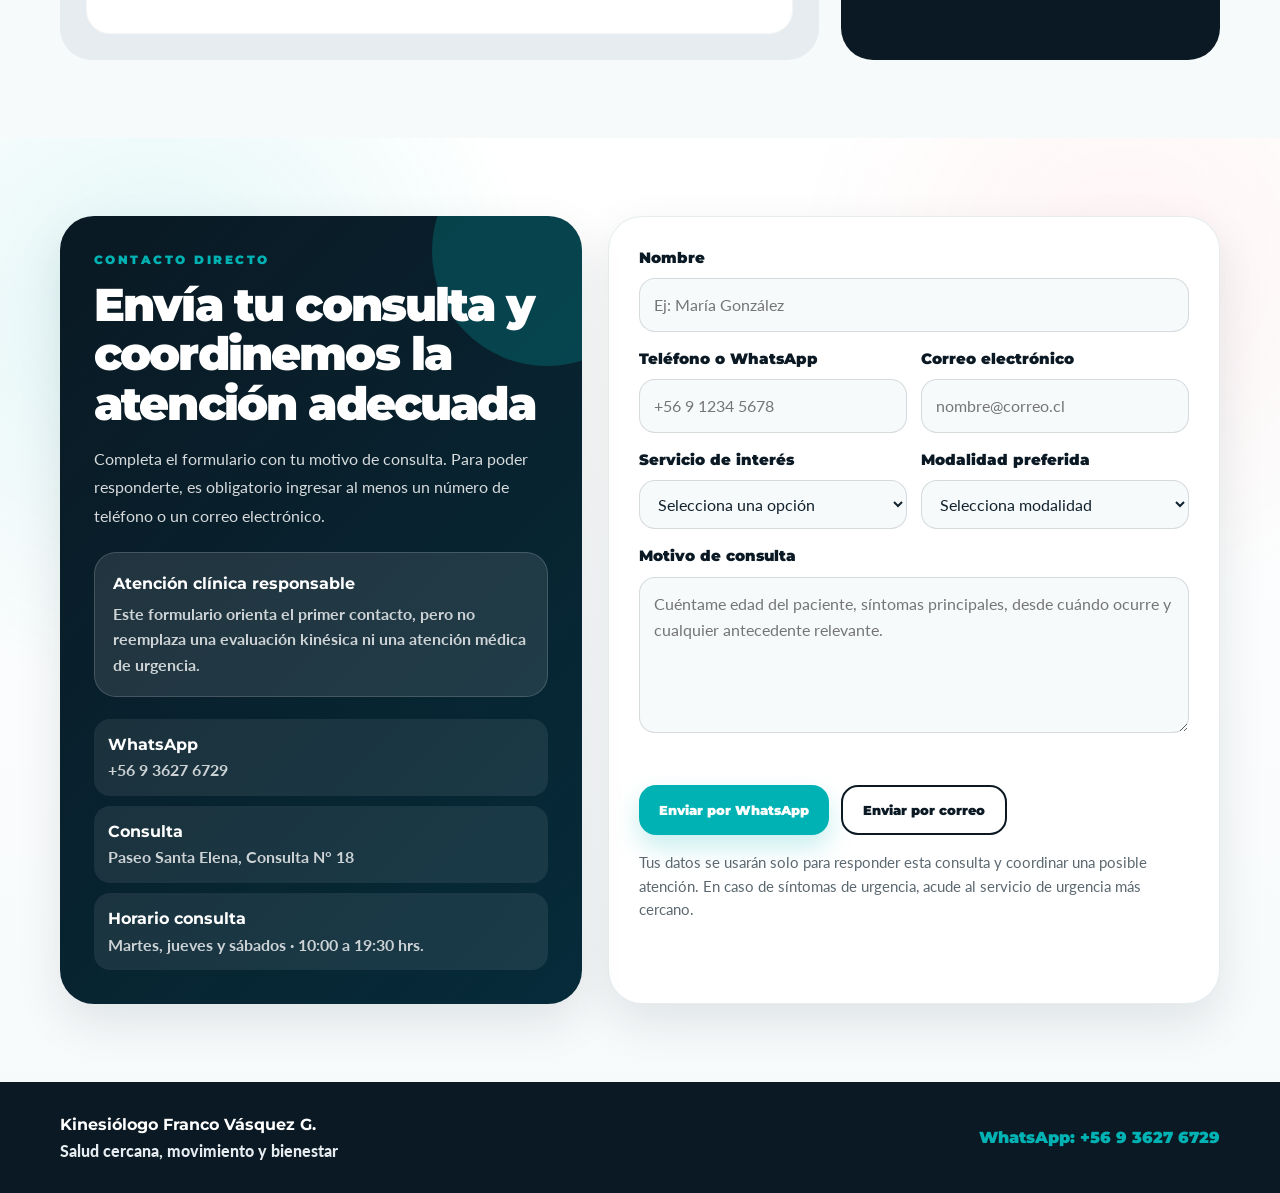
==== commit 96f3b49b: "Update index.html" ====
--- a/index.html
+++ b/index.html
@@ -48,7 +48,7 @@
 <div>
 <div class="eyebrow"><span class="dot"></span> Evaluación kinésica, educación clara y tratamiento según tu condición</div>
 <h1>Kinesiólogo en Chiguayante con enfoque <span class="accent">respiratorio y funcional</span></h1>
-<p class="lead">Atención kinésica en consulta y a domicilio para usuarios pediátricos, adultos y personas mayores. Evaluación respiratoria, pruebas de función pulmonar, rehabilitación musculoesquelética y servicios complementarios de bienestar físico.</p>
+<p class="lead">Atención kinésica en consulta y a domicilio para usuarios pediátricos, adultos y personas mayores. Evaluación respiratoria, Pruebas de función pulmonar, Rehabilitación musculoesquelética y Servicios complementarios de bienestar integral.</p>
 <div class="actions">
 <a class="btn" href="https://wa.me/56936276729?text=Hola%2C%20quiero%20consultar%20disponibilidad%20para%20una%20atenci%C3%B3n%20kin%C3%A9sica." rel="noopener" target="_blank">Agenda tu hora por WhatsApp</a>
 <a class="btn light" href="#servicios">Ver servicios</a>
@@ -72,18 +72,18 @@
 <div class="about-intro">
 <div class="kicker">Sobre mí</div>
 <h2>Kinesiología respiratoria y funcional con criterio clínico</h2>
-<p>Soy Franco Vásquez G., kinesiólogo egresado de la Universidad del Desarrollo. Mi trabajo se enfoca en acompañar a personas que necesitan orientación respiratoria, evaluación funcional o rehabilitación física, integrando una atención clara, responsable y centrada en objetivos realistas.</p>
+<p>Soy Franco Vásquez G., Kinesiólogo egresado de la Universidad del Desarrollo. Mi trabajo se enfoca en acompañarte en cada paso, a través de una atención cercana, respetuosa, humanizada y centrada en la evidencia.</p>
 <div class="about-badge">
 <strong>+2000 horas</strong>
 <span>de formación continua</span>
 </div>
 </div>
 <div class="about-detail">
-<p class="lead-strong">Cada atención busca comprender el motivo de consulta, revisar antecedentes relevantes, explicar el proceso y definir una intervención coherente con la condición clínica, edad, tolerancia y contexto familiar del usuario.</p>
+<p class="lead-strong">Cada atención busca comprender el motivo de consulta y sus posibles causas, revisar antecedentes relevantes, explicar el proceso y definir una intervención coherente con la condición clínica, edad, tolerancia y contexto familiar del usuario.</p>
 <div class="about-metrics">
 <div class="metric"><strong>Respiratorio</strong><span>Kinesioterapia respiratoria, espirometría y test de ejercicio.</span></div>
 <div class="metric"><strong>Funcional</strong><span>Movimiento, fuerza, marcha y autonomía.</span></div>
-<div class="metric"><strong>Educativo</strong><span>Orientación para pacientes, familias y cuidadores.</span></div>
+<div class="metric"><strong>Educativo</strong><span>Orientación a usuarios, familias y cuidadores.</span></div>
 </div>
 <h3>Formación destacada</h3>
 <div class="credentials">
@@ -100,10 +100,10 @@
 <div class="container">
 <div class="section-title">
 <div class="kicker">Servicios</div>
-<h2>Atenciones kinésicas según tu motivo de consulta</h2>
-<p>Servicios orientados a evaluación respiratoria, función pulmonar, recuperación musculoesquelética y bienestar físico complementario, con indicación y objetivos definidos según cada caso.</p>
-</div>
-<div class="cards"><article class="card"><span class="icon">🫁</span><h3>Kinesioterapia respiratoria</h3><p>Atención para usuarios pediátricos, adultos y personas mayores con tos, secreciones, dificultad para expectorar o cuadros respiratorios que requieren evaluación kinésica. Puede incluir educación respiratoria, técnicas de higiene bronquial y orientación al cuidador según condición clínica.</p></article>
+<h2>Atenciones Kinésicas</h2>
+<p>Servicios orientados al manejo respiratorio, evaluación de la función pulmonar, rehabilitación musculoesquelética y bienestar físico complementario, con indicación y objetivos definidos según tus necesidades.</p>
+</div>
+<div class="cards"><article class="card"><span class="icon">🫁</span><h3>Kinesioterapia respiratoria</h3><p>Atención a usuarios pediátricos, adultos y personas mayores con tos, secreciones, dificultad para expectorar o cuadros respiratorios que requieren evaluación kinésica. Puede incluir educación respiratoria, técnicas de higiene bronquial y orientación al cuidador según condición clínica.</p></article>
 <article class="card"><span class="icon">📊</span><h3>Espirometría</h3><p>Prueba de función pulmonar que mide flujos y volúmenes respiratorios mediante maniobras guiadas. Aporta información objetiva para apoyar evaluación clínica, seguimiento respiratorio e interpretación de síntomas como tos persistente, disnea o limitación al esfuerzo.</p></article>
 <article class="card"><span class="icon">🏃</span><h3>Test de ejercicio</h3><p>Evaluación orientada a observar la respuesta respiratoria y funcional frente al esfuerzo, especialmente cuando existen síntomas durante o después de actividad física, como tos, sibilancias, opresión torácica o dificultad respiratoria.</p></article>
 <article class="card"><span class="icon">🫁</span><h3>Rehabilitación pulmonar</h3><p>Proceso de intervención que integra ejercicio terapéutico, educación, control de síntomas y seguimiento funcional en personas con menor tolerancia al esfuerzo o limitación asociada a condiciones respiratorias.</p></article>
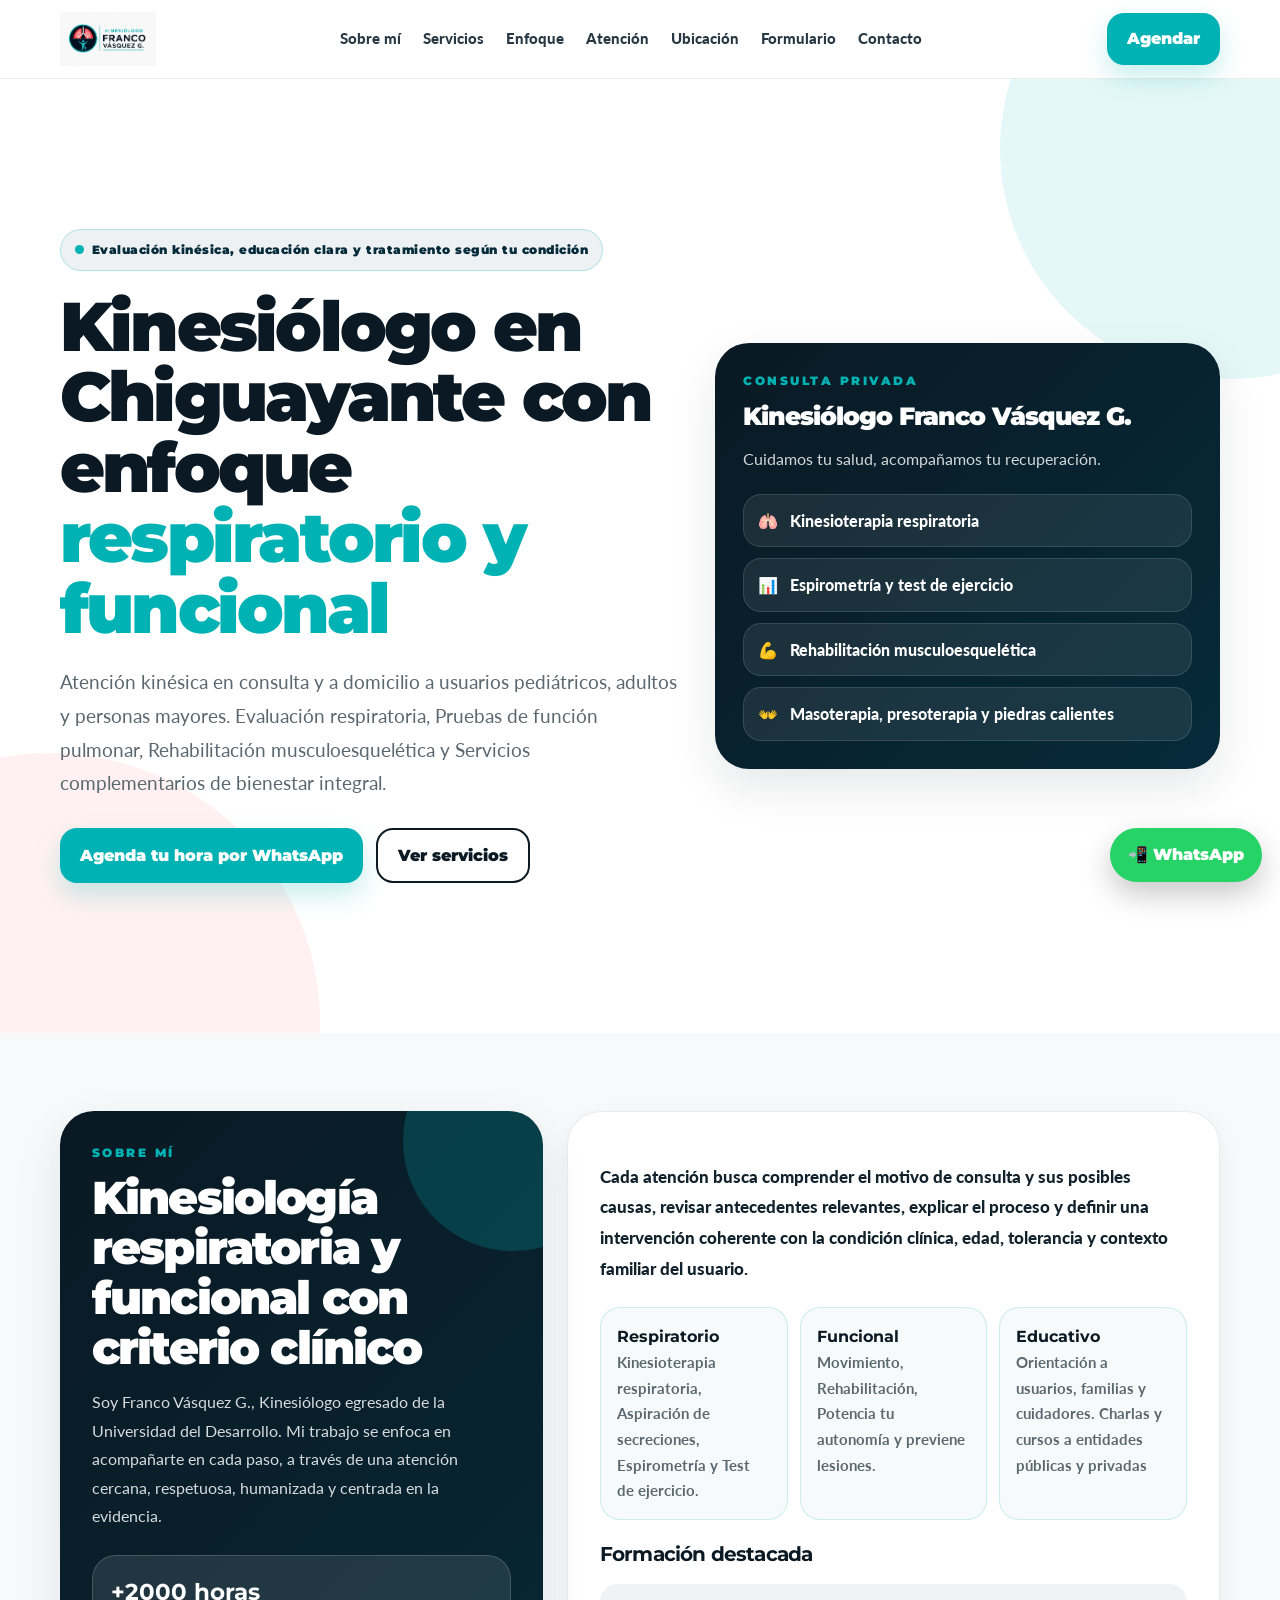
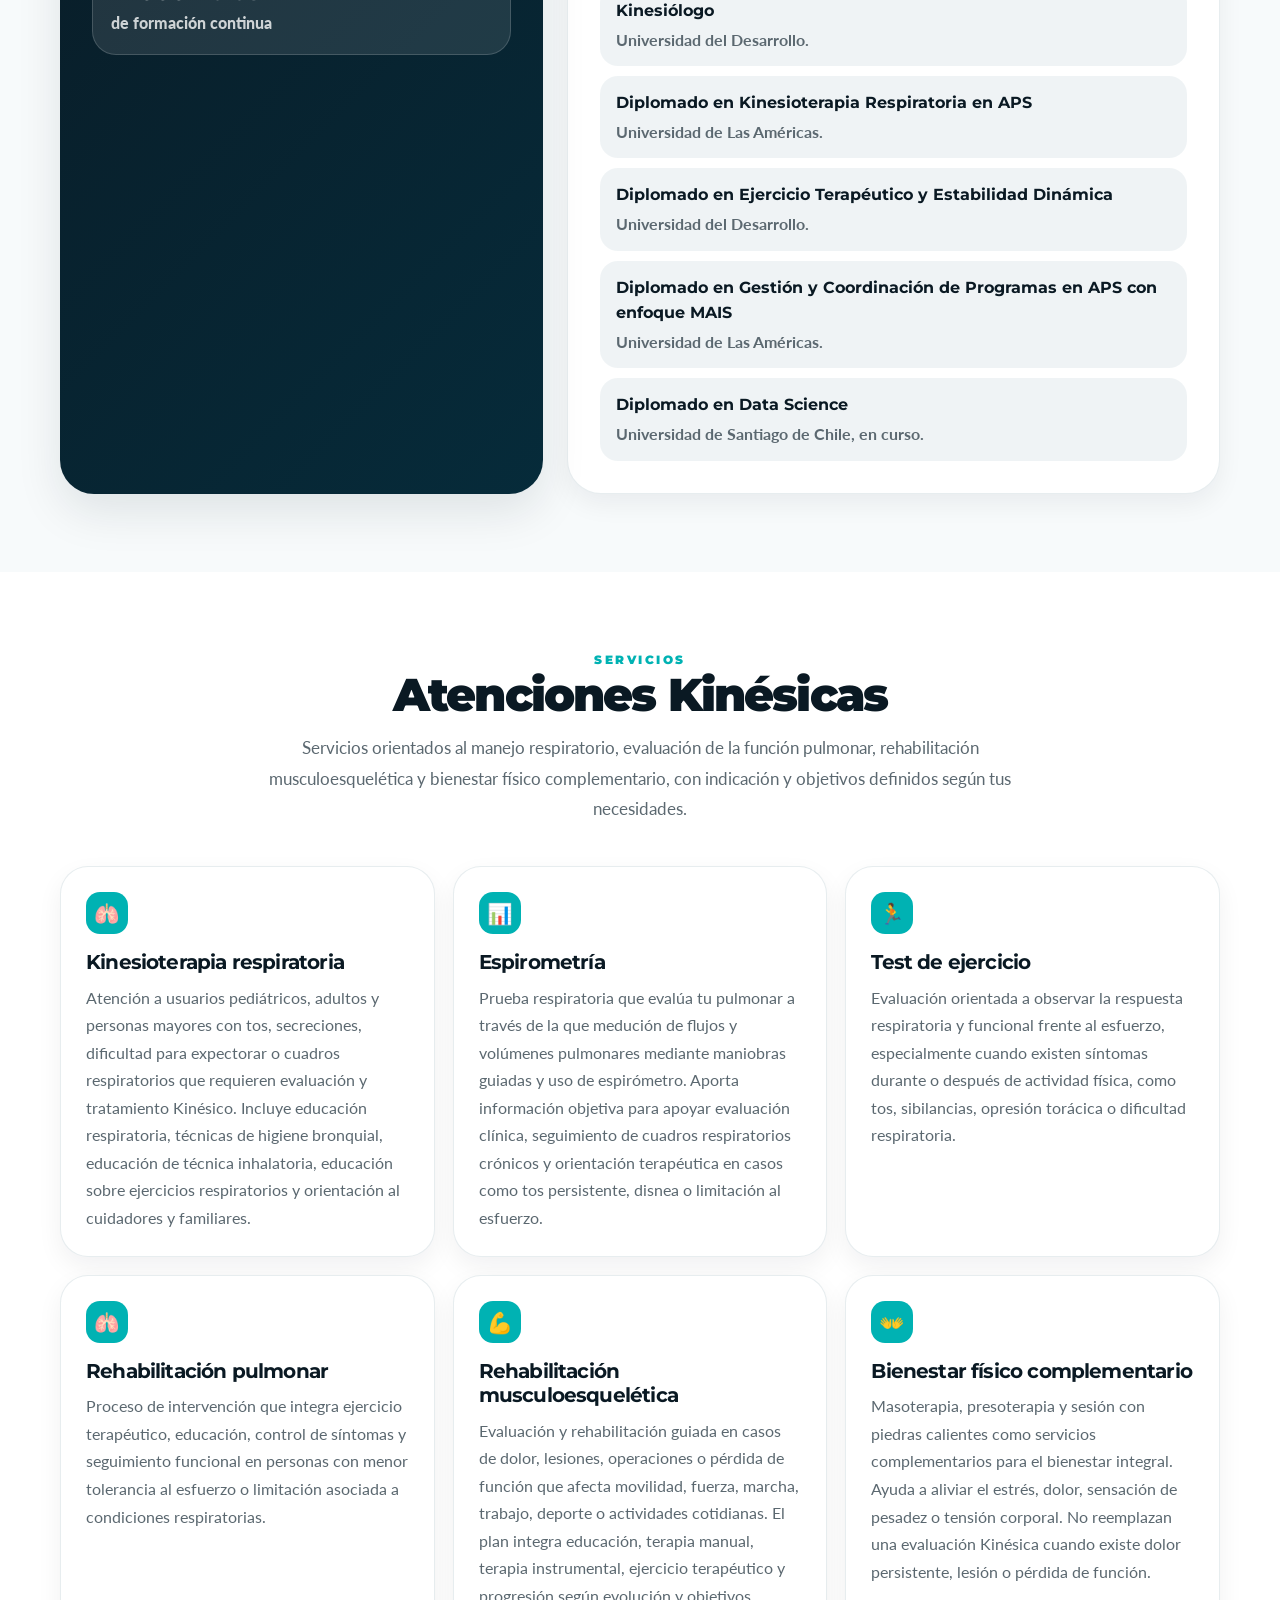
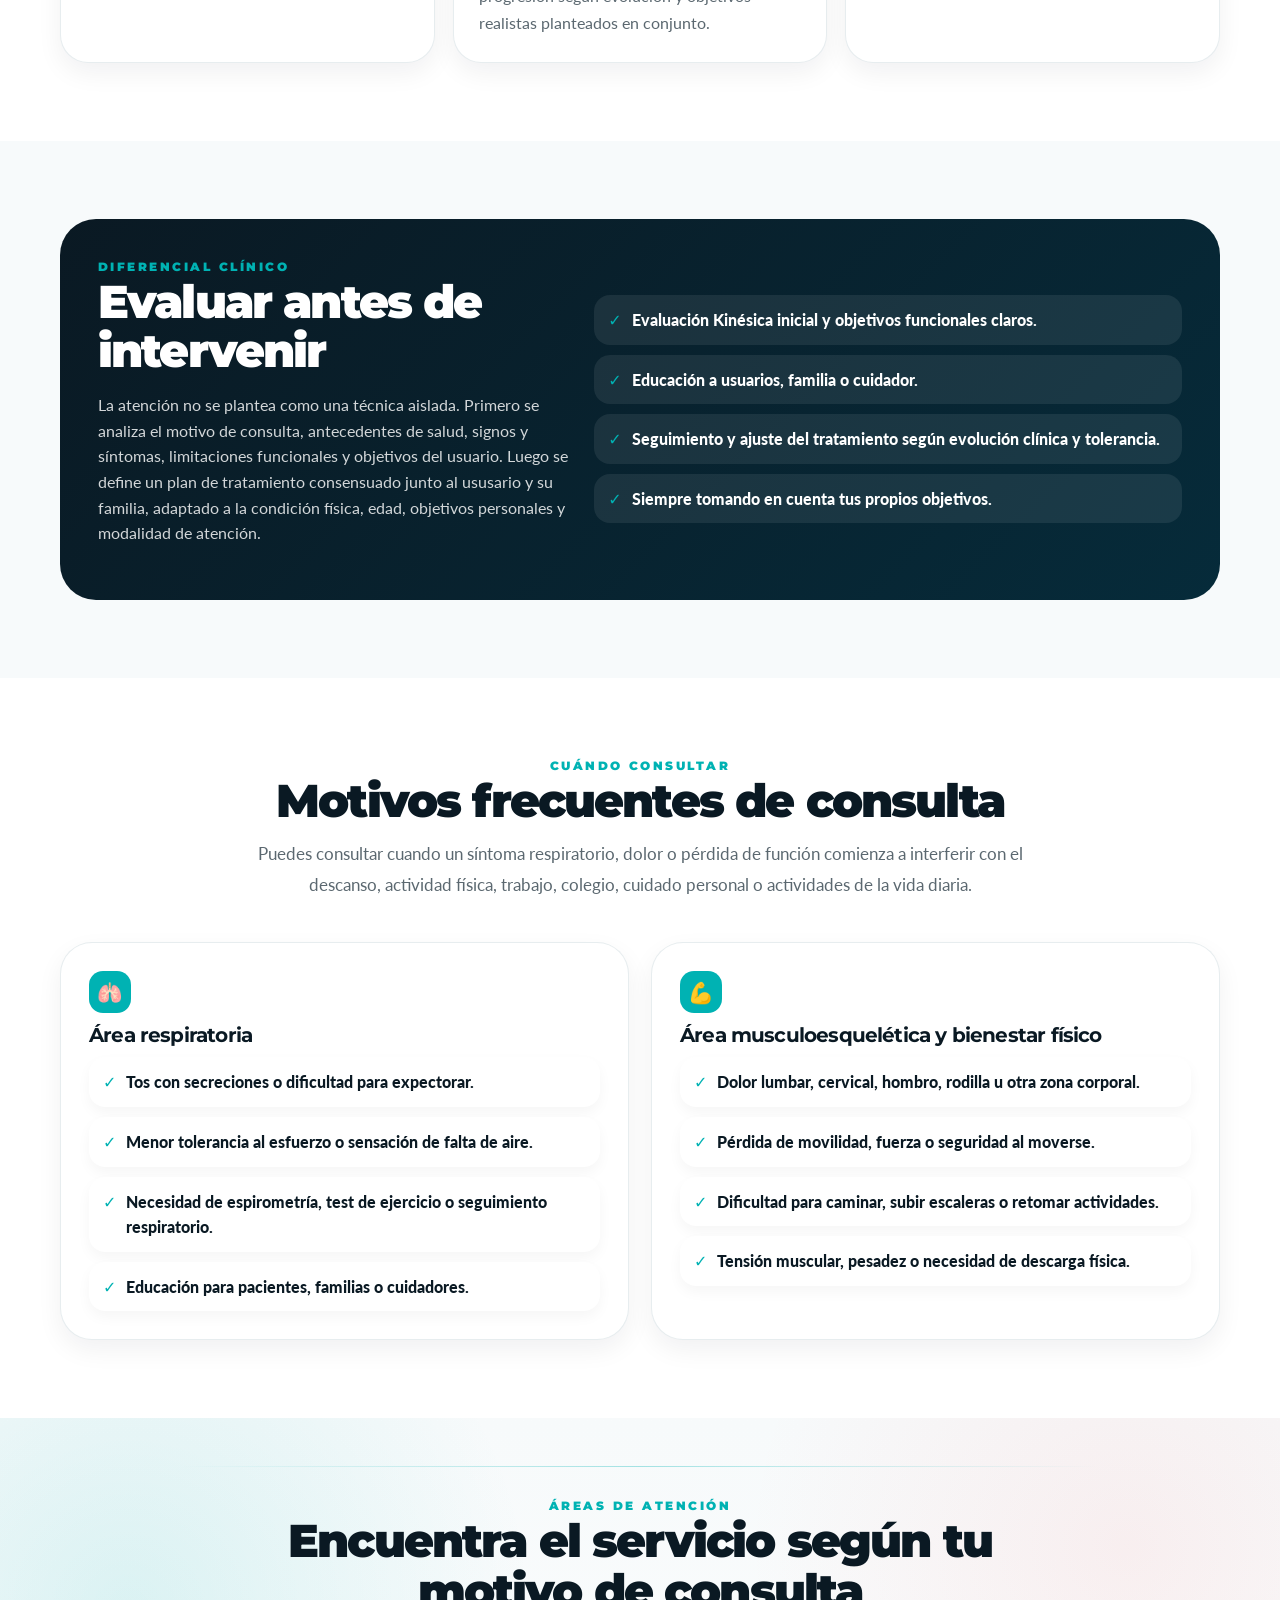
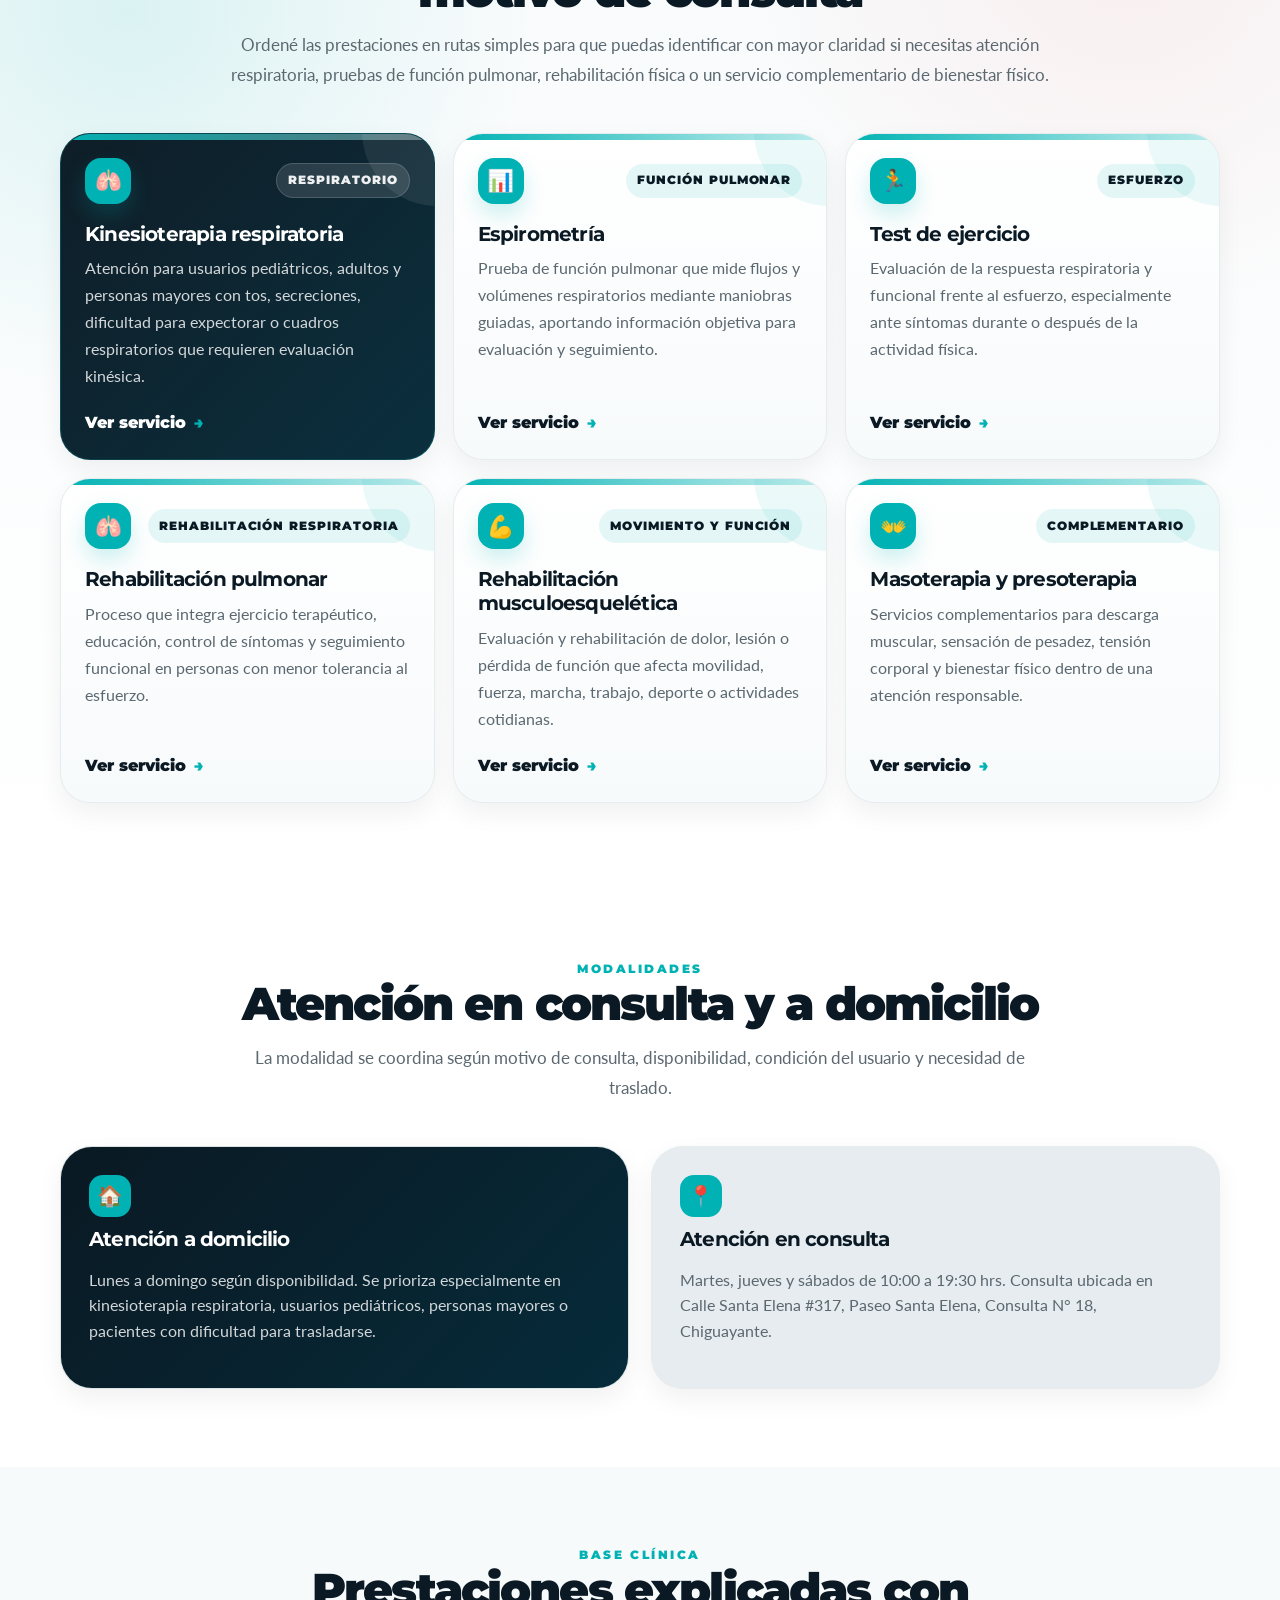
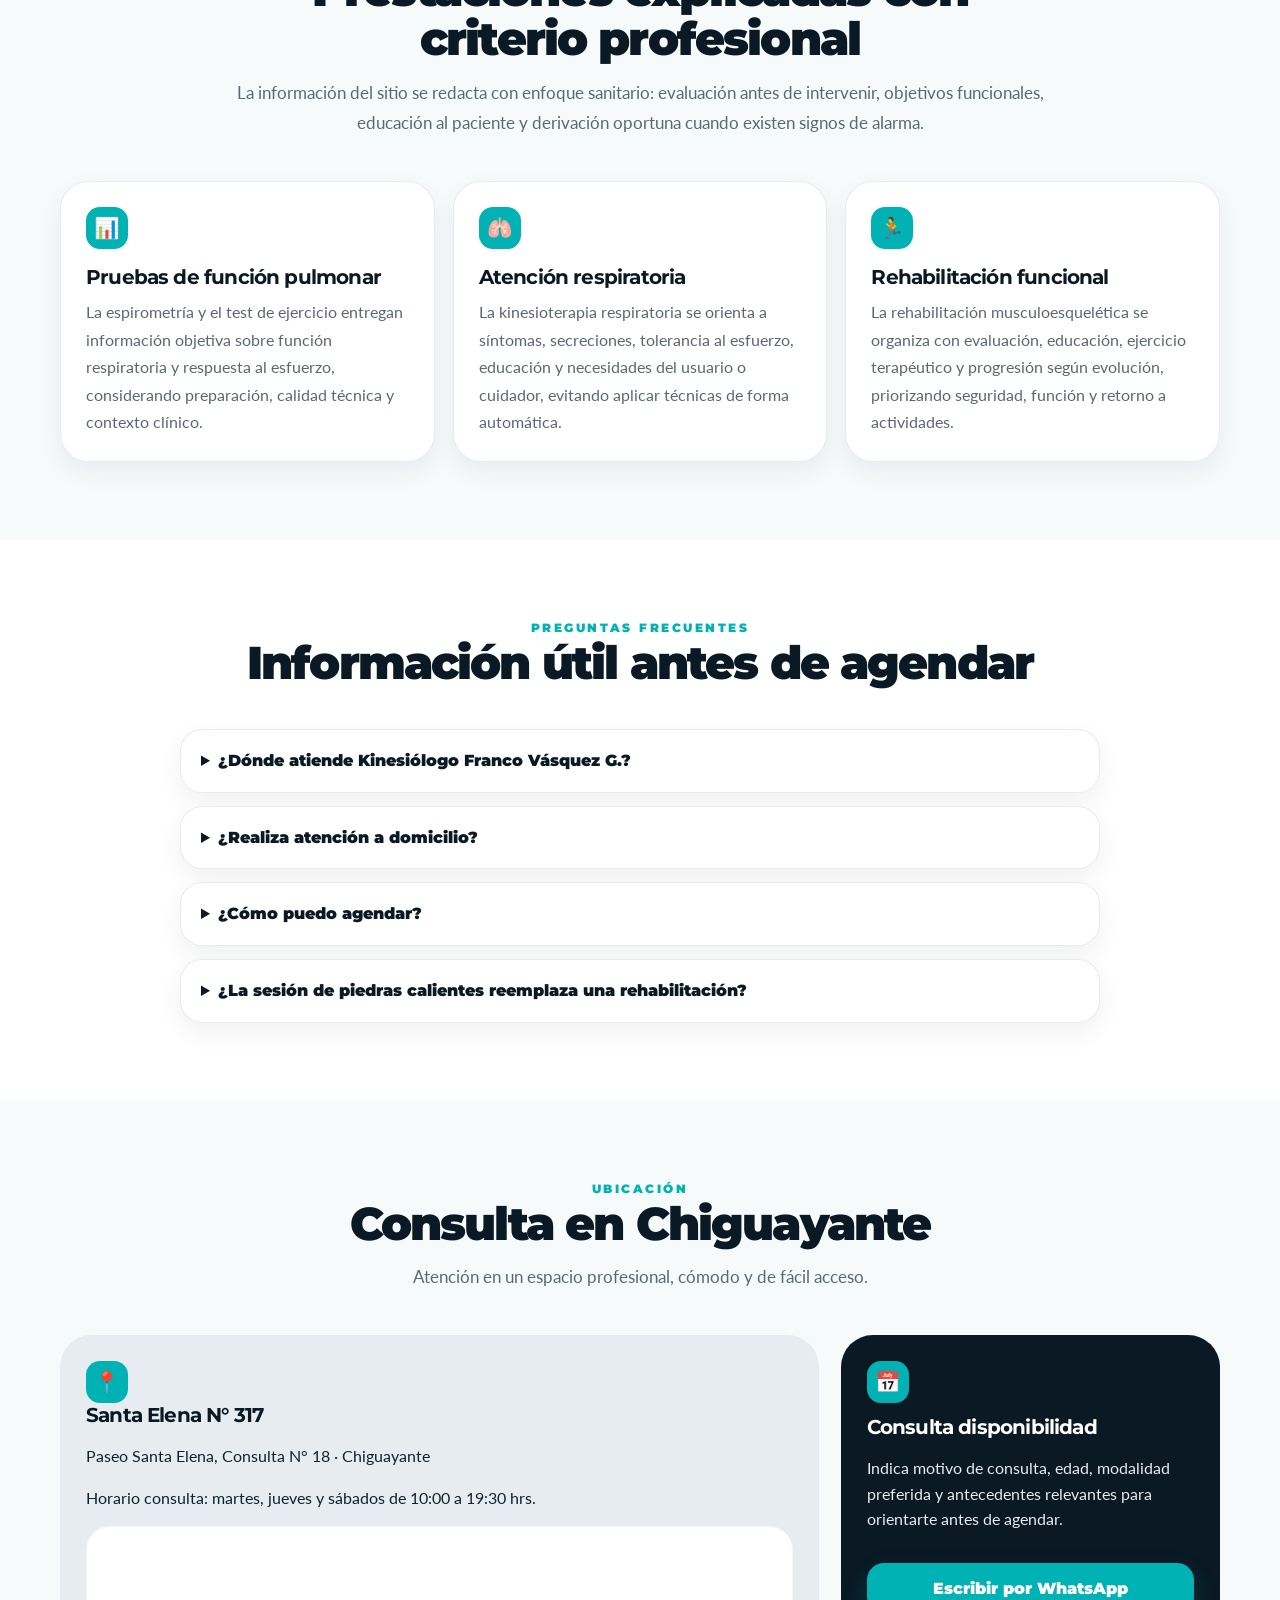
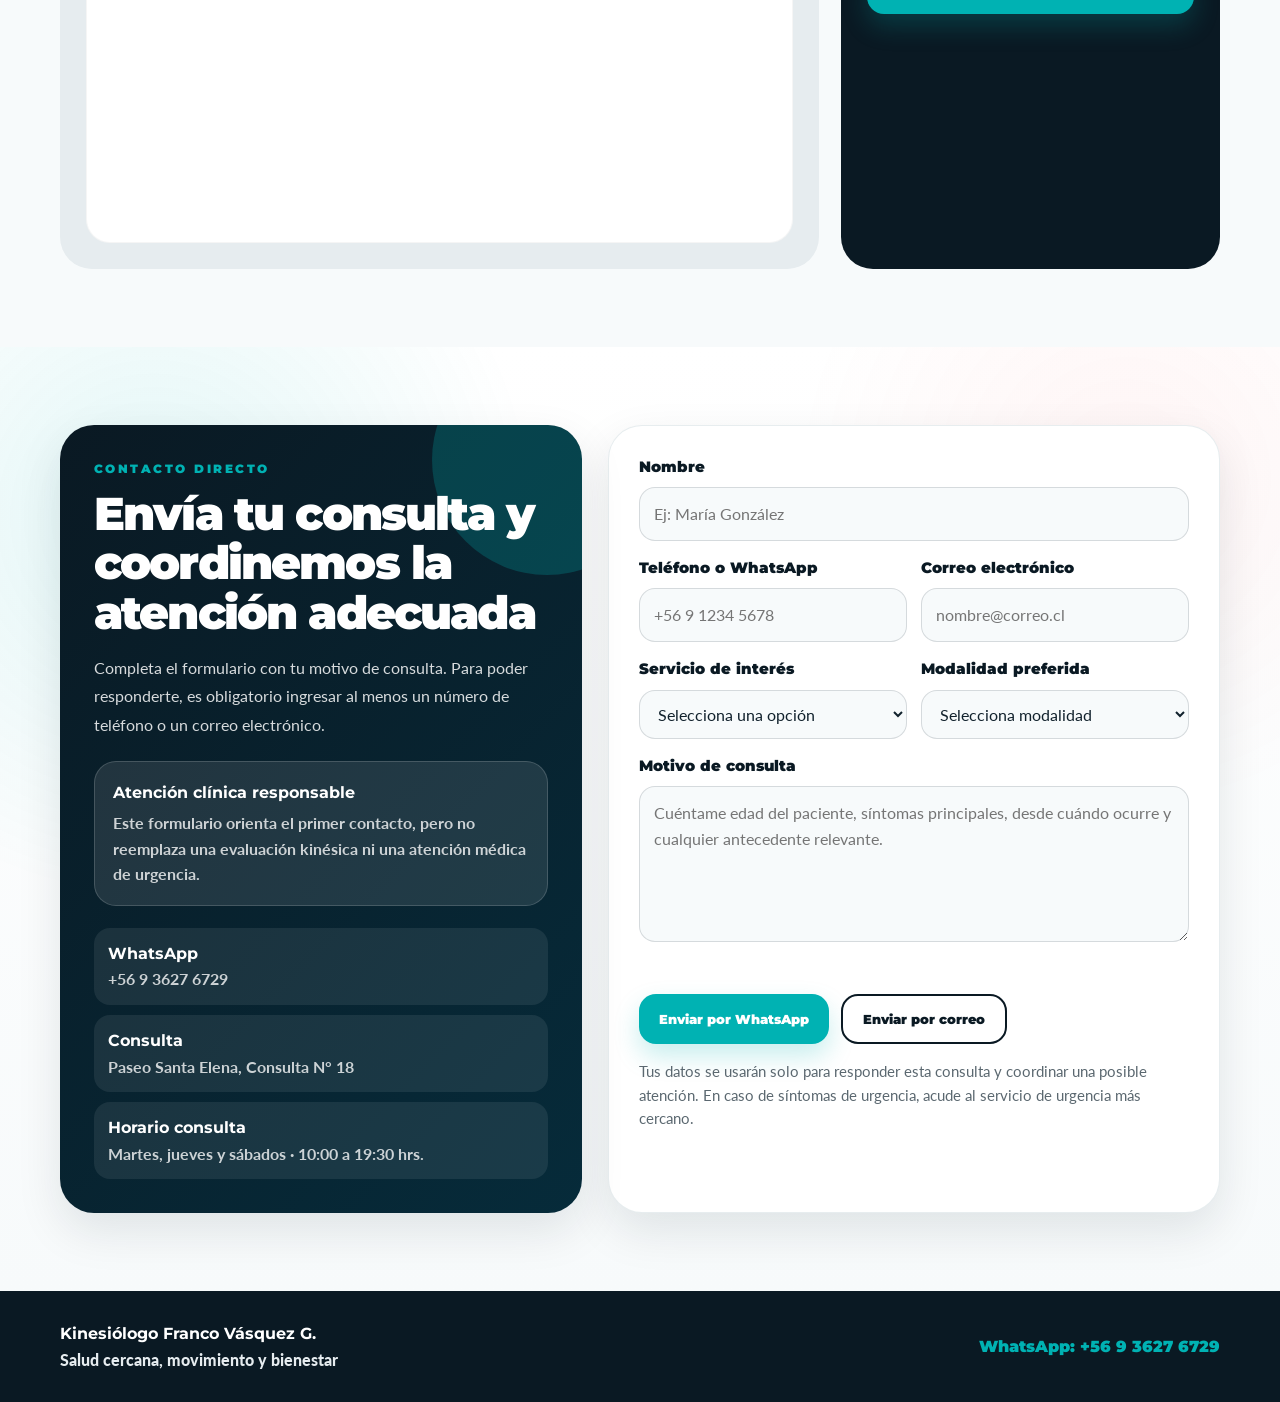
==== commit 68ae7fac: "Update index.html" ====
--- a/index.html
+++ b/index.html
@@ -48,7 +48,7 @@
 <div>
 <div class="eyebrow"><span class="dot"></span> Evaluación kinésica, educación clara y tratamiento según tu condición</div>
 <h1>Kinesiólogo en Chiguayante con enfoque <span class="accent">respiratorio y funcional</span></h1>
-<p class="lead">Atención kinésica en consulta y a domicilio para usuarios pediátricos, adultos y personas mayores. Evaluación respiratoria, Pruebas de función pulmonar, Rehabilitación musculoesquelética y Servicios complementarios de bienestar integral.</p>
+<p class="lead">Atención kinésica en consulta y a domicilio a usuarios pediátricos, adultos y personas mayores. Evaluación respiratoria, Pruebas de función pulmonar, Rehabilitación musculoesquelética y Servicios complementarios de bienestar integral.</p>
 <div class="actions">
 <a class="btn" href="https://wa.me/56936276729?text=Hola%2C%20quiero%20consultar%20disponibilidad%20para%20una%20atenci%C3%B3n%20kin%C3%A9sica." rel="noopener" target="_blank">Agenda tu hora por WhatsApp</a>
 <a class="btn light" href="#servicios">Ver servicios</a>
@@ -81,9 +81,9 @@
 <div class="about-detail">
 <p class="lead-strong">Cada atención busca comprender el motivo de consulta y sus posibles causas, revisar antecedentes relevantes, explicar el proceso y definir una intervención coherente con la condición clínica, edad, tolerancia y contexto familiar del usuario.</p>
 <div class="about-metrics">
-<div class="metric"><strong>Respiratorio</strong><span>Kinesioterapia respiratoria, espirometría y test de ejercicio.</span></div>
-<div class="metric"><strong>Funcional</strong><span>Movimiento, fuerza, marcha y autonomía.</span></div>
-<div class="metric"><strong>Educativo</strong><span>Orientación a usuarios, familias y cuidadores.</span></div>
+<div class="metric"><strong>Respiratorio</strong><span>Kinesioterapia respiratoria, Aspiración de secreciones, Espirometría y Test de ejercicio.</span></div>
+<div class="metric"><strong>Funcional</strong><span>Movimiento, Rehabilitación, Potencia tu autonomía y previene lesiones.</span></div>
+<div class="metric"><strong>Educativo</strong><span>Orientación a usuarios, familias y cuidadores. Charlas y cursos a entidades públicas y privadas</span></div>
 </div>
 <h3>Formación destacada</h3>
 <div class="credentials">
@@ -103,12 +103,12 @@
 <h2>Atenciones Kinésicas</h2>
 <p>Servicios orientados al manejo respiratorio, evaluación de la función pulmonar, rehabilitación musculoesquelética y bienestar físico complementario, con indicación y objetivos definidos según tus necesidades.</p>
 </div>
-<div class="cards"><article class="card"><span class="icon">🫁</span><h3>Kinesioterapia respiratoria</h3><p>Atención a usuarios pediátricos, adultos y personas mayores con tos, secreciones, dificultad para expectorar o cuadros respiratorios que requieren evaluación kinésica. Puede incluir educación respiratoria, técnicas de higiene bronquial y orientación al cuidador según condición clínica.</p></article>
-<article class="card"><span class="icon">📊</span><h3>Espirometría</h3><p>Prueba de función pulmonar que mide flujos y volúmenes respiratorios mediante maniobras guiadas. Aporta información objetiva para apoyar evaluación clínica, seguimiento respiratorio e interpretación de síntomas como tos persistente, disnea o limitación al esfuerzo.</p></article>
+<div class="cards"><article class="card"><span class="icon">🫁</span><h3>Kinesioterapia respiratoria</h3><p>Atención a usuarios pediátricos, adultos y personas mayores con tos, secreciones, dificultad para expectorar o cuadros respiratorios que requieren evaluación y tratamiento Kinésico. Incluye educación respiratoria, técnicas de higiene bronquial, educación de técnica inhalatoria, educación sobre ejercicios respiratorios y orientación al cuidadores y familiares.</p></article>
+<article class="card"><span class="icon">📊</span><h3>Espirometría</h3><p>Prueba respiratoria que evalúa tu pulmonar a través de la que medución de flujos y volúmenes pulmonares mediante maniobras guiadas y uso de espirómetro. Aporta información objetiva para apoyar evaluación clínica, seguimiento de cuadros respiratorios crónicos y orientación terapéutica en casos como tos persistente, disnea o limitación al esfuerzo.</p></article>
 <article class="card"><span class="icon">🏃</span><h3>Test de ejercicio</h3><p>Evaluación orientada a observar la respuesta respiratoria y funcional frente al esfuerzo, especialmente cuando existen síntomas durante o después de actividad física, como tos, sibilancias, opresión torácica o dificultad respiratoria.</p></article>
 <article class="card"><span class="icon">🫁</span><h3>Rehabilitación pulmonar</h3><p>Proceso de intervención que integra ejercicio terapéutico, educación, control de síntomas y seguimiento funcional en personas con menor tolerancia al esfuerzo o limitación asociada a condiciones respiratorias.</p></article>
-<article class="card"><span class="icon">💪</span><h3>Rehabilitación musculoesquelética</h3><p>Evaluación y rehabilitación de dolor, lesión o pérdida de función que afecta movilidad, fuerza, marcha, trabajo, deporte o actividades cotidianas. El plan integra educación, ejercicio terapéutico y progresión según evolución.</p></article>
-<article class="card"><span class="icon">👐</span><h3>Bienestar físico complementario</h3><p>Masoterapia, presoterapia y masoterapia con piedras calientes como servicios complementarios para descarga muscular, sensación de pesadez o tensión corporal. No reemplazan una evaluación kinésica cuando existe dolor persistente, lesión o pérdida de función.</p></article></div>
+<article class="card"><span class="icon">💪</span><h3>Rehabilitación musculoesquelética</h3><p>Evaluación y rehabilitación guiada en casos de dolor, lesiones, operaciones o pérdida de función que afecta movilidad, fuerza, marcha, trabajo, deporte o actividades cotidianas. El plan integra educación, terapia manual, terapia instrumental, ejercicio terapéutico y progresión según evolución y objetivos realistas planteados en conjunto.</p></article>
+<article class="card"><span class="icon">👐</span><h3>Bienestar físico complementario</h3><p>Masoterapia, presoterapia y sesión con piedras calientes como servicios complementarios para el bienestar integral. Ayuda a aliviar el estrés, dolor, sensación de pesadez o tensión corporal. No reemplazan una evaluación Kinésica cuando existe dolor persistente, lesión o pérdida de función.</p></article></div>
 </div>
 </section>
 <section id="diferencial">
@@ -116,13 +116,13 @@
 <div>
 <div class="kicker">Diferencial clínico</div>
 <h2>Evaluar antes de intervenir</h2>
-<p>La atención no se plantea como una técnica aislada. Primero se analiza el motivo de consulta, antecedentes, síntomas, limitaciones funcionales y objetivos del usuario. Luego se define un plan proporcional a la condición, edad y modalidad de atención.</p>
+<p>La atención no se plantea como una técnica aislada. Primero se analiza el motivo de consulta, antecedentes de salud, signos y síntomas, limitaciones funcionales y objetivos del usuario. Luego se define un plan de tratamiento consensuado junto al ususario y su familia, adaptado a la condición física, edad, objetivos personales y modalidad de atención.</p>
 </div>
 <div class="check-list">
-<div class="check">Evaluación kinésica inicial y objetivos funcionales claros.</div>
-<div class="check">Educación para paciente, familia o cuidador.</div>
-<div class="check">Seguimiento y ajuste según evolución y tolerancia.</div>
-<div class="check">Sin promesas rápidas ni resultados garantizados.</div>
+<div class="check">Evaluación Kinésica inicial y objetivos funcionales claros.</div>
+<div class="check">Educación a usuarios, familia o cuidador.</div>
+<div class="check">Seguimiento y ajuste del tratamiento según evolución clínica y tolerancia.</div>
+<div class="check">Siempre tomando en cuenta tus propios objetivos.</div>
 </div>
 </div>
 </section>
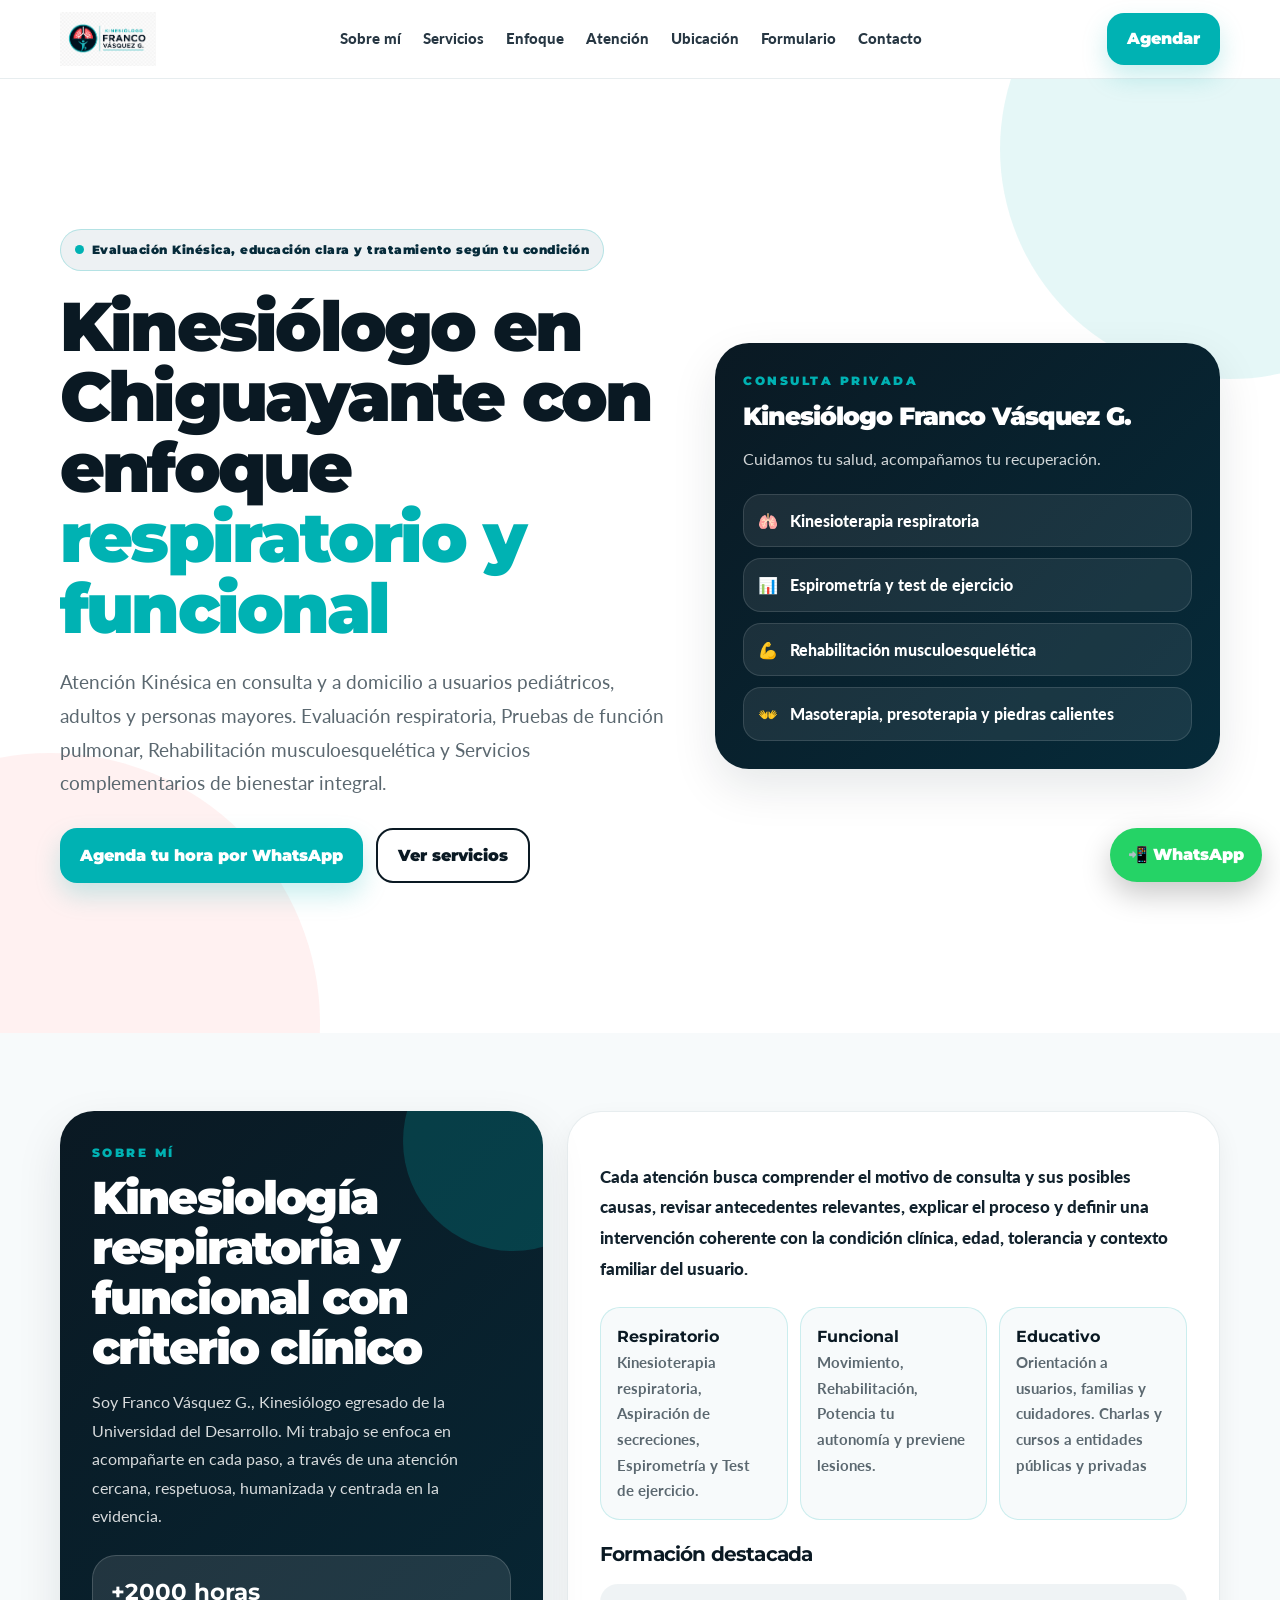
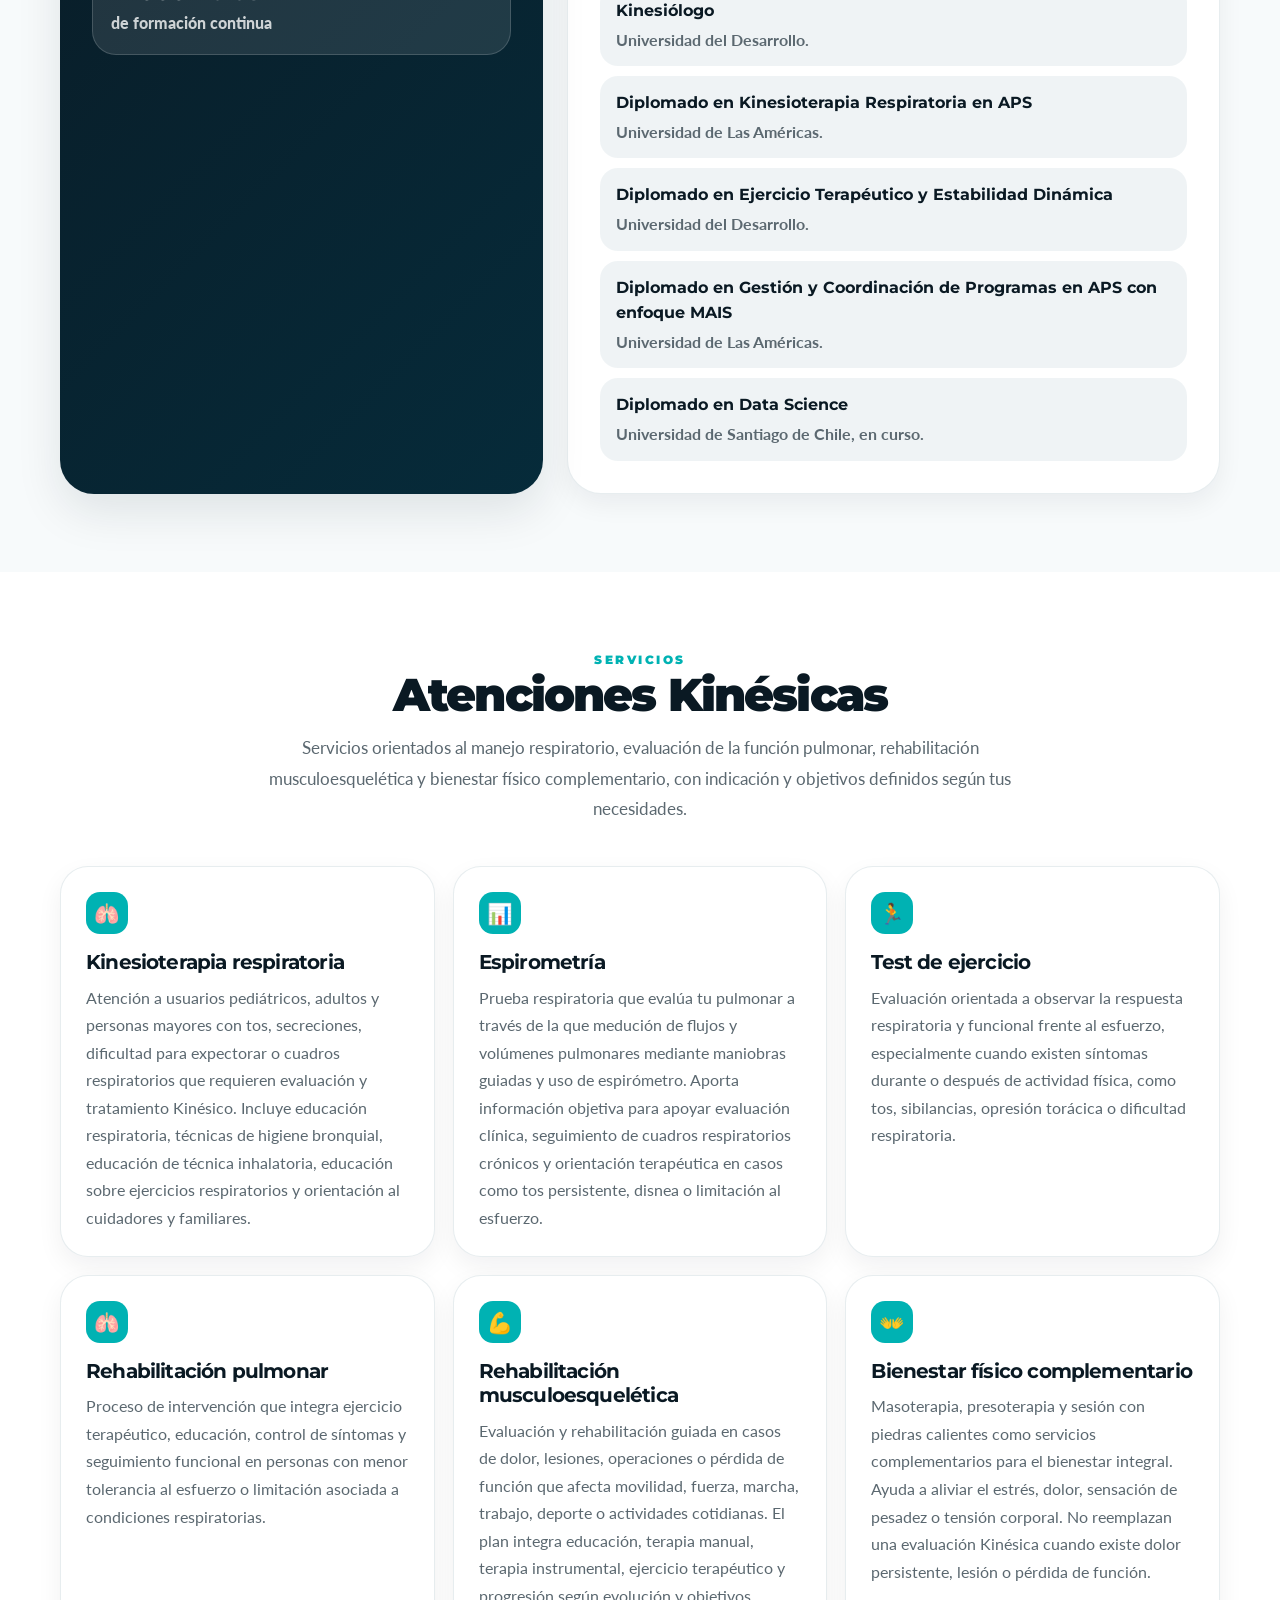
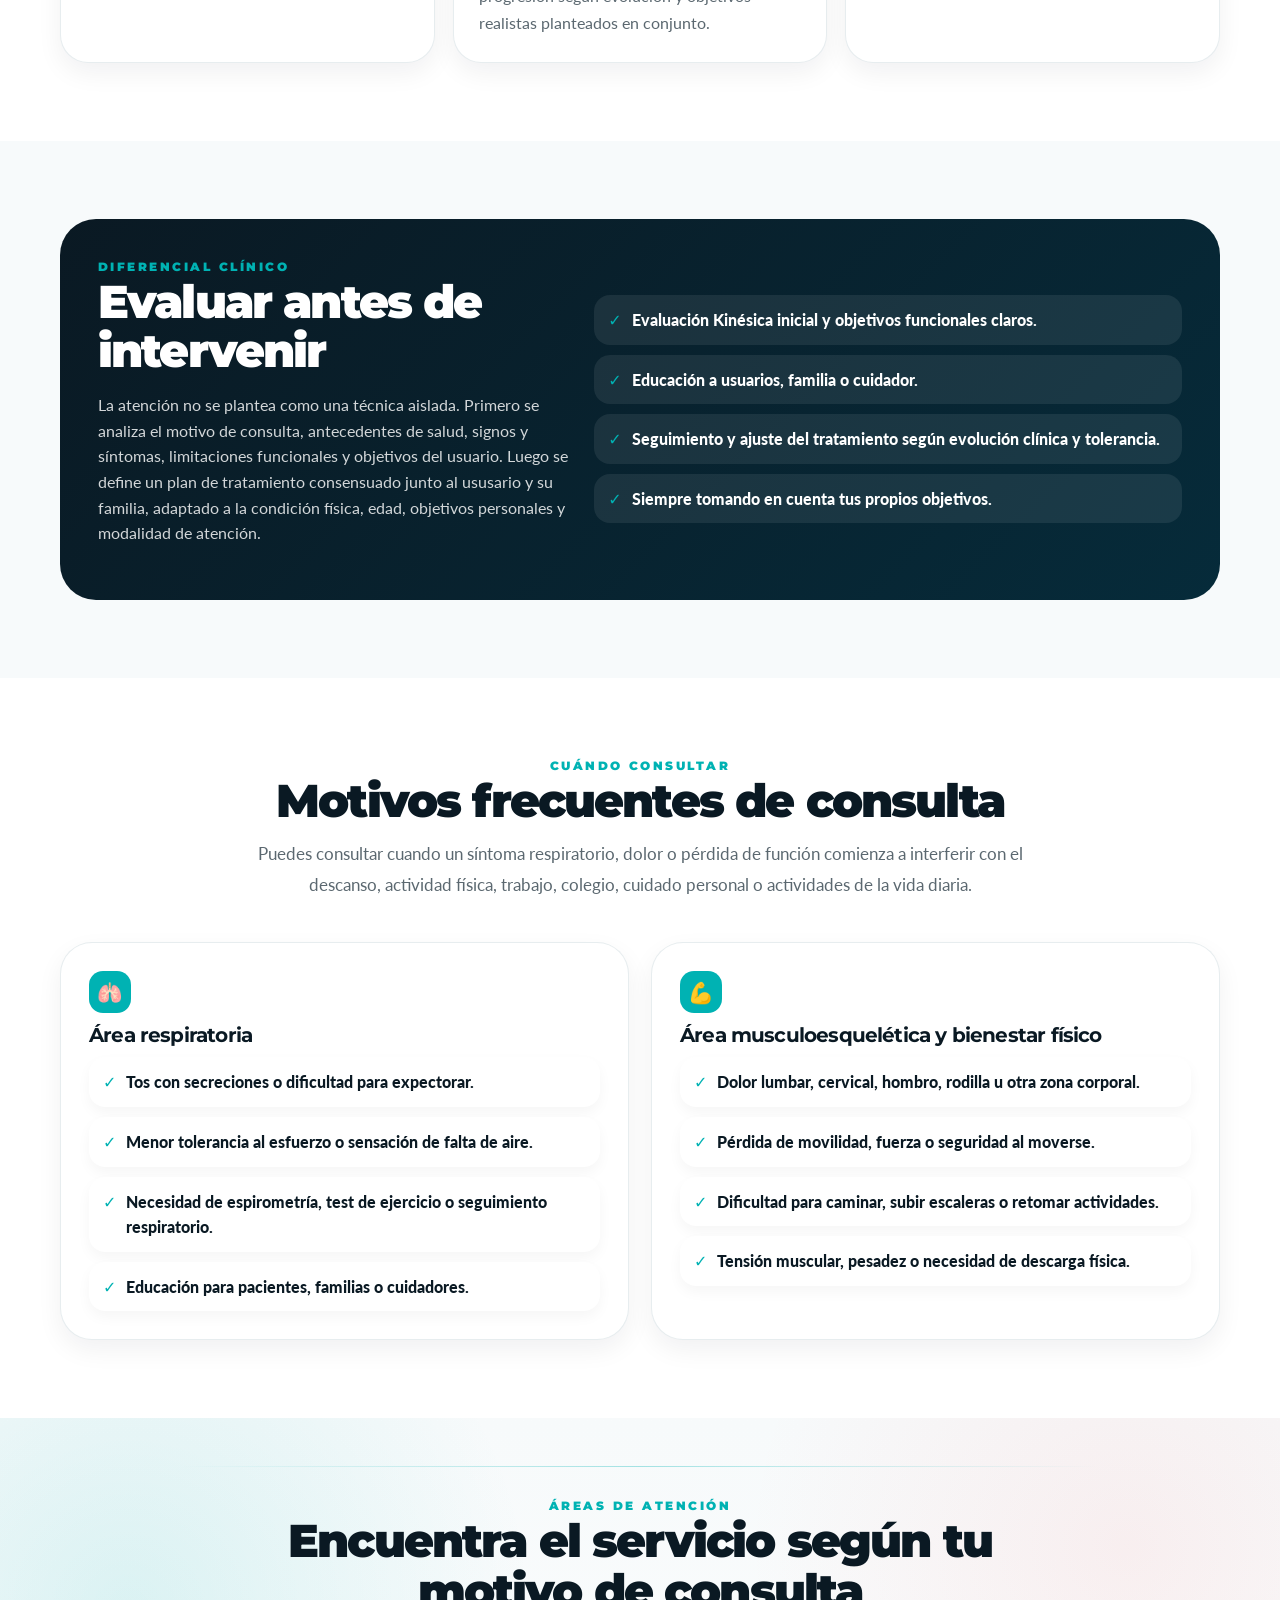
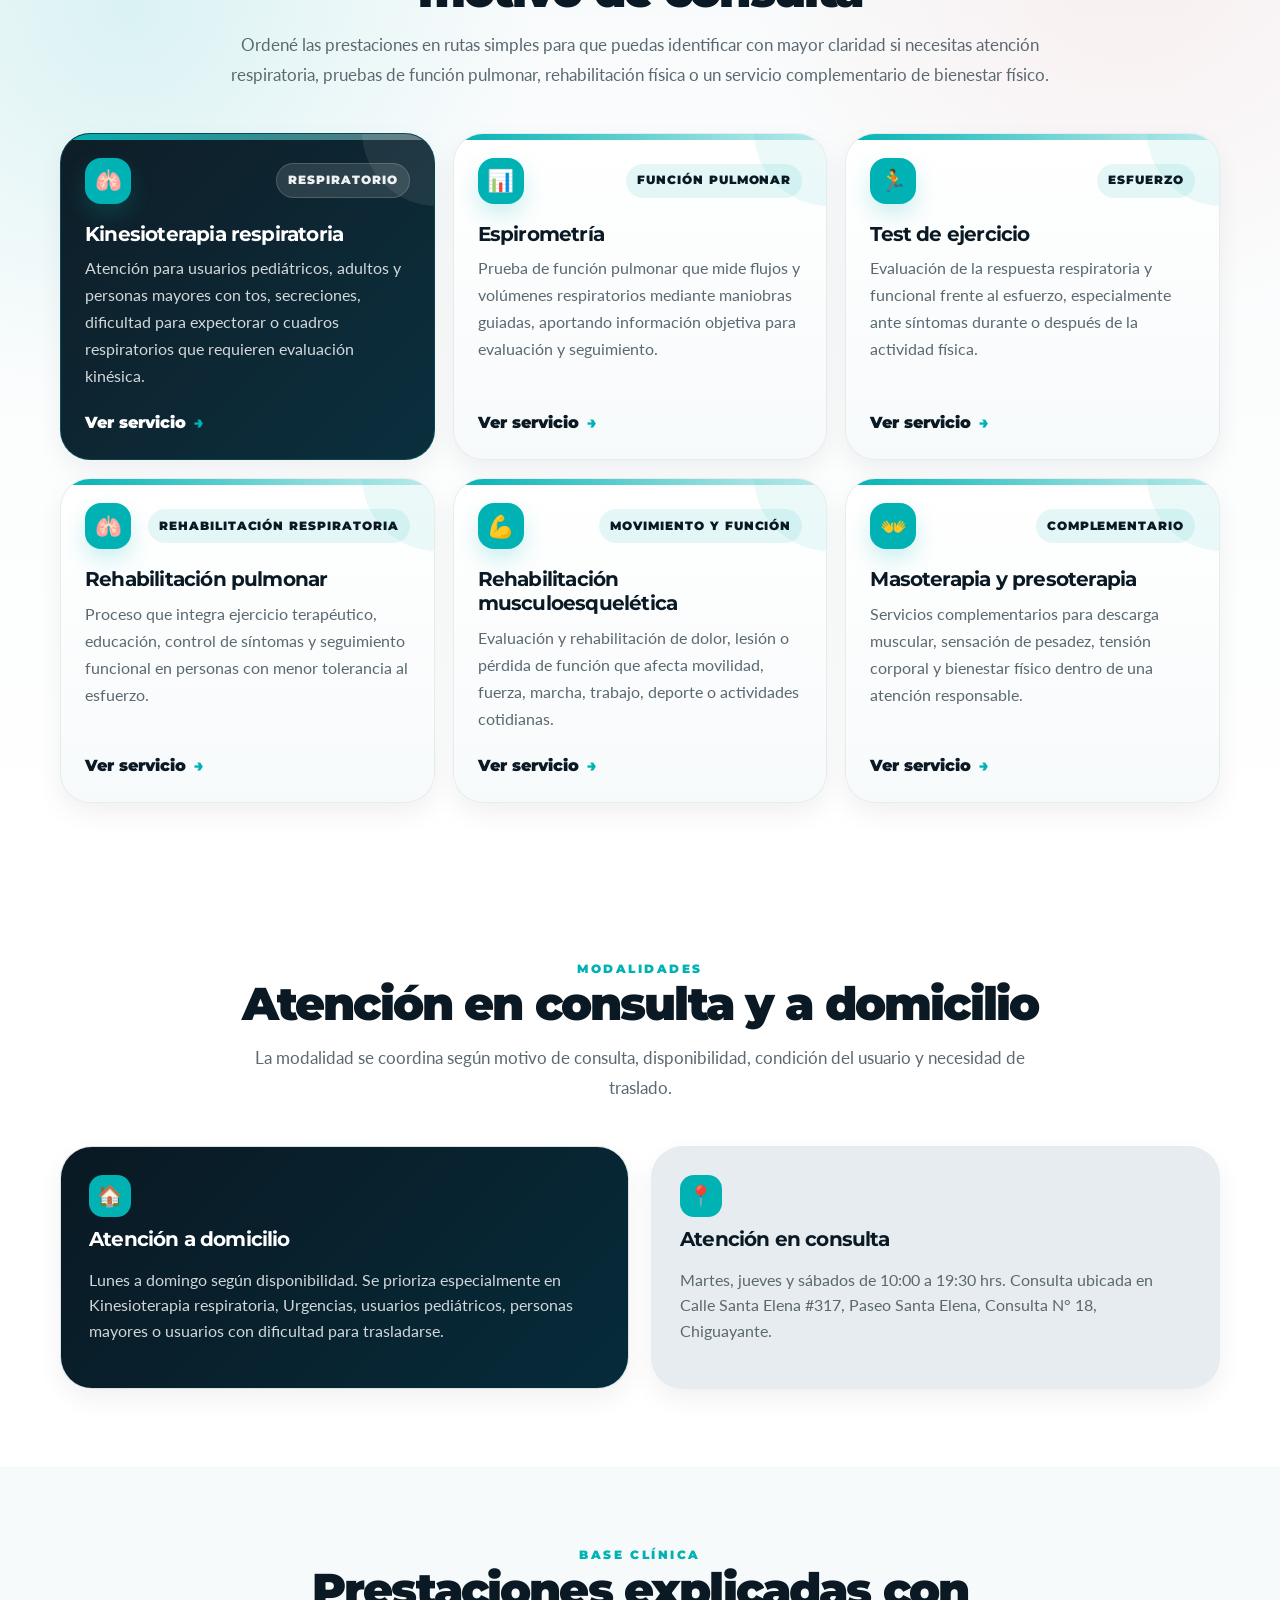
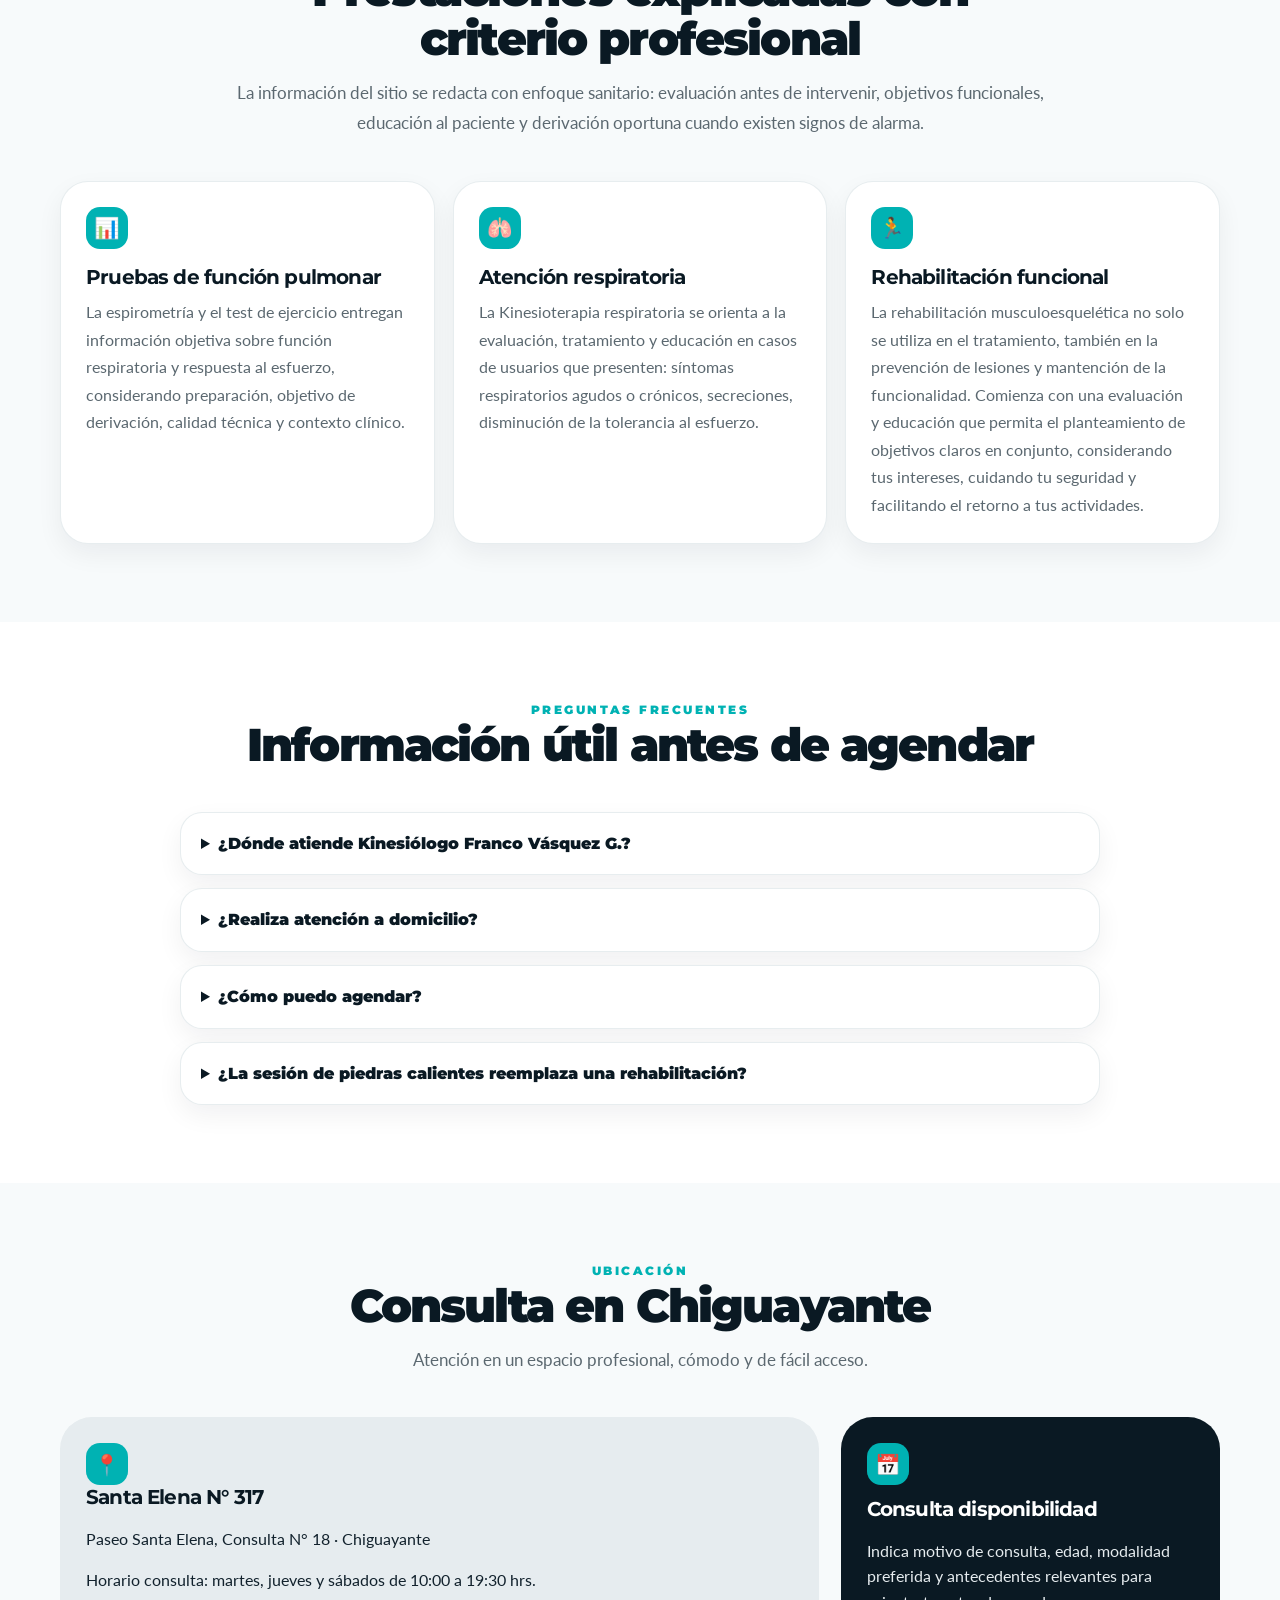
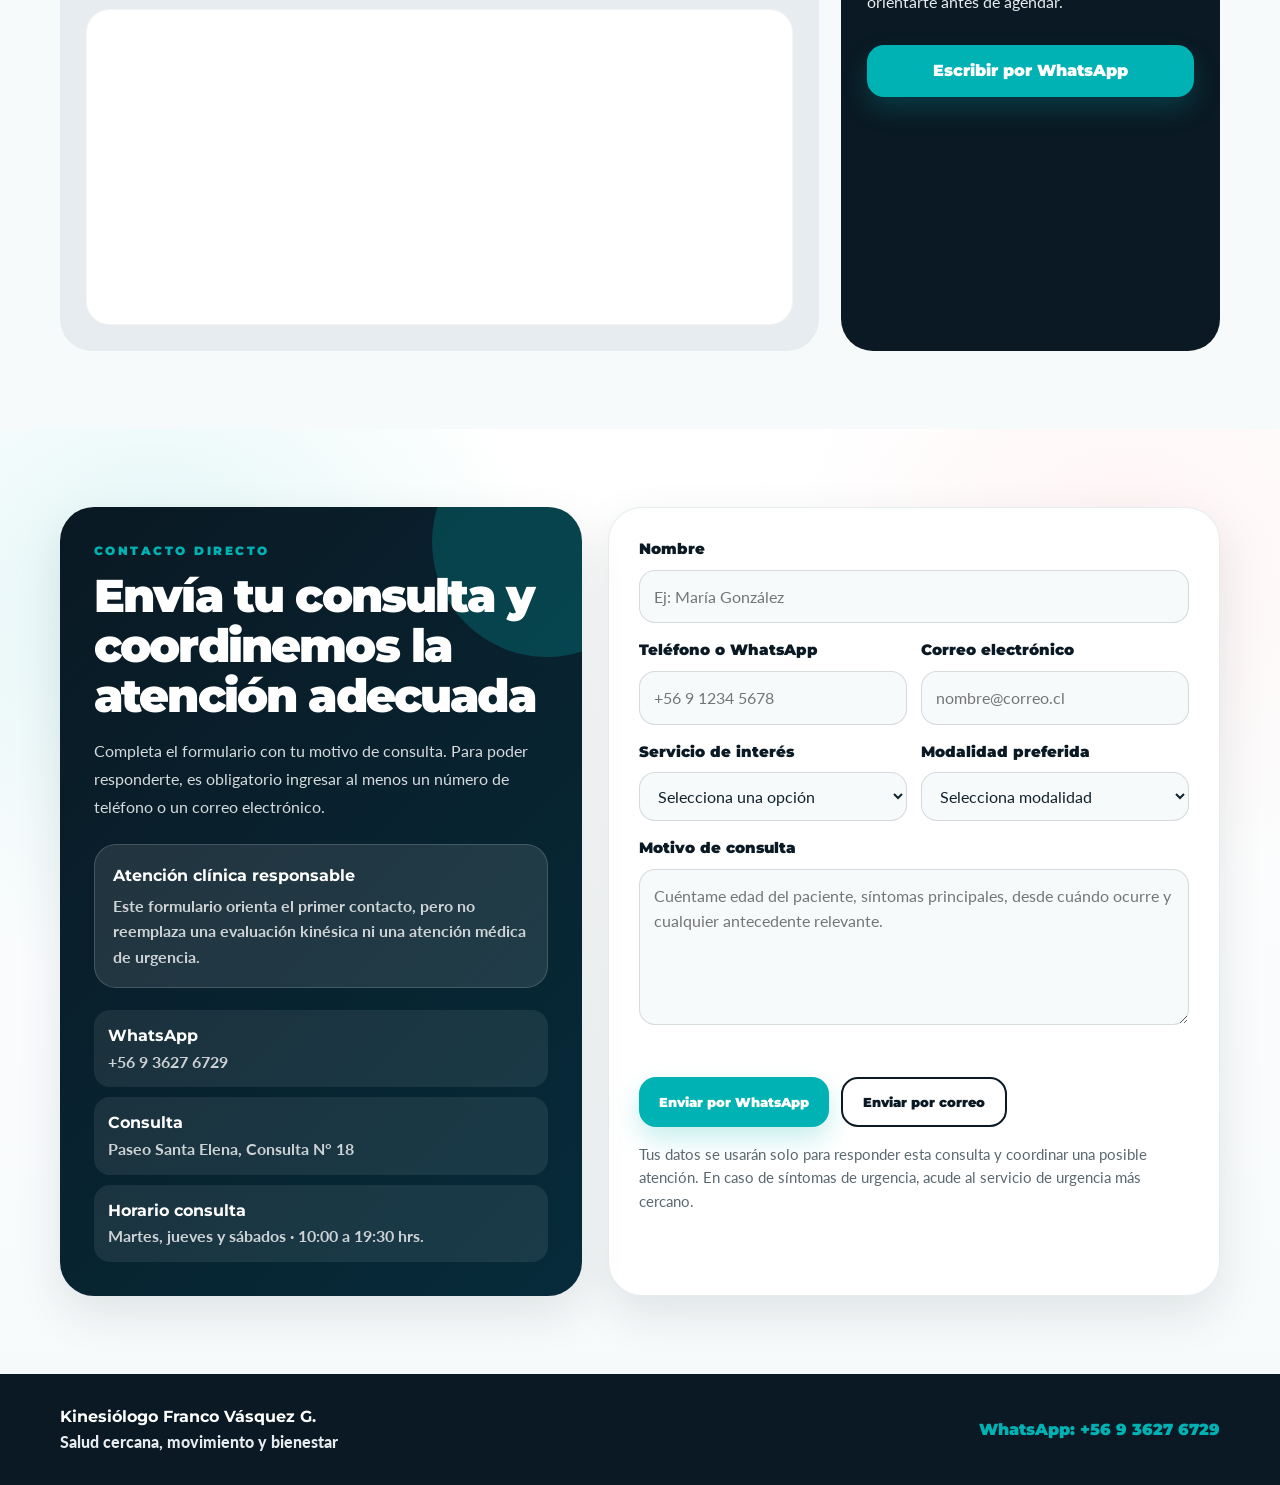
==== commit eafc1e6d: "Update index.html" ====
--- a/index.html
+++ b/index.html
@@ -46,9 +46,9 @@
 <section class="hero">
 <div class="container hero-grid">
 <div>
-<div class="eyebrow"><span class="dot"></span> Evaluación kinésica, educación clara y tratamiento según tu condición</div>
+<div class="eyebrow"><span class="dot"></span> Evaluación Kinésica, educación clara y tratamiento según tu condición</div>
 <h1>Kinesiólogo en Chiguayante con enfoque <span class="accent">respiratorio y funcional</span></h1>
-<p class="lead">Atención kinésica en consulta y a domicilio a usuarios pediátricos, adultos y personas mayores. Evaluación respiratoria, Pruebas de función pulmonar, Rehabilitación musculoesquelética y Servicios complementarios de bienestar integral.</p>
+<p class="lead">Atención Kinésica en consulta y a domicilio a usuarios pediátricos, adultos y personas mayores. Evaluación respiratoria, Pruebas de función pulmonar, Rehabilitación musculoesquelética y Servicios complementarios de bienestar integral.</p>
 <div class="actions">
 <a class="btn" href="https://wa.me/56936276729?text=Hola%2C%20quiero%20consultar%20disponibilidad%20para%20una%20atenci%C3%B3n%20kin%C3%A9sica." rel="noopener" target="_blank">Agenda tu hora por WhatsApp</a>
 <a class="btn light" href="#servicios">Ver servicios</a>
@@ -233,7 +233,7 @@
 <article class="panel dark">
 <span class="icon">🏠</span>
 <h3>Atención a domicilio</h3>
-<p>Lunes a domingo según disponibilidad. Se prioriza especialmente en kinesioterapia respiratoria, usuarios pediátricos, personas mayores o pacientes con dificultad para trasladarse.</p>
+<p>Lunes a domingo según disponibilidad. Se prioriza especialmente en Kinesioterapia respiratoria, Urgencias, usuarios pediátricos, personas mayores o usuarios con dificultad para trasladarse.</p>
 </article>
 <article class="panel gray">
 <span class="icon">📍</span>
@@ -251,9 +251,9 @@
 <p>La información del sitio se redacta con enfoque sanitario: evaluación antes de intervenir, objetivos funcionales, educación al paciente y derivación oportuna cuando existen signos de alarma.</p>
 </div>
 <div class="cards">
-<article class="card"><span class="icon">📊</span><h3>Pruebas de función pulmonar</h3><p>La espirometría y el test de ejercicio entregan información objetiva sobre función respiratoria y respuesta al esfuerzo, considerando preparación, calidad técnica y contexto clínico.</p></article>
-<article class="card"><span class="icon">🫁</span><h3>Atención respiratoria</h3><p>La kinesioterapia respiratoria se orienta a síntomas, secreciones, tolerancia al esfuerzo, educación y necesidades del usuario o cuidador, evitando aplicar técnicas de forma automática.</p></article>
-<article class="card"><span class="icon">🏃</span><h3>Rehabilitación funcional</h3><p>La rehabilitación musculoesquelética se organiza con evaluación, educación, ejercicio terapéutico y progresión según evolución, priorizando seguridad, función y retorno a actividades.</p></article>
+<article class="card"><span class="icon">📊</span><h3>Pruebas de función pulmonar</h3><p>La espirometría y el test de ejercicio entregan información objetiva sobre función respiratoria y respuesta al esfuerzo, considerando preparación, objetivo de derivación, calidad técnica y contexto clínico.</p></article>
+<article class="card"><span class="icon">🫁</span><h3>Atención respiratoria</h3><p>La Kinesioterapia respiratoria se orienta a la evaluación, tratamiento y educación en casos de usuarios que presenten: síntomas respiratorios agudos o crónicos, secreciones, disminución de la tolerancia al esfuerzo.</p></article>
+<article class="card"><span class="icon">🏃</span><h3>Rehabilitación funcional</h3><p>La rehabilitación musculoesquelética no solo se utiliza en el tratamiento, también en la prevención de lesiones y mantención de la funcionalidad. Comienza con una evaluación y educación que permita el planteamiento de objetivos claros en conjunto, considerando tus intereses, cuidando tu seguridad y facilitando el retorno a tus actividades.</p></article>
 </div>
 </div>
 </section>
@@ -267,7 +267,7 @@
 <details><summary>¿Dónde atiende Kinesiólogo Franco Vásquez G.?</summary><p>Atiendo en Calle Santa Elena #317, Paseo Santa Elena, Consulta N° 18, Chiguayante.</p></details>
 <details><summary>¿Realiza atención a domicilio?</summary><p>Sí. La atención a domicilio se coordina de lunes a domingo según disponibilidad, especialmente para usuarios pediátricos, personas mayores o pacientes con dificultad para trasladarse.</p></details>
 <details><summary>¿Cómo puedo agendar?</summary><p>Puedes consultar disponibilidad o agendar por WhatsApp al +56 9 3627 6729.</p></details>
-<details><summary>¿La sesión de piedras calientes reemplaza una rehabilitación?</summary><p>No. Es un servicio complementario de bienestar físico. Si existe dolor persistente, lesión, inflamación, pérdida de movilidad, pérdida de fuerza o dificultad funcional, se recomienda evaluación kinésica.</p></details>
+<details><summary>¿La sesión de piedras calientes reemplaza una rehabilitación?</summary><p>No. Es un servicio complementario de bienestar físico. Si existe dolor persistente, lesión, inflamación, pérdida de movilidad, pérdida de fuerza o dificultad funcional, se recomienda evaluación Kinésica.</p></details>
 </div>
 </div>
 </section>
@@ -420,7 +420,7 @@
       const mensaje = getValue("mensaje");
 
       return [
-        "Hola, soy " + nombre + ". Quiero consultar disponibilidad para atención kinésica.",
+        "Hola, soy " + nombre + ". Quiero consultar disponibilidad para atención Kinésica.",
         "",
         "Servicio de interés: " + servicio,
         "Modalidad preferida: " + modalidad,
